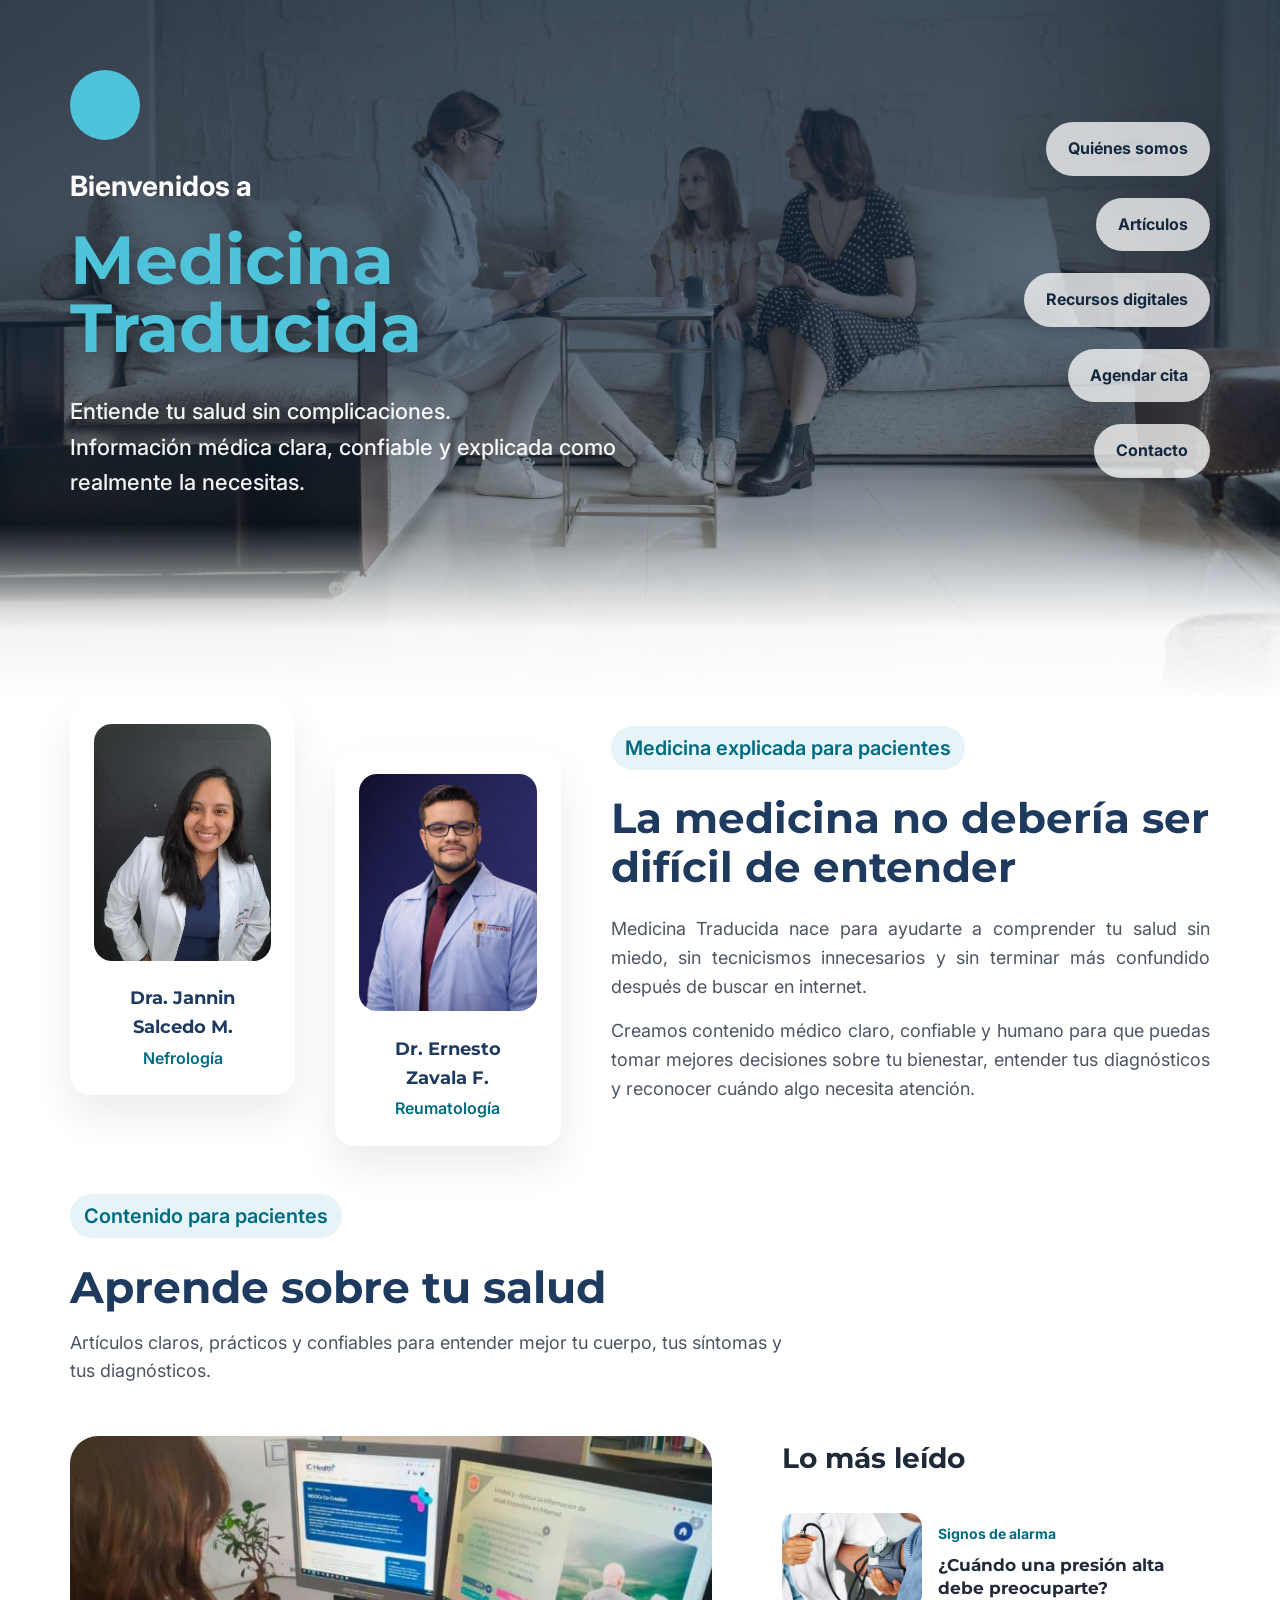
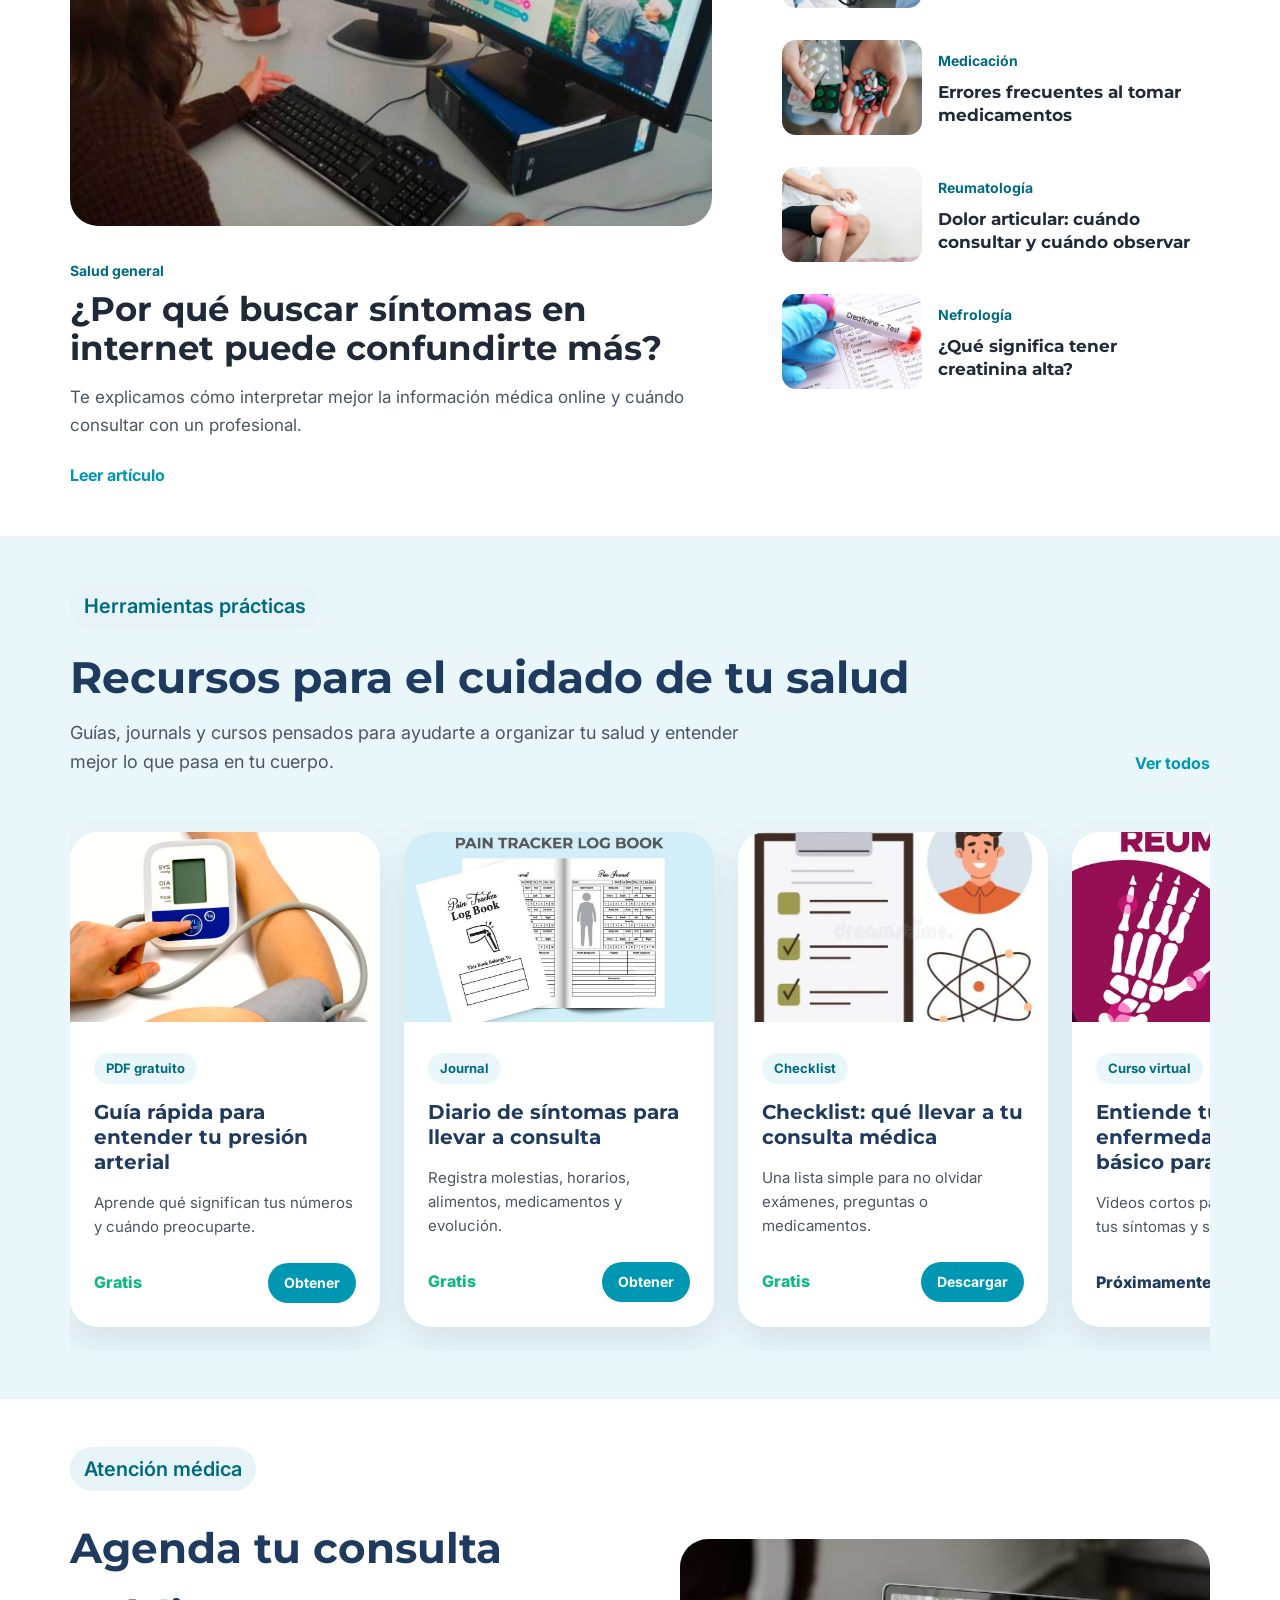
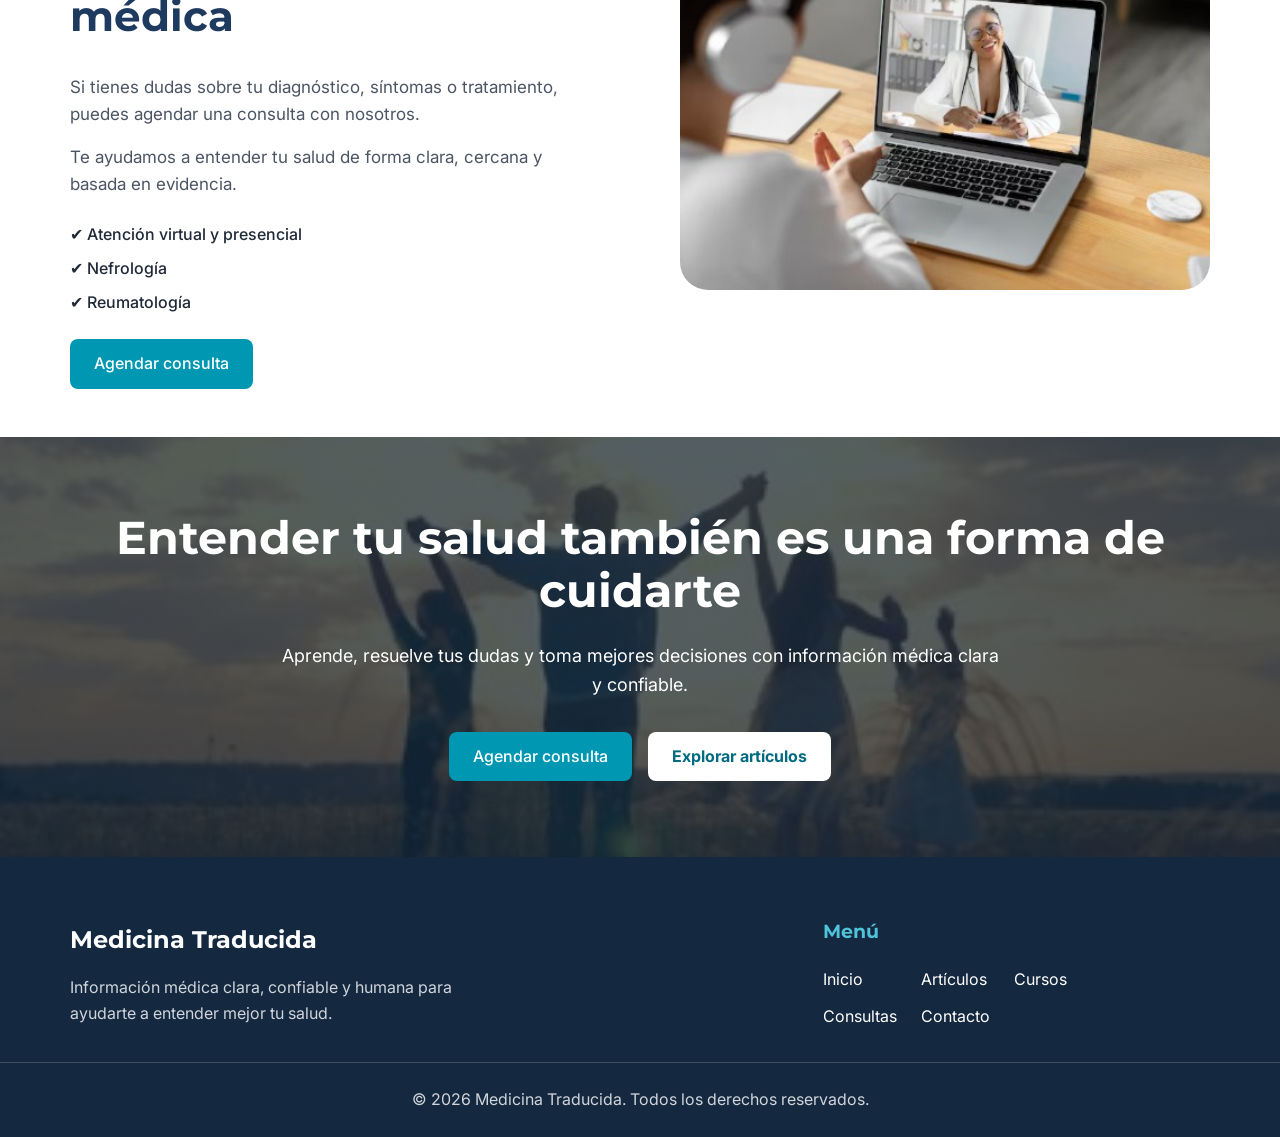
==== index.html @ 93693433 "Agregado" ====
<!DOCTYPE html>
<html lang="en">
<head>
  <meta charset="UTF-8">
  <meta name="viewport" content="width=device-width, initial-scale=1.0">
  <title>Medicina Traducida</title>
  <link rel="stylesheet" href="MT-estilo.css">
  <link href="https://fonts.googleapis.com/css2?family=Inter:wght@400;500;600;700&display=swap" rel="stylesheet">
  <link href="https://fonts.googleapis.com/css2?family=Inter:wght@400;500;600;700&family=Montserrat:wght@600;700;800&display=swap" rel="stylesheet">
</head>

<body>
  
  <!-- INICIO: NAV + HERO -->

  <header class="home-hero">
    <img src="IMAGENES PAG PRINCIPAL/IMG Pag principal 3.jpg" alt="Consulta médica familiar" class="hero-bg-img">    
    <div class="hero-overlay">
      <div class="container home-hero-content">
        
        <div class="hero-logo"></div>

        <div class="hero-main-text">
          <span>Bienvenidos a</span>
          <h1>Medicina Traducida</h1>
          <p>
            Entiende tu salud sin complicaciones.<br>
            Información médica clara, confiable y explicada como realmente la necesitas.
          </p>
        </div>

        <div class="hero-top">          
          <button class="menu-toggle">☰</button>
          <nav class="hero-nav">
            <ul class="menu">
              <li><a href="#">Quiénes somos</a></li>
              <li><a href="#">Artículos</a></li>
              <li><a href="#">Recursos digitales</a></li>
              <li><a href="#">Agendar cita</a></li>
              <li><a href="#">Contacto</a></li>
            </ul>
          </nav>
        </div>

      </div>
    </div>
  </header>

  <!-- SECCIÓN: INTRODUCCIÓN / PROPUESTA DE VALOR -->

  <section class="intro-section" aria-labelledby="intro-title">
    <div class="container intro-content">

      <div class="doctor-cards" aria-label="Equipo médico de Medicina Traducida">

        <article class="doctor-card">
          <img src="IMAGENES PAG PRINCIPAL/jannin.jpg" alt="Foto de la Dra. Jannin Salcedo">
          <div class="doctor-info">
            <h3>Dra. Jannin<br>Salcedo M.</h3>
            <p>Nefrología</p>
          </div>
        </article>

        <article class="doctor-card">
          <img src="IMAGENES PAG PRINCIPAL/ernesto.png" alt="Foto del Dr. Ernesto Zavala">
          <div class="doctor-info">
            <h3>Dr. Ernesto<br>Zavala F.</h3>
            <p>Reumatología</p>
          </div>
        </article>

      </div>

      <div class="intro-text">
        <span class="section-tag">Medicina explicada para pacientes</span>
        <h2 id="intro-title">La medicina no debería ser difícil de entender</h2>
        <p>
          Medicina Traducida nace para ayudarte a comprender tu salud sin miedo,
          sin tecnicismos innecesarios y sin terminar más confundido después de buscar en internet.
        </p>
        <p>
          Creamos contenido médico claro, confiable y humano para que puedas tomar mejores decisiones
          sobre tu bienestar, entender tus diagnósticos y reconocer cuándo algo necesita atención.
        </p>
      </div>

    </div>
  </section>

  <!-- SECCIÓN: ARTÍCULOS DESTACADOS -->

  <section class="articles-section" aria-labelledby="articles-title">
    <div class="container">

      <div class="section-header">
        <span class="section-tag">Contenido para pacientes</span>
        <h2 id="articles-title">Aprende sobre tu salud</h2>
        <p>
          Artículos claros, prácticos y confiables para entender mejor tu cuerpo,
          tus síntomas y tus diagnósticos.
        </p>
      </div>

      <div class="articles-layout">
        <article class="featured-article">
          <img src="IMAGENES PAG PRINCIPAL/Articulo img 1.jpg" alt="Paciente leyendo información médica">
          <div class="article-info">
            <span class="article-category">Salud general</span>
            <h3>¿Por qué buscar síntomas en internet puede confundirte más?</h3>
            <p>
              Te explicamos cómo interpretar mejor la información médica online
              y cuándo consultar con un profesional.
            </p>
            <a href="#" class="article-link">Leer artículo</a>
          </div>
        </article>

        <aside class="popular-articles" aria-labelledby="popular-title">
          <h3 id="popular-title">Lo más leído</h3>
          <article class="small-article">
            <img src="IMAGENES PAG PRINCIPAL/Articulo img 2.jpg" alt="Persona tomándose la presión arterial">
            <div>
              <span class="article-category">Signos de alarma</span>
              <h4>¿Cuándo una presión alta debe preocuparte?</h4>
            </div>
          </article>

          <article class="small-article">
            <img src="IMAGENES PAG PRINCIPAL/Articulo img 3.jpg" alt="Pastillas y medicamentos sobre una mesa">
            <div>
              <span class="article-category">Medicación</span>
              <h4>Errores frecuentes al tomar medicamentos</h4>
            </div>
          </article>

          <article class="small-article">
            <img src="IMAGENES PAG PRINCIPAL/Articulo img 4.jpg" alt="Persona con dolor en la rodilla">
            <div>
              <span class="article-category">Reumatología</span>
              <h4>Dolor articular: cuándo consultar y cuándo observar</h4>
            </div>
          </article>

          <article class="small-article">
            <img src="IMAGENES PAG PRINCIPAL/Articulo img 5.jpg" alt="Vaso de agua junto a exámenes médicos">
            <div>
              <span class="article-category">Nefrología</span>
              <h4>¿Qué significa tener creatinina alta?</h4>
            </div>
          </article>

        </aside>

      </div>

    </div>
  </section>

  <!-- SECCIÓN: RECURSOS / PRODUCTOS DIGITALES -->

  <section class="resources-section" aria-labelledby="resources-title">
    <div class="container">

      <div class="resources-header">
        <div>
          <span class="section-tag">Herramientas prácticas</span>
          <h2 id="resources-title">Recursos para el cuidado de tu salud</h2>
          <p>
            Guías, journals y cursos pensados para ayudarte a organizar tu salud
            y entender mejor lo que pasa en tu cuerpo.
          </p>
        </div>
        <a href="#" class="view-all-link">Ver todos</a>
      </div>

      <div class="resources-carousel">

        <article class="resource-card">
          <img src="IMAGENES PAG PRINCIPAL/Recurso img 1.jpg" alt="Guía digital para controlar la presión arterial">
          <div class="resource-content">
            <span class="resource-type">PDF gratuito</span>
            <h3>Guía rápida para entender tu presión arterial</h3>
            <p>Aprende qué significan tus números y cuándo preocuparte.</p>
            <div class="resource-footer">
              <span class="resource-price free">Gratis</span>
              <a href="#" class="resource-btn">Obtener</a>
            </div>
          </div>
        </article>

        <article class="resource-card">
          <img src="IMAGENES PAG PRINCIPAL/Recurso img 2.jpg" alt="Journal para registrar síntomas diarios">
          <div class="resource-content">
            <span class="resource-type">Journal</span>
            <h3>Diario de síntomas para llevar a consulta</h3>
            <p>Registra molestias, horarios, alimentos, medicamentos y evolución.</p>
            <div class="resource-footer">
              <span class="resource-price free">Gratis</span>
              <a href="#" class="resource-btn">Obtener</a>
            </div>
          </div>
        </article>

        <article class="resource-card">
          <img src="IMAGENES PAG PRINCIPAL/Recurso img 3.jpg" alt="Checklist médica antes de ir a consulta">
          <div class="resource-content">
            <span class="resource-type">Checklist</span>
            <h3>Checklist: qué llevar a tu consulta médica</h3>
            <p>Una lista simple para no olvidar exámenes, preguntas o medicamentos.</p>
            <div class="resource-footer">
              <span class="resource-price free">Gratis</span>
              <a href="#" class="resource-btn">Descargar</a>
            </div>
          </div>
        </article>

        <article class="resource-card">
          <img src="IMAGENES PAG PRINCIPAL/Recurso img 4.jpg" alt="Curso virtual sobre Artritis Reumatoide">
          <div class="resource-content">
            <span class="resource-type">Curso virtual</span>
            <h3>Entiende tus enfermedad: curso básico para pacientes</h3>
            <p>Videos cortos para entender la AR, tus síntomas y señales de alerta.</p>
            <div class="resource-footer">
              <span class="resource-price">Próximamente</span>
              <a href="#" class="resource-btn">Ver curso</a>
            </div>
          </div>
        </article>

        <article class="resource-card">
          <img src="IMAGENES PAG PRINCIPAL/Recurso img 5.jpg" alt="Planificador de medicamentos">
          <div class="resource-content">
            <span class="resource-type">PDF editable</span>
            <h3>Planificador semanal de medicamentos</h3>
            <p>Organiza dosis, horarios y notas importantes para evitar olvidos.</p>
            <div class="resource-footer">
              <span class="resource-price">S/ 9.90</span>
              <a href="#" class="resource-btn">Ver más</a>
            </div>
          </div>
        </article>

      </div>

    </div>
  </section>

  <!-- SECCIÓN: CONSULTAS -->

  <section class="consult-section">
    <div class="container consult-content">

      <div class="consult-text">
        <span class="section-tag">Atención médica</span>
        <h2>Agenda tu consulta médica</h2>
        <p>
          Si tienes dudas sobre tu diagnóstico, síntomas o tratamiento,
          puedes agendar una consulta con nosotros.
        </p>
        <p>
          Te ayudamos a entender tu salud de forma clara, cercana y basada en evidencia.
        </p>
        <ul class="consult-list">
          <li>✔ Atención virtual y presencial</li>
          <li>✔ Nefrología</li>
          <li>✔ Reumatología</li>
        </ul>
        <div class="consult-buttons">
          <a href="#" class="btn-primary">Agendar consulta</a>
        </div>
      </div>

      <div class="consult-image">
        <img src="IMAGENES PAG PRINCIPAL/Consulta img 1.jpg" alt="Consulta médica">
      </div>

    </div>
  </section>

  <!-- SECCIÓN: CTA FINAL -->

    <section class="final-cta" aria-labelledby="final-cta-title">
      <div class="final-cta-overlay">
    
        <div class="container final-cta-content">
          <h2 id="final-cta-title">Entender tu salud también es una forma de cuidarte</h2>
          <p>
            Aprende, resuelve tus dudas y toma mejores decisiones con información médica clara y confiable.
          </p>
          <div class="final-cta-buttons">
            <a href="#" class="btn-primary">Agendar consulta</a>
            <a href="#" class="btn-light">Explorar artículos</a>
          </div>
        </div>
      </div>
    </section>

  <!-- FOOTER -->
  
  <footer class="footer">
    <div class="container footer-content">

      <section class="footer-brand">
        <div class="brand">
          <div class="logo-circle"></div>
            <h2 class="logo-text">Medicina Traducida</h2>
        </div>
        <p>
          Información médica clara, confiable y humana para ayudarte a entender mejor tu salud.
        </p>
      </section>
    
      <nav class="footer-menu" aria-label="Menú del pie de página">
        <h3>Menú</h3>
        <a href="#">Inicio</a>
        <a href="#">Artículos</a>
        <a href="#">Cursos</a>
        <a href="#">Consultas</a>
        <a href="#">Contacto</a>
      </nav>

    </div>

    <div class="footer-bottom">
      <p>© 2026 Medicina Traducida. Todos los derechos reservados.</p>
    </div>
  
  </footer>

  <script>
    document.addEventListener("DOMContentLoaded", function () {
      const menuToggle = document.querySelector(".menu-toggle");
      const nav = document.querySelector(".hero-nav");

      menuToggle.addEventListener("click", function () {
        nav.classList.toggle("active");
        });
    });
</script>

</body>
</html>
---- MT-estilo.css ----
/* ========================= VARIABLES (DISEÑO GLOBAL) ========================= */

:root {

    /* COLORES PRINCIPALES */
    --primary: #0097B2;    
    --primary-light: #4FC3D9;
    --primary-light-soft: #E6F4F7;    
    --primary-dark: #006B80;
    --secondary: #1E3A5F;  
    --secondary-light: #3A5F8A;  
    --secondary-dark: #14283F;

    /* NEUTRALES */
    --white: #FFFFFF; 
    --background: #F7FAFC; 
    --gray-light: #E5E7EB; 
    --gray: #9CA3AF; 
    --text: #1F2937;

    /* ESTADOS */
    --success: #10B981; 
    --warning: #F59E0B; 
    --error: #EF4444;

    /* TIPOGRAFÍA */
    --font-title: 'Montserrat', sans-serif; 
    --font-text: 'Inter', sans-serif;

    /* ESPACIADO */
    --space-xs: 8px; --space-sm: 16px; --space-md: 24px;
    --space-lg: 32px; --space-xl: 48px; --space-xxl: 80px;

    /* BOTONES */
    --radius: 8px;
}

/* ========================= RESET ========================= */

* {
    margin: 0; 
    padding: 0; 
    box-sizing: border-box;
}

/* ========================= GENERAL ======================== */

body {
    font-family: var(--font-text);
    background-color: var(--background);
    color: var(--text);
    line-height: 1.6;
}

h1, h2, h3 {
    font-family: var(--font-title);
}

/* CONTENEDOR */

.container {
    max-width: 100%;
    margin: 0 auto;
    padding: 0 70px;
}

/*  BOTONES  */

.btn-primary {
    display: inline-block;
    background-color: var(--primary);
    color: var(--white);
    padding: 12px 24px;
    border-radius: var(--radius);
    text-decoration: none;
    font-weight: 500;
    transition: 0.2s;
}

.btn-primary:hover {
    background-color: var(--primary-dark);
    transform: scale(1.03);
}

/* ========================= INICIO: NAV + HERO ======================== */

.home-hero {
    min-height: 700px;
    position: relative;
    color: var(--white);
    overflow: hidden;
}

.hero-bg-img {
    position: absolute;   
    inset: 0;
    width: 100%;
    max-width: 100%;          
    height: 100%;
    object-fit: cover;    
    z-index: 0;
}

.hero-overlay {
    position: absolute;
    width: 100%;
    max-width: 100%;
    inset: 0;
    z-index: 1;
    background: linear-gradient(
        to bottom,
        rgba(20, 40, 63, 0.75) 0%,
        rgba(20, 40, 63, 0.65) 50%,
        rgba(20, 40, 63, 0.35) 75%,
        rgba(255, 255, 255, 0.9) 90%,
        rgba(255, 255, 255, 1) 100%
    );
}

.home-hero-content {
    min-height: 600px;
    width: 100%;
    max-width: 100%;
    display: flex;
    align-items: center;
    justify-content: space-between;
    position: relative;
    padding: 0 70px;
}

.hero-logo {
    position: absolute;
    left: 70px;
    top: 70px;
    width: 70px;
    height: 70px;
    background-color: var(--primary-light);
    border-radius: 50%;
}

.hero-main-text {
    max-width: 600px;
    align-self: end;
    padding-bottom: 100px;
}

.hero-main-text span {
    display: inline-block;
    font-size: 28px;
    font-weight: 700;
    margin-bottom: 18px;
    color: var(--white);
}

.hero-main-text h1 {
    font-size: 68px;
    line-height: 1;
    font-family: var(--font-title);
    margin-bottom: 32px;
    color: var(--primary-light);
    text-shadow: 0 3px 18px rgba(0, 0, 0, 0.25);
}

.hero-main-text p {
    font-size: 22px;
    max-width: 600px;
    color: rgba(255, 255, 255, 0.95);
    font-weight: 500;
}

.hero-top {
    display: flex;
    flex-direction: column;
    align-items: flex-end;
    gap: 22px;
}

.menu-toggle {
    display: none;
}

.hero-nav {
    background-color: transparent;
    backdrop-filter: none;
    padding: 0;
    border-radius: 0;
}

.hero-nav .menu {
    display: flex;
    flex-direction: column;
    align-items: flex-end;
    gap: 22px;
    list-style: none;
}

.hero-nav a {
    display: inline-block;
    color: var(--secondary-dark);
    padding: 14px 22px;
    border-radius: 999px;
    text-decoration: none;
    font-weight: 700;
    box-shadow: 0 12px 28px rgba(20, 40, 63, 0.18);
    transition: 0.2s ease;
}

@media (min-width: 1025px) {
    .hero-nav a {
        background: rgba(255, 255, 255, 0.75);
    }
}

.hero-nav a:hover {
    background-color: white;
    transform: translateX(-6px);
}

/* ========================= SECCIÓN INTRO / CONFIANZA ======================== */

.intro-section {
    background-color: var(--white);
}

.intro-content {
    display: grid;
    grid-template-columns: 0.9fr 1.1fr;
    gap: 50px;
    align-items: center;
}

.doctor-cards {
    position: relative;
    display: flex;
    align-items: center;
    gap: min(40px, 5vw);
}

.doctor-card {
    width: 100%;
    min-width: 160px;
    height: auto;    
    background-color: var(--white);
    border-radius: 20px;
    padding: var(--space-md);
    box-shadow: 0 20px 40px rgba(0,0,0,0.08);
    text-align: center;
    transition: 0.3s ease;
}

.doctor-card img {
    width: 100%;
    height: auto;
    object-fit: cover;
    border-radius: 18px;
    margin-bottom: var(--space-sm);
}

.doctor-card h3 {
    font-size: 18px;
    color: var(--secondary);
    margin-bottom: 4px;
}

.doctor-card p {
    color: var(--primary-dark);
    font-weight: 600;
    font-size: 16px;
}

/* efecto escalera */
.doctor-card:first-child {
    margin-top: 0;
    margin-bottom: auto;
}

.doctor-card:last-child {
    margin-top: 50px;
    margin-bottom: auto;
}

.section-tag {
    display: inline-block;
    color: var(--primary-dark);
    background-color: var(--primary-light-soft);
    padding: 6px 14px;
    border-radius: 999px;
    font-size: 20px;
    font-weight: 600;
    margin-bottom: var(--space-md);
    text-align: center;
}

.intro-text h2 {
    font-size: 42px;
    line-height: 1.15;
    color: var(--secondary);
    margin-bottom: var(--space-md);
}

.intro-text p {
    font-size: 18px;
    color: #4B5563;
    margin-bottom: var(--space-sm);
    text-align: justify
}








/* ========================= SECCIÓN ARTÍCULOS ========================= */
.articles-section {
    background-color: var(--white);
    padding: var(--space-xl) 0;
}

.section-header {
    max-width: 720px;
    margin-bottom: 50px;
}

.section-header h2 {
    font-size: 44px;
    line-height: 1.15;
    color: var(--secondary);
    margin-bottom: var(--space-sm);
}

.section-header p {
    font-size: 18px;
    color: #4B5563;
}

.articles-layout {
    display: grid;
    grid-template-columns: 1.2fr 0.8fr;
    gap: 70px;
    align-items: start;
}

/* Artículo principal */
.featured-article img {
    width: 100%;
    height: 390px;
    object-fit: cover;
    border-radius: 28px;
    margin-bottom: var(--space-md);
}

.article-category {
    display: inline-block;
    color: var(--primary-dark);
    font-size: 14px;
    font-weight: 700;
    margin-bottom: 8px;
}

.featured-article h3 {
    font-size: 34px;
    line-height: 1.15;
    color: var(--text);
    margin-bottom: var(--space-sm);
}

.featured-article p {
    font-size: 17px;
    color: #4B5563;
    max-width: 760px;
    margin-bottom: var(--space-md);
}

.article-link {
    color: var(--primary);
    font-weight: 700;
    text-decoration: none;
}

.article-link:hover {
    color: var(--primary-dark);
}

/* Lista lateral */
.popular-articles h3 {
    font-size: 28px;
    color: var(--text);
    margin-bottom: var(--space-lg);
}

.small-article {
    display: grid;
    grid-template-columns: 140px 1fr;
    gap: var(--space-sm);
    align-items: center;
    margin-bottom: var(--space-lg);
}

.small-article img {
    width: 140px;
    height: 95px;
    object-fit: cover;
    border-radius: 14px;
}

.small-article h4 {
    font-family: var(--font-title);
    font-size: 17px;
    line-height: 1.35;
    color: var(--text);
}

.small-article:hover h4 {
    color: var(--primary);
}

/* =========================
   SECCIÓN RECURSOS
========================= */
.resources-section {
    background-color: #EAF7FA;
    padding: var(--space-xl) 0;
}

.resources-header {
    display: flex;
    justify-content: space-between;
    align-items: end;
    gap: var(--space-lg);
    margin-bottom: 45px;
}

.resources-header h2 {
    font-size: 44px;
    line-height: 1.15;
    color: var(--secondary);
    margin-bottom: var(--space-sm);
}

.resources-header p {
    font-size: 18px;
    color: #4B5563;
    max-width: 720px;
}

.view-all-link {
    color: var(--primary);
    text-decoration: none;
    font-weight: 700;
    white-space: nowrap;
}

.view-all-link:hover {
    color: var(--primary-dark);
}

/* Carrusel horizontal sin JS */
.resources-carousel {
    display: flex;
    gap: var(--space-md);
    overflow-x: auto;
    scroll-snap-type: x mandatory;
    padding: 10px 4px 24px;
}

/* Scrollbar más limpio */
.resources-carousel::-webkit-scrollbar {
    height: 8px;
}

.resources-carousel::-webkit-scrollbar-track {
    background-color: #E5E7EB;
    border-radius: 999px;
}

.resources-carousel::-webkit-scrollbar-thumb {
    background-color: var(--primary);
    border-radius: 999px;
}

.resource-card {
    min-width: 310px;
    max-width: 310px;
    background-color: var(--white);
    border-radius: 28px;
    overflow: hidden;
    box-shadow: 0 16px 35px rgba(30, 58, 95, 0.10);
    scroll-snap-align: start;
    transition: 0.25s ease;
}

.resource-card:hover {
    transform: translateY(-6px);
    box-shadow: 0 22px 45px rgba(30, 58, 95, 0.14);
}

.resource-card img {
    width: 100%;
    height: 190px;
    object-fit: cover;
}

.resource-content {
    padding: var(--space-md);
}

.resource-type {
    display: inline-block;
    color: var(--primary-dark);
    background-color: #EAF7FA;
    padding: 5px 12px;
    border-radius: 999px;
    font-size: 13px;
    font-weight: 700;
    margin-bottom: var(--space-sm);
}

.resource-card h3 {
    font-size: 20px;
    line-height: 1.25;
    color: var(--secondary);
    margin-bottom: var(--space-sm);
}

.resource-card p {
    font-size: 15px;
    color: #4B5563;
    margin-bottom: var(--space-md);
}

.resource-footer {
    display: flex;
    justify-content: space-between;
    align-items: center;
    gap: var(--space-sm);
}

.resource-price {
    color: var(--secondary);
    font-weight: 800;
}

.resource-price.free {
    color: var(--success);
}

.resource-btn {
    background-color: var(--primary);
    color: var(--white);
    padding: 9px 16px;
    border-radius: 999px;
    text-decoration: none;
    font-size: 14px;
    font-weight: 700;
    transition: 0.2s;
}

.resource-btn:hover {
    background-color: var(--primary-dark);
}

/* ========================= SECCIÓN CONSULTA ========================= */

.consult-section {
    background-color: var(--white);
    padding: var(--space-xl) 0;
}

.consult-content {
    display: grid;
    grid-template-columns: 1fr 1fr;
    align-items: center;
    gap: 80px;
}

.consult-text h2 {
    font-size: 42px;
    color: var(--secondary);
    margin-bottom: var(--space-md);
}

.consult-text p {
    font-size: 17px;
    color: #4B5563;
    margin-bottom: var(--space-sm);
    max-width: 520px;
}

.consult-list {
    margin: var(--space-md) 0;
    padding-left: 0;
    list-style: none;
}

.consult-list li {
    margin-bottom: 8px;
    font-weight: 500;
}

.consult-buttons {
    display: flex;
    gap: var(--space-sm);
    margin-top: var(--space-md);
}

/* Imagen */
.consult-image img {
    width: 100%;
    border-radius: 28px;
}

/* =========================
   CTA FINAL
========================= */
.final-cta {
    background-image: url("IMAGENES\ PAG\ PRINCIPAL/CTA final 1.jpg");
    background-size: cover;
    background-position: center;
    min-height: 420px;
}

.final-cta-overlay {
    min-height: 420px;
    background: linear-gradient(
        rgba(20, 40, 63, 0.72),
        rgba(20, 40, 63, 0.72)
    );
    display: flex;
    align-items: center;
}

.final-cta-content {
    text-align: center;
    color: var(--white);
}

.final-cta-content h2 {
    font-size: 46px;
    line-height: 1.15;
    margin-bottom: var(--space-md);
}

.final-cta-content p {
    font-size: 18px;
    max-width: 720px;
    margin: 0 auto var(--space-lg);
}

.final-cta-buttons {
    display: flex;
    justify-content: center;
    gap: var(--space-sm);
}

.btn-light {
    display: inline-block;
    background-color: var(--white);
    color: var(--primary-dark);
    padding: 12px 24px;
    border-radius: var(--radius);
    text-decoration: none;
    font-weight: 700;
    transition: 0.2s;
}

.btn-light:hover {
    background-color: #EAF7FA;
}

/* =========================
   FOOTER
========================= */
.footer {
    background-color: var(--secondary-dark);
    color: var(--white);
    padding: 60px 0 24px;
}

.footer-content {
    display: grid;
    grid-template-columns: 1fr 1fr;
    gap: 80px;
    align-items: center;
    padding-bottom: var(--space-lg);
} 

.footer-brand p {
    max-width: 420px;
    margin-top: var(--space-sm);
    color: #D1D5DB;
}

.footer-menu {
    display: grid;
    grid-template-columns: repeat(3, auto);
    gap: 12px 24px;
    justify-content: center;
    text-align: start;
}

.footer-menu h3 {
    grid-column: span 3;
    color: var(--primary-light);
    margin-bottom: 8px;
}

.footer-menu a {
    color: var(--white);
    text-decoration: none;
}

.footer-menu a:hover {
    color: var(--primary-light);
}

.footer-bottom {
    border-top: 1px solid rgba(255, 255, 255, 0.18);
    text-align: center;
    padding-top: 24px;
    color: #D1D5DB;
}









/* ======================================= RESPONSIVE TABLET =================================== */

@media (max-width: 1024px) {

    /* -- INICIO: NAV + HERO -- */

    .home-hero {
        min-height: 650px;
    }

    .home-hero-content {
        padding: 0 50px;
        gap: 40px;
        width: 100%;
        max-width: 100%;
    }

    .hero-logo {
        width: 60px;
        height: 60px;
        left: 50px;
        top: 120px;
    }

    .hero-main-text {
        max-width: 700px;
        padding-bottom: 120px;
    }

    .hero-main-text span {
        font-size: 22px;
    }

    .hero-main-text h1 {
        font-size: 60px;
    }

    .hero-main-text p {
        font-size: 18px;
        max-width: 520px;
        font-weight: 400;
    }

    .hero-top {
        position: absolute;
        top: 100px;
        right: 50px;
    }

    .menu-toggle {
        display: block;
        color: var(--white);
        background: rgba(255, 255, 255, 0.25);
        border: none;
        border-radius: 12px;
        padding: 8px 12px;
        font-size: 30px;
        cursor: pointer;
        backdrop-filter: blur(8px);
    }

    .hero-nav {
        display: none;
    }

    .hero-nav.active {
        display: block;
        position: absolute;
        top: 60px;
        right: 0;
        background: rgba(255, 255, 255, 0.45);
        backdrop-filter: blur(12px);
        border-radius: 18px;
        padding: 18px;
    }

    .hero-nav.active .menu {
        display: flex;
        flex-direction: column;
        gap: 12px;
        align-items: center;
        text-align: center;
    }

    .hero-nav.active a {
        color: var(--secondary-dark);
        background-color: transparent;
        padding: 10px 14px;
        width: 100%;
        box-shadow: none;
    }

    .hero-nav.active a:hover {
        background: rgba(255, 255, 255, 0.15);
    }

    /* SECCIÓN INTRO / CONFIANZA */

    .intro-content {
        grid-template-columns: 0.8fr 1.2fr;
        gap: 40px;
        align-items: center;
        padding: 0 50px;
    }

    .doctor-cards {
        display: flex;
        flex-direction: column;
        align-items: center;
        gap: 30px
    }

    .doctor-card {
        display: grid;
        grid-template-columns: clamp(100px, 14vw, 120px) 1fr;
        column-gap: 1rem;
        width: clamp(220px, 40vw, 300px);
    }

    .doctor-info {
        display: flex;
        flex-direction: column;
        gap: 4px;
        justify-content: center;
    }

    .doctor-card img {
    width: 100%;
    height: 100%;
    object-fit: cover;
    border-radius: 12px;
    aspect-ratio: 1/1.1;
    margin-bottom: 0;
    }

    .doctor-card h3 {
        display: flex;
        flex-direction: column;
        font-size: 16px;
    }

    .doctor-card p {
        font-size: 14px;
    }

    .doctor-card:first-child {
        margin-top: 0;
        margin-bottom: 0;
    }

    .doctor-card:last-child {
        margin-top: 0;
        margin-bottom: 0;
    }

    .section-tag {
        font-size: 16px;
        text-align: center;
    }

    .intro-text h2 {
        font-size: 32px;
    }

    .intro-text p {
        font-size: 14px;
        max-width: 520px;
        text-align: justify;
    }







}





/* ======================================== RESPONSIVE MOBILE ================================== */

/*INICIO: NAV + HERO */

@media (max-width: 768px) {

    /* -- INICIO: NAV + HERO -- */

    .home-hero,
    .hero-overlay,
    .home-hero-content {
        min-height: 550px;
    }

    .home-hero-content {
        padding: 0 32px;
    }

    .hero-logo {
        width: 45px;
        height: 45px;
        left: 32px;
        top: 100px;
    }

    .hero-main-text {
        max-width: 300px;
        padding-bottom: 150px;
    }

    .hero-main-text span {
        font-size: 18px;
        margin-bottom: 12px;
    }

    .hero-main-text h1 {
        font-size: 38px;
        margin-bottom: 22px;
        max-width: 400px;
    }

    .hero-main-text p {
        font-size: 15px;
        max-width: 320px;
        line-height: 1.5;
        font-weight: 300;
    }

    .hero-top {
        top: 100px;
        right: 32px;
    }

    .menu-toggle {
        font-size: 26px;
        padding: 7px 10px;
    }

    .hero-nav.active {
        top: 55px;
        right: 0;
        min-width: 220px;
        padding: 18px;
        background: rgba(255, 255, 255, 0.35);
        backdrop-filter: blur(12px);
    }

    .hero-nav.active a {
        font-size: 15px;
        white-space: nowrap;
    }

    /* SECCIÓN INTRO / CONFIANZA */



}


/* SECCIÓN INTRO / CONFIANZA */

@media (max-width: 700px) {

    /* SECCIÓN INTRO / CONFIANZA */

    .intro-content {
        display: flex;
        flex-direction: column;
        gap: 2.5rem;
    }

    .intro-text {
        order: 1;
    }

    .section-tag {
        font-size: 14px;
    }    

    .doctor-cards {
        order: 2;
        width: 100%;
        display: flex;
        flex-direction: row;
        justify-content: center;
        align-items: flex-start;
        gap: 1rem;
    }

    .doctor-card {
        width: clamp(135px, 44vw, 165px);
        height: auto;
        padding: clamp(0.7rem, 3vw, 1rem);
        text-align: center;
        display: flex;
        flex-direction: column;
        align-items: center;
    }

    .doctor-card img {
        width: 100%;
        max-width: clamp(85px, 28vw, 115px);
        height: auto;
        aspect-ratio: 1/1.2;
        object-fit: cover;
        border-radius: 14px;
    }

    .doctor-info h3 {
        margin-top: 0.8rem;
        font-size: 0.9rem;
        line-height: 1.25;
    }

    .doctor-info p {
        margin-top: 0.35rem;
        font-size: 0.78rem;
    }

}

@media (max-width: 380px) {

    /* SECCIÓN INTRO / CONFIANZA */

    .intro-text h2 {
        font-size: 28px;
    }

    .intro-text p {
        font-size: 12px;
    }

    .doctor-cards {
        gap: 0.5rem;
    }

    .doctor-card {
        width: 48%;
        min-width: unset;
        padding: 0.65rem 0.45rem;
    }

    .doctor-card img {
        max-width: 80px;
        aspect-ratio: 1/1.2;
        object-fit: cover;
        border-radius: 14px;
    }

    .doctor-info h3 {
        font-size: 0.78rem;
    }

    .doctor-info p {
        font-size: 0.68rem;
    }
}
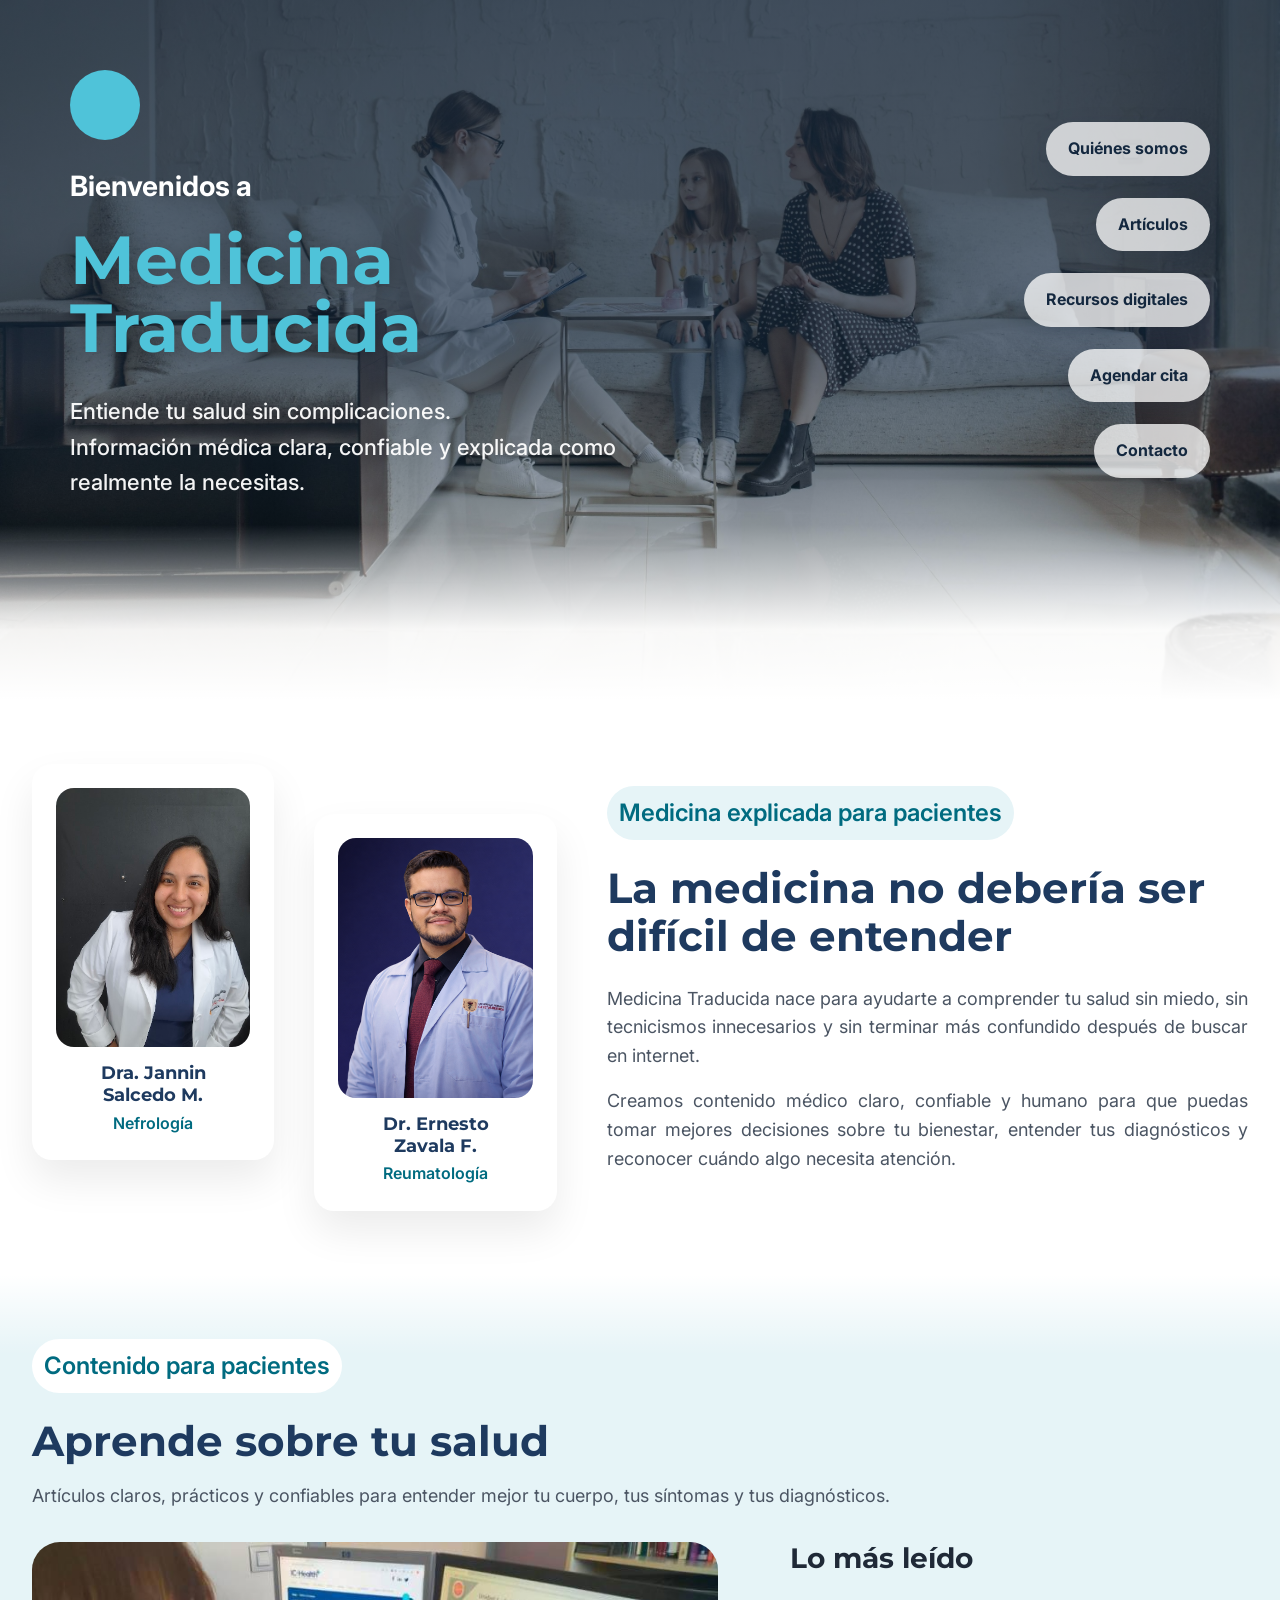
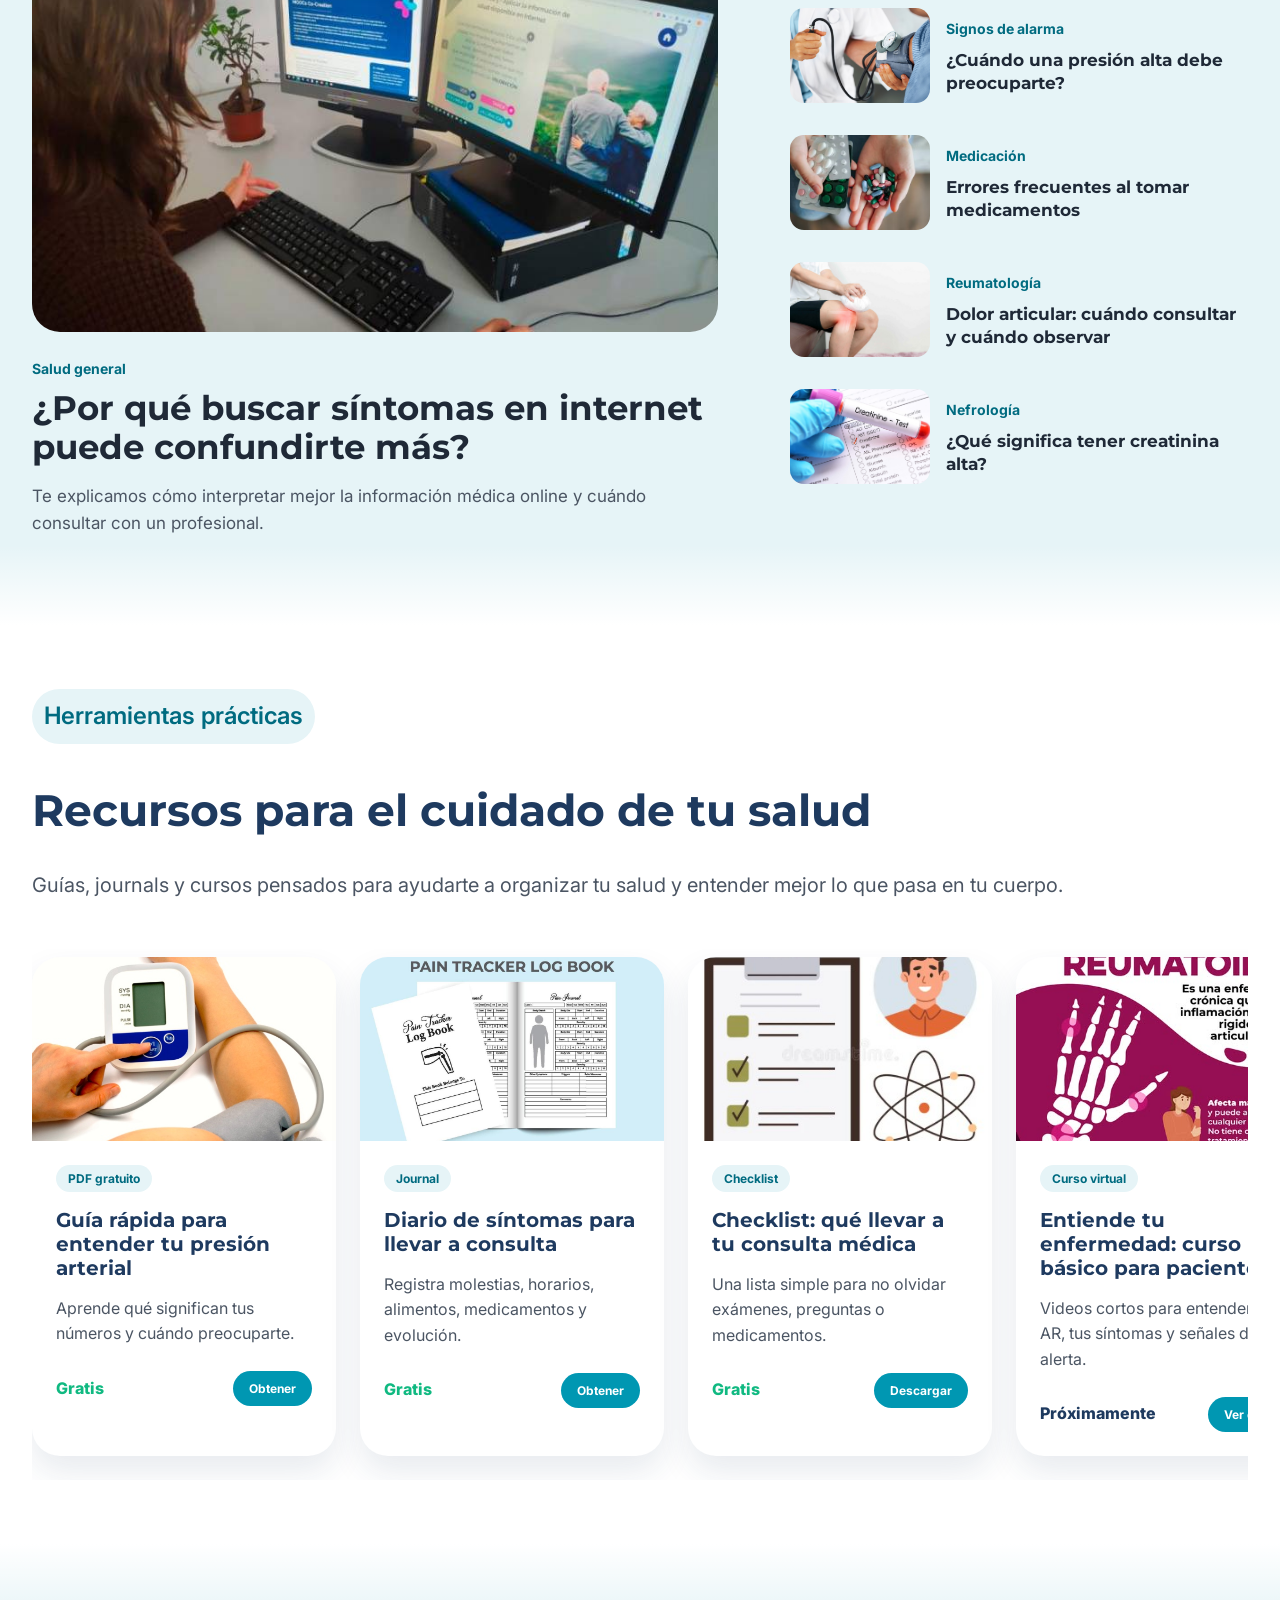
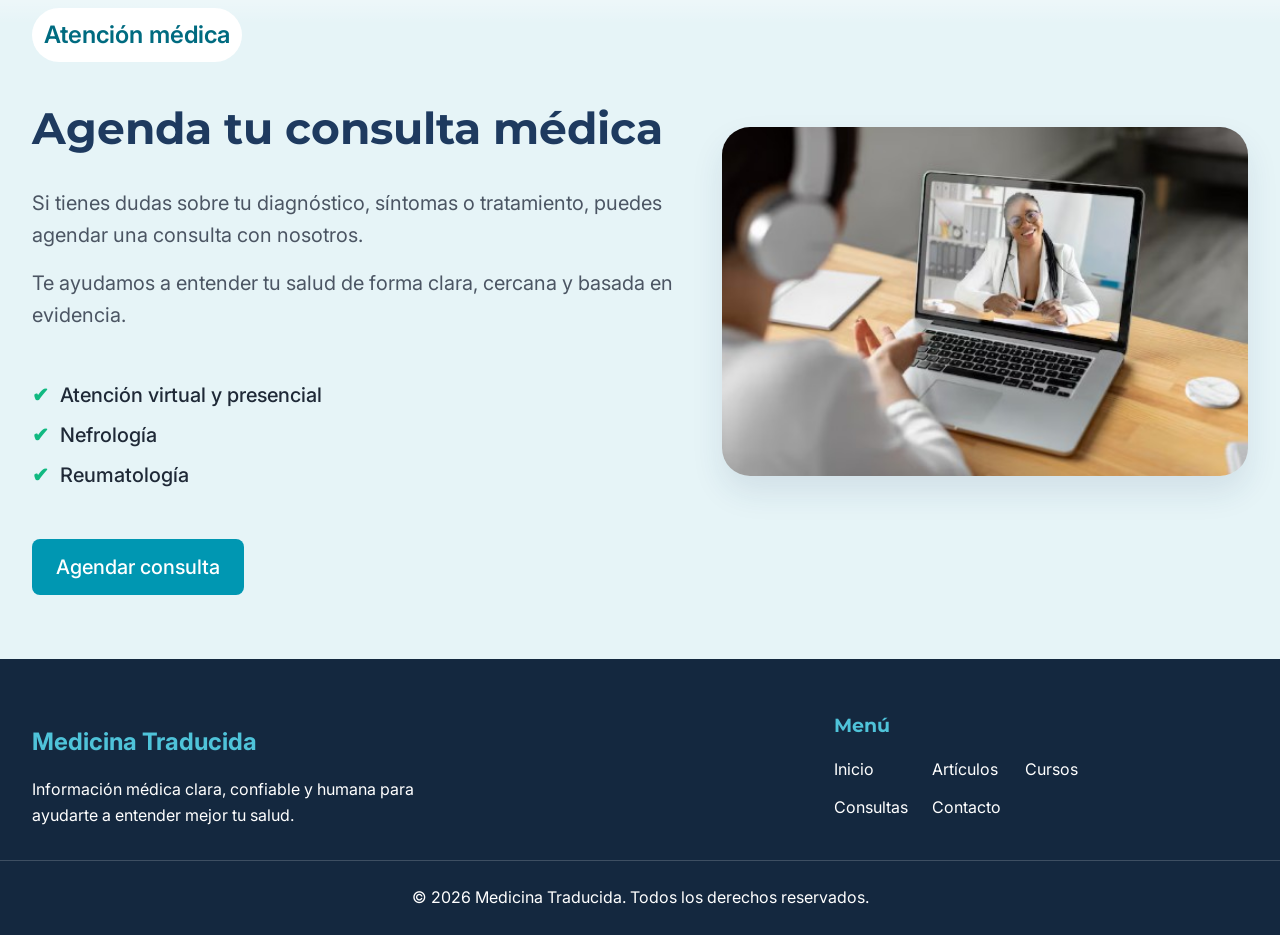
==== commit c5fe5067: "Actualizado Co-authored-by: Copilot <copilot@github.com>" ====
--- a/index.html
+++ b/index.html
@@ -90,7 +90,7 @@
   <!-- SECCIÓN: ARTÍCULOS DESTACADOS -->
 
   <section class="articles-section" aria-labelledby="articles-title">
-    <div class="container">
+    <div class="container articles-content">
 
       <div class="section-header">
         <span class="section-tag">Contenido para pacientes</span>
@@ -111,7 +111,6 @@
               Te explicamos cómo interpretar mejor la información médica online
               y cuándo consultar con un profesional.
             </p>
-            <a href="#" class="article-link">Leer artículo</a>
           </div>
         </article>
 
@@ -161,17 +160,13 @@
   <section class="resources-section" aria-labelledby="resources-title">
     <div class="container">
 
-      <div class="resources-header">
-        <div>
-          <span class="section-tag">Herramientas prácticas</span>
-          <h2 id="resources-title">Recursos para el cuidado de tu salud</h2>
-          <p>
-            Guías, journals y cursos pensados para ayudarte a organizar tu salud
-            y entender mejor lo que pasa en tu cuerpo.
-          </p>
-        </div>
-        <a href="#" class="view-all-link">Ver todos</a>
-      </div>
+      <header class="resources-header">               
+        <span class="section-tag">Herramientas prácticas</span>        
+        <h2 id="resources-title">Recursos para el cuidado de tu salud</h2>        
+        <p>
+          Guías, journals y cursos pensados para ayudarte a organizar tu salud y entender mejor lo que pasa en tu cuerpo.
+        </p>        
+      </header>
 
       <div class="resources-carousel">
 
@@ -218,7 +213,7 @@
           <img src="IMAGENES PAG PRINCIPAL/Recurso img 4.jpg" alt="Curso virtual sobre Artritis Reumatoide">
           <div class="resource-content">
             <span class="resource-type">Curso virtual</span>
-            <h3>Entiende tus enfermedad: curso básico para pacientes</h3>
+            <h3>Entiende tu enfermedad: curso básico para pacientes</h3>
             <p>Videos cortos para entender la AR, tus síntomas y señales de alerta.</p>
             <div class="resource-footer">
               <span class="resource-price">Próximamente</span>
@@ -250,24 +245,30 @@
   <section class="consult-section">
     <div class="container consult-content">
 
-      <div class="consult-text">
-        <span class="section-tag">Atención médica</span>
-        <h2>Agenda tu consulta médica</h2>
-        <p>
-          Si tienes dudas sobre tu diagnóstico, síntomas o tratamiento,
-          puedes agendar una consulta con nosotros.
-        </p>
-        <p>
-          Te ayudamos a entender tu salud de forma clara, cercana y basada en evidencia.
-        </p>
+      <div class="consult-info">
+        
+        <header class="consult-header">
+          <span class="section-tag">Atención médica</span>
+          <h2>Agenda tu consulta médica</h2>
+          <p>
+            Si tienes dudas sobre tu diagnóstico, síntomas o tratamiento,
+            puedes agendar una consulta con nosotros.
+          </p>
+          <p>
+            Te ayudamos a entender tu salud de forma clara, cercana y basada en evidencia.
+          </p>
+        </header>
+
         <ul class="consult-list">
-          <li>✔ Atención virtual y presencial</li>
-          <li>✔ Nefrología</li>
-          <li>✔ Reumatología</li>
+          <li>Atención virtual y presencial</li>
+          <li>Nefrología</li>
+          <li>Reumatología</li>
         </ul>
+
         <div class="consult-buttons">
           <a href="#" class="btn-primary">Agendar consulta</a>
         </div>
+        
       </div>
 
       <div class="consult-image">
@@ -276,39 +277,21 @@
 
     </div>
   </section>
-
-  <!-- SECCIÓN: CTA FINAL -->
-
-    <section class="final-cta" aria-labelledby="final-cta-title">
-      <div class="final-cta-overlay">
-    
-        <div class="container final-cta-content">
-          <h2 id="final-cta-title">Entender tu salud también es una forma de cuidarte</h2>
-          <p>
-            Aprende, resuelve tus dudas y toma mejores decisiones con información médica clara y confiable.
-          </p>
-          <div class="final-cta-buttons">
-            <a href="#" class="btn-primary">Agendar consulta</a>
-            <a href="#" class="btn-light">Explorar artículos</a>
-          </div>
-        </div>
-      </div>
-    </section>
 
   <!-- FOOTER -->
   
   <footer class="footer">
     <div class="container footer-content">
 
-      <section class="footer-brand">
+      <div class="footer-brand">
         <div class="brand">
           <div class="logo-circle"></div>
-            <h2 class="logo-text">Medicina Traducida</h2>
+            <p class="logo-text">Medicina Traducida</p>
         </div>
         <p>
           Información médica clara, confiable y humana para ayudarte a entender mejor tu salud.
         </p>
-      </section>
+      </div>
     
       <nav class="footer-menu" aria-label="Menú del pie de página">
         <h3>Menú</h3>
--- a/MT-estilo.css
+++ b/MT-estilo.css
@@ -1,4 +1,4 @@
-/* ========================= VARIABLES (DISEÑO GLOBAL) ========================= */
+/* ======================= VARIABLES (DISEÑO GLOBAL) ======================== */
 
 :root {
 
@@ -7,6 +7,7 @@
     --primary-light: #4FC3D9;
     --primary-light-soft: #E6F4F7;    
     --primary-dark: #006B80;
+
     --secondary: #1E3A5F;  
     --secondary-light: #3A5F8A;  
     --secondary-dark: #14283F;
@@ -17,6 +18,7 @@
     --gray-light: #E5E7EB; 
     --gray: #9CA3AF; 
     --text: #1F2937;
+    --text-muted: #4B5563;
 
     /* ESTADOS */
     --success: #10B981; 
@@ -28,11 +30,18 @@
     --font-text: 'Inter', sans-serif;
 
     /* ESPACIADO */
-    --space-xs: 8px; --space-sm: 16px; --space-md: 24px;
-    --space-lg: 32px; --space-xl: 48px; --space-xxl: 80px;
+    --space-xs: 0.5rem;   /* 8px */
+    --space-sm: 1rem;     /* 16px */
+    --space-md: 1.5rem;   /* 24px */
+    --space-lg: 2rem;     /* 32px */
+    --space-xl: 3rem;     /* 48px */
+    --space-xxl: 5rem;    /* 80px */
 
     /* BOTONES */
-    --radius: 8px;
+    --radius-sm: 0.5rem;   /* 8px */
+    --radius-md: 1rem;     /* 16px */
+    --radius-lg: 1.75rem;  /* 28px */
+    --radius-pill: 999px;
 }
 
 /* ========================= RESET ========================= */
@@ -44,6 +53,11 @@
 }
 
 /* ========================= GENERAL ======================== */
+
+html {
+  font-size: 100%;    /*16px*/
+  scroll-behavior: smooth;
+}
 
 body {
     font-family: var(--font-text);
@@ -54,14 +68,25 @@
 
 h1, h2, h3 {
     font-family: var(--font-title);
+    line-height: 1.2;
+}
+
+a {
+  color: inherit;
+}
+
+/* IMAGENES */
+
+img {
+  display: block;
+  max-width: 100%;
 }
 
 /* CONTENEDOR */
 
 .container {
-    max-width: 100%;
-    margin: 0 auto;
-    padding: 0 70px;
+    width: min(100% - 4rem, 1300px);
+    margin-inline: auto;
 }
 
 /*  BOTONES  */
@@ -70,17 +95,18 @@
     display: inline-block;
     background-color: var(--primary);
     color: var(--white);
-    padding: 12px 24px;
-    border-radius: var(--radius);
+    padding: 0.75rem 1.5rem;
+    border-radius: var(--radius-sm);
     text-decoration: none;
     font-weight: 500;
-    transition: 0.2s;
+    transition: background-color 0.2s ease, transform 0.2s ease;
 }
 
 .btn-primary:hover {
     background-color: var(--primary-dark);
     transform: scale(1.03);
 }
+
 
 /* ========================= INICIO: NAV + HERO ======================== */
 
@@ -216,10 +242,13 @@
     transform: translateX(-6px);
 }
 
-/* ========================= SECCIÓN INTRO / CONFIANZA ======================== */
+
+/* ======================== SECCIÓN INTRO / CONFIANZA ======================= */
 
 .intro-section {
     background-color: var(--white);
+    padding-block: clamp(2rem, 5vw, 5rem); /* 32px a 80px */
+
 }
 
 .intro-content {
@@ -283,12 +312,13 @@
     display: inline-block;
     color: var(--primary-dark);
     background-color: var(--primary-light-soft);
-    padding: 6px 14px;
-    border-radius: 999px;
-    font-size: 20px;
+    padding: 0.5rem 0.75rem; /* 8px arriba y abajo, 12px lados */
+    border-radius: var(--radius-pill);
+    font-size: 1.5rem; /* 24px */
     font-weight: 600;
     margin-bottom: var(--space-md);
     text-align: center;
+    width: fit-content;
 }
 
 .intro-text h2 {
@@ -306,25 +336,53 @@
 }
 
 
-
-
-
-
-
-
-/* ========================= SECCIÓN ARTÍCULOS ========================= */
+/* ======================================== SECCIÓN ARTÍCULOS ======================================== */
+
 .articles-section {
+    background-color: var(--primary-light-soft);
+    padding-block: clamp(2rem, 5vw, 5rem); /* 32px a 80px */
+    position: relative;
+}
+
+.articles-section::before,
+.articles-section::after {
+  content: "";
+  position: absolute;
+  left: 0;
+  width: 100%;
+  height: 5rem; /* 80px */
+  pointer-events: none;
+}
+
+.articles-section::before {
+  top: 0;
+  background: linear-gradient(
+    to bottom,
+    var(--white),
+    transparent
+  );
+}
+
+.articles-section::after {
+  bottom: 0;
+  background: linear-gradient(
+    to top,
+    var(--white),
+    transparent
+  );
+}
+
+.section-header {
+    max-width: 100%;
+    margin-bottom: clamp(2rem, 2.5vw, 4rem);
+}
+
+.section-header .section-tag {
     background-color: var(--white);
-    padding: var(--space-xl) 0;
-}
-
-.section-header {
-    max-width: 720px;
-    margin-bottom: 50px;
 }
 
 .section-header h2 {
-    font-size: 44px;
+    font-size: 42px;
     line-height: 1.15;
     color: var(--secondary);
     margin-bottom: var(--space-sm);
@@ -338,14 +396,15 @@
 .articles-layout {
     display: grid;
     grid-template-columns: 1.2fr 0.8fr;
-    gap: 70px;
+    gap: clamp(2.5rem, 6vw, 4.5rem);
     align-items: start;
 }
 
 /* Artículo principal */
+
 .featured-article img {
     width: 100%;
-    height: 390px;
+    height: clamp(260px, 35vw, 390px);
     object-fit: cover;
     border-radius: 28px;
     margin-bottom: var(--space-md);
@@ -364,6 +423,7 @@
     line-height: 1.15;
     color: var(--text);
     margin-bottom: var(--space-sm);
+    transition: color 0.25s ease
 }
 
 .featured-article p {
@@ -373,17 +433,12 @@
     margin-bottom: var(--space-md);
 }
 
-.article-link {
+.featured-article:hover h3 {
     color: var(--primary);
-    font-weight: 700;
-    text-decoration: none;
-}
-
-.article-link:hover {
-    color: var(--primary-dark);
 }
 
 /* Lista lateral */
+
 .popular-articles h3 {
     font-size: 28px;
     color: var(--text);
@@ -392,14 +447,15 @@
 
 .small-article {
     display: grid;
-    grid-template-columns: 140px 1fr;
+    grid-template-columns: clamp(110px, 12vw, 140px) 1fr;
     gap: var(--space-sm);
     align-items: center;
     margin-bottom: var(--space-lg);
+    transition: transform 0.2s ease;
 }
 
 .small-article img {
-    width: 140px;
+    width: 100%;
     height: 95px;
     object-fit: cover;
     border-radius: 14px;
@@ -410,95 +466,87 @@
     font-size: 17px;
     line-height: 1.35;
     color: var(--text);
+    transition: color 0.25s ease
+}
+
+.small-article:hover {
+    transform: translateX(4px);
 }
 
 .small-article:hover h4 {
     color: var(--primary);
 }
 
-/* =========================
-   SECCIÓN RECURSOS
-========================= */
+
+/* =========================== SECCIÓN RECURSOS ============================= */
+
 .resources-section {
-    background-color: #EAF7FA;
-    padding: var(--space-xl) 0;
+    background-color: var(--white);
+    padding-block: clamp(2rem, 5vw, 5rem); /* 32px a 80px */
 }
 
 .resources-header {
     display: flex;
-    justify-content: space-between;
-    align-items: end;
-    gap: var(--space-lg);
-    margin-bottom: 45px;
+    flex-direction: column;
+    align-items: flex-start;
+    gap: var(--space-sm); /* 16px */
+    margin-bottom: var(--space-xl); /* 48px */
 }
 
 .resources-header h2 {
-    font-size: 44px;
-    line-height: 1.15;
+    font-size: clamp(2rem, 4vw, 2.75rem); /* 32px a 44px */
     color: var(--secondary);
-    margin-bottom: var(--space-sm);
+    margin-bottom: var(--space-sm); /* 16px */
 }
 
 .resources-header p {
-    font-size: 18px;
-    color: #4B5563;
-    max-width: 720px;
-}
-
-.view-all-link {
-    color: var(--primary);
-    text-decoration: none;
-    font-weight: 700;
-    white-space: nowrap;
-}
-
-.view-all-link:hover {
-    color: var(--primary-dark);
+    font-size: 1.25rem; /* 20px */
+    color: var(--text-muted);
 }
 
 /* Carrusel horizontal sin JS */
+
 .resources-carousel {
     display: flex;
-    gap: var(--space-md);
+    gap: var(--space-md); /* 24px */
     overflow-x: auto;
     scroll-snap-type: x mandatory;
-    padding: 10px 4px 24px;
+    padding: 0.5rem 0.25rem 1.5rem; /* 8px arriba, 4px lados, 24px abajo */
 }
 
 /* Scrollbar más limpio */
 .resources-carousel::-webkit-scrollbar {
-    height: 8px;
+    height: 0.5rem;
 }
 
 .resources-carousel::-webkit-scrollbar-track {
-    background-color: #E5E7EB;
-    border-radius: 999px;
+    background-color: var(--gray-light);
+    border-radius: var(--radius-pill);
 }
 
 .resources-carousel::-webkit-scrollbar-thumb {
     background-color: var(--primary);
-    border-radius: 999px;
+    border-radius: var(--radius-pill);
 }
 
 .resource-card {
-    min-width: 310px;
-    max-width: 310px;
+    flex: 0 0 19rem;  /* Ancho fijo de 304px */
     background-color: var(--white);
-    border-radius: 28px;
+    border-radius: 1.75rem; /* 28px */
     overflow: hidden;
-    box-shadow: 0 16px 35px rgba(30, 58, 95, 0.10);
+    box-shadow: 0 1rem 2rem rgba(30, 58, 95, 0.1); 
     scroll-snap-align: start;
-    transition: 0.25s ease;
+    transition: transform 0.25s ease, box-shadow 0.25s ease;
 }
 
 .resource-card:hover {
-    transform: translateY(-6px);
-    box-shadow: 0 22px 45px rgba(30, 58, 95, 0.14);
+    transform: translateY(-0.5rem);
+    box-shadow: 0 1.25rem 2.75rem rgba(30, 58, 95, 0.14); 
 }
 
 .resource-card img {
     width: 100%;
-    height: 190px;
+    height: 11.5rem; /* 184px */
     object-fit: cover;
 }
 
@@ -509,24 +557,23 @@
 .resource-type {
     display: inline-block;
     color: var(--primary-dark);
-    background-color: #EAF7FA;
-    padding: 5px 12px;
-    border-radius: 999px;
-    font-size: 13px;
+    background-color: var(--primary-light-soft);
+    padding: 0.25rem 0.75rem;
+    border-radius: var(--radius-pill);
+    font-size: 0.75rem; /* 12px */
     font-weight: 700;
     margin-bottom: var(--space-sm);
 }
 
 .resource-card h3 {
-    font-size: 20px;
-    line-height: 1.25;
+    font-size: 1.25rem; /* 20px */
     color: var(--secondary);
     margin-bottom: var(--space-sm);
 }
 
 .resource-card p {
-    font-size: 15px;
-    color: #4B5563;
+    font-size: 1rem; /* 16px */
+    color: var(--text-muted);
     margin-bottom: var(--space-md);
 }
 
@@ -549,153 +596,148 @@
 .resource-btn {
     background-color: var(--primary);
     color: var(--white);
-    padding: 9px 16px;
-    border-radius: 999px;
+    padding: 0.5rem 1rem; /* 8px 16px */
+    border-radius: var(--radius-pill);
     text-decoration: none;
-    font-size: 14px;
+    font-size: 0.75rem; /* 12px */
     font-weight: 700;
-    transition: 0.2s;
+    transition: background-color 0.2s ease;
 }
 
 .resource-btn:hover {
     background-color: var(--primary-dark);
 }
 
+
 /* ========================= SECCIÓN CONSULTA ========================= */
 
 .consult-section {
-    background-color: var(--white);
-    padding: var(--space-xl) 0;
+    position: relative;
+    background-color: var(--primary-light-soft);
+    padding-block: clamp(2rem, 5vw, 5rem); /* 32px a 80px */
+}
+
+.consult-section::before,
+.consult-section::after {
+  content: "";
+  position: absolute;
+  left: 0;
+  width: 100%;
+  height: 5rem;
+  pointer-events: none;
+}
+
+.consult-section::before {
+  top: 0;
+  background: linear-gradient(
+    to bottom,
+    var(--white),
+    transparent
+  );
 }
 
 .consult-content {
     display: grid;
-    grid-template-columns: 1fr 1fr;
+    grid-template-columns: 1.1fr 0.9fr;
     align-items: center;
-    gap: 80px;
-}
-
-.consult-text h2 {
-    font-size: 42px;
+    gap: var(--space-xl); /* 48px */
+}
+
+.consult-header {
+  display: flex;
+  flex-direction: column;
+  align-items: flex-start;
+  gap: var(--space-sm); /* 16px */
+  margin-bottom: var(--space-xl); /* 48px */
+}
+
+.consult-header .section-tag {
+    background-color: var(--white);
+}
+
+.consult-header h2 {
+    font-size: clamp(2rem, 4vw, 2.75rem); /* 32px a 44px */
     color: var(--secondary);
-    margin-bottom: var(--space-md);
-}
-
-.consult-text p {
-    font-size: 17px;
-    color: #4B5563;
-    margin-bottom: var(--space-sm);
-    max-width: 520px;
+    margin-bottom: var(--space-sm); /* 16px */
+}
+
+.consult-header p {
+    font-size: 1.25rem; /* 20px */
+    color: var(--text-muted);
 }
 
 .consult-list {
-    margin: var(--space-md) 0;
+    display: grid;
+    gap: var(--space-xs); /* 8px */
+    margin-block: var(--space-md); /* 24px arriba y abajo */
     padding-left: 0;
     list-style: none;
 }
 
 .consult-list li {
-    margin-bottom: 8px;
+    position: relative;
+    padding-left: 1.75rem; /* espacio para el ícono */
     font-weight: 500;
+    font-size: 1.25rem; /* 20px */
+    color: var(--text);
+}
+
+.consult-list li::before {
+  content: "✔";
+  position: absolute;
+  left: 0;
+  color: var(--success);
+  font-weight: 800;
 }
 
 .consult-buttons {
     display: flex;
-    gap: var(--space-sm);
-    margin-top: var(--space-md);
+    gap: var(--space-sm); /* 16px */
+    margin-top: var(--space-xl); /* 48px */
+    font-size: 1.25rem; /* 20px */
 }
 
 /* Imagen */
+
 .consult-image img {
     width: 100%;
-    border-radius: 28px;
-}
-
-/* =========================
-   CTA FINAL
-========================= */
-.final-cta {
-    background-image: url("IMAGENES\ PAG\ PRINCIPAL/CTA final 1.jpg");
-    background-size: cover;
-    background-position: center;
-    min-height: 420px;
-}
-
-.final-cta-overlay {
-    min-height: 420px;
-    background: linear-gradient(
-        rgba(20, 40, 63, 0.72),
-        rgba(20, 40, 63, 0.72)
-    );
-    display: flex;
-    align-items: center;
-}
-
-.final-cta-content {
-    text-align: center;
-    color: var(--white);
-}
-
-.final-cta-content h2 {
-    font-size: 46px;
-    line-height: 1.15;
-    margin-bottom: var(--space-md);
-}
-
-.final-cta-content p {
-    font-size: 18px;
-    max-width: 720px;
-    margin: 0 auto var(--space-lg);
-}
-
-.final-cta-buttons {
-    display: flex;
-    justify-content: center;
-    gap: var(--space-sm);
-}
-
-.btn-light {
-    display: inline-block;
-    background-color: var(--white);
-    color: var(--primary-dark);
-    padding: 12px 24px;
-    border-radius: var(--radius);
-    text-decoration: none;
-    font-weight: 700;
-    transition: 0.2s;
-}
-
-.btn-light:hover {
-    background-color: #EAF7FA;
-}
-
-/* =========================
-   FOOTER
-========================= */
+    border-radius: var(--radius-lg);
+    box-shadow: 0 1rem 2rem rgba(30, 58, 95, 0.1);
+}
+
+
+/* ========================= FOOTER ========================= */
+
 .footer {
     background-color: var(--secondary-dark);
     color: var(--white);
-    padding: 60px 0 24px;
+    padding-block: var(--space-xl) var(--space-md); /* 48px arriba, 24px abajo */
 }
 
 .footer-content {
     display: grid;
     grid-template-columns: 1fr 1fr;
-    gap: 80px;
+    gap: var(--space-xl); /* 48px */
     align-items: center;
-    padding-bottom: var(--space-lg);
+    padding-bottom: var(--space-lg); /* 32px */
 } 
 
+.footer-brand .logo-text {
+    font-size: 1.5rem; /* 24px */
+    font-weight: 700;
+    color: var(--primary-light);
+}
+
 .footer-brand p {
-    max-width: 420px;
+    max-width: 26rem; /* 416px */
     margin-top: var(--space-sm);
-    color: #D1D5DB;
+    color: var(--text-light);
 }
 
 .footer-menu {
     display: grid;
     grid-template-columns: repeat(3, auto);
-    gap: 12px 24px;
+    gap: 0.75rem var(--space-md); /* 8px filas, 24px columnas */
     justify-content: center;
     text-align: start;
 }
@@ -703,12 +745,13 @@
 .footer-menu h3 {
     grid-column: span 3;
     color: var(--primary-light);
-    margin-bottom: 8px;
+    margin-bottom: var(--space-xs);
 }
 
 .footer-menu a {
     color: var(--white);
     text-decoration: none;
+    transition: color 0.2s ease;
 }
 
 .footer-menu a:hover {
@@ -718,8 +761,8 @@
 .footer-bottom {
     border-top: 1px solid rgba(255, 255, 255, 0.18);
     text-align: center;
-    padding-top: 24px;
-    color: #D1D5DB;
+    padding-top: var(--space-md); /* 24px */
+    color: var(--white);
 }
 
 
@@ -734,7 +777,7 @@
 
 @media (max-width: 1024px) {
 
-    /* -- INICIO: NAV + HERO -- */
+/* -- INICIO: NAV + HERO -- */
 
     .home-hero {
         min-height: 650px;
@@ -826,7 +869,7 @@
         background: rgba(255, 255, 255, 0.15);
     }
 
-    /* SECCIÓN INTRO / CONFIANZA */
+/* SECCIÓN INTRO / CONFIANZA */
 
     .intro-content {
         grid-template-columns: 0.8fr 1.2fr;
@@ -886,7 +929,7 @@
     }
 
     .section-tag {
-        font-size: 16px;
+        font-size: 1.25rem; /* 20px */
         text-align: center;
     }
 
@@ -900,10 +943,159 @@
         text-align: justify;
     }
 
-
-
-
-
+/*  SECCIÓN ARTÍCULOS  */
+
+    .articles-content {
+        padding: 0 50px;
+    }
+
+    .section-header {
+        max-width: 100%;
+        margin-bottom: 1rem;
+    }
+
+    .section-header .section-tag {
+    font-size: 1.25rem; /* 20px */
+    }
+
+    .section-header h2 {
+        font-size: 32px;
+    }
+
+    .section-header p {
+        font-size: 14px;
+    }
+
+    .articles-layout {
+        display: grid;
+        grid-template-columns: 1fr;
+        gap: 1rem;
+    }
+
+    /* Artículo principal */
+
+    .featured-article h3 {
+        font-size: 28px;
+    }
+
+    .featured-article p {
+        font-size: 14px;
+    }
+
+    /* Lista lateral */
+
+    .popular-articles {
+        display: grid;
+        grid-template-columns: 1fr 1fr; 
+        gap: 16px;    
+    }
+
+    .popular-articles h3 {
+        grid-column: 1 / -1; 
+    }
+
+
+/*  SECCIÓN RECURSOS  */
+
+    .resources-section {
+        padding-block: var(--space-mg); /* 24px arriba y abajo */
+    }
+
+    .resources-header {
+        gap: var(--space-xs); /* 8px */
+        margin-bottom: var(--space-lg); /* 24px */
+    }
+
+    .resources-header .section-tag {
+        font-size: 1.25rem; /* 20px */
+    }
+
+    .resources-header h2 {
+        font-size: clamp(1.75rem, 4vw, 2.5rem); /* 28px a 40px */
+        margin-bottom: var(--space-xs); /* 8px */
+    }
+
+    .resources-header p {
+        font-size: 1rem; /* 16px */
+    }
+
+/* Carrusel horizontal sin JS */
+
+    .resources-carousel {
+        gap: var(--space-sm); /* 16px */
+        padding: 0.5rem 0.25rem 1.25rem; /* 8px arriba, 4px lados, 20px abajo */
+    }
+
+    .resource-card {
+        flex: 0 0 18rem;  /* Ancho fijo de 288px */
+    }
+
+    .resource-card img {
+        height: 10.5rem; /* 168px */
+    }
+
+    .resource-content {
+        padding: var(--space-sm); /* 16px */
+    }
+
+
+/*  SECCIÓN CONSULTA  */
+
+    .consult-section {
+        padding-block: clamp(1.5rem, 4vw, 4rem); /* 24px a 64px */
+    }
+
+    .consult-content {
+        gap: var(--space-lg); /* 32px */
+    }
+
+    .consult-header {
+    gap: var(--space-xs); /* 8px */
+    margin-bottom: var(--space-lg); /* 32px */
+    }
+
+    .consult-header .section-tag {
+        background-color: var(--white);
+        font-size: 1.25rem; /* 20px */
+    }
+
+    .consult-header h2 {
+        font-size: clamp(2rem, 4vw, 2.5rem); /* 32px a 40px */
+        margin-bottom: var(--space-xs); /* 8px */
+    }
+
+    .consult-header p {
+        font-size: 1rem; /* 16px */
+    }
+
+    .consult-buttons {
+        margin-top: var(--space-lg); /* 32px */
+    }
+
+
+/*  FOOTER  */
+
+    .footer {
+        padding-block: var(--space-lg) var(--space-md); /* 32px arriba, 24px abajo */
+    }
+
+    .footer-content {
+        gap: var(--space-xl); /* 48px */
+        padding-bottom: var(--space-lg); /* 32px */
+    } 
+
+    .footer-brand .logo-text {
+        font-size: 1.25rem; /* 20px */
+    }
+
+    .footer-brand p {
+        max-width: 22rem; /* 416px */
+        margin-top: var(--space-sm);
+    }
+
+    .footer-menu {
+        gap: 0.5rem var(--space-md); /* 8px filas, 24px columnas */
+    }
 
 
 }
@@ -914,7 +1106,7 @@
 
 /* ======================================== RESPONSIVE MOBILE ================================== */
 
-/*INICIO: NAV + HERO */
+/*INICIO: NAV + HERO */  /*  SECCIÓN ARTÍCULOS  */ /*  SECCIÓN RECURSOS  */ /*  SECCIÓN CONSULTA  */
 
 @media (max-width: 768px) {
 
@@ -984,8 +1176,194 @@
         white-space: nowrap;
     }
 
-    /* SECCIÓN INTRO / CONFIANZA */
-
+/*  SECCIÓN ARTÍCULOS  */
+
+    .articles-section {
+        background-color: var(--primary-light-soft);
+        padding-block: clamp(4rem, 8vw, 7rem);
+        position: relative;
+    }
+
+    .section-header .section-tag {
+    font-size: 14px;
+    }
+
+    .section-header h2 {
+        font-size: 30px;
+    }
+
+    .section-header p {
+        font-size: 12px;
+    }
+
+/* Artículo principal */
+
+    .article-category {
+        font-size: 12px;
+    }
+
+    .featured-article h3 {
+        font-size: 28px;
+    }
+
+    .featured-article p {
+        font-size: 12px;
+    }
+
+/* Lista lateral */
+
+    .popular-articles {
+        grid-template-columns: 1fr;
+    }
+
+    .popular-articles h3 {
+        font-size: 21px;
+    }
+
+    .small-article h4 {
+        font-size: 14px;
+    }
+
+/*  SECCIÓN RECURSOS  */
+
+    .resources-section {
+        padding-block: var(--space-sm); /* 16px arriba y abajo */
+    }
+
+    .resources-header {
+        gap: var(--space-xs); /* 8px */
+        margin-bottom: var(--space-lg); /* 32px */
+    }
+
+    .resources-header h2 {
+        font-size: 1.75rem; /* 28px */
+        margin-bottom: var(--space-xs); /* 8px */
+    }
+
+    .resources-header p {
+        font-size: 1rem; /* 16px */
+    }
+
+/* Carrusel horizontal sin JS */
+
+    .resources-carousel {
+        gap: var(--space-sm); /* 16px */
+        padding: 0.5rem 0.25rem 1.25rem; /* 8px arriba, 4px lados, 20px abajo */
+    }
+
+    .resource-card {
+        flex: 0 0 16rem;  /* Ancho fijo de 256px */
+    }
+
+    .resource-card img {
+        height: 10.5rem; /* 168px */
+    }
+
+    .resource-content {
+        padding: var(--space-sm); /* 16px */
+    }
+
+    .resource-type {
+        margin-bottom: var(--space-xs); /* 8px */
+    }
+
+    .resource-card h3 {
+        font-size: 1.125rem; /* 18px */
+        margin-bottom: var(--space-xs); /* 8px */
+    }
+
+    .resource-card p {
+        font-size: 0.75rem; /* 12px */
+        margin-bottom: var(--space-xs); /* 8px */
+    }
+
+    .resource-footer {
+        align-items: flex-start;
+        gap: var(--space-xs); /* 8px */
+    }
+
+
+/*  SECCIÓN CONSULTA  */
+
+    .consult-section {
+        padding-block: var(--space-sm); /* 16px arriba y abajo */
+    }
+
+    .consult-content {
+        grid-template-columns: 1fr;
+        gap: var(--space-md); /* 24px */
+    }
+
+    .consult-header {
+        margin-bottom: var(--space-sm); /* 24px */
+    }
+
+    .consult-header h2 {
+        font-size: clamp(1.75rem, 8vw, 2rem); /* 28px a 32px */
+    }
+ 
+    .consult-list {
+        margin-block: var(--space-sm); /* 16px arriba y abajo */
+    }
+
+    .consult-list li {
+        font-size: 1rem; /* 16px */
+    }
+
+     .consult-buttons {
+        gap: var(--space-sm); /* 16px */
+        align-items: center;
+        justify-content: center;
+        margin-top: var(--space-md);    /* 24px */
+    }
+
+     .consult-buttons .btn-primary {
+        width: 50%;
+        text-align: center;
+    }
+
+    .consult-image img {
+        height: 16rem;
+        object-fit: cover;
+    }
+
+
+/*  FOOTER  */
+
+    .footer {
+        padding-block: var(--space-md) var(--space-sm); /* 32px arriba, 24px abajo */
+    }
+
+    .footer-content {
+        grid-template-columns: 1fr;
+        gap: var(--space-lg); /* 48px */
+        padding-bottom: var(--space-md); /* 32px */
+    } 
+
+    .footer-brand {
+        display: flex;
+        flex-direction: column;
+        align-items: center;
+    }
+
+    .footer-brand p {
+        max-width: 25rem; /* 400px */
+        margin-top: var(--space-sm);
+    }
+
+    .footer-menu {
+        justify-content: center;
+        text-align: center;
+        gap: var(--space-sm); /* 8px filas, 24px columnas */
+    }
+
+    .footer-menu h3 {
+        margin-bottom: var(--space-xs);
+    }
+
+    .footer-bottom {
+        font-size: 0.875rem;
+    }
 
 
 }
@@ -1089,4 +1467,19 @@
     .doctor-info p {
         font-size: 0.68rem;
     }
+
+  .consult-header h2 {
+    font-size: 1.75rem;
+  }
+
+  .consult-image img {
+    height: 13rem;
+  }
+
+  .consult-buttons .btn-primary {
+    width: 100%;
+    text-align: center;
+  }
+
+
 }
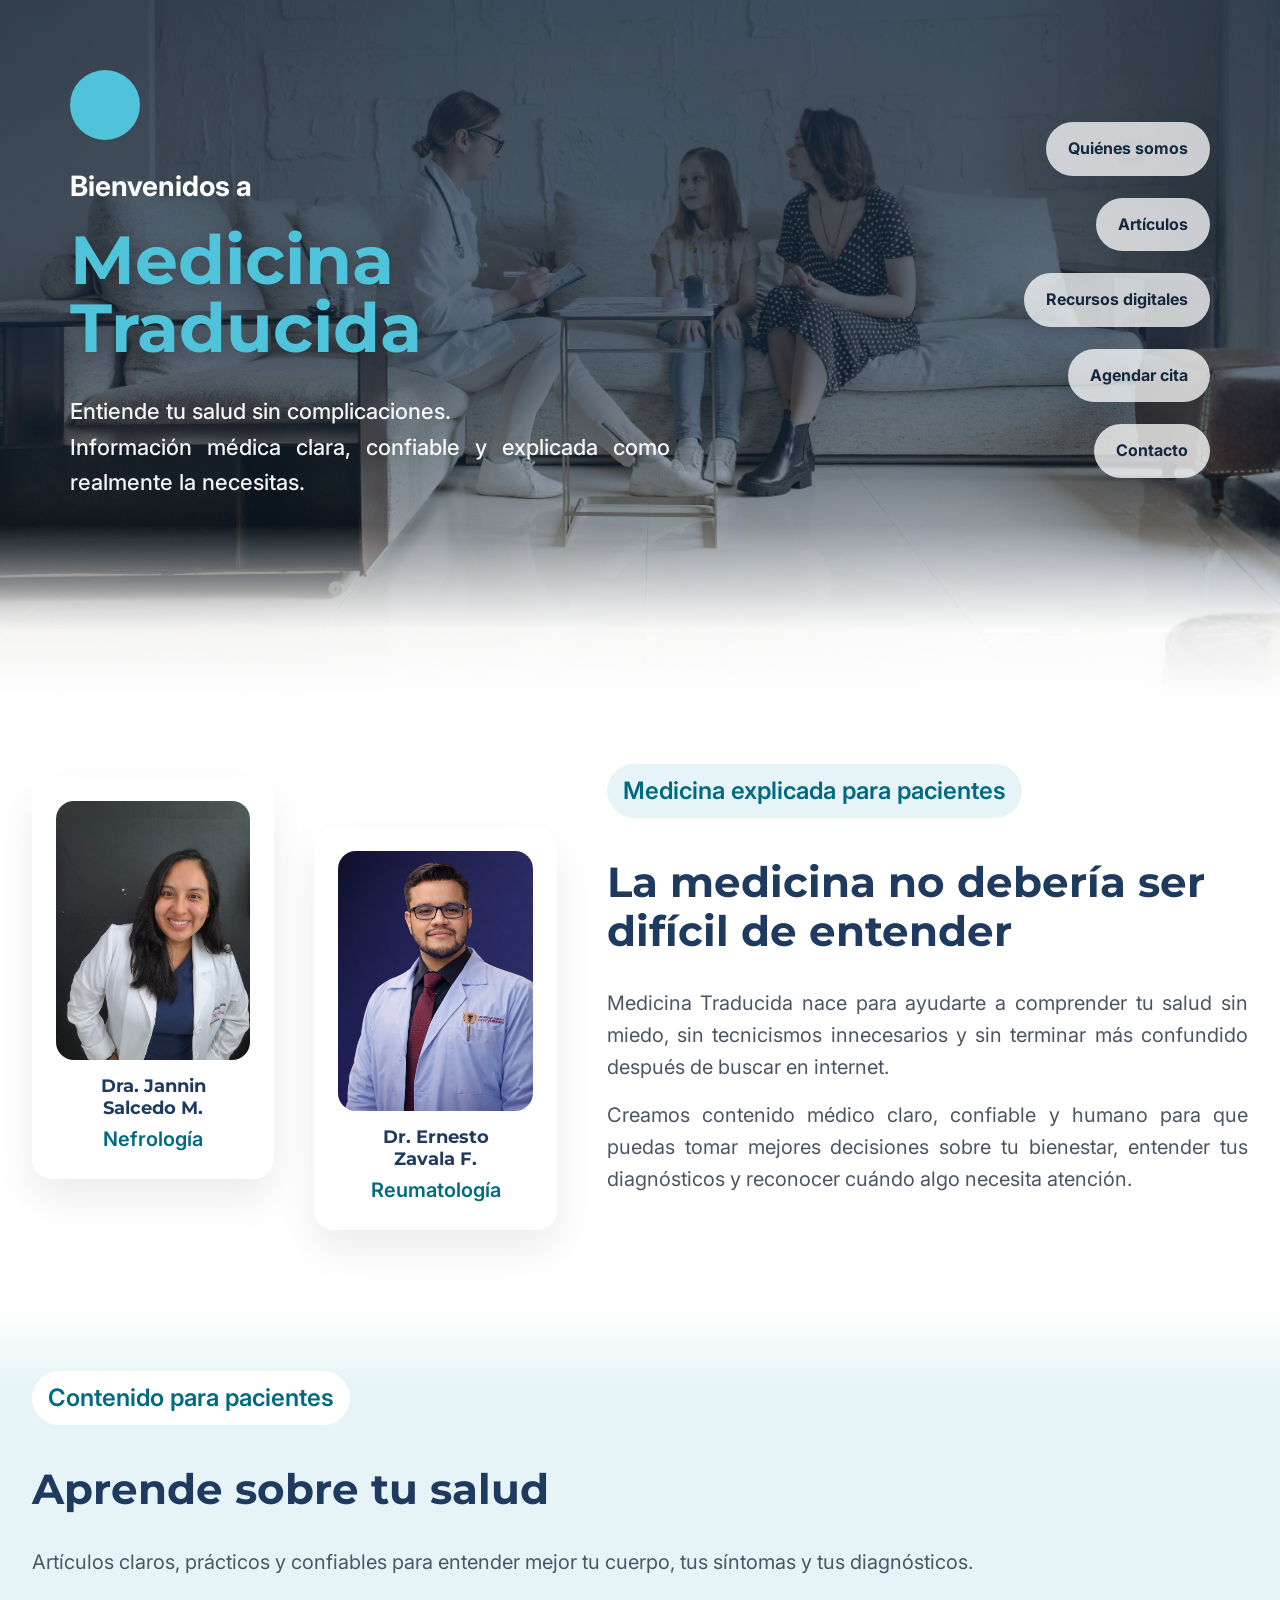
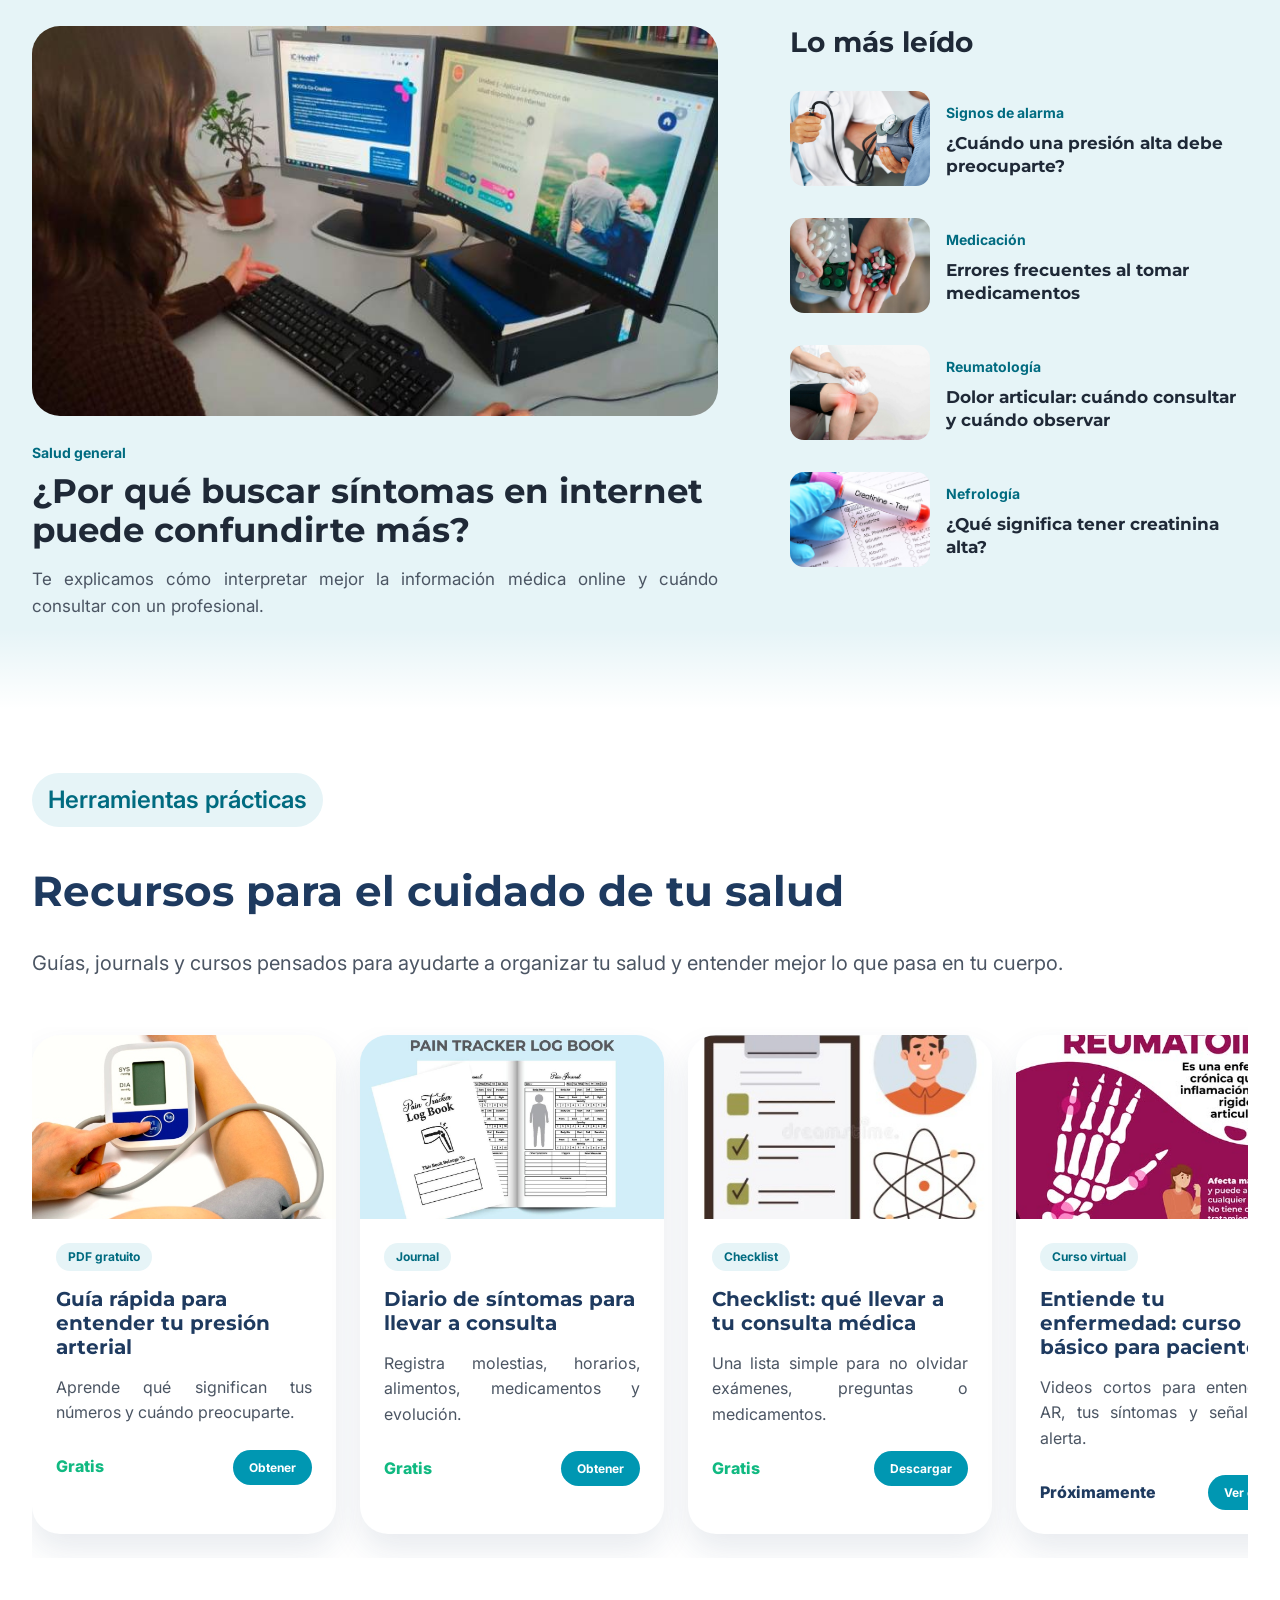
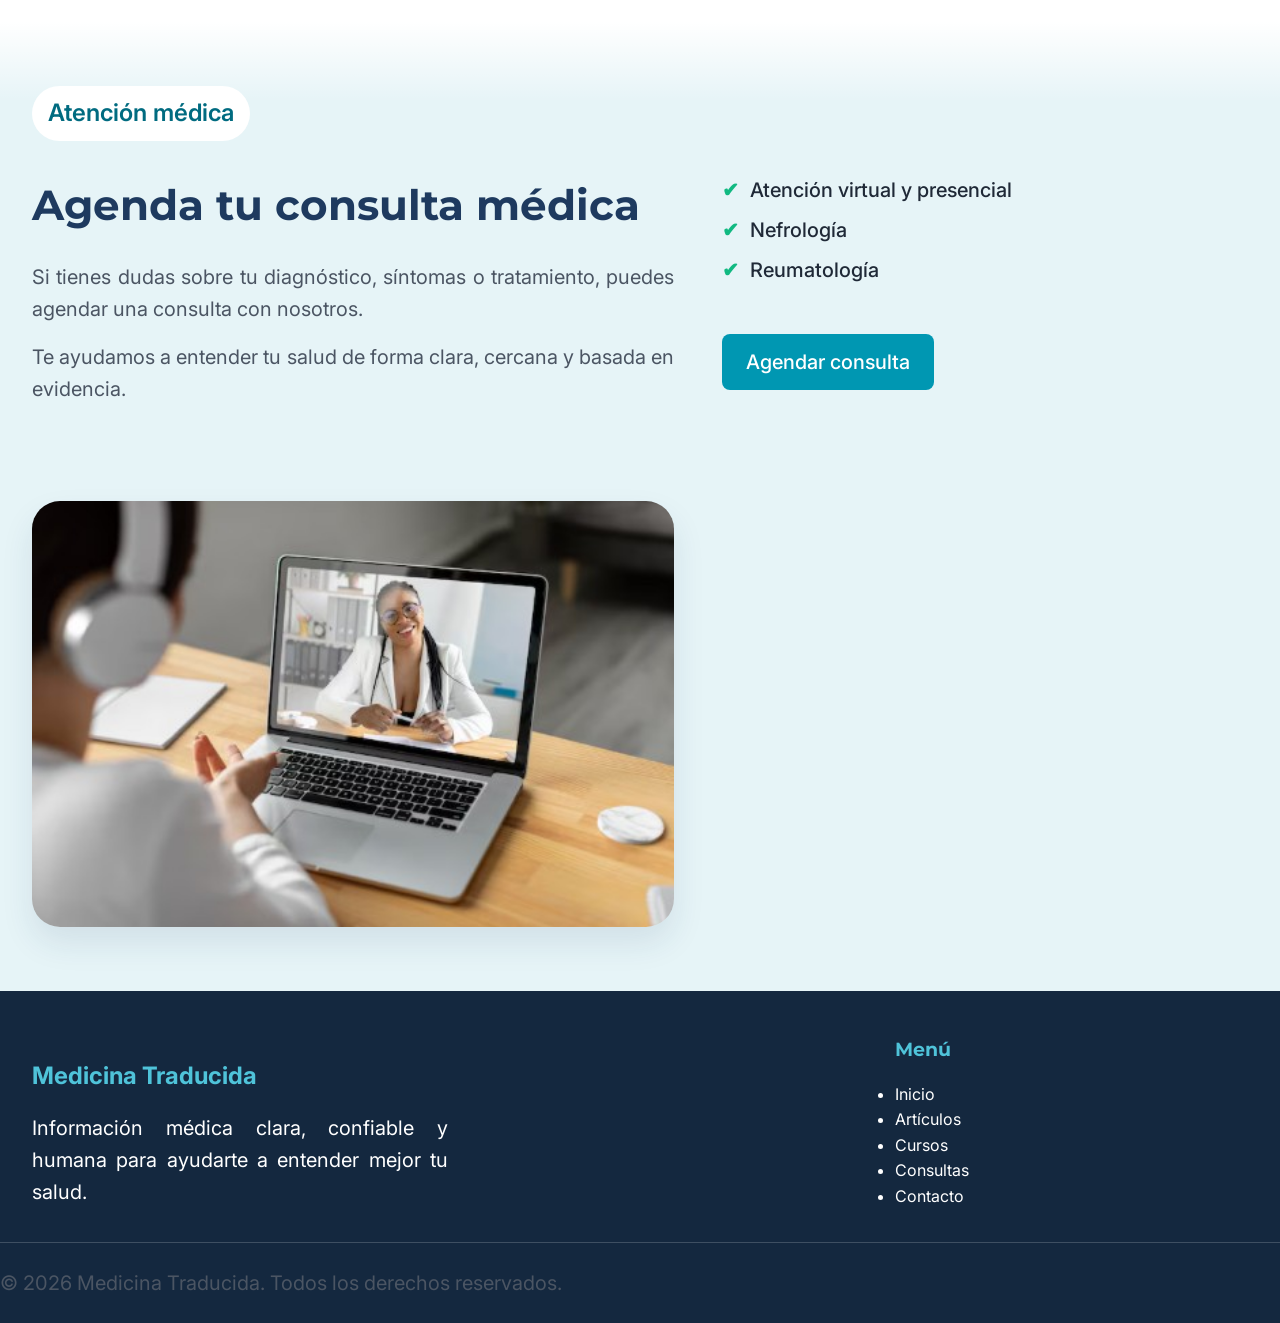
==== commit deda71c6: "mejoras" ====
--- a/index.html
+++ b/index.html
@@ -1,19 +1,18 @@
 <!DOCTYPE html>
-<html lang="en">
+<html lang="es">
 <head>
   <meta charset="UTF-8">
   <meta name="viewport" content="width=device-width, initial-scale=1.0">
+  <meta name="description" content="Información médica clara y confiable explicada para pacientes. Aprende sobre salud, enfermedades y bienestar con Medicina Traducida.">
   <title>Medicina Traducida</title>
   <link rel="stylesheet" href="MT-estilo.css">
-  <link href="https://fonts.googleapis.com/css2?family=Inter:wght@400;500;600;700&display=swap" rel="stylesheet">
   <link href="https://fonts.googleapis.com/css2?family=Inter:wght@400;500;600;700&family=Montserrat:wght@600;700;800&display=swap" rel="stylesheet">
 </head>
 
 <body>
   
-  <!-- INICIO: NAV + HERO -->
-
-  <header class="home-hero">
+<!-- INICIO: NAV + HERO -->
+<header class="home-hero">
     <img src="IMAGENES PAG PRINCIPAL/IMG Pag principal 3.jpg" alt="Consulta médica familiar" class="hero-bg-img">    
     <div class="hero-overlay">
       <div class="container home-hero-content">
@@ -30,24 +29,25 @@
         </div>
 
         <div class="hero-top">          
-          <button class="menu-toggle">☰</button>
+          <button class="menu-toggle" aria-label="Abrir menú" aria-expanded="false">☰</button>
           <nav class="hero-nav">
             <ul class="menu">
-              <li><a href="#">Quiénes somos</a></li>
-              <li><a href="#">Artículos</a></li>
-              <li><a href="#">Recursos digitales</a></li>
-              <li><a href="#">Agendar cita</a></li>
-              <li><a href="#">Contacto</a></li>
+              <li><a href="quienes-somos.html">Quiénes somos</a></li>
+              <li><a href="articulos.html">Artículos</a></li>
+              <li><a href="recursos.html">Recursos digitales</a></li>
+              <li><a href="consultas.html">Agendar cita</a></li>
+              <li><a href="contacto.html">Contacto</a></li>
             </ul>
           </nav>
         </div>
 
       </div>
     </div>
-  </header>
+</header>
+
+<main>
 
   <!-- SECCIÓN: INTRODUCCIÓN / PROPUESTA DE VALOR -->
-
   <section class="intro-section" aria-labelledby="intro-title">
     <div class="container intro-content">
 
@@ -71,7 +71,7 @@
 
       </div>
 
-      <div class="intro-text">
+      <header class="section-header intro-text">
         <span class="section-tag">Medicina explicada para pacientes</span>
         <h2 id="intro-title">La medicina no debería ser difícil de entender</h2>
         <p>
@@ -82,28 +82,27 @@
           Creamos contenido médico claro, confiable y humano para que puedas tomar mejores decisiones
           sobre tu bienestar, entender tus diagnósticos y reconocer cuándo algo necesita atención.
         </p>
-      </div>
+      </header>
 
     </div>
   </section>
 
   <!-- SECCIÓN: ARTÍCULOS DESTACADOS -->
-
   <section class="articles-section" aria-labelledby="articles-title">
     <div class="container articles-content">
 
-      <div class="section-header">
+      <header class="section-header articles-intro">
         <span class="section-tag">Contenido para pacientes</span>
         <h2 id="articles-title">Aprende sobre tu salud</h2>
         <p>
           Artículos claros, prácticos y confiables para entender mejor tu cuerpo,
           tus síntomas y tus diagnósticos.
         </p>
-      </div>
+      </header>
 
       <div class="articles-layout">
         <article class="featured-article">
-          <img src="IMAGENES PAG PRINCIPAL/Articulo img 1.jpg" alt="Paciente leyendo información médica">
+          <img src="IMAGENES PAG PRINCIPAL/Articulo img 1.jpg" alt="Paciente leyendo información médica"  loading="lazy">
           <div class="article-info">
             <span class="article-category">Salud general</span>
             <h3>¿Por qué buscar síntomas en internet puede confundirte más?</h3>
@@ -116,8 +115,9 @@
 
         <aside class="popular-articles" aria-labelledby="popular-title">
           <h3 id="popular-title">Lo más leído</h3>
+          
           <article class="small-article">
-            <img src="IMAGENES PAG PRINCIPAL/Articulo img 2.jpg" alt="Persona tomándose la presión arterial">
+            <img src="IMAGENES PAG PRINCIPAL/Articulo img 2.jpg" alt="Persona tomándose la presión arterial"  loading="lazy">
             <div>
               <span class="article-category">Signos de alarma</span>
               <h4>¿Cuándo una presión alta debe preocuparte?</h4>
@@ -125,7 +125,7 @@
           </article>
 
           <article class="small-article">
-            <img src="IMAGENES PAG PRINCIPAL/Articulo img 3.jpg" alt="Pastillas y medicamentos sobre una mesa">
+            <img src="IMAGENES PAG PRINCIPAL/Articulo img 3.jpg" alt="Pastillas y medicamentos sobre una mesa"  loading="lazy">
             <div>
               <span class="article-category">Medicación</span>
               <h4>Errores frecuentes al tomar medicamentos</h4>
@@ -133,7 +133,7 @@
           </article>
 
           <article class="small-article">
-            <img src="IMAGENES PAG PRINCIPAL/Articulo img 4.jpg" alt="Persona con dolor en la rodilla">
+            <img src="IMAGENES PAG PRINCIPAL/Articulo img 4.jpg" alt="Persona con dolor en la rodilla"  loading="lazy">
             <div>
               <span class="article-category">Reumatología</span>
               <h4>Dolor articular: cuándo consultar y cuándo observar</h4>
@@ -141,7 +141,7 @@
           </article>
 
           <article class="small-article">
-            <img src="IMAGENES PAG PRINCIPAL/Articulo img 5.jpg" alt="Vaso de agua junto a exámenes médicos">
+            <img src="IMAGENES PAG PRINCIPAL/Articulo img 5.jpg" alt="Vaso de agua junto a exámenes médicos"  loading="lazy">
             <div>
               <span class="article-category">Nefrología</span>
               <h4>¿Qué significa tener creatinina alta?</h4>
@@ -156,11 +156,10 @@
   </section>
 
   <!-- SECCIÓN: RECURSOS / PRODUCTOS DIGITALES -->
-
   <section class="resources-section" aria-labelledby="resources-title">
-    <div class="container">
-
-      <header class="resources-header">               
+    <div class="container resources-content">
+
+      <header class="section-header resources-intro">               
         <span class="section-tag">Herramientas prácticas</span>        
         <h2 id="resources-title">Recursos para el cuidado de tu salud</h2>        
         <p>
@@ -171,7 +170,7 @@
       <div class="resources-carousel">
 
         <article class="resource-card">
-          <img src="IMAGENES PAG PRINCIPAL/Recurso img 1.jpg" alt="Guía digital para controlar la presión arterial">
+          <img src="IMAGENES PAG PRINCIPAL/Recurso img 1.jpg" alt="Guía digital para controlar la presión arterial"  loading="lazy">
           <div class="resource-content">
             <span class="resource-type">PDF gratuito</span>
             <h3>Guía rápida para entender tu presión arterial</h3>
@@ -184,7 +183,7 @@
         </article>
 
         <article class="resource-card">
-          <img src="IMAGENES PAG PRINCIPAL/Recurso img 2.jpg" alt="Journal para registrar síntomas diarios">
+          <img src="IMAGENES PAG PRINCIPAL/Recurso img 2.jpg" alt="Journal para registrar síntomas diarios"  loading="lazy">
           <div class="resource-content">
             <span class="resource-type">Journal</span>
             <h3>Diario de síntomas para llevar a consulta</h3>
@@ -197,7 +196,7 @@
         </article>
 
         <article class="resource-card">
-          <img src="IMAGENES PAG PRINCIPAL/Recurso img 3.jpg" alt="Checklist médica antes de ir a consulta">
+          <img src="IMAGENES PAG PRINCIPAL/Recurso img 3.jpg" alt="Checklist médica antes de ir a consulta"  loading="lazy">
           <div class="resource-content">
             <span class="resource-type">Checklist</span>
             <h3>Checklist: qué llevar a tu consulta médica</h3>
@@ -210,7 +209,7 @@
         </article>
 
         <article class="resource-card">
-          <img src="IMAGENES PAG PRINCIPAL/Recurso img 4.jpg" alt="Curso virtual sobre Artritis Reumatoide">
+          <img src="IMAGENES PAG PRINCIPAL/Recurso img 4.jpg" alt="Curso virtual sobre Artritis Reumatoide"  loading="lazy">
           <div class="resource-content">
             <span class="resource-type">Curso virtual</span>
             <h3>Entiende tu enfermedad: curso básico para pacientes</h3>
@@ -223,7 +222,7 @@
         </article>
 
         <article class="resource-card">
-          <img src="IMAGENES PAG PRINCIPAL/Recurso img 5.jpg" alt="Planificador de medicamentos">
+          <img src="IMAGENES PAG PRINCIPAL/Recurso img 5.jpg" alt="Planificador de medicamentos"  loading="lazy">
           <div class="resource-content">
             <span class="resource-type">PDF editable</span>
             <h3>Planificador semanal de medicamentos</h3>
@@ -241,15 +240,12 @@
   </section>
 
   <!-- SECCIÓN: CONSULTAS -->
-
-  <section class="consult-section">
+  <section class="consult-section" aria-labelledby="consult-title">
     <div class="container consult-content">
 
-      <div class="consult-info">
-        
-        <header class="consult-header">
+      <header class="section-header consult-intro">
           <span class="section-tag">Atención médica</span>
-          <h2>Agenda tu consulta médica</h2>
+          <h2 id="consult-title">Agenda tu consulta médica</h2>
           <p>
             Si tienes dudas sobre tu diagnóstico, síntomas o tratamiento,
             puedes agendar una consulta con nosotros.
@@ -257,7 +253,9 @@
           <p>
             Te ayudamos a entender tu salud de forma clara, cercana y basada en evidencia.
           </p>
-        </header>
+      </header>
+
+      <div class="consult-info">
 
         <ul class="consult-list">
           <li>Atención virtual y presencial</li>
@@ -272,15 +270,16 @@
       </div>
 
       <div class="consult-image">
-        <img src="IMAGENES PAG PRINCIPAL/Consulta img 1.jpg" alt="Consulta médica">
+        <img src="IMAGENES PAG PRINCIPAL/Consulta img 1.jpg" alt="Consulta médica"  loading="lazy">
       </div>
 
     </div>
   </section>
 
-  <!-- FOOTER -->
-  
-  <footer class="footer">
+</main>
+
+<!-- FOOTER --> 
+<footer class="footer">
     <div class="container footer-content">
 
       <div class="footer-brand">
@@ -295,11 +294,13 @@
     
       <nav class="footer-menu" aria-label="Menú del pie de página">
         <h3>Menú</h3>
-        <a href="#">Inicio</a>
-        <a href="#">Artículos</a>
-        <a href="#">Cursos</a>
-        <a href="#">Consultas</a>
-        <a href="#">Contacto</a>
+        <ul class="footer-menu-list">
+          <li><a href="#">Inicio</a></li>
+          <li><a href="#">Artículos</a></li>
+          <li><a href="#">Cursos</a></li>
+          <li><a href="#">Consultas</a></li>
+          <li><a href="#">Contacto</a></li>
+        </ul>
       </nav>
 
     </div>
@@ -308,7 +309,7 @@
       <p>© 2026 Medicina Traducida. Todos los derechos reservados.</p>
     </div>
   
-  </footer>
+</footer>
 
   <script>
     document.addEventListener("DOMContentLoaded", function () {
@@ -319,7 +320,7 @@
         nav.classList.toggle("active");
         });
     });
-</script>
+  </script>
 
 </body>
 </html>
--- a/MT-estilo.css
+++ b/MT-estilo.css
@@ -1,4 +1,4 @@
-/* ======================= VARIABLES (DISEÑO GLOBAL) ======================== */
+/* ======================= (DISEÑO GLOBAL) ======================== */
 
 :root {
 
@@ -14,7 +14,6 @@
 
     /* NEUTRALES */
     --white: #FFFFFF; 
-    --background: #F7FAFC; 
     --gray-light: #E5E7EB; 
     --gray: #9CA3AF; 
     --text: #1F2937;
@@ -44,7 +43,8 @@
     --radius-pill: 999px;
 }
 
-/* ========================= RESET ========================= */
+
+/*  ==  RESET  ==  */
 
 * {
     margin: 0; 
@@ -52,7 +52,8 @@
     box-sizing: border-box;
 }
 
-/* ========================= GENERAL ======================== */
+
+/*  ==  BASE GENERAL  ==  */
 
 html {
   font-size: 100%;    /*16px*/
@@ -61,7 +62,7 @@
 
 body {
     font-family: var(--font-text);
-    background-color: var(--background);
+    background-color: var(--white);
     color: var(--text);
     line-height: 1.6;
 }
@@ -71,25 +72,42 @@
     line-height: 1.2;
 }
 
+h2 {
+    
+}
+
+p {
+    font-size: 1.25rem;          /* 20px */
+    color: var(--text-muted);
+    text-align: justify;
+}
+
 a {
-  color: inherit;
-}
-
-/* IMAGENES */
+    color: inherit;
+    text-decoration: none;
+}
 
 img {
   display: block;
   max-width: 100%;
 }
 
-/* CONTENEDOR */
+
+/*  ==  LAYOUT  ==  */
+
+section {
+    padding-block: clamp(2rem, 5vw, 5rem); /* 32px a 80px */
+    background-color: var(--white);
+    position: relative;
+}
 
 .container {
     width: min(100% - 4rem, 1300px);
     margin-inline: auto;
 }
 
-/*  BOTONES  */
+
+/*  ==  COMPONENETES  ==  */
 
 .btn-primary {
     display: inline-block;
@@ -106,6 +124,28 @@
     background-color: var(--primary-dark);
     transform: scale(1.03);
 }
+
+.section-header {
+    display: flex;
+    flex-direction: column;
+    align-items: flex-start;
+    gap: var(--space-sm); /* 16px */
+    margin-bottom: var(--space-xl); /* 48px */
+}
+
+.section-tag {
+    display: inline-block;
+    color: var(--primary-dark);
+    background-color: var(--primary-light-soft);
+    padding: 0.5rem 1rem;   /* 8px arriba y abajo, 12px lados */
+    border-radius: var(--radius-pill);
+    font-size: 1.5rem;  /* 24px */
+    font-weight: 600;
+    margin-bottom: var(--space-md);
+    text-align: center;
+    width: fit-content;
+}
+
 
 
 /* ========================= INICIO: NAV + HERO ======================== */
@@ -245,12 +285,6 @@
 
 /* ======================== SECCIÓN INTRO / CONFIANZA ======================= */
 
-.intro-section {
-    background-color: var(--white);
-    padding-block: clamp(2rem, 5vw, 5rem); /* 32px a 80px */
-
-}
-
 .intro-content {
     display: grid;
     grid-template-columns: 0.9fr 1.1fr;
@@ -294,7 +328,7 @@
 .doctor-card p {
     color: var(--primary-dark);
     font-weight: 600;
-    font-size: 16px;
+    text-align: center;    
 }
 
 /* efecto escalera */
@@ -306,19 +340,6 @@
 .doctor-card:last-child {
     margin-top: 50px;
     margin-bottom: auto;
-}
-
-.section-tag {
-    display: inline-block;
-    color: var(--primary-dark);
-    background-color: var(--primary-light-soft);
-    padding: 0.5rem 0.75rem; /* 8px arriba y abajo, 12px lados */
-    border-radius: var(--radius-pill);
-    font-size: 1.5rem; /* 24px */
-    font-weight: 600;
-    margin-bottom: var(--space-md);
-    text-align: center;
-    width: fit-content;
 }
 
 .intro-text h2 {
@@ -328,20 +349,10 @@
     margin-bottom: var(--space-md);
 }
 
-.intro-text p {
-    font-size: 18px;
-    color: #4B5563;
-    margin-bottom: var(--space-sm);
-    text-align: justify
-}
-
-
 /* ======================================== SECCIÓN ARTÍCULOS ======================================== */
 
 .articles-section {
     background-color: var(--primary-light-soft);
-    padding-block: clamp(2rem, 5vw, 5rem); /* 32px a 80px */
-    position: relative;
 }
 
 .articles-section::before,
@@ -372,12 +383,7 @@
   );
 }
 
-.section-header {
-    max-width: 100%;
-    margin-bottom: clamp(2rem, 2.5vw, 4rem);
-}
-
-.section-header .section-tag {
+.articles-intro .section-tag {
     background-color: var(--white);
 }
 
@@ -386,11 +392,6 @@
     line-height: 1.15;
     color: var(--secondary);
     margin-bottom: var(--space-sm);
-}
-
-.section-header p {
-    font-size: 18px;
-    color: #4B5563;
 }
 
 .articles-layout {
@@ -480,28 +481,10 @@
 
 /* =========================== SECCIÓN RECURSOS ============================= */
 
-.resources-section {
-    background-color: var(--white);
-    padding-block: clamp(2rem, 5vw, 5rem); /* 32px a 80px */
-}
-
-.resources-header {
-    display: flex;
-    flex-direction: column;
-    align-items: flex-start;
-    gap: var(--space-sm); /* 16px */
-    margin-bottom: var(--space-xl); /* 48px */
-}
-
 .resources-header h2 {
     font-size: clamp(2rem, 4vw, 2.75rem); /* 32px a 44px */
     color: var(--secondary);
     margin-bottom: var(--space-sm); /* 16px */
-}
-
-.resources-header p {
-    font-size: 1.25rem; /* 20px */
-    color: var(--text-muted);
 }
 
 /* Carrusel horizontal sin JS */
@@ -609,12 +592,11 @@
 }
 
 
+
 /* ========================= SECCIÓN CONSULTA ========================= */
 
 .consult-section {
-    position: relative;
     background-color: var(--primary-light-soft);
-    padding-block: clamp(2rem, 5vw, 5rem); /* 32px a 80px */
 }
 
 .consult-section::before,
@@ -643,15 +625,7 @@
     gap: var(--space-xl); /* 48px */
 }
 
-.consult-header {
-  display: flex;
-  flex-direction: column;
-  align-items: flex-start;
-  gap: var(--space-sm); /* 16px */
-  margin-bottom: var(--space-xl); /* 48px */
-}
-
-.consult-header .section-tag {
+.consult-intro .section-tag {
     background-color: var(--white);
 }
 
@@ -659,11 +633,6 @@
     font-size: clamp(2rem, 4vw, 2.75rem); /* 32px a 44px */
     color: var(--secondary);
     margin-bottom: var(--space-sm); /* 16px */
-}
-
-.consult-header p {
-    font-size: 1.25rem; /* 20px */
-    color: var(--text-muted);
 }
 
 .consult-list {
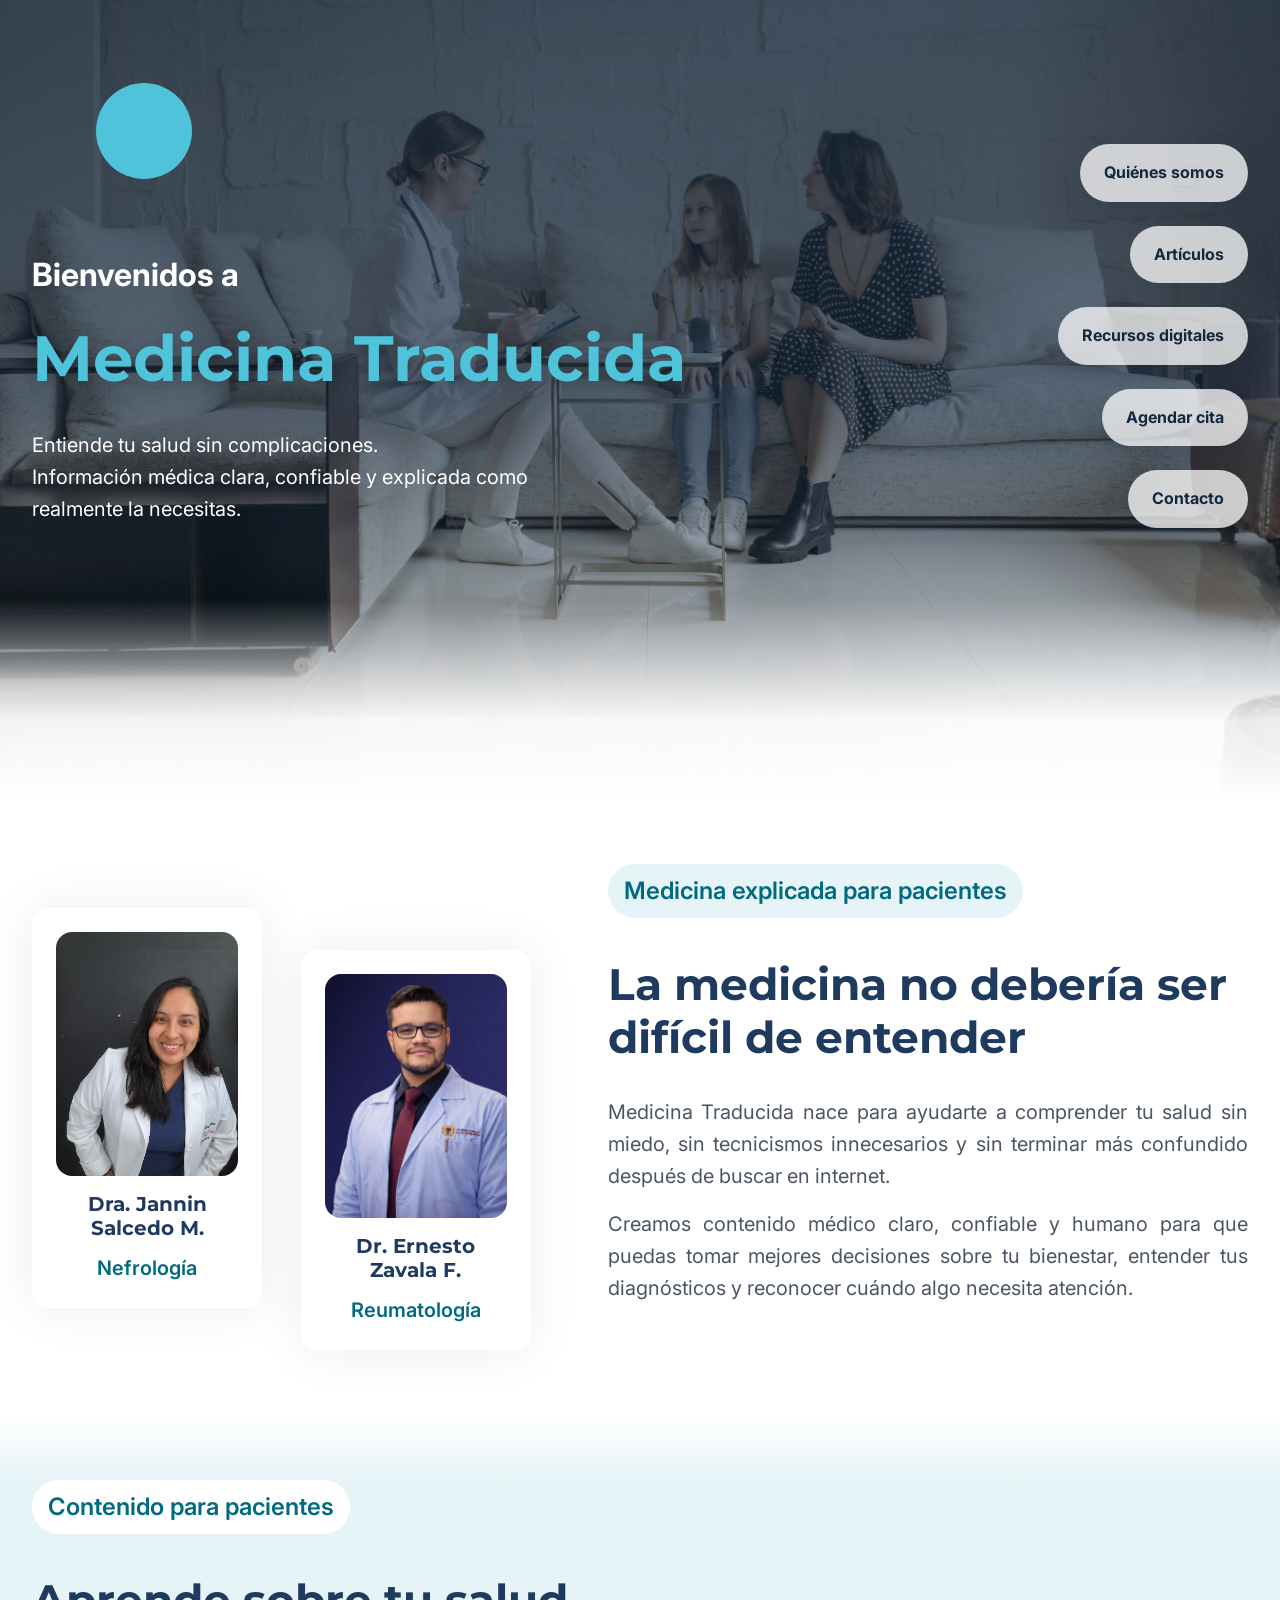
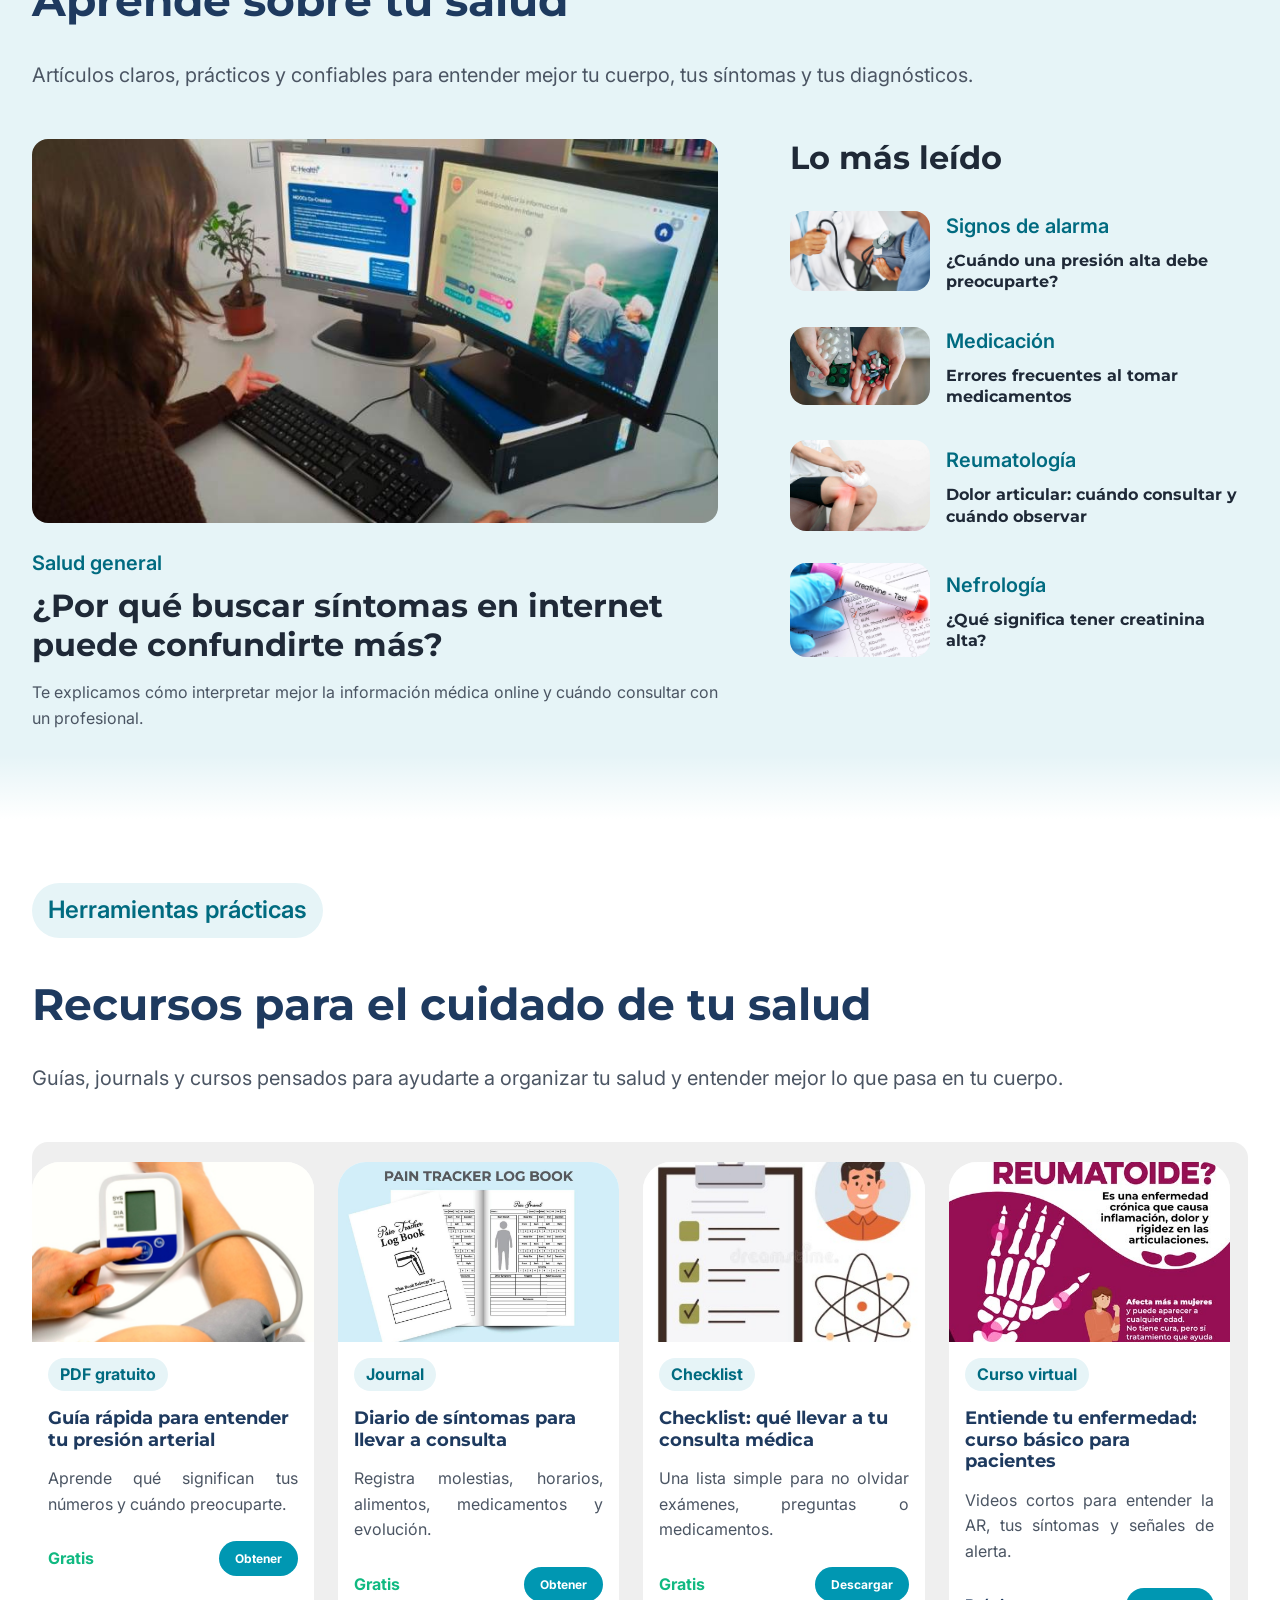
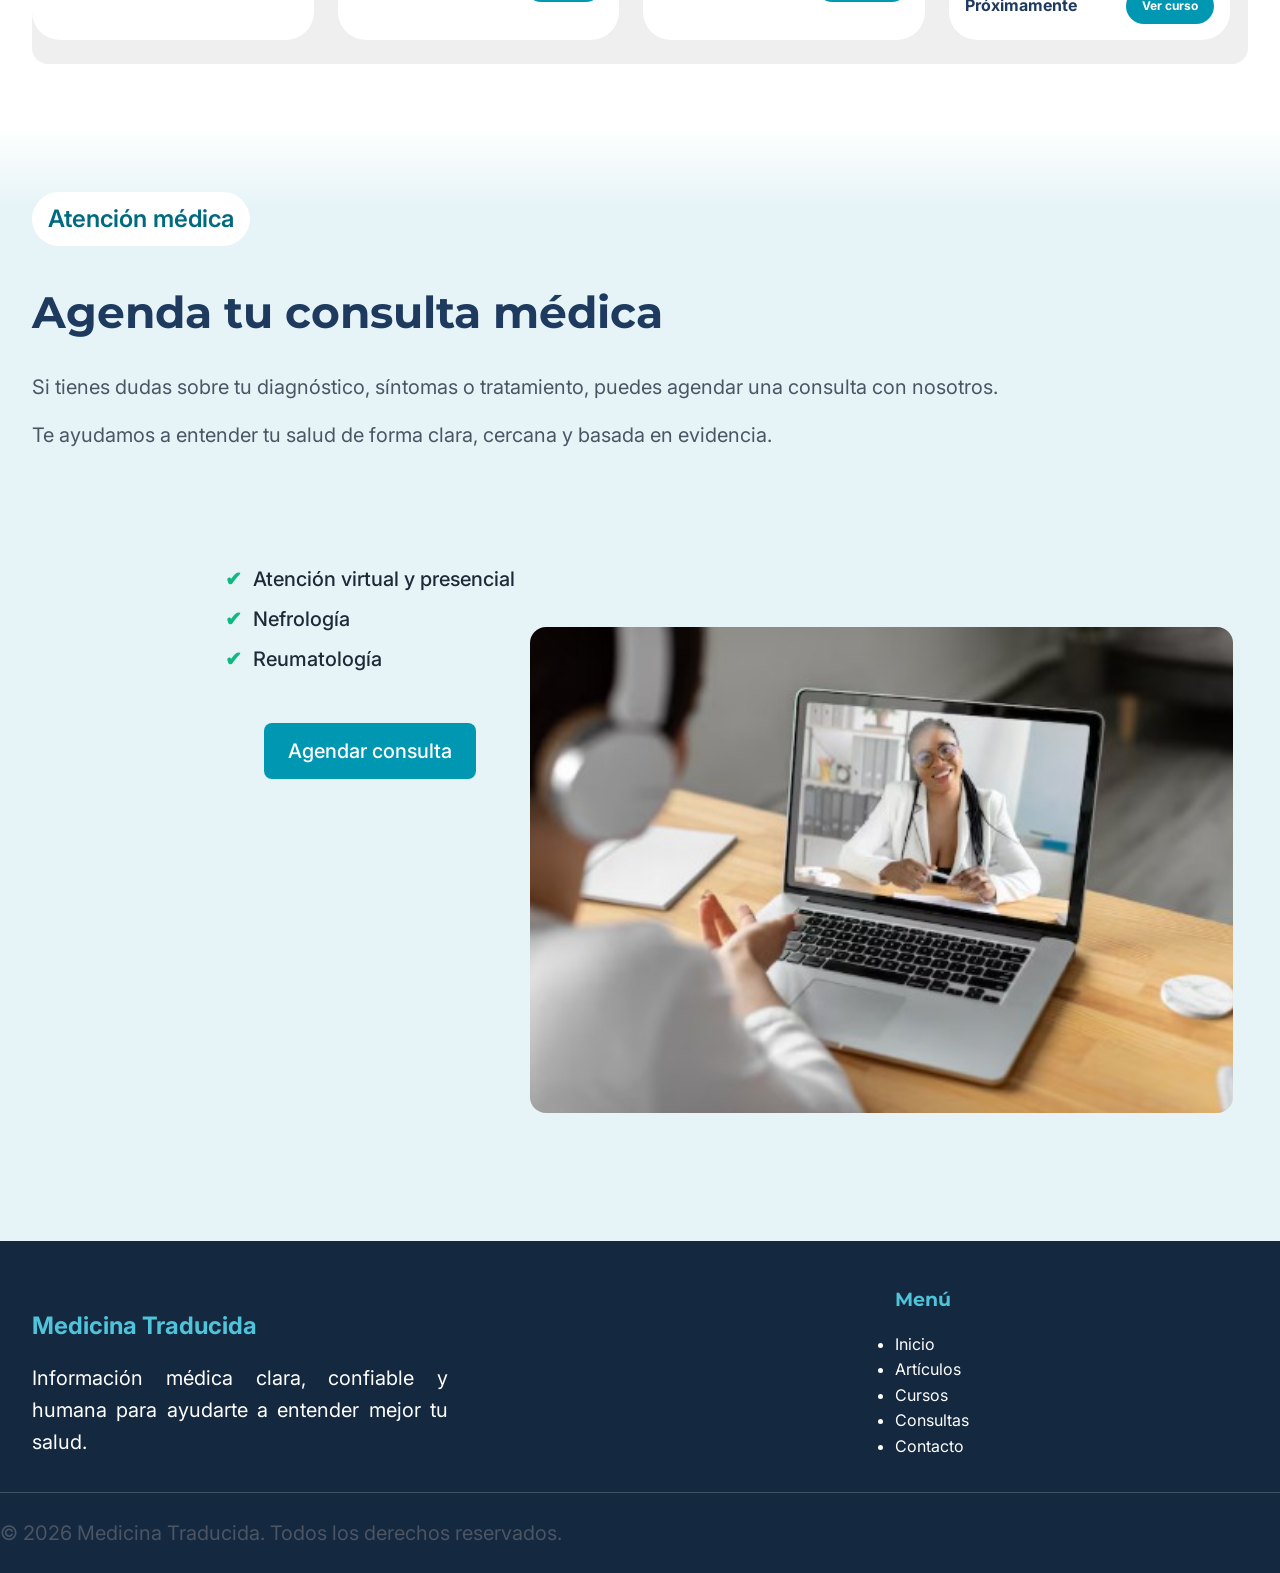
==== commit 47535e20: "agregados" ====
--- a/index.html
+++ b/index.html
@@ -256,23 +256,24 @@
       </header>
 
       <div class="consult-info">
-
-        <ul class="consult-list">
-          <li>Atención virtual y presencial</li>
-          <li>Nefrología</li>
-          <li>Reumatología</li>
-        </ul>
-
-        <div class="consult-buttons">
-          <a href="#" class="btn-primary">Agendar consulta</a>
-        </div>
         
-      </div>
-
-      <div class="consult-image">
-        <img src="IMAGENES PAG PRINCIPAL/Consulta img 1.jpg" alt="Consulta médica"  loading="lazy">
-      </div>
-
+        <div class="consult-text">
+          <ul class="consult-list">
+            <li>Atención virtual y presencial</li>
+            <li>Nefrología</li>
+            <li>Reumatología</li>
+          </ul>
+
+          <div class="consult-buttons">
+            <a href="#" class="btn-primary">Agendar consulta</a>
+          </div>
+        </div>
+        
+        <div class="consult-image">
+          <img src="IMAGENES PAG PRINCIPAL/Consulta img 1.jpg" alt="Consulta médica"  loading="lazy">
+        </div>
+
+      </div>
     </div>
   </section>
 
--- a/MT-estilo.css
+++ b/MT-estilo.css
@@ -14,7 +14,7 @@
 
     /* NEUTRALES */
     --white: #FFFFFF; 
-    --gray-light: #E5E7EB; 
+    --gray-light: #efefef; 
     --gray: #9CA3AF; 
     --text: #1F2937;
     --text-muted: #4B5563;
@@ -43,15 +43,13 @@
     --radius-pill: 999px;
 }
 
-
-/*  ==  RESET  ==  */
+/*  ======  RESET  ======  */
 
 * {
     margin: 0; 
     padding: 0; 
     box-sizing: border-box;
 }
-
 
 /*  ==  BASE GENERAL  ==  */
 
@@ -72,10 +70,6 @@
     line-height: 1.2;
 }
 
-h2 {
-    
-}
-
 p {
     font-size: 1.25rem;          /* 20px */
     color: var(--text-muted);
@@ -92,11 +86,10 @@
   max-width: 100%;
 }
 
-
-/*  ==  LAYOUT  ==  */
+/*  =====  LAYOUT  =====  */
 
 section {
-    padding-block: clamp(2rem, 5vw, 5rem); /* 32px a 80px */
+    padding-block: clamp(3.5rem, 5vw, 5rem); /* 56px a 80px */
     background-color: var(--white);
     position: relative;
 }
@@ -106,8 +99,7 @@
     margin-inline: auto;
 }
 
-
-/*  ==  COMPONENETES  ==  */
+/*  ===  COMPONENETES  ===  */
 
 .btn-primary {
     display: inline-block;
@@ -146,32 +138,37 @@
     width: fit-content;
 }
 
-
-
-/* ========================= INICIO: NAV + HERO ======================== */
+.section-header h2 {
+    font-size: clamp(2rem, 4vw, 2.75rem);   /* 32px a 44px */
+    color: var(--secondary);
+    margin-bottom: var(--space-sm);         /* 16px */
+}
+
+
+
+/* ======================= INICIO: NAV + HERO ======================= */
 
 .home-hero {
-    min-height: 700px;
+    min-height: 50rem; /* 800px */
+    overflow: hidden;
+    color: var(--white);
     position: relative;
-    color: var(--white);
-    overflow: hidden;
-}
-
-.hero-bg-img {
-    position: absolute;   
+}
+
+.hero-bg-img, 
+.hero-overlay {
+    position: absolute;
     inset: 0;
     width: 100%;
-    max-width: 100%;          
-    height: 100%;
+    height: 100%;    
+}
+
+.hero-bg-img {
     object-fit: cover;    
     z-index: 0;
 }
 
 .hero-overlay {
-    position: absolute;
-    width: 100%;
-    max-width: 100%;
-    inset: 0;
     z-index: 1;
     background: linear-gradient(
         to bottom,
@@ -184,89 +181,74 @@
 }
 
 .home-hero-content {
-    min-height: 600px;
-    width: 100%;
-    max-width: 100%;
     display: flex;
     align-items: center;
     justify-content: space-between;
+    z-index: 2;
     position: relative;
-    padding: 0 70px;
+    min-height: 50rem; /* 800px */
+    padding-block: clamp(3.5rem, 5vw, 5rem); /* 56px a 80px */
 }
 
 .hero-logo {
     position: absolute;
-    left: 70px;
-    top: 70px;
-    width: 70px;
-    height: 70px;
+    top: clamp(5rem, calc(6rem - 1vw), 6rem); /* 80px a 96px */
+    left: 4rem; /* 64px */
+    width: 6rem; /* 96px */
+    height: 6rem; /* 96px */
     background-color: var(--primary-light);
-    border-radius: 50%;
+    border-radius: var(--radius-pill);
 }
 
 .hero-main-text {
-    max-width: 600px;
-    align-self: end;
-    padding-bottom: 100px;
+    text-align: left;
+    align-self: flex-end;
+    margin-bottom: clamp(13rem, calc(14rem - 1vw), 14rem); /* 208px a 224px */
 }
 
 .hero-main-text span {
     display: inline-block;
-    font-size: 28px;
+    font-size: 2rem; /* 32px */
     font-weight: 700;
-    margin-bottom: 18px;
-    color: var(--white);
+    margin-bottom: 1.25rem; /* 20px */
 }
 
 .hero-main-text h1 {
-    font-size: 68px;
-    line-height: 1;
-    font-family: var(--font-title);
-    margin-bottom: 32px;
+    font-size: clamp(4rem, 5vw, 5rem); /* 64px a 80px */
+    margin-bottom: 2rem; /* 32px */
     color: var(--primary-light);
     text-shadow: 0 3px 18px rgba(0, 0, 0, 0.25);
 }
 
 .hero-main-text p {
-    font-size: 22px;
-    max-width: 600px;
-    color: rgba(255, 255, 255, 0.95);
-    font-weight: 500;
+    max-width: 31rem; /* 496px */
+    color: var(--white);
+    font-weight: 400;
 }
 
 .hero-top {
-    display: flex;
-    flex-direction: column;
-    align-items: flex-end;
-    gap: 22px;
+    margin-bottom: 8rem; /* 128px */
 }
 
 .menu-toggle {
     display: none;
-}
-
-.hero-nav {
-    background-color: transparent;
-    backdrop-filter: none;
-    padding: 0;
-    border-radius: 0;
 }
 
 .hero-nav .menu {
     display: flex;
     flex-direction: column;
     align-items: flex-end;
-    gap: 22px;
+    gap: var(--space-md); /* 24px */
     list-style: none;
 }
 
 .hero-nav a {
     display: inline-block;
     color: var(--secondary-dark);
-    padding: 14px 22px;
-    border-radius: 999px;
-    text-decoration: none;
+    padding: 1rem 1.5rem; /* 16px 24px */
+    border-radius: var(--radius-pill);
     font-weight: 700;
+    font-size: 1rem; /* 16px */
     box-shadow: 0 12px 28px rgba(20, 40, 63, 0.18);
     transition: 0.2s ease;
 }
@@ -279,7 +261,7 @@
 
 .hero-nav a:hover {
     background-color: white;
-    transform: translateX(-6px);
+    transform: translateX(-0.5rem);
 }
 
 
@@ -288,41 +270,36 @@
 .intro-content {
     display: grid;
     grid-template-columns: 0.9fr 1.1fr;
-    gap: 50px;
+    gap: 3.25rem; /* 52px */
     align-items: center;
 }
 
 .doctor-cards {
-    position: relative;
     display: flex;
     align-items: center;
-    gap: min(40px, 5vw);
+    gap: min(2.5rem, 3vw); /* 40px o 3% del ancho, lo que sea menor */
 }
 
 .doctor-card {
-    width: 100%;
-    min-width: 160px;
-    height: auto;    
+    width: clamp(10rem, 18vw, 18rem); /* 160px a 208px */
     background-color: var(--white);
-    border-radius: 20px;
+    border-radius: var(--radius-md); /* 16px */
     padding: var(--space-md);
-    box-shadow: 0 20px 40px rgba(0,0,0,0.08);
+    box-shadow: 0 0 50px rgba(0,0,0,0.08);
     text-align: center;
     transition: 0.3s ease;
 }
 
 .doctor-card img {
     width: 100%;
-    height: auto;
-    object-fit: cover;
-    border-radius: 18px;
-    margin-bottom: var(--space-sm);
+    border-radius: var(--radius-md); /* 16px */
+    margin-bottom: var(--space-sm); /* 16px */
 }
 
 .doctor-card h3 {
-    font-size: 18px;
+    font-size: 1.25rem; /* 20px */
     color: var(--secondary);
-    margin-bottom: 4px;
+    margin-bottom: 0.75rem; /* 12px */
 }
 
 .doctor-card p {
@@ -332,22 +309,11 @@
 }
 
 /* efecto escalera */
-.doctor-card:first-child {
-    margin-top: 0;
-    margin-bottom: auto;
-}
 
 .doctor-card:last-child {
-    margin-top: 50px;
-    margin-bottom: auto;
-}
-
-.intro-text h2 {
-    font-size: 42px;
-    line-height: 1.15;
-    color: var(--secondary);
-    margin-bottom: var(--space-md);
-}
+    margin-top: clamp(5rem, calc(6rem - 1vw), 6rem); /* 80px a 96px */
+}
+
 
 /* ======================================== SECCIÓN ARTÍCULOS ======================================== */
 
@@ -361,7 +327,7 @@
   position: absolute;
   left: 0;
   width: 100%;
-  height: 5rem; /* 80px */
+  height: 4rem; /* 64px */
   pointer-events: none;
 }
 
@@ -387,13 +353,6 @@
     background-color: var(--white);
 }
 
-.section-header h2 {
-    font-size: 42px;
-    line-height: 1.15;
-    color: var(--secondary);
-    margin-bottom: var(--space-sm);
-}
-
 .articles-layout {
     display: grid;
     grid-template-columns: 1.2fr 0.8fr;
@@ -405,32 +364,30 @@
 
 .featured-article img {
     width: 100%;
-    height: clamp(260px, 35vw, 390px);
+    height: clamp(22.5rem, 35vw, 24rem); /* 256px a 384px*/
     object-fit: cover;
-    border-radius: 28px;
-    margin-bottom: var(--space-md);
+    border-radius: var(--radius-md);   /* 16px */
+    margin-bottom: var(--space-md);    /* 24px */
 }
 
 .article-category {
     display: inline-block;
     color: var(--primary-dark);
-    font-size: 14px;
-    font-weight: 700;
-    margin-bottom: 8px;
+    font-size: 1.25rem;          /* 20px */
+    font-weight: 600;
+    margin-bottom: 0.5rem;       /* 8px */
 }
 
 .featured-article h3 {
-    font-size: 34px;
-    line-height: 1.15;
+    font-size: 2rem;                   /* 32px */
     color: var(--text);
-    margin-bottom: var(--space-sm);
+    margin-bottom: var(--space-sm);    /* 16px */
     transition: color 0.25s ease
 }
 
 .featured-article p {
-    font-size: 17px;
-    color: #4B5563;
-    max-width: 760px;
+    font-size: 1rem;                   /* 16px */
+    max-width: 47rem;
     margin-bottom: var(--space-md);
 }
 
@@ -441,37 +398,37 @@
 /* Lista lateral */
 
 .popular-articles h3 {
-    font-size: 28px;
+    font-size: 2rem;                  /* 32px */
     color: var(--text);
-    margin-bottom: var(--space-lg);
+    margin-bottom: var(--space-lg);   /* 32px */
 }
 
 .small-article {
     display: grid;
-    grid-template-columns: clamp(110px, 12vw, 140px) 1fr;
-    gap: var(--space-sm);
+    grid-template-columns: clamp(7rem, 12vw, 8.75rem) 1fr;
+    gap: var(--space-sm);                                       /* 16px */
     align-items: center;
-    margin-bottom: var(--space-lg);
+    margin-bottom: var(--space-lg);                             /* 32px */
     transition: transform 0.2s ease;
 }
 
 .small-article img {
     width: 100%;
-    height: 95px;
+    height: 6rem0;                     /* 96px */
     object-fit: cover;
-    border-radius: 14px;
+    border-radius: var(--radius-md);   /* 16px */
 }
 
 .small-article h4 {
     font-family: var(--font-title);
-    font-size: 17px;
+    font-size: 1rem;                     /* 16px */
     line-height: 1.35;
     color: var(--text);
     transition: color 0.25s ease
 }
 
 .small-article:hover {
-    transform: translateX(4px);
+    transform: translateX(0.25rem);
 }
 
 .small-article:hover h4 {
@@ -481,20 +438,16 @@
 
 /* =========================== SECCIÓN RECURSOS ============================= */
 
-.resources-header h2 {
-    font-size: clamp(2rem, 4vw, 2.75rem); /* 32px a 44px */
-    color: var(--secondary);
-    margin-bottom: var(--space-sm); /* 16px */
-}
-
 /* Carrusel horizontal sin JS */
 
 .resources-carousel {
     display: flex;
-    gap: var(--space-md); /* 24px */
+    gap: var(--space-md);             /* 24px */
     overflow-x: auto;
     scroll-snap-type: x mandatory;
-    padding: 0.5rem 0.25rem 1.5rem; /* 8px arriba, 4px lados, 24px abajo */
+    padding: 1.25rem 1rem 1.5rem;     /* 20px arriba, 16px lados, 24px abajo */
+    background-color: var(--gray-light);
+    border-radius: var(--radius-md);
 }
 
 /* Scrollbar más limpio */
@@ -513,11 +466,10 @@
 }
 
 .resource-card {
-    flex: 0 0 19rem;  /* Ancho fijo de 304px */
+    flex: 0 0  clamp(16rem, 22vw, 19rem);   /* Ancho desde 256px a 304px */
     background-color: var(--white);
-    border-radius: 1.75rem; /* 28px */
+    border-radius: var(--radius-lg);         /* 28px */
     overflow: hidden;
-    box-shadow: 0 1rem 2rem rgba(30, 58, 95, 0.1); 
     scroll-snap-align: start;
     transition: transform 0.25s ease, box-shadow 0.25s ease;
 }
@@ -529,12 +481,12 @@
 
 .resource-card img {
     width: 100%;
-    height: 11.5rem; /* 184px */
+    height: clamp(10.5rem, 14vw, 11.5rem);
     object-fit: cover;
 }
 
 .resource-content {
-    padding: var(--space-md);
+    padding: var(--space-sm);  /* 16px */
 }
 
 .resource-type {
@@ -543,13 +495,13 @@
     background-color: var(--primary-light-soft);
     padding: 0.25rem 0.75rem;
     border-radius: var(--radius-pill);
-    font-size: 0.75rem; /* 12px */
+    font-size: 1rem;                             /* 16px */
     font-weight: 700;
-    margin-bottom: var(--space-sm);
+    margin-bottom: var(--space-sm);              /* 16px */
 }
 
 .resource-card h3 {
-    font-size: 1.25rem; /* 20px */
+    font-size: clamp(1rem, 1.4vw, 1.25rem);    /* 16px a 20px */ 
     color: var(--secondary);
     margin-bottom: var(--space-sm);
 }
@@ -569,7 +521,7 @@
 
 .resource-price {
     color: var(--secondary);
-    font-weight: 800;
+    font-weight: 700;
 }
 
 .resource-price.free {
@@ -579,10 +531,10 @@
 .resource-btn {
     background-color: var(--primary);
     color: var(--white);
-    padding: 0.5rem 1rem; /* 8px 16px */
+    padding: 0.5rem 1rem;                   /* 8px 16px */
     border-radius: var(--radius-pill);
     text-decoration: none;
-    font-size: 0.75rem; /* 12px */
+    font-size: 0.75rem;                     /* 12px */
     font-weight: 700;
     transition: background-color 0.2s ease;
 }
@@ -599,47 +551,44 @@
     background-color: var(--primary-light-soft);
 }
 
-.consult-section::before,
-.consult-section::after {
-  content: "";
-  position: absolute;
-  left: 0;
-  width: 100%;
-  height: 5rem;
-  pointer-events: none;
-}
-
 .consult-section::before {
-  top: 0;
-  background: linear-gradient(
-    to bottom,
-    var(--white),
-    transparent
-  );
+    content: "";
+    position: absolute;
+    inset: 0 0 auto 0;
+    height: 5rem; /* 80px */
+    pointer-events: none;
+    background: linear-gradient(to bottom, var(--white), transparent);
 }
 
 .consult-content {
-    display: grid;
-    grid-template-columns: 1.1fr 0.9fr;
-    align-items: center;
-    gap: var(--space-xl); /* 48px */
+    display: flex;
+    flex-direction: column;    
+    position: relative;
+    z-index: 1;
+    gap: clamp(2rem, 5vw, 4rem);
+    align-items: start;
 }
 
 .consult-intro .section-tag {
     background-color: var(--white);
 }
 
-.consult-header h2 {
-    font-size: clamp(2rem, 4vw, 2.75rem); /* 32px a 44px */
-    color: var(--secondary);
-    margin-bottom: var(--space-sm); /* 16px */
+.consult-info {
+    display: flex;
+    flex-direction: row;
+    text-align: center;
+    align-self: flex-end;
+    margin-bottom: 4rem;
+}
+
+.consult-text {
+    display: flex;
+    flex-direction: column;
 }
 
 .consult-list {
     display: grid;
     gap: var(--space-xs); /* 8px */
-    margin-block: var(--space-md); /* 24px arriba y abajo */
-    padding-left: 0;
     list-style: none;
 }
 
@@ -649,6 +598,7 @@
     font-weight: 500;
     font-size: 1.25rem; /* 20px */
     color: var(--text);
+    text-align: start;
 }
 
 .consult-list li::before {
@@ -660,18 +610,25 @@
 }
 
 .consult-buttons {
-    display: flex;
-    gap: var(--space-sm); /* 16px */
     margin-top: var(--space-xl); /* 48px */
     font-size: 1.25rem; /* 20px */
 }
 
 /* Imagen */
 
+.consult-image {
+    width: min(100% - 20rem, 800px);
+    margin:
+        clamp(2rem, 5vw, 4rem)
+        auto
+        0;
+}
+
 .consult-image img {
     width: 100%;
-    border-radius: var(--radius-lg);
-    box-shadow: 0 1rem 2rem rgba(30, 58, 95, 0.1);
+    height: clamp(18rem, 38vw, 34rem);
+    border-radius: var(--radius-md);
+    object-fit: cover;
 }
 
 
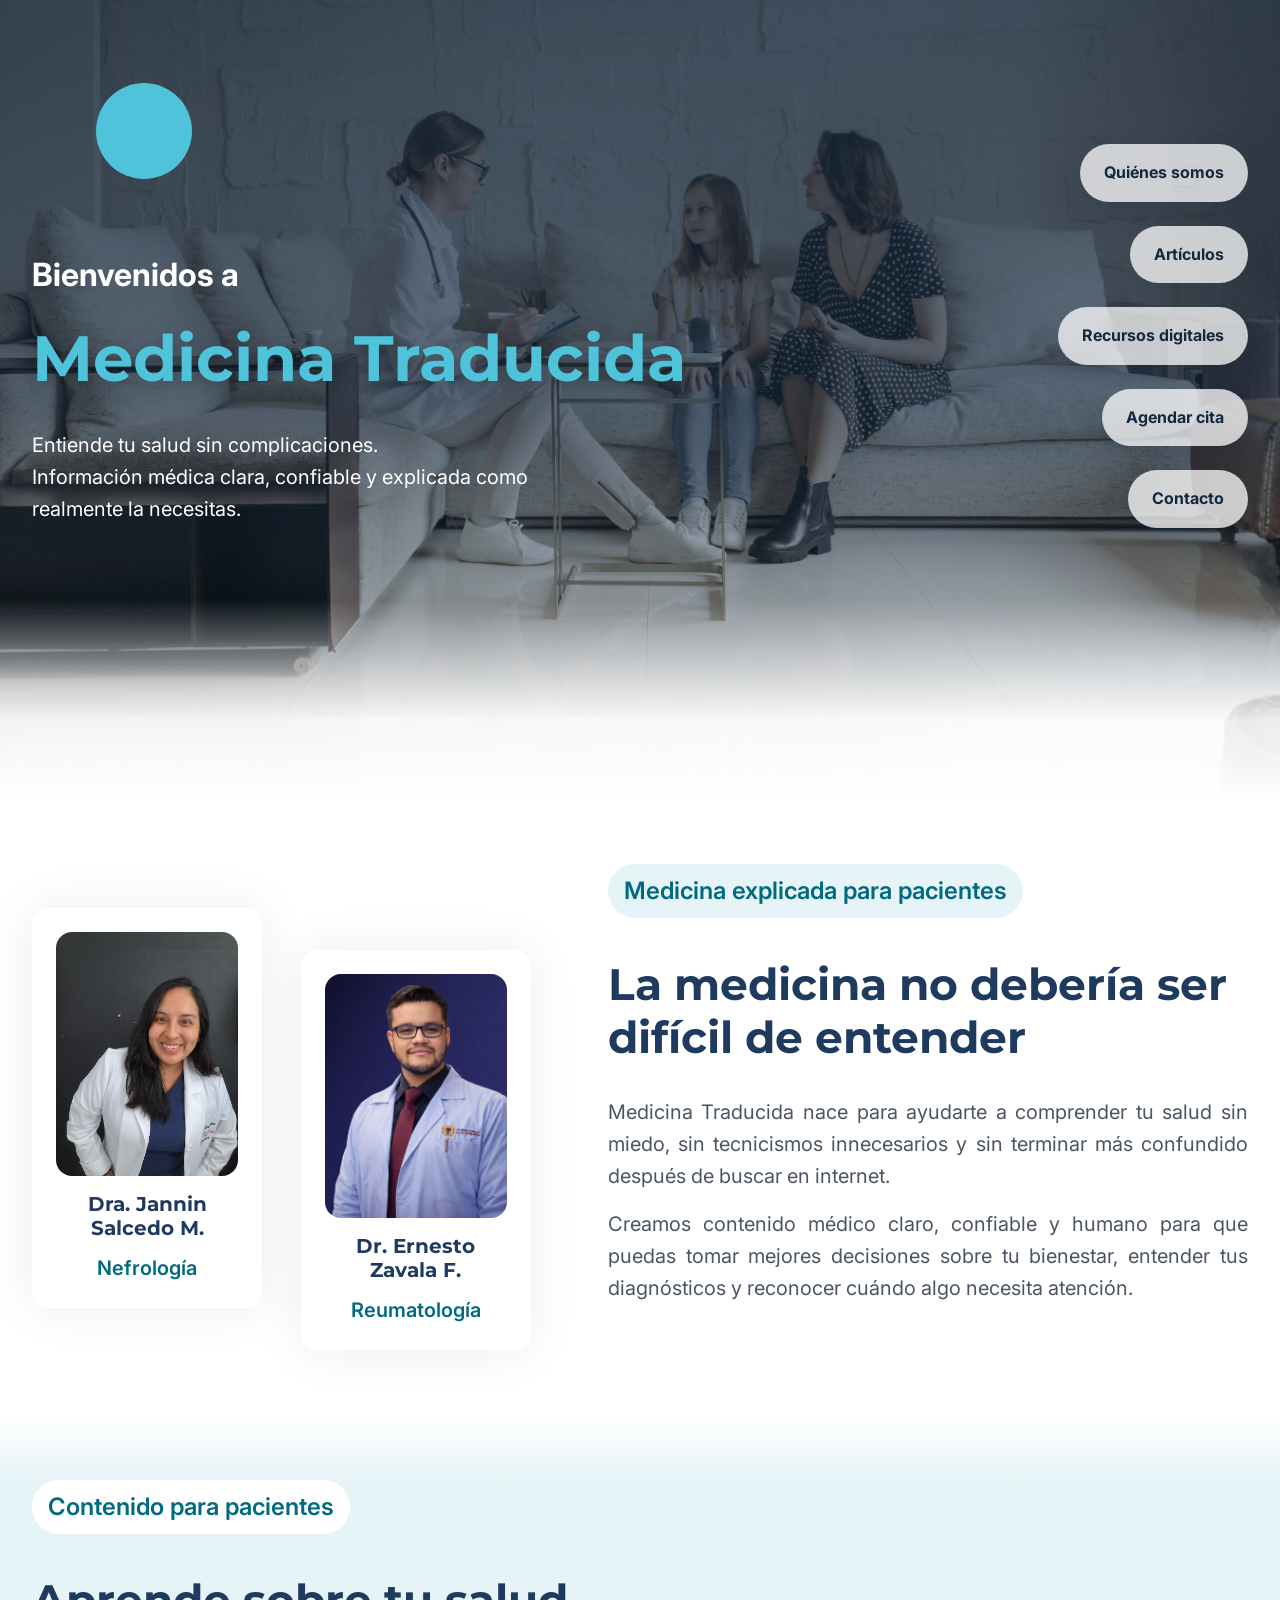
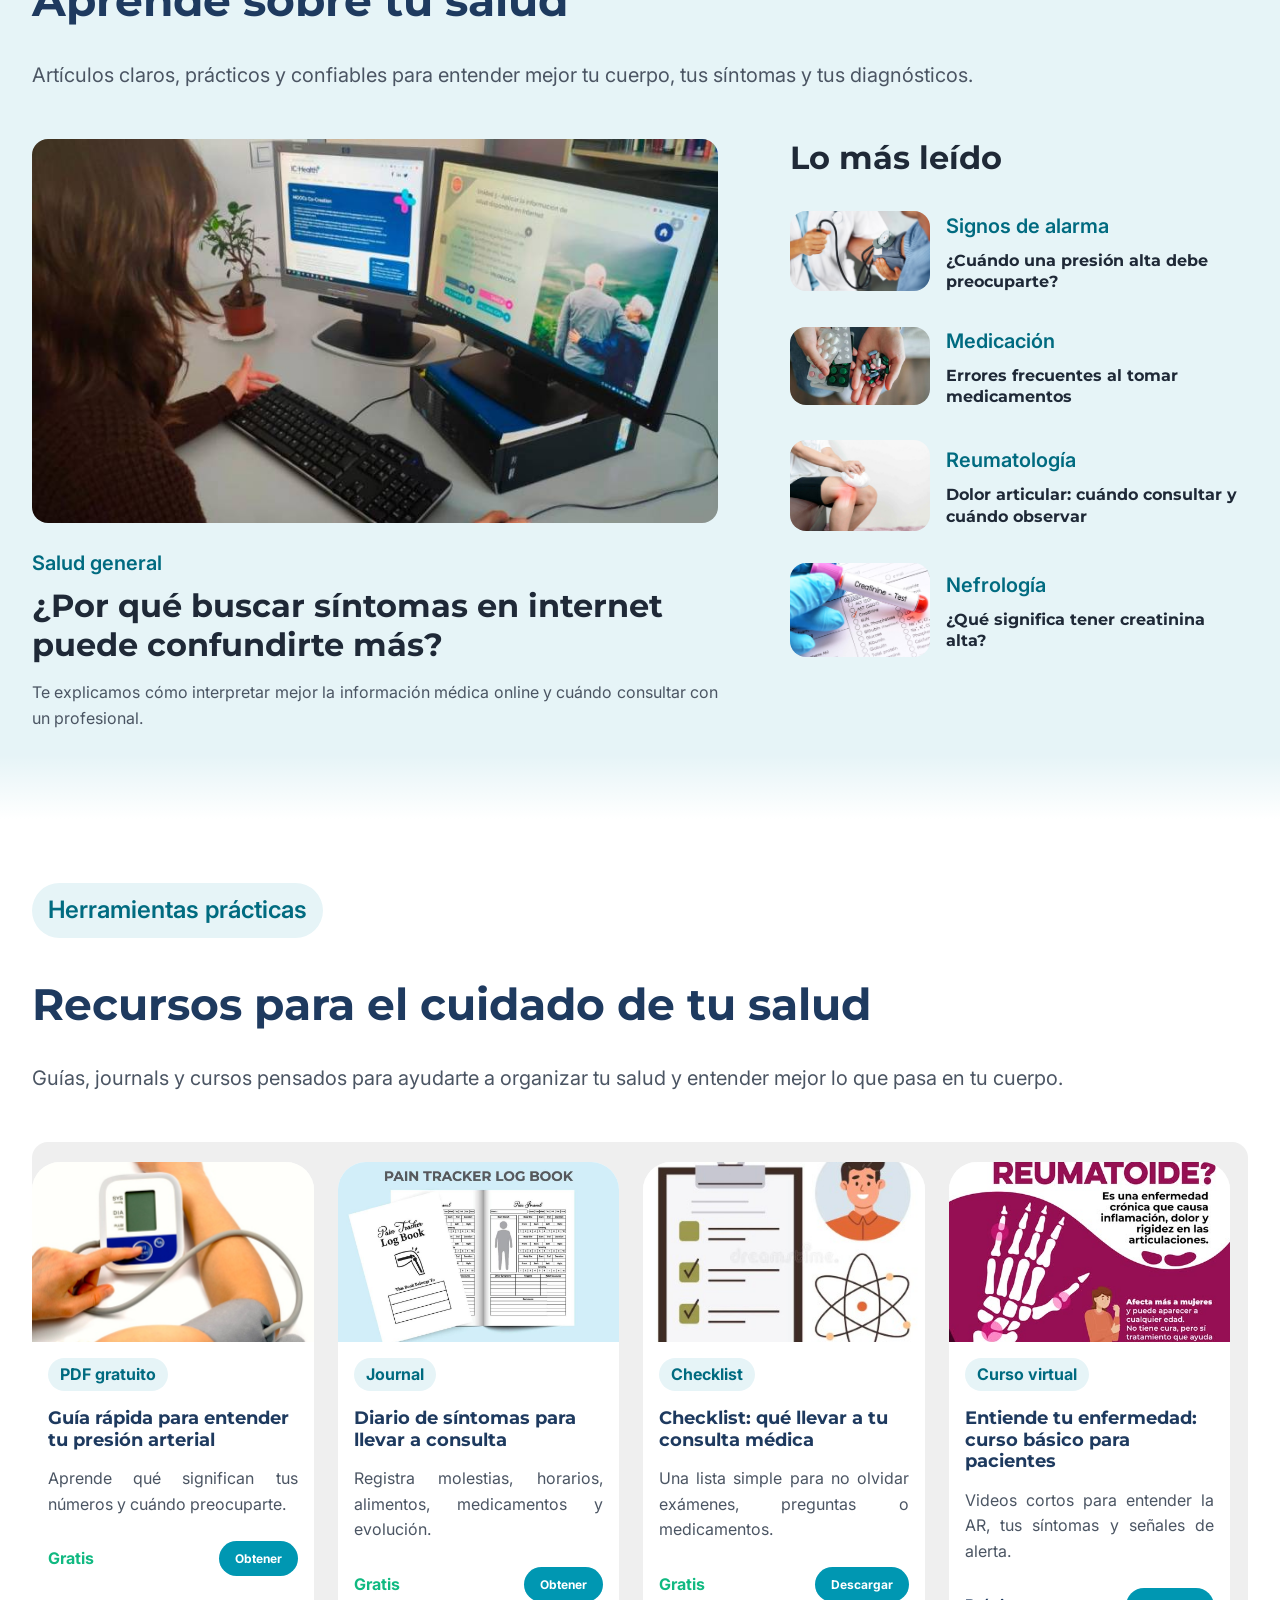
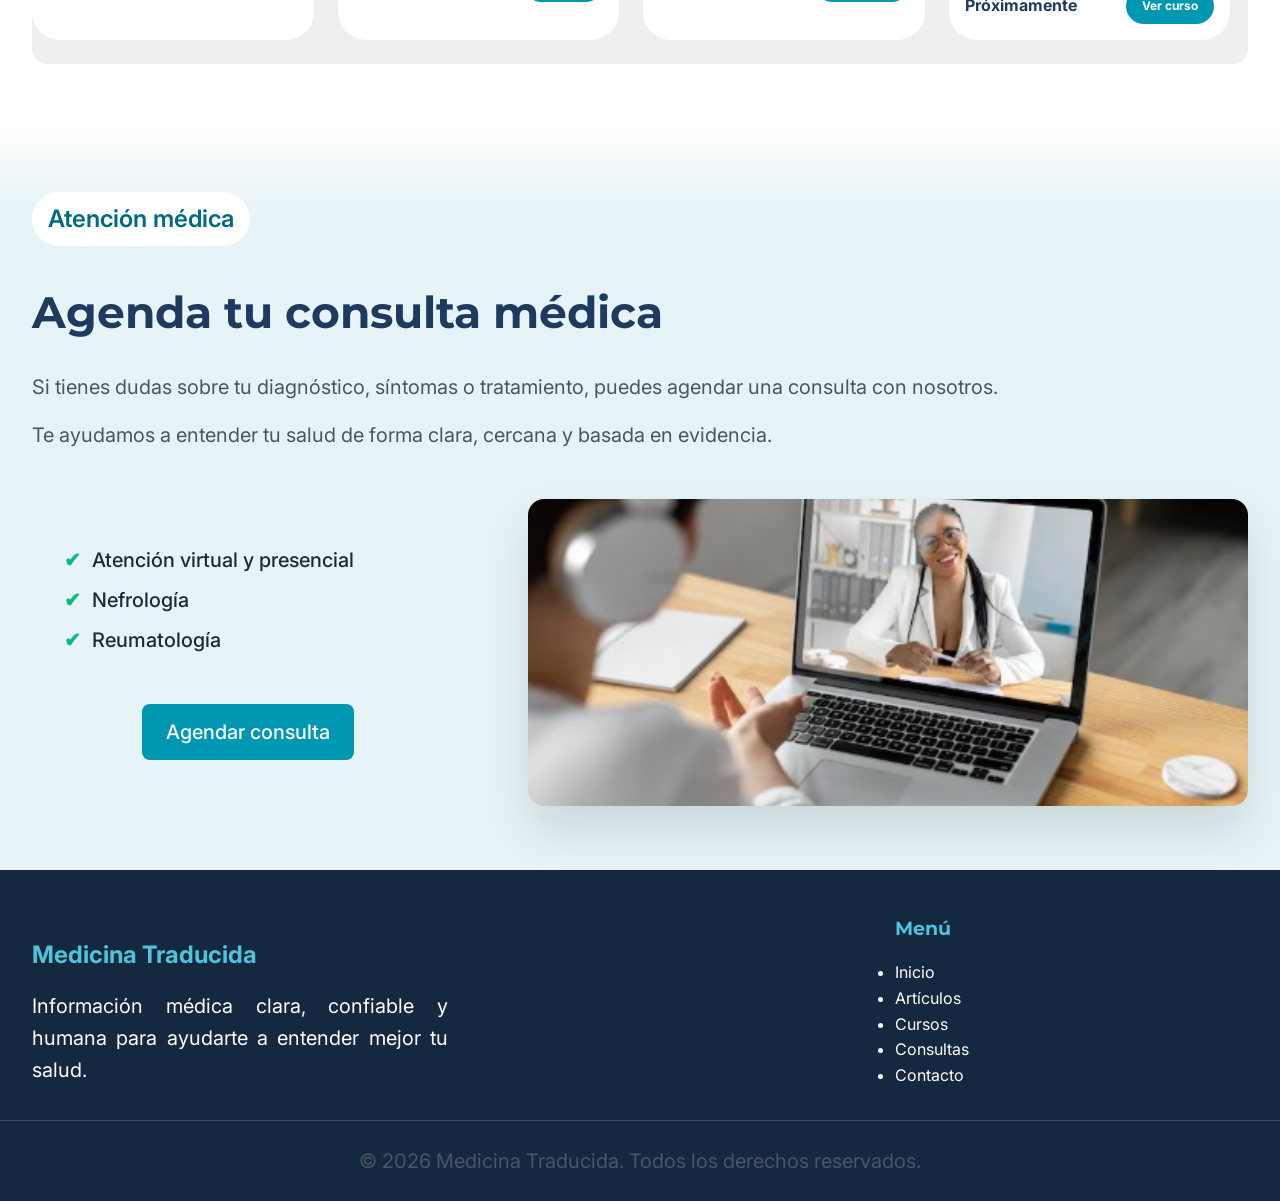
==== commit bd7133e8: "Agregados" ====
--- a/index.html
+++ b/index.html
@@ -307,7 +307,7 @@
     </div>
 
     <div class="footer-bottom">
-      <p>© 2026 Medicina Traducida. Todos los derechos reservados.</p>
+      <p class="final">© 2026 Medicina Traducida. Todos los derechos reservados.</p>
     </div>
   
 </footer>
--- a/MT-estilo.css
+++ b/MT-estilo.css
@@ -544,7 +544,6 @@
 }
 
 
-
 /* ========================= SECCIÓN CONSULTA ========================= */
 
 .consult-section {
@@ -565,8 +564,6 @@
     flex-direction: column;    
     position: relative;
     z-index: 1;
-    gap: clamp(2rem, 5vw, 4rem);
-    align-items: start;
 }
 
 .consult-intro .section-tag {
@@ -574,11 +571,10 @@
 }
 
 .consult-info {
-    display: flex;
-    flex-direction: row;
-    text-align: center;
-    align-self: flex-end;
-    margin-bottom: 4rem;
+    display: grid;
+    grid-template-columns: 0.75fr 1.25fr;
+    align-items: center;
+    gap: clamp(2rem, 5vw, 4rem);
 }
 
 .consult-text {
@@ -590,6 +586,7 @@
     display: grid;
     gap: var(--space-xs); /* 8px */
     list-style: none;
+    text-indent: 2rem; /* espacio para el ícono */
 }
 
 .consult-list li {
@@ -612,23 +609,22 @@
 .consult-buttons {
     margin-top: var(--space-xl); /* 48px */
     font-size: 1.25rem; /* 20px */
+    align-self: center;
 }
 
 /* Imagen */
 
 .consult-image {
-    width: min(100% - 20rem, 800px);
-    margin:
-        clamp(2rem, 5vw, 4rem)
-        auto
-        0;
+    width: 100%;
 }
 
 .consult-image img {
     width: 100%;
-    height: clamp(18rem, 38vw, 34rem);
+    height: clamp(15rem, 24vw, 25rem);
     border-radius: var(--radius-md);
     object-fit: cover;
+    box-shadow: 0 1.5rem 3rem rgba(0, 0, 0, 0.12);
+
 }
 
 
@@ -686,11 +682,13 @@
 
 .footer-bottom {
     border-top: 1px solid rgba(255, 255, 255, 0.18);
-    text-align: center;
     padding-top: var(--space-md); /* 24px */
     color: var(--white);
 }
 
+.final {
+    text-align: center;
+}
 
 
 
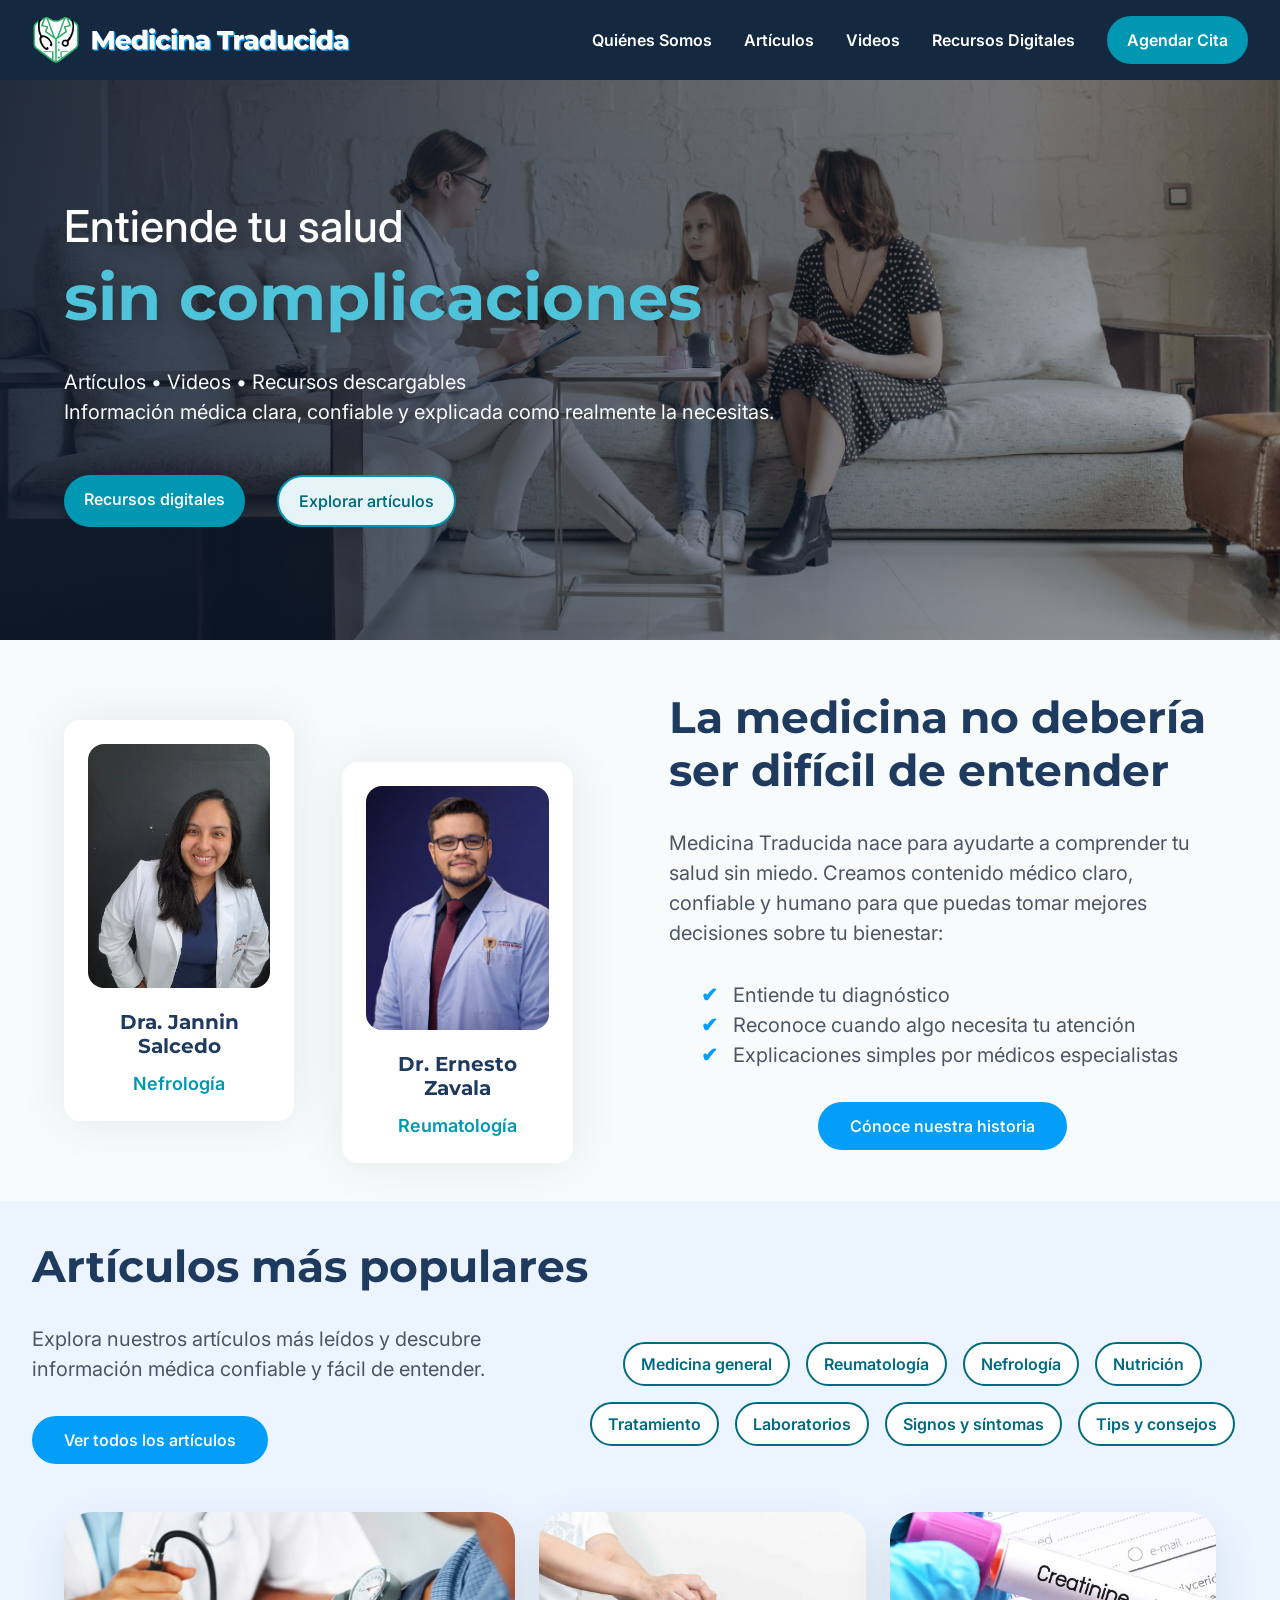
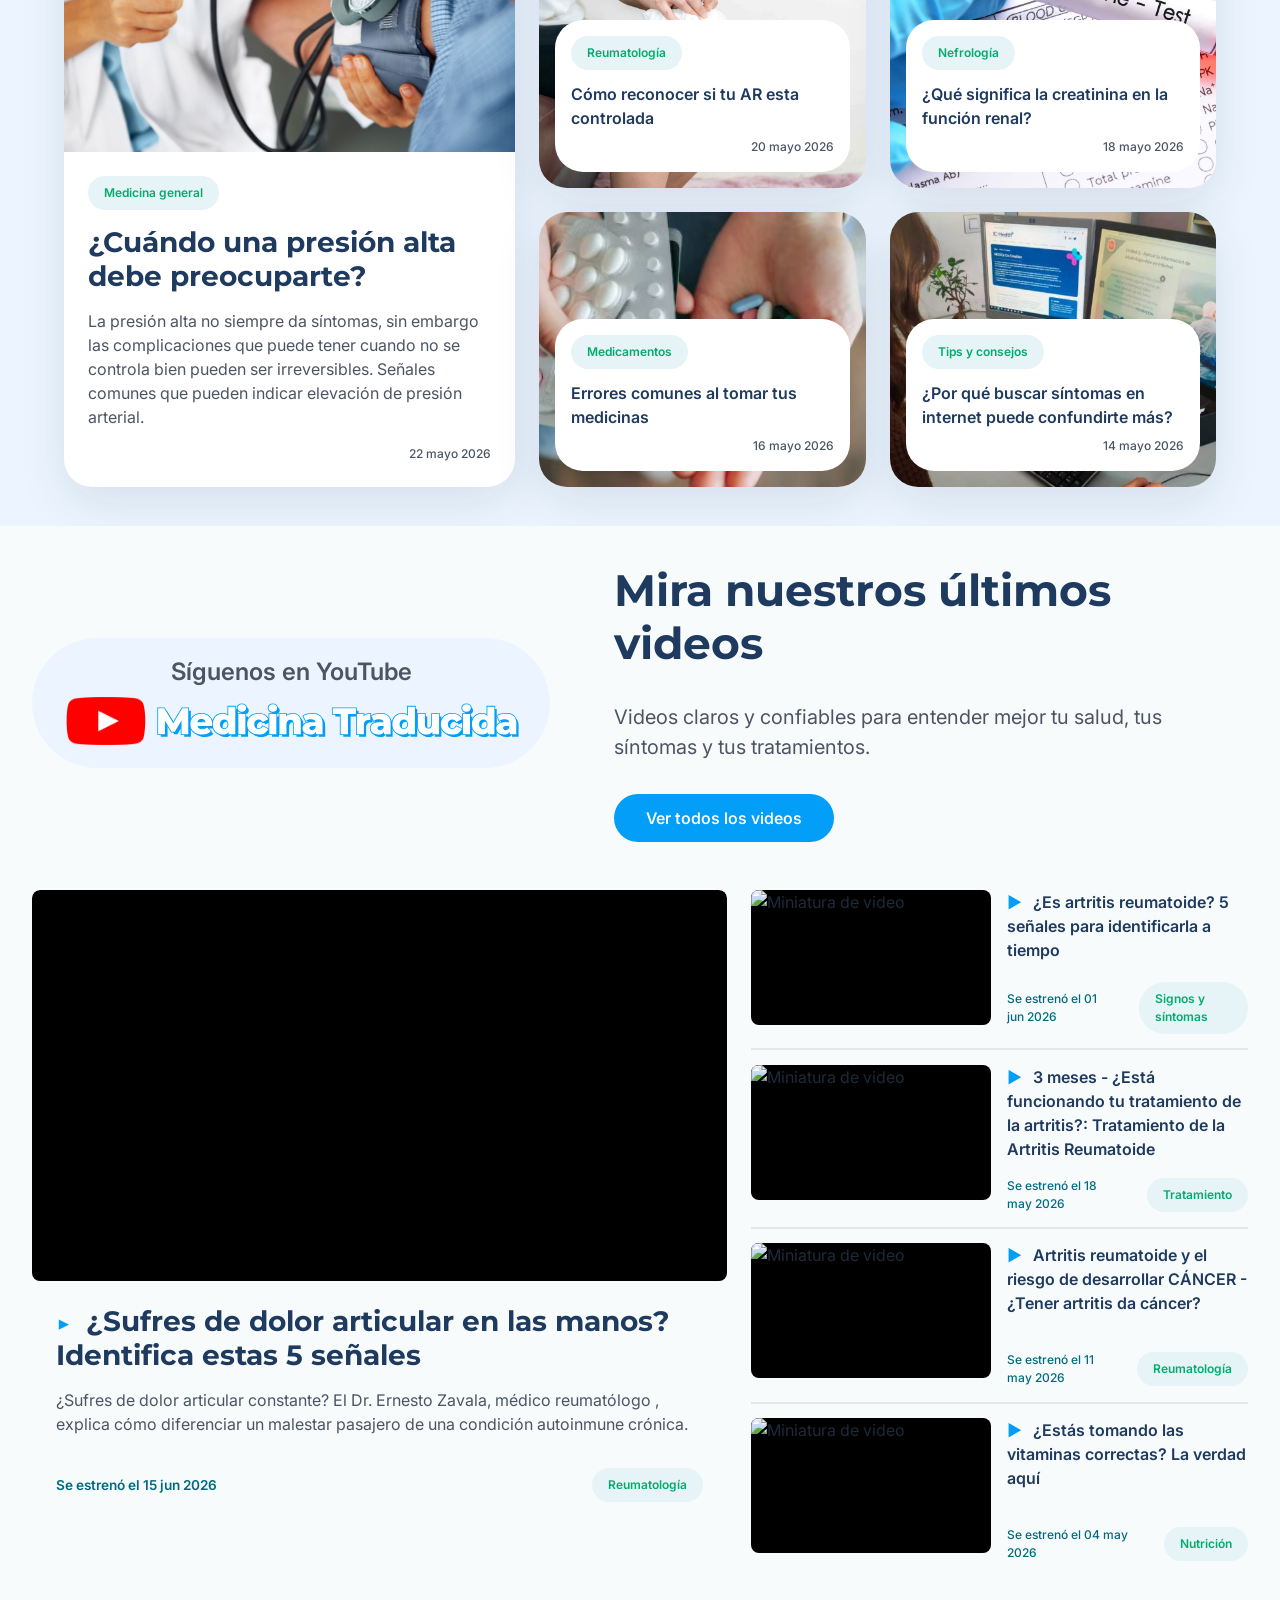
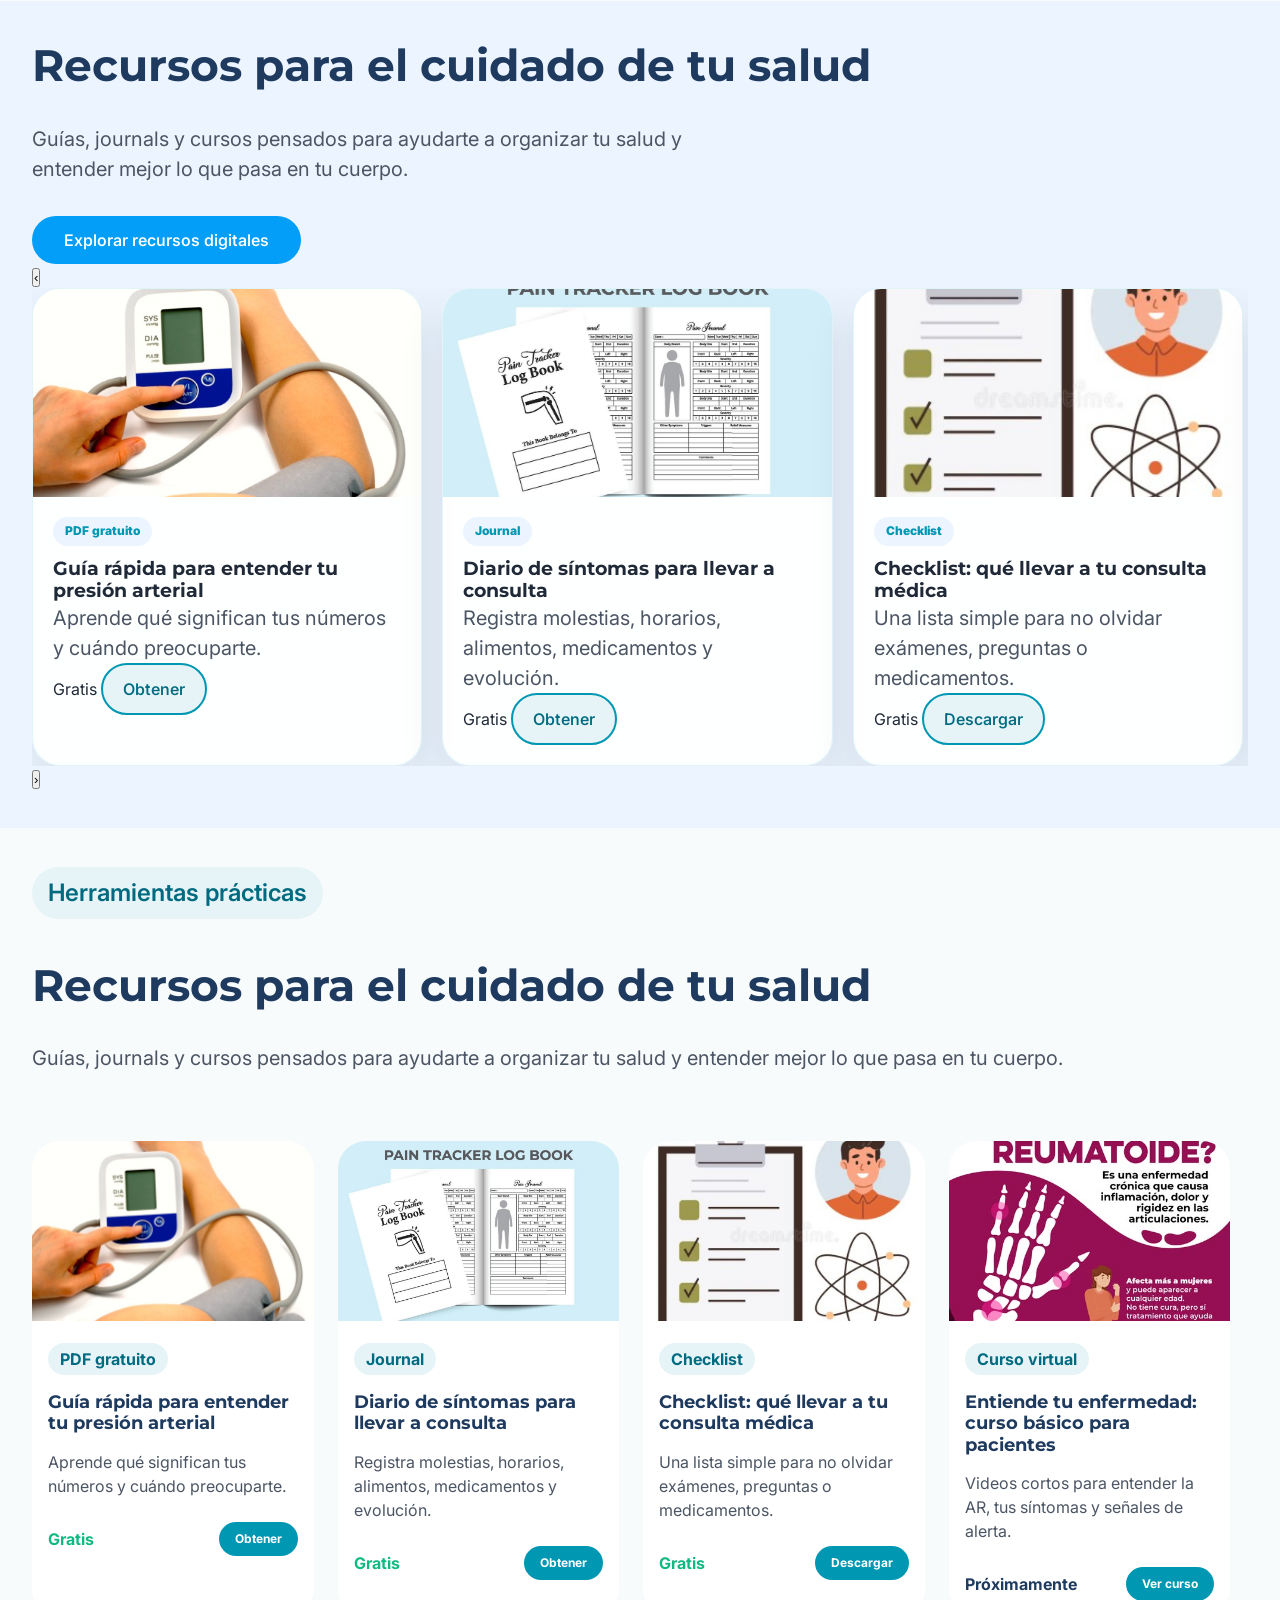
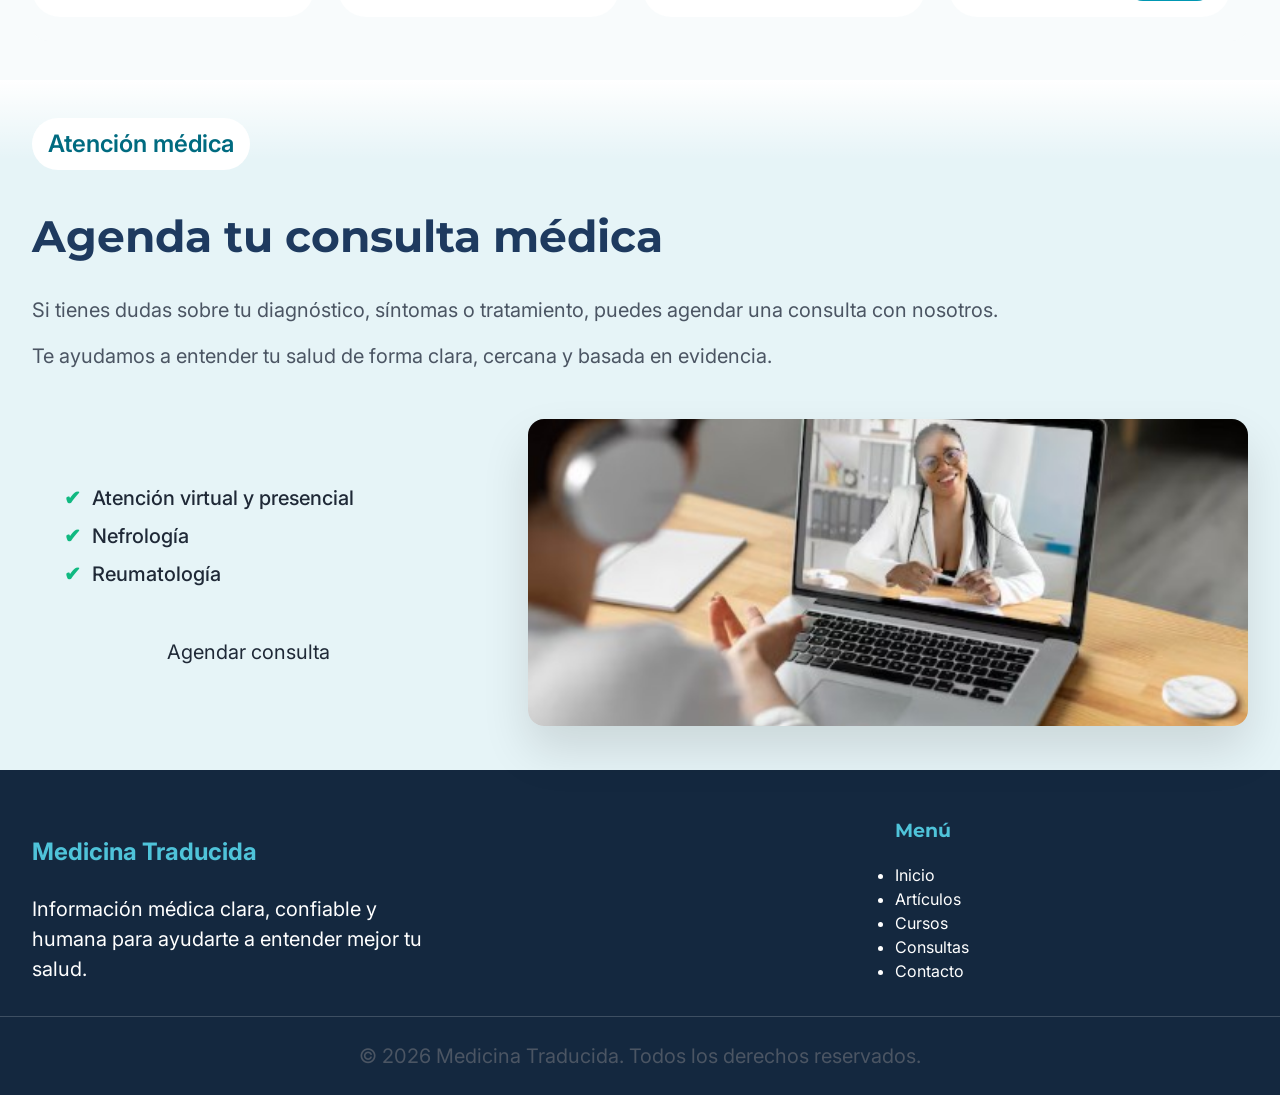
==== commit 8f14aa26: "agregados" ====
--- a/index.html
+++ b/index.html
@@ -4,156 +4,348 @@
   <meta charset="UTF-8">
   <meta name="viewport" content="width=device-width, initial-scale=1.0">
   <meta name="description" content="Información médica clara y confiable explicada para pacientes. Aprende sobre salud, enfermedades y bienestar con Medicina Traducida.">
+  <link href="https://fonts.googleapis.com/css2?family=Inter:wght@400;500;600;700&family=Montserrat:wght@500;600;700;800&family=Nunito:wght@700;800;900&display=swap" rel="stylesheet">
+  <link rel="stylesheet" href="index.css">
+
   <title>Medicina Traducida</title>
-  <link rel="stylesheet" href="MT-estilo.css">
-  <link href="https://fonts.googleapis.com/css2?family=Inter:wght@400;500;600;700&family=Montserrat:wght@600;700;800&display=swap" rel="stylesheet">
 </head>
 
 <body>
-  
-<!-- INICIO: NAV + HERO -->
-<header class="home-hero">
-    <img src="IMAGENES PAG PRINCIPAL/IMG Pag principal 3.jpg" alt="Consulta médica familiar" class="hero-bg-img">    
-    <div class="hero-overlay">
-      <div class="container home-hero-content">
-        
-        <div class="hero-logo"></div>
-
-        <div class="hero-main-text">
-          <span>Bienvenidos a</span>
-          <h1>Medicina Traducida</h1>
-          <p>
-            Entiende tu salud sin complicaciones.<br>
-            Información médica clara, confiable y explicada como realmente la necesitas.
-          </p>
-        </div>
-
-        <div class="hero-top">          
-          <button class="menu-toggle" aria-label="Abrir menú" aria-expanded="false">☰</button>
-          <nav class="hero-nav">
-            <ul class="menu">
-              <li><a href="quienes-somos.html">Quiénes somos</a></li>
-              <li><a href="articulos.html">Artículos</a></li>
-              <li><a href="recursos.html">Recursos digitales</a></li>
-              <li><a href="consultas.html">Agendar cita</a></li>
-              <li><a href="contacto.html">Contacto</a></li>
-            </ul>
-          </nav>
-        </div>
-
-      </div>
-    </div>
+
+<!-- Cabecera Principal -->
+<header class="header-principal">
+  <div class="container header-container">
+    <a href="1-principal.html" class="logo">
+        <img src="LOGO MT/MT icono.svg" alt="Logo Medicina Traducida" class="logo-icon">
+        <img src="LOGO MT/MT texto 1.svg" alt="Medicina Traducida" class="logo-text">  
+    </a>
+
+    <nav class="nav-principal">
+      <a href="2-QuienesSomos.html">Quiénes Somos</a>
+      <a href="3-articulos.html">Artículos</a>
+      <a href="4-videos.html">Videos</a>
+      <a href="5-RecursosDigitales.html">Recursos Digitales</a>
+      <a href="6-AgendaCita.html" class="btn-primario">Agendar Cita</a>
+    </nav>
+  </div>
 </header>
 
 <main>
 
-  <!-- SECCIÓN: INTRODUCCIÓN / PROPUESTA DE VALOR -->
+<!--1era sección: Introducción -->
   <section class="intro-section" aria-labelledby="intro-title">
-    <div class="container intro-content">
-
+    <img src="IMAGENES PAG PRINCIPAL/IMG Pag principal 2.jpg" alt="Consulta médica familiar" class="intro-img">    
+    <div class="intro-overlay">
+      <div class="container intro-container">
+        <span>Entiende tu salud</span>
+        <h1 class="intro-title">sin complicaciones</h1>
+        <p class="intro-text">
+          Artículos • Videos • Recursos descargables <br> Información médica clara, confiable y explicada como realmente la necesitas.
+        </p>            
+        <div class="intro-botones">
+          <a href="5-RecursosDigitales.html" class="btn-primario">Recursos digitales</a>
+          <a href="3-articulos.html" class="btn-secundario">Explorar artículos</a>    
+        </div>
+      </div>
+    </div>
+  </section>
+
+<!--2da sección: Presentación de doctores -->
+  <section class="doctor-section">
+    <div class="container doctor-container">
       <div class="doctor-cards" aria-label="Equipo médico de Medicina Traducida">
-
         <article class="doctor-card">
           <img src="IMAGENES PAG PRINCIPAL/jannin.jpg" alt="Foto de la Dra. Jannin Salcedo">
-          <div class="doctor-info">
-            <h3>Dra. Jannin<br>Salcedo M.</h3>
-            <p>Nefrología</p>
-          </div>
-        </article>
-
+            <div class="doctor-info">
+              <h3>Dra. Jannin Salcedo</h3>
+              <p>Nefrología</p>
+            </div>
+        </article>
         <article class="doctor-card">
           <img src="IMAGENES PAG PRINCIPAL/ernesto.png" alt="Foto del Dr. Ernesto Zavala">
           <div class="doctor-info">
-            <h3>Dr. Ernesto<br>Zavala F.</h3>
+            <h3>Dr. Ernesto Zavala</h3>
             <p>Reumatología</p>
           </div>
         </article>
-
-      </div>
-
-      <header class="section-header intro-text">
-        <span class="section-tag">Medicina explicada para pacientes</span>
-        <h2 id="intro-title">La medicina no debería ser difícil de entender</h2>
-        <p>
-          Medicina Traducida nace para ayudarte a comprender tu salud sin miedo,
-          sin tecnicismos innecesarios y sin terminar más confundido después de buscar en internet.
+      </div>
+      <div class="doctor-intro">
+        <h2 id="doctor-titulo">La medicina no debería ser difícil de entender</h2>
+        <p> 
+          Medicina Traducida nace para ayudarte a comprender tu salud sin miedo. Creamos contenido médico claro, confiable y humano para que puedas tomar mejores decisiones sobre tu bienestar: 
         </p>
-        <p>
-          Creamos contenido médico claro, confiable y humano para que puedas tomar mejores decisiones
-          sobre tu bienestar, entender tus diagnósticos y reconocer cuándo algo necesita atención.
-        </p>
+        <ul class="doctor-list">
+          <li>Entiende tu diagnóstico</li>
+          <li>Reconoce cuando algo necesita tu atención</li>
+          <li>Explicaciones simples por médicos especialistas</li>
+        </ul>
+        <div class="doctor-boton">
+          <a href="2-QuienesSomos.html" class="btn-terciario">Cónoce nuestra historia</a>
+        </div>
+      </div>
+    </div>
+  </section>
+
+<!--3era sección: Arículos mas populares-->
+  <section class="articulos-section" id="articulos">
+    <div class="container articulos-container">
+      <h2 class="articulos-titulo">Artículos más populares</h2>
+      <header class="articulos-header">
+        <div class="articulos-intro">
+          <p> Explora nuestros artículos más leídos y descubre información médica confiable y fácil de entender. </p>
+          <a href="3-articulos.html" class="btn-terciario">Ver todos los artículos</a>
+        </div>            
+        <div class="articulos-tags" aria-label="Categorías de artículos">
+          <a href="#">Medicina general</a>
+          <a href="#">Reumatología</a>
+          <a href="#">Nefrología</a>
+          <a href="#">Nutrición</a>
+          <a href="#">Tratamiento</a>
+          <a href="#">Laboratorios</a>
+          <a href="#">Signos y síntomas</a>
+          <a href="#">Tips y consejos</a>
+        </div>            
+      </header>           
+      <div class="articulos-layout">            
+        <article class="articulo-principal-card">
+          <a href="#">
+            <img src="IMAGENES PAG PRINCIPAL/Articulo img 2.jpg" alt="Persona tomándose la presión arterial"  loading="lazy">
+            <div class="articulo-principal-contenido">
+              <span class="articulo-tag">Medicina general</span>
+              <h3>¿Cuándo una presión alta debe preocuparte?</h3>
+              <p>La presión alta no siempre da síntomas, sin embargo las complicaciones que puede tener cuando no se controla bien pueden ser irreversibles.  Señales comunes que pueden indicar elevación de presión arterial. </p>
+              <time datetime="2026-05-22">22 mayo 2026</time>
+            </div>
+          </a>
+        </article>
+        <div class="articulo-secundario-grid">
+          <article class="articulo-secundario-card">
+            <a href="#">
+              <img src="IMAGENES PAG PRINCIPAL/Articulo img 4.jpg" alt="Persona con dolor de rodilla"  loading="lazy">
+              <div class="articulo-secundario-contenido">
+                <span class="articulo-tag">Reumatología</span>
+                <h4>Cómo reconocer si tu AR esta controlada</h4>
+                <time datetime="2026-05-20">20 mayo 2026</time>
+              </div>
+            </a>
+          </article>
+          <article class="articulo-secundario-card">
+            <a href="#">
+              <img src="IMAGENES PAG PRINCIPAL/Articulo img 5.jpg" alt="Laboratorio de creatinina"  loading="lazy">
+              <div class="articulo-secundario-contenido">
+                <span class="articulo-tag">Nefrología</span>
+                <h4>¿Qué significa la creatinina en la función renal?</h4>
+                <time datetime="2026-05-18">18 mayo 2026</time>
+              </div>
+            </a>
+          </article>
+          <article class="articulo-secundario-card">
+            <a href="#">
+              <img src="IMAGENES PAG PRINCIPAL/Articulo img 3.jpg" alt="Múltiples pastillas"  loading="lazy">
+              <div class="articulo-secundario-contenido">
+                <span class="articulo-tag">Medicamentos</span>
+                <h4>Errores comunes al tomar tus medicinas</h4>
+                <time datetime="2026-05-16">16 mayo 2026</time>
+              </div>
+            </a>
+          </article>
+          <article class="articulo-secundario-card">
+            <a href="#">
+              <img src="IMAGENES PAG PRINCIPAL/Articulo img 1.jpg" alt="Buscando informacion en internet"  loading="lazy">
+              <div class="articulo-secundario-contenido">
+                <span class="articulo-tag">Tips y consejos</span>
+                <h4>¿Por qué buscar síntomas en internet puede confundirte más?</h4>
+                <time datetime="2026-05-14">14 mayo 2026</time>
+              </div>
+            </a>
+          </article>
+        </div>
+      </div>
+    </div>
+  </section>
+
+<!--4ta sección: Videos más recientes-->
+  <section class="videos-section">
+    <div class="container videos-containes">
+      <header class="videos-header">               
+        <div class="youtube-brand-box">
+          <p>Síguenos en YouTube </p>
+          <div>                       
+            <img src="LOGOS EXTERNOS/Youtube_logo.png" alt="Logo Youtube" class="logo-YT">
+            <img src="LOGO MT/MT texto estilo 3.svg" alt="Medicina Traducida" class="logo-text-3">
+          </div>
+        </div>
+        <div class="videos-intro">          
+          <h2>Mira nuestros últimos videos</h2>        
+          <p> Videos claros y confiables para entender mejor tu salud, tus síntomas y tus tratamientos. </p> 
+          <a href="4-videos.html" class="btn-terciario">Ver todos los videos</a>
+        </div>         
       </header>
-
-    </div>
-  </section>
-
-  <!-- SECCIÓN: ARTÍCULOS DESTACADOS -->
-  <section class="articles-section" aria-labelledby="articles-title">
-    <div class="container articles-content">
-
-      <header class="section-header articles-intro">
-        <span class="section-tag">Contenido para pacientes</span>
-        <h2 id="articles-title">Aprende sobre tu salud</h2>
-        <p>
-          Artículos claros, prácticos y confiables para entender mejor tu cuerpo,
-          tus síntomas y tus diagnósticos.
-        </p>
+      <div class="videos-layout">
+        <article class="video-principal">
+          <div class="video-frame">
+            <iframe
+              src="https://www.youtube.com/embed/Lww-wuuEnz4"
+              title="Video principal de Medicina Traducida"
+              allow="accelerometer; autoplay; clipboard-write; encrypted-media; gyroscope; picture-in-picture"
+              allowfullscreen>
+            </iframe>
+          </div>
+          <div class="video-principal-contenido">
+            <h3> ¿Sufres de dolor articular en las manos? Identifica estas 5 señales </h3>
+            <p> ¿Sufres de dolor articular constante? El Dr. Ernesto Zavala, médico reumatólogo , explica cómo diferenciar un malestar pasajero de una condición autoinmune crónica. </p>
+            <div class="video-principal-meta">
+              <time datetime="2026-06-15">Se estrenó el 15 jun 2026</time>
+              <span class="video-tag">Reumatología</span>
+            </div>              
+          </div>
+        </article>
+        <aside class="video-secundario-grid">
+          <article class="video-secundario" data-url="https://www.youtube.com/watch?v=qp8wx3KS_Bs">
+            <a href="#">
+              <div class="video-secundario-img">
+                <img src="https://img.youtube.com/vi/qp8wx3KS_Bs/hqdefault.jpg" alt="Miniatura de video">
+              </div>
+              <div class="video-secundario-contenido">
+                <h4> ¿Es artritis reumatoide? 5 señales para identificarla a tiempo </h4>
+                <div class="video-secundario-meta">
+                  <time datetime="2026-06-01"> Se estrenó el 01 jun 2026</time>
+                  <span class="video-tag">Signos y síntomas</span>
+                </div>                               
+               </div>
+            </a>
+          </article>
+          <article class="video-secundario" data-url="https://www.youtube.com/watch?v=azQnVrcquUs">
+            <a href="#">
+              <div class="video-secundario-img">
+                <img src="https://img.youtube.com/vi/azQnVrcquUs/hqdefault.jpg" alt="Miniatura de video">
+              </div>
+              <div class="video-secundario-contenido">
+                <h4> 3 meses - ¿Está funcionando tu tratamiento de la artritis?: Tratamiento de la Artritis Reumatoide </h4>
+                <div class="video-secundario-meta">
+                  <time datetime="2026-05-18">Se estrenó el 18 may 2026</time>
+                  <span class="video-tag">Tratamiento</span>
+                </div>                                
+              </div>
+            </a>
+          </article>
+          <article class="video-secundario" data-url="https://www.youtube.com/watch?v=Uf95qXvHpJM">
+            <a href="#">
+              <div class="video-secundario-img">
+                <img src="https://img.youtube.com/vi/Uf95qXvHpJM/hqdefault.jpg" alt="Miniatura de video">
+              </div>
+              <div class="video-secundario-contenido">
+                <h4> Artritis reumatoide y el riesgo de desarrollar CÁNCER - ¿Tener artritis da cáncer? </h4>
+                <div class="video-secundario-meta">
+                  <time datetime="2026-05-11">Se estrenó el 11 may 2026</time>
+                  <span class="video-tag">Reumatología</span>
+                </div>
+              </div>
+            </a>
+          </article>
+          <article class="video-secundario" data-url="https://www.youtube.com/watch?v=B6e8zu3-ApA">
+            <a href="#">
+              <div class="video-secundario-img">
+                <img src="https://img.youtube.com/vi/B6e8zu3-ApA/hqdefault.jpg" alt="Miniatura de video">
+              </div>
+              <div class="video-secundario-contenido">
+                <h4> ¿Estás tomando las vitaminas correctas? La verdad aquí </h4>
+                <div class="video-secundario-meta">
+                  <time datetime="2026-05-04">Se estrenó el 04 may 2026</time>
+                  <span class="video-tag">Nutrición</span>
+                </div>
+              </div>
+            </a>
+          </article>
+        </aside>
+      </div>
+    </div>
+  </section>
+
+<!-- 5ta sección: Carrusel de recursos digitales-->
+  <section class="recursos-section" id="recursos">
+    <div class="container recursos-container">
+      <header class="recursos-header">               
+        <h2>Recursos para el cuidado de tu salud</h2>        
+        <p> Guías, journals y cursos pensados para ayudarte a organizar tu salud y entender mejor lo que pasa en tu cuerpo. </p> 
+        <a href="5-RecursosDigitales.html" class="btn-terciario">Explorar recursos digitales</a>       
       </header>
-
-      <div class="articles-layout">
-        <article class="featured-article">
-          <img src="IMAGENES PAG PRINCIPAL/Articulo img 1.jpg" alt="Paciente leyendo información médica"  loading="lazy">
-          <div class="article-info">
-            <span class="article-category">Salud general</span>
-            <h3>¿Por qué buscar síntomas en internet puede confundirte más?</h3>
-            <p>
-              Te explicamos cómo interpretar mejor la información médica online
-              y cuándo consultar con un profesional.
-            </p>
-          </div>
-        </article>
-
-        <aside class="popular-articles" aria-labelledby="popular-title">
-          <h3 id="popular-title">Lo más leído</h3>
-          
-          <article class="small-article">
-            <img src="IMAGENES PAG PRINCIPAL/Articulo img 2.jpg" alt="Persona tomándose la presión arterial"  loading="lazy">
-            <div>
-              <span class="article-category">Signos de alarma</span>
-              <h4>¿Cuándo una presión alta debe preocuparte?</h4>
-            </div>
-          </article>
-
-          <article class="small-article">
-            <img src="IMAGENES PAG PRINCIPAL/Articulo img 3.jpg" alt="Pastillas y medicamentos sobre una mesa"  loading="lazy">
-            <div>
-              <span class="article-category">Medicación</span>
-              <h4>Errores frecuentes al tomar medicamentos</h4>
-            </div>
-          </article>
-
-          <article class="small-article">
-            <img src="IMAGENES PAG PRINCIPAL/Articulo img 4.jpg" alt="Persona con dolor en la rodilla"  loading="lazy">
-            <div>
-              <span class="article-category">Reumatología</span>
-              <h4>Dolor articular: cuándo consultar y cuándo observar</h4>
-            </div>
-          </article>
-
-          <article class="small-article">
-            <img src="IMAGENES PAG PRINCIPAL/Articulo img 5.jpg" alt="Vaso de agua junto a exámenes médicos"  loading="lazy">
-            <div>
-              <span class="article-category">Nefrología</span>
-              <h4>¿Qué significa tener creatinina alta?</h4>
-            </div>
-          </article>
-
-        </aside>
-
-      </div>
-
-    </div>
-  </section>
+      <div class="recursos-carrusel">
+        <button class="recursos-btn recursos-prev" type="button" aria-label="Recurso anterior"> ‹ </button>
+        <div class="recursos-viewport">
+          <div class="recursos-grid">
+            <article class="recursos-card">
+              <img src="IMAGENES PAG PRINCIPAL/Recurso img 1.jpg" alt="Guía digital para controlar la presión arterial"  loading="lazy">
+              <div class="recursos-contenido">
+                <span class="recursos-tipo">PDF gratuito</span>
+                <h3>Guía rápida para entender tu presión arterial</h3>
+                <p>Aprende qué significan tus números y cuándo preocuparte.</p>
+                <div class="recursos-info">
+                  <span class="recursos-precio gratis">Gratis</span>
+                  <a href="#" class="btn-secundario">Obtener</a>
+                </div>
+              </div>
+            </article>
+            <article class="recursos-card">
+              <img src="IMAGENES PAG PRINCIPAL/Recurso img 2.jpg" alt="Journal para registrar síntomas diarios"  loading="lazy">
+              <div class="recursos-contenido">
+                <span class="recursos-tipo">Journal</span>
+                <h3>Diario de síntomas para llevar a consulta</h3>
+                <p>Registra molestias, horarios, alimentos, medicamentos y evolución.</p>
+                <div class="recursos-info">
+                  <span class="recursos-precio gratis">Gratis</span>
+                  <a href="#" class="btn-secundario">Obtener</a>
+                </div>
+              </div>
+            </article>
+            <article class="recursos-card">
+              <img src="IMAGENES PAG PRINCIPAL/Recurso img 3.jpg" alt="Checklist médica antes de ir a consulta"  loading="lazy">
+              <div class="recursos-contenido">
+                <span class="recursos-tipo">Checklist</span>
+                <h3>Checklist: qué llevar a tu consulta médica</h3>
+                <p>Una lista simple para no olvidar exámenes, preguntas o medicamentos.</p>
+                <div class="recursos-info">
+                  <span class="recursos-precio gratis">Gratis</span>
+                  <a href="#" class="btn-secundario">Descargar</a>
+                </div>
+              </div>
+            </article>
+            <article class="recursos-card">
+              <img src="IMAGENES PAG PRINCIPAL/Recurso img 4.jpg" alt="Curso virtual sobre Artritis Reumatoide"  loading="lazy">
+              <div class="recursos-contenido">
+                <span class="recursos-tipo">Curso virtual</span>
+                <h3>Entiende tu enfermedad: curso básico para pacientes</h3>
+                <p>Videos cortos para entender la AR, tus síntomas y señales de alerta.</p>
+                <div class="recursos-info">
+                  <span class="recursos-precio">Próximamente</span>
+                  <a href="#" class="btn-secundario">Ver curso</a>
+                </div>
+              </div>
+            </article>
+            <article class="recursos-card">
+              <img src="IMAGENES PAG PRINCIPAL/Recurso img 5.jpg" alt="Planificador de medicamentos"  loading="lazy">
+              <div class="recursos-contenido">
+                <span class="recursos-tipo">PDF editable</span>
+                <h3>Planificador semanal de medicamentos</h3>
+                <p>Organiza dosis, horarios y notas importantes para evitar olvidos.</p>
+                <div class="recursos-info">
+                  <span class="recursos-precio">S/ 9.90</span>
+                  <a href="#" class="btn-secundario">Ver más</a>
+                </div>
+              </div>
+            </article>
+          </div>
+        </div>
+        <button class="recursos-btn recursos-next" type="button" aria-label="Siguiente recurso"> › </button>
+      </div>
+      <div class="recursos-dots" aria-label="Indicadores del carrusel"></div>
+    </div>
+  </section>
+
+
+
+
+
 
   <!-- SECCIÓN: RECURSOS / PRODUCTOS DIGITALES -->
   <section class="resources-section" aria-labelledby="resources-title">
--- a/index.css
+++ b/index.css
@@ -0,0 +1,1826 @@
+/* --- ESTILOS GLOBALES --- */
+
+:root {
+
+    /* COLORES PRINCIPALES */
+    --primary: #0097B2;    
+    --primary-light: #4FC3D9;
+    --primary-light-soft: #E6F4F7;    
+    --primary-dark: #006B80;
+
+    --secondary: #1E3A5F;  
+    --secondary-light: #3A5F8A;
+    --secondary-light-soft: #ecf5ff;  
+    --secondary-dark: #14283F;
+
+    /* COLORES DE MARCA */
+    --mt-blue: #029ef8;
+    --mt-blue-light: #7BCBFF;
+    --mt-green: #03ac6c;
+    --mt-green-light: #6FDCAA;
+
+    /* NEUTRALES */
+    --white: #FFFFFF; 
+    --gray-light: #F8FBFC; 
+    --gray: #9CA3AF; 
+    --text: #1F2937;
+    --text-muted: #4B5563;
+
+    /* ESTADOS */
+    --success: #10B981; 
+    --warning: #F59E0B; 
+    --error: #EF4444;
+
+    /* TIPOGRAFÍA */
+    --font-title: 'Montserrat', sans-serif; 
+    --font-text: 'Inter', sans-serif;
+
+    /* ESPACIADO */
+    --space-xs: 0.5rem;   /* 8px */
+    --space-sm: 1rem;     /* 16px */
+    --space-md: 1.5rem;   /* 24px */
+    --space-lg: 2rem;     /* 32px */
+    --space-xl: 3rem;     /* 48px */
+    --space-xxl: 5rem;    /* 80px */
+
+    /* RADIOS */
+    --radius-sm: 0.5rem;   /* 8px */
+    --radius-md: 1rem;     /* 16px */
+    --radius-lg: 1.75rem;  /* 28px */
+    --radius-pill: 999px;
+}
+
+/* --- BASE GENERAL --- */
+
+* {
+    margin: 0; 
+    padding: 0; 
+    box-sizing: border-box;
+}
+
+html {
+  font-size: 100%;                   /* 16px */
+  scroll-behavior: smooth;
+}
+
+body {
+    font-family: var(--font-text);
+    background-color: var(--white);
+    color: var(--text);
+    line-height: 1.5;
+}
+
+h1, h2, h3 {
+    font-family: var(--font-title);
+    line-height: 1.2;
+}
+
+h1 {
+    font-size: clamp(3rem, 5vw, 4rem);       
+}
+
+h2 {
+    font-size: clamp(2rem, 4vw, 2.75rem);
+    color: var(--secondary);
+    margin-bottom: var(--space-lg);       
+}
+
+p {
+    font-size: 1.25rem;          
+    color: var(--text-muted);
+    text-align: left;
+}
+
+a {
+    color: inherit;
+    text-decoration: none;
+}
+
+/* --- LAYOUTS --- */
+
+section {
+    padding-block: clamp(2rem, 3vw, 2.5rem);
+    background-color: var(--gray-light);
+    position: relative;
+}
+
+.container {
+    width: min(100% - 4rem, 1400px);
+    margin-inline: auto;
+}
+
+/* --- COMPONENTES --- */
+
+.btn-primario,
+.btn-secundario,
+.btn-terciario {
+    display: inline-block;
+    font-weight: 550;
+    font-size: 1rem;
+    text-decoration: none;
+    transition: background-color 0.2s ease, transform 0.2s ease;
+}
+
+.btn-primario {
+    background-color: var(--primary);
+    color: var(--white);
+    padding: 0.75rem 1.25rem;
+    border-radius: var(--radius-lg);
+}
+
+.btn-primario:hover {
+    background-color: var(--primary-dark);
+    transform: scale(1.03);
+}
+
+.btn-secundario {
+    background-color: var(--primary-light-soft);
+    color: var(--primary-dark);
+    border: 0.15rem solid var(--primary);
+    padding: 0.75rem 1.25rem;
+    border-radius: var(--radius-lg);
+}
+
+.btn-secundario:hover {
+    background-color: var(--white);
+    transform: scale(1.03);
+}
+
+.btn-terciario {
+    background-color: var(--mt-blue);
+    color: var(--white);
+    padding: 0.75rem 2rem;
+    border-radius: var(--radius-pill);
+}
+
+.btn-terciario:hover {
+    background-color: var(--mt-blue);
+    color: var(--secondary-dark);
+    transform: scale(1.05);
+}
+
+/* ================================================================= */
+
+
+.section-header {
+    display: flex;
+    flex-direction: column;
+    align-items: flex-start;
+    gap: var(--space-sm);            
+    margin-bottom: var(--space-xl); 
+}
+
+.section-tag {
+    display: inline-block;
+    color: var(--primary-dark);
+    background-color: var(--primary-light-soft);
+    padding: 0.5rem 1rem;   /* 8px arriba y abajo, 12px lados */
+    border-radius: var(--radius-pill);
+    font-size: 1.5rem;  /* 24px */
+    font-weight: 600;
+    margin-bottom: var(--space-md);
+    text-align: center;
+    width: fit-content;
+}
+
+.section-header h2 {
+    font-size: clamp(2rem, 4vw, 2.75rem);   /* 32px a 44px */
+    color: var(--secondary);
+    margin-bottom: var(--space-sm);         /* 16px */
+}
+
+/* ================================================================= */
+
+
+
+
+
+/* CABECERA PRINCIPAL */
+
+.header-principal{
+    position: sticky;
+    top: 0;
+    z-index: 20;
+    background: var(--secondary-dark);
+}
+
+.header-container{
+  display: flex;
+  align-items: center;
+  justify-content: space-between;
+  min-height: 5rem;                   /* 64px */
+  gap: var(--space-lg);               /* 32px */
+}
+
+.logo{
+    display: flex;
+    align-items: center;
+    gap: 0.5rem;
+}
+
+.logo-icon{
+    height: 3rem;
+    width: auto;
+    display: block;
+}
+
+.logo-text {
+  height: 2.75rem;
+  width: auto;
+  display: block;
+}
+
+.nav-principal{
+  display: flex;
+  align-items: center;
+  gap: clamp(1rem, 2.5vw, 2rem);
+}
+
+.nav-principal a{
+    position: relative;
+    color: var(--white);
+    font-size: 1rem;
+    font-weight: 600;
+    transition: color 0.2s ease;
+}
+
+.nav-principal a:hover{
+  color: var(--primary-light);
+}
+
+/* 1era SECCION: INTRODUCCION */
+
+.intro-section {
+    min-height: 35rem;               
+    overflow: hidden;
+    position: relative;
+}
+
+.intro-img, 
+.intro-overlay {
+    position: absolute;
+    inset: 0;
+    width: 100%;
+    height: 100%;    
+}
+
+.intro-img {
+    object-fit: cover;    
+    z-index: 0;
+}
+
+.intro-overlay {
+    z-index: 1;
+    background: linear-gradient(
+        to right,
+      rgba(14, 26, 46, 0.85) 0%,
+      rgba(14, 26, 46, 0.55) 50%,
+      rgba(14, 26, 46, 0.30) 100%
+    );
+}
+
+.intro-container {
+    position: relative;
+    z-index: 2;
+    display: flex;
+    flex-direction: column;
+    justify-content: center;
+    height: 100%;
+    padding-inline: var(--space-lg);
+}
+
+.intro-container span {
+    display: inline-block;
+    font-family: var(--font-text);
+    color: var(--white);
+    font-size: clamp(2rem, 4vw, 2.75rem);                     
+    font-weight: 500;
+}
+
+.intro-container h1 {
+    margin-bottom: 2rem;                     
+    color: var(--primary-light);
+    text-shadow: 0 3px 18px rgba(0, 0, 0, 0.25);
+}
+
+.intro-text {
+    max-width: 70rem; 
+    color: var(--gray-light);
+    font-weight: 400;
+    margin-bottom: 3rem;
+}
+
+.intro-botones {
+    display: flex;
+    gap: var(--space-lg);
+}
+
+/* 2da sección: PRESENTACION DE DOCTORES */
+
+.doctor-container {
+    display: grid;
+    grid-template-columns: auto 1fr;
+    gap: 6rem; 
+    align-items: center;
+    padding-inline: var(--space-lg);
+}
+
+.doctor-cards {
+    display: flex;
+    align-items: center;
+    gap: min(3rem, 4vw); 
+}
+
+.doctor-card {
+    width: clamp(10rem, 18vw, 18rem); 
+    background-color: var(--white);
+    border-radius: var(--radius-md); 
+    padding: var(--space-md);
+    box-shadow: 0 0 50px rgba(0,0,0,0.08);
+    text-align: center;
+}
+
+.doctor-card img {
+    width: 100%;
+    border-radius: var(--radius-md); 
+    margin-bottom: var(--space-sm);
+}
+
+.doctor-card h3 {
+    font-size: 1.25rem; 
+    color: var(--secondary);
+    margin-bottom: 0.75rem; 
+}
+
+.doctor-card p {
+    color: var(--primary);
+    font-size: 1.125rem;
+    font-weight: 600;
+    text-align: center;    
+}
+
+.doctor-intro {
+    display: flex;
+    flex-direction: column;
+    align-items: flex-start;
+}
+
+.doctor-intro p { 
+    width: 100%;
+    max-width: 35rem;
+    margin-bottom: 2rem;               
+}
+
+.doctor-list {
+    display: grid;
+    list-style: none;
+    text-indent: 2rem;
+    font-size: 1.25rem;
+    color: var(--text-muted);
+    margin-bottom: 2rem;
+}
+
+.doctor-list li {
+    position: relative;
+    padding-left: 2rem; 
+    text-align: start;
+}
+
+.doctor-list li::before {
+    content: "✔";
+    position: absolute;
+    left: 0;
+    color: var(--mt-blue);
+    font-weight: 800;
+}
+
+.doctor-boton {
+    align-self: center;
+}
+
+/* efecto escalera */
+
+.doctor-card:last-child {
+    margin-top: clamp(5rem, calc(6rem - 1vw), 6rem);     /* 80px a 96px */
+}
+
+/* 3era seccion: LAYOUT DE ARTICULOS */
+
+.articulos-section {
+    background-color: var(--secondary-light-soft);
+}
+
+.articulos-header {
+    display: grid;
+    grid-template-columns: 0.85fr 1.15fr;
+    gap: 3rem;
+    align-items: end;
+    margin-bottom: 3rem;
+}
+
+.articulos-intro {
+    align-self: center;
+}
+
+.articulos-intro p { 
+    width: 100%;
+    max-width: 35rem;
+    margin-bottom: 2rem;
+}
+
+.articulos-tags {
+    display: flex;
+    flex-wrap: wrap;
+    justify-content: center;
+    gap: 1rem;
+    align-self: center;
+}
+
+.articulos-tags a {
+    padding: 0.5rem 1rem;
+    border: 2px solid var(--primary-dark);
+    border-radius: var(--radius-pill);
+    background: var(--white);
+    color: var(--primary-dark);
+    font-size: 1rem;
+    font-weight: 600;
+    text-decoration: none;
+    transition: all 0.25s ease;
+}
+
+.articulos-tags a:hover {
+    background: var(--primary-light-soft);
+    color: var(--primary);
+    transform: scale(1.03);
+}
+
+.articulos-layout {
+    display: grid;
+    grid-template-columns: 0.8fr 1.2fr;
+    gap: 1.5rem;
+    align-items: stretch;
+    padding-inline: 2rem;
+}
+
+.articulo-secundario-grid {
+    display: grid;
+    grid-template-columns: repeat(2, 1fr);
+    gap: 1.5rem;
+}
+
+.articulo-principal-card,
+.articulo-secundario-card {
+    overflow: hidden;
+    border-radius: var(--radius-lg);
+    background: var(--white);
+    box-shadow: 0 1rem 3rem rgba(20, 40, 63, 0.1);
+}
+
+.articulo-secundario-card {
+    position: relative;
+    min-height: 15rem;
+    transition: transform 0.25s ease, box-shadow 0.25s ease;
+}
+
+.articulo-principal-card:hover,
+.articulo-secundario-card:hover {
+    transform: translateY(-4px);
+    box-shadow: 0 1.5rem 3rem rgba(20, 40, 63, 0.15);
+} 
+
+.articulo-principal-card a,
+.articulo-secundario-card a {
+    color: inherit;
+}
+
+.articulo-principal-card img {
+    width: 100%;
+    height: 15rem;
+    display: block;
+    object-fit: cover;
+}
+
+.articulo-secundario-card img {
+    width: 100%;
+    height: 100%;
+    min-height: 15rem;
+    display: block;
+    object-fit: cover;
+    transition: transform 0.35s ease;
+}
+
+.articulo-principal-contenido,
+.articulo-secundario-contenido {
+    display:flex;
+    flex-direction:column;
+}
+
+.articulo-principal-contenido {
+    padding: 1.5rem;
+}
+
+.articulo-secundario-contenido {
+    position: absolute;
+    left: 1rem;
+    right: 1rem;
+    bottom: 1rem;
+    padding: 1rem;
+    border-radius: var(--radius-lg);
+    background:var(--white)
+}
+
+.articulo-tag {
+    display: inline-flex;
+    width: fit-content;
+    font-size: 0.75rem;
+    font-weight: 600;
+    color: var(--mt-green);
+    background-color: var(--primary-light-soft);
+    padding-inline: 1rem;
+    padding-block: 0.5rem;
+    border-radius: var(--radius-pill);
+}
+
+.articulo-principal-contenido h3 {
+    color: var(--secondary);
+    font-weight: 700;
+    font-size: 1.75rem;
+    margin: 1rem 0 1rem;
+}
+
+.articulo-secundario-contenido h4 {
+    font-size: 1rem;
+    font-weight: 600;
+    color: var(--secondary);
+    margin: 0.75rem 0 0.5rem;
+}
+
+.articulo-principal-contenido p {
+    margin-bottom: 1rem;
+    font-size: 1rem;
+}
+
+.articulo-principal-contenido time,
+.articulo-secundario-contenido time {
+    color: var(--text-muted);
+    font-size: 0.75rem;
+    font-weight: 500;
+    margin-top:auto;
+    align-self:flex-end;    
+}
+
+/* 4ta seccion: LAYOUT DE VIDEOS */
+
+.videos-header {
+    display: grid;
+    grid-template-columns: 0.9fr 1.1fr;
+    gap: 4rem;
+    align-items: center;
+    margin-bottom: 3rem;
+}
+
+.youtube-brand-box {
+    display: flex;
+    flex-direction: column;
+    align-items: center;
+    padding-inline: 1.75rem;
+    padding-block: 1rem;
+    background: var(--secondary-light-soft);
+    border-radius: var(--radius-pill);
+}
+
+.youtube-brand-box p {
+    display: flex;
+    align-self: center;
+    gap: 1rem;
+    color: var(--text-muted);
+    font-size: 1.5rem;
+    font-weight: 600;
+}
+
+.youtube-brand-box div {
+    display: grid;
+    grid-template-columns: 0.2fr 0.8fr;
+    align-items: center;
+    justify-items: center;
+}
+
+.youtube-brand-box .logo-YT {
+    width: 5rem;
+    height: 3rem;
+}
+
+.youtube-brand-box .logo-text-3 {
+    display: block;
+    width: min(27rem, 100%);
+    height: auto;
+}
+
+.videos-intro p {
+    width: 100%;
+    max-width: 35rem;
+    margin-bottom: 2rem;
+}
+
+.videos-layout {
+    display: grid;
+    grid-template-columns: 1.4fr 1fr;
+    gap: 1.5rem;
+    align-items: start;
+}
+
+.video-principal {
+    overflow: hidden;
+    border-radius: var(--radius-sm);
+}
+
+.video-frame {
+    aspect-ratio: 16/9;
+    background: black;
+    border-radius: var(--radius-sm);
+    overflow: hidden;
+}
+
+.video-frame iframe {
+    width: 100%;
+    height: 100%;
+    border: 0;
+    display: block;
+}
+
+.video-principal-contenido {
+    padding-inline: 1.5rem;
+    padding-top: 1.5rem;
+}
+
+.video-principal-contenido h3 {
+    font-size: 1.75rem;
+    color: var(--secondary);
+    font-weight: 700;
+    margin-bottom: 1rem;
+}
+
+.video-principal-contenido h3::before{
+    content:"▶";
+    color:var(--mt-blue);
+    margin-right:0.5rem;
+    font-size:1.5rem;
+}
+
+.video-principal-contenido p {
+    font-size: 1rem;
+    margin-bottom: 1rem;
+}
+
+.video-principal-meta {
+    display: flex;
+    justify-content: space-between;
+    align-items: center;
+    gap: 1rem;
+    padding-top: 1rem;
+}
+
+.video-principal-meta time {
+    color: var(--primary-dark);
+    font-size: 0.85rem;
+    font-weight: 600;  
+}
+
+.video-tag {
+    display: inline-flex;
+    align-items: center;
+    justify-content: center;
+    width: fit-content;
+    font-size: 0.75rem;
+    font-weight: 600;
+    color: var(--mt-green);
+    background-color: var(--primary-light-soft);
+    border-radius: var(--radius-pill);
+    padding-inline: 1rem;
+    padding-block: 0.5rem;
+    margin-left: 1rem;
+}
+
+.video-secundario-grid {
+    display: grid;
+}
+
+.video-secundario {
+    padding: 0.9rem 0;
+    border-bottom: 2px solid rgba(20, 40, 63, 0.09);
+}
+
+.video-secundario:first-child {
+    padding-top: 0;
+}
+
+.video-secundario:last-child {
+    border-bottom: 0;
+    padding-bottom: 0;
+}
+
+.video-secundario a {
+    display: grid;
+    grid-template-columns: 15rem 1fr;
+    gap: 1rem;
+    align-items: start;
+    color: inherit;
+}
+
+.video-secundario-img {
+    aspect-ratio: 16/9;
+    overflow: hidden;
+    border-radius: var(--radius-sm);
+    background: black;
+}
+
+.video-secundario-img img {
+    width: 100%;
+    height: 100%;
+    display: block;
+    object-fit: cover;
+    transition: transform 0.35s ease;
+}
+
+.video-secundario:hover .video-secundario-img img {
+  transform: scale(1.04);
+}
+
+.video-secundario-contenido {
+    display: flex;
+    flex-direction: column;
+    min-height: 9rem;
+}
+
+.video-secundario-contenido h4 {
+    font-size: 1rem;
+    font-weight: 600;
+    color: var(--secondary);
+    margin-bottom: 1rem;
+}
+
+.video-secundario-contenido h4::before{
+    content:"▶";
+    color:var(--mt-blue);
+    margin-right:0.4rem;
+    font-size:1rem;
+}
+
+.video-secundario-meta {
+    display: flex;
+    justify-content: space-between;
+    align-items: center;
+    gap: 0.75rem;
+    margin-top: auto;
+}
+
+.video-secundario-meta time {
+    color: var(--primary-dark);
+    font-size: 0.75rem;
+    font-weight: 500;  
+}
+
+/* 5ta sección: Carrusel de recursos digitales */
+
+.recursos-section {
+    background-color: var(--secondary-light-soft);
+}
+
+.recursos-header p {
+    width: 100%;
+    max-width: 45rem;
+    margin-bottom: 2rem;
+}
+
+.recursos-carrusel {
+    position: relative;
+}
+
+.recursos-viewport {
+  overflow: hidden;
+}
+
+.recursos-grid {
+    display: flex;
+    gap: 1.25rem;
+    transition: transform 0.45s ease;
+}
+
+.recursos-card {
+    flex: 0 0 calc((100% - 2.8rem) / 3);
+    overflow: hidden;
+    border-radius: var(--radius-lg);
+    background: rgba(255, 255, 255, 0.92);
+    border: 1px solid rgba(79, 195, 217, 0.16);
+    box-shadow: 0 1.2rem 2.8rem rgba(20, 40, 63, 0.1);
+    transition: transform 0.3s ease, box-shadow 0.3s ease;
+}
+
+.recursos-card:hover {
+    transform: translateY(-4px);
+    box-shadow: 0 1.5rem 3rem rgba(20, 40, 63, 0.15);
+}
+
+.recursos-card img {
+    width: 100%;
+    height: 13rem;
+    display: block;
+    object-fit: cover;
+}
+
+.recursos-contenido {
+    display: flex;
+    flex-direction: column;
+    min-height: 15rem;
+    padding: 1.25rem;
+}
+
+.recursos-tipo {
+    display: inline-flex;
+    width: fit-content;
+    margin-bottom: 0.75rem;
+    padding: 0.35rem 0.75rem;
+    border-radius: var(--radius-pill);
+    background: var(--secondary-light-soft);
+    color: var(--primary);
+    font-size: 0.75rem;
+    font-weight: 850;
+}
+
+
+
+
+
+
+
+/* =========================== SECCIÓN RECURSOS ============================= */
+
+/* Carrusel horizontal sin JS */
+
+.resources-carousel {
+    display: flex;
+    gap: var(--space-md);             /* 24px */
+    overflow-x: auto;
+    scroll-snap-type: x mandatory;
+    padding: 1.25rem 1rem 1.5rem;     /* 20px arriba, 16px lados, 24px abajo */
+    background-color: var(--gray-light);
+    border-radius: var(--radius-md);
+}
+
+/* Scrollbar más limpio */
+.resources-carousel::-webkit-scrollbar {
+    height: 0.5rem;
+}
+
+.resources-carousel::-webkit-scrollbar-track {
+    background-color: var(--gray-light);
+    border-radius: var(--radius-pill);
+}
+
+.resources-carousel::-webkit-scrollbar-thumb {
+    background-color: var(--primary);
+    border-radius: var(--radius-pill);
+}
+
+.resource-card {
+    flex: 0 0  clamp(16rem, 22vw, 19rem);   /* Ancho desde 256px a 304px */
+    background-color: var(--white);
+    border-radius: var(--radius-lg);         /* 28px */
+    overflow: hidden;
+    scroll-snap-align: start;
+    transition: transform 0.25s ease, box-shadow 0.25s ease;
+}
+
+.resource-card:hover {
+    transform: translateY(-0.5rem);
+    box-shadow: 0 1.25rem 2.75rem rgba(30, 58, 95, 0.14); 
+}
+
+.resource-card img {
+    width: 100%;
+    height: clamp(10.5rem, 14vw, 11.5rem);
+    object-fit: cover;
+}
+
+.resource-content {
+    padding: var(--space-sm);  /* 16px */
+}
+
+.resource-type {
+    display: inline-block;
+    color: var(--primary-dark);
+    background-color: var(--primary-light-soft);
+    padding: 0.25rem 0.75rem;
+    border-radius: var(--radius-pill);
+    font-size: 1rem;                             /* 16px */
+    font-weight: 700;
+    margin-bottom: var(--space-sm);              /* 16px */
+}
+
+.resource-card h3 {
+    font-size: clamp(1rem, 1.4vw, 1.25rem);    /* 16px a 20px */ 
+    color: var(--secondary);
+    margin-bottom: var(--space-sm);
+}
+
+.resource-card p {
+    font-size: 1rem; /* 16px */
+    color: var(--text-muted);
+    margin-bottom: var(--space-md);
+}
+
+.resource-footer {
+    display: flex;
+    justify-content: space-between;
+    align-items: center;
+    gap: var(--space-sm);
+}
+
+.resource-price {
+    color: var(--secondary);
+    font-weight: 700;
+}
+
+.resource-price.free {
+    color: var(--success);
+}
+
+.resource-btn {
+    background-color: var(--primary);
+    color: var(--white);
+    padding: 0.5rem 1rem;                   /* 8px 16px */
+    border-radius: var(--radius-pill);
+    text-decoration: none;
+    font-size: 0.75rem;                     /* 12px */
+    font-weight: 700;
+    transition: background-color 0.2s ease;
+}
+
+.resource-btn:hover {
+    background-color: var(--primary-dark);
+}
+
+
+/* ========================= SECCIÓN CONSULTA ========================= */
+
+.consult-section {
+    background-color: var(--primary-light-soft);
+}
+
+.consult-section::before {
+    content: "";
+    position: absolute;
+    inset: 0 0 auto 0;
+    height: 5rem; /* 80px */
+    pointer-events: none;
+    background: linear-gradient(to bottom, var(--white), transparent);
+}
+
+.consult-content {
+    display: flex;
+    flex-direction: column;    
+    position: relative;
+    z-index: 1;
+}
+
+.consult-intro .section-tag {
+    background-color: var(--white);
+}
+
+.consult-info {
+    display: grid;
+    grid-template-columns: 0.75fr 1.25fr;
+    align-items: center;
+    gap: clamp(2rem, 5vw, 4rem);
+}
+
+.consult-text {
+    display: flex;
+    flex-direction: column;
+}
+
+.consult-list {
+    display: grid;
+    gap: var(--space-xs); /* 8px */
+    list-style: none;
+    text-indent: 2rem; /* espacio para el ícono */
+}
+
+.consult-list li {
+    position: relative;
+    padding-left: 1.75rem; /* espacio para el ícono */
+    font-weight: 500;
+    font-size: 1.25rem; /* 20px */
+    color: var(--text);
+    text-align: start;
+}
+
+.consult-list li::before {
+  content: "✔";
+  position: absolute;
+  left: 0;
+  color: var(--success);
+  font-weight: 800;
+}
+
+.consult-buttons {
+    margin-top: var(--space-xl); /* 48px */
+    font-size: 1.25rem; /* 20px */
+    align-self: center;
+}
+
+/* Imagen */
+
+.consult-image {
+    width: 100%;
+}
+
+.consult-image img {
+    width: 100%;
+    height: clamp(15rem, 24vw, 25rem);
+    border-radius: var(--radius-md);
+    object-fit: cover;
+    box-shadow: 0 1.5rem 3rem rgba(0, 0, 0, 0.12);
+
+}
+
+
+/* ========================= FOOTER ========================= */
+
+.footer {
+    background-color: var(--secondary-dark);
+    color: var(--white);
+    padding-block: var(--space-xl) var(--space-md); /* 48px arriba, 24px abajo */
+}
+
+.footer-content {
+    display: grid;
+    grid-template-columns: 1fr 1fr;
+    gap: var(--space-xl); /* 48px */
+    align-items: center;
+    padding-bottom: var(--space-lg); /* 32px */
+} 
+
+.footer-brand .logo-text {
+    font-size: 1.5rem; /* 24px */
+    font-weight: 700;
+    color: var(--primary-light);
+}
+
+.footer-brand p {
+    max-width: 26rem; /* 416px */
+    margin-top: var(--space-sm);
+    color: var(--text-light);
+}
+
+.footer-menu {
+    display: grid;
+    grid-template-columns: repeat(3, auto);
+    gap: 0.75rem var(--space-md); /* 8px filas, 24px columnas */
+    justify-content: center;
+    text-align: start;
+}
+
+.footer-menu h3 {
+    grid-column: span 3;
+    color: var(--primary-light);
+    margin-bottom: var(--space-xs);
+}
+
+.footer-menu a {
+    color: var(--white);
+    text-decoration: none;
+    transition: color 0.2s ease;
+}
+
+.footer-menu a:hover {
+    color: var(--primary-light);
+}
+
+.footer-bottom {
+    border-top: 1px solid rgba(255, 255, 255, 0.18);
+    padding-top: var(--space-md); /* 24px */
+    color: var(--white);
+}
+
+.final {
+    text-align: center;
+}
+
+
+
+
+
+
+
+
+/* ======================================= RESPONSIVE TABLET =================================== */
+
+@media (max-width: 1024px) {
+
+/* -- INICIO: NAV + HERO -- */
+
+    .home-hero {
+        min-height: 650px;
+    }
+
+    .home-hero-content {
+        padding: 0 50px;
+        gap: 40px;
+        width: 100%;
+        max-width: 100%;
+    }
+
+    .hero-logo {
+        width: 60px;
+        height: 60px;
+        left: 50px;
+        top: 120px;
+    }
+
+    .hero-main-text {
+        max-width: 700px;
+        padding-bottom: 120px;
+    }
+
+    .hero-main-text span {
+        font-size: 22px;
+    }
+
+    .hero-main-text h1 {
+        font-size: 60px;
+    }
+
+    .hero-main-text p {
+        font-size: 18px;
+        max-width: 520px;
+        font-weight: 400;
+    }
+
+    .hero-top {
+        position: absolute;
+        top: 100px;
+        right: 50px;
+    }
+
+    .menu-toggle {
+        display: block;
+        color: var(--white);
+        background: rgba(255, 255, 255, 0.25);
+        border: none;
+        border-radius: 12px;
+        padding: 8px 12px;
+        font-size: 30px;
+        cursor: pointer;
+        backdrop-filter: blur(8px);
+    }
+
+    .hero-nav {
+        display: none;
+    }
+
+    .hero-nav.active {
+        display: block;
+        position: absolute;
+        top: 60px;
+        right: 0;
+        background: rgba(255, 255, 255, 0.45);
+        backdrop-filter: blur(12px);
+        border-radius: 18px;
+        padding: 18px;
+    }
+
+    .hero-nav.active .menu {
+        display: flex;
+        flex-direction: column;
+        gap: 12px;
+        align-items: center;
+        text-align: center;
+    }
+
+    .hero-nav.active a {
+        color: var(--secondary-dark);
+        background-color: transparent;
+        padding: 10px 14px;
+        width: 100%;
+        box-shadow: none;
+    }
+
+    .hero-nav.active a:hover {
+        background: rgba(255, 255, 255, 0.15);
+    }
+
+/* SECCIÓN INTRO / CONFIANZA */
+
+    .intro-content {
+        grid-template-columns: 0.8fr 1.2fr;
+        gap: 40px;
+        align-items: center;
+        padding: 0 50px;
+    }
+
+    .doctor-cards {
+        display: flex;
+        flex-direction: column;
+        align-items: center;
+        gap: 30px
+    }
+
+    .doctor-card {
+        display: grid;
+        grid-template-columns: clamp(100px, 14vw, 120px) 1fr;
+        column-gap: 1rem;
+        width: clamp(220px, 40vw, 300px);
+    }
+
+    .doctor-info {
+        display: flex;
+        flex-direction: column;
+        gap: 4px;
+        justify-content: center;
+    }
+
+    .doctor-card img {
+    width: 100%;
+    height: 100%;
+    object-fit: cover;
+    border-radius: 12px;
+    aspect-ratio: 1/1.1;
+    margin-bottom: 0;
+    }
+
+    .doctor-card h3 {
+        display: flex;
+        flex-direction: column;
+        font-size: 16px;
+    }
+
+    .doctor-card p {
+        font-size: 14px;
+    }
+
+    .doctor-card:first-child {
+        margin-top: 0;
+        margin-bottom: 0;
+    }
+
+    .doctor-card:last-child {
+        margin-top: 0;
+        margin-bottom: 0;
+    }
+
+    .section-tag {
+        font-size: 1.25rem; /* 20px */
+        text-align: center;
+    }
+
+    .intro-text h2 {
+        font-size: 32px;
+    }
+
+    .intro-text p {
+        font-size: 14px;
+        max-width: 520px;
+        text-align: justify;
+    }
+
+/*  SECCIÓN ARTÍCULOS  */
+
+    .articles-content {
+        padding: 0 50px;
+    }
+
+    .section-header {
+        max-width: 100%;
+        margin-bottom: 1rem;
+    }
+
+    .section-header .section-tag {
+    font-size: 1.25rem; /* 20px */
+    }
+
+    .section-header h2 {
+        font-size: 32px;
+    }
+
+    .section-header p {
+        font-size: 14px;
+    }
+
+    .articles-layout {
+        display: grid;
+        grid-template-columns: 1fr;
+        gap: 1rem;
+    }
+
+    /* Artículo principal */
+
+    .featured-article h3 {
+        font-size: 28px;
+    }
+
+    .featured-article p {
+        font-size: 14px;
+    }
+
+    /* Lista lateral */
+
+    .popular-articles {
+        display: grid;
+        grid-template-columns: 1fr 1fr; 
+        gap: 16px;    
+    }
+
+    .popular-articles h3 {
+        grid-column: 1 / -1; 
+    }
+
+
+/*  SECCIÓN RECURSOS  */
+
+    .resources-section {
+        padding-block: var(--space-mg); /* 24px arriba y abajo */
+    }
+
+    .resources-header {
+        gap: var(--space-xs); /* 8px */
+        margin-bottom: var(--space-lg); /* 24px */
+    }
+
+    .resources-header .section-tag {
+        font-size: 1.25rem; /* 20px */
+    }
+
+    .resources-header h2 {
+        font-size: clamp(1.75rem, 4vw, 2.5rem); /* 28px a 40px */
+        margin-bottom: var(--space-xs); /* 8px */
+    }
+
+    .resources-header p {
+        font-size: 1rem; /* 16px */
+    }
+
+/* Carrusel horizontal sin JS */
+
+    .resources-carousel {
+        gap: var(--space-sm); /* 16px */
+        padding: 0.5rem 0.25rem 1.25rem; /* 8px arriba, 4px lados, 20px abajo */
+    }
+
+    .resource-card {
+        flex: 0 0 18rem;  /* Ancho fijo de 288px */
+    }
+
+    .resource-card img {
+        height: 10.5rem; /* 168px */
+    }
+
+    .resource-content {
+        padding: var(--space-sm); /* 16px */
+    }
+
+
+/*  SECCIÓN CONSULTA  */
+
+    .consult-section {
+        padding-block: clamp(1.5rem, 4vw, 4rem); /* 24px a 64px */
+    }
+
+    .consult-content {
+        gap: var(--space-lg); /* 32px */
+    }
+
+    .consult-header {
+    gap: var(--space-xs); /* 8px */
+    margin-bottom: var(--space-lg); /* 32px */
+    }
+
+    .consult-header .section-tag {
+        background-color: var(--white);
+        font-size: 1.25rem; /* 20px */
+    }
+
+    .consult-header h2 {
+        font-size: clamp(2rem, 4vw, 2.5rem); /* 32px a 40px */
+        margin-bottom: var(--space-xs); /* 8px */
+    }
+
+    .consult-header p {
+        font-size: 1rem; /* 16px */
+    }
+
+    .consult-buttons {
+        margin-top: var(--space-lg); /* 32px */
+    }
+
+
+/*  FOOTER  */
+
+    .footer {
+        padding-block: var(--space-lg) var(--space-md); /* 32px arriba, 24px abajo */
+    }
+
+    .footer-content {
+        gap: var(--space-xl); /* 48px */
+        padding-bottom: var(--space-lg); /* 32px */
+    } 
+
+    .footer-brand .logo-text {
+        font-size: 1.25rem; /* 20px */
+    }
+
+    .footer-brand p {
+        max-width: 22rem; /* 416px */
+        margin-top: var(--space-sm);
+    }
+
+    .footer-menu {
+        gap: 0.5rem var(--space-md); /* 8px filas, 24px columnas */
+    }
+
+
+}
+
+
+
+
+
+/* ======================================== RESPONSIVE MOBILE ================================== */
+
+/*INICIO: NAV + HERO */  /*  SECCIÓN ARTÍCULOS  */ /*  SECCIÓN RECURSOS  */ /*  SECCIÓN CONSULTA  */
+
+@media (max-width: 768px) {
+
+    /* -- INICIO: NAV + HERO -- */
+
+    .home-hero,
+    .hero-overlay,
+    .home-hero-content {
+        min-height: 550px;
+    }
+
+    .home-hero-content {
+        padding: 0 32px;
+    }
+
+    .hero-logo {
+        width: 45px;
+        height: 45px;
+        left: 32px;
+        top: 100px;
+    }
+
+    .hero-main-text {
+        max-width: 300px;
+        padding-bottom: 150px;
+    }
+
+    .hero-main-text span {
+        font-size: 18px;
+        margin-bottom: 12px;
+    }
+
+    .hero-main-text h1 {
+        font-size: 38px;
+        margin-bottom: 22px;
+        max-width: 400px;
+    }
+
+    .hero-main-text p {
+        font-size: 15px;
+        max-width: 320px;
+        line-height: 1.5;
+        font-weight: 300;
+    }
+
+    .hero-top {
+        top: 100px;
+        right: 32px;
+    }
+
+    .menu-toggle {
+        font-size: 26px;
+        padding: 7px 10px;
+    }
+
+    .hero-nav.active {
+        top: 55px;
+        right: 0;
+        min-width: 220px;
+        padding: 18px;
+        background: rgba(255, 255, 255, 0.35);
+        backdrop-filter: blur(12px);
+    }
+
+    .hero-nav.active a {
+        font-size: 15px;
+        white-space: nowrap;
+    }
+
+/*  SECCIÓN ARTÍCULOS  */
+
+    .articles-section {
+        background-color: var(--primary-light-soft);
+        padding-block: clamp(4rem, 8vw, 7rem);
+        position: relative;
+    }
+
+    .section-header .section-tag {
+    font-size: 14px;
+    }
+
+    .section-header h2 {
+        font-size: 30px;
+    }
+
+    .section-header p {
+        font-size: 12px;
+    }
+
+/* Artículo principal */
+
+    .article-category {
+        font-size: 12px;
+    }
+
+    .featured-article h3 {
+        font-size: 28px;
+    }
+
+    .featured-article p {
+        font-size: 12px;
+    }
+
+/* Lista lateral */
+
+    .popular-articles {
+        grid-template-columns: 1fr;
+    }
+
+    .popular-articles h3 {
+        font-size: 21px;
+    }
+
+    .small-article h4 {
+        font-size: 14px;
+    }
+
+/*  SECCIÓN RECURSOS  */
+
+    .resources-section {
+        padding-block: var(--space-sm); /* 16px arriba y abajo */
+    }
+
+    .resources-header {
+        gap: var(--space-xs); /* 8px */
+        margin-bottom: var(--space-lg); /* 32px */
+    }
+
+    .resources-header h2 {
+        font-size: 1.75rem; /* 28px */
+        margin-bottom: var(--space-xs); /* 8px */
+    }
+
+    .resources-header p {
+        font-size: 1rem; /* 16px */
+    }
+
+/* Carrusel horizontal sin JS */
+
+    .resources-carousel {
+        gap: var(--space-sm); /* 16px */
+        padding: 0.5rem 0.25rem 1.25rem; /* 8px arriba, 4px lados, 20px abajo */
+    }
+
+    .resource-card {
+        flex: 0 0 16rem;  /* Ancho fijo de 256px */
+    }
+
+    .resource-card img {
+        height: 10.5rem; /* 168px */
+    }
+
+    .resource-content {
+        padding: var(--space-sm); /* 16px */
+    }
+
+    .resource-type {
+        margin-bottom: var(--space-xs); /* 8px */
+    }
+
+    .resource-card h3 {
+        font-size: 1.125rem; /* 18px */
+        margin-bottom: var(--space-xs); /* 8px */
+    }
+
+    .resource-card p {
+        font-size: 0.75rem; /* 12px */
+        margin-bottom: var(--space-xs); /* 8px */
+    }
+
+    .resource-footer {
+        align-items: flex-start;
+        gap: var(--space-xs); /* 8px */
+    }
+
+
+/*  SECCIÓN CONSULTA  */
+
+    .consult-section {
+        padding-block: var(--space-sm); /* 16px arriba y abajo */
+    }
+
+    .consult-content {
+        grid-template-columns: 1fr;
+        gap: var(--space-md); /* 24px */
+    }
+
+    .consult-header {
+        margin-bottom: var(--space-sm); /* 24px */
+    }
+
+    .consult-header h2 {
+        font-size: clamp(1.75rem, 8vw, 2rem); /* 28px a 32px */
+    }
+ 
+    .consult-list {
+        margin-block: var(--space-sm); /* 16px arriba y abajo */
+    }
+
+    .consult-list li {
+        font-size: 1rem; /* 16px */
+    }
+
+     .consult-buttons {
+        gap: var(--space-sm); /* 16px */
+        align-items: center;
+        justify-content: center;
+        margin-top: var(--space-md);    /* 24px */
+    }
+
+     .consult-buttons .btn-primary {
+        width: 50%;
+        text-align: center;
+    }
+
+    .consult-image img {
+        height: 16rem;
+        object-fit: cover;
+    }
+
+
+/*  FOOTER  */
+
+    .footer {
+        padding-block: var(--space-md) var(--space-sm); /* 32px arriba, 24px abajo */
+    }
+
+    .footer-content {
+        grid-template-columns: 1fr;
+        gap: var(--space-lg); /* 48px */
+        padding-bottom: var(--space-md); /* 32px */
+    } 
+
+    .footer-brand {
+        display: flex;
+        flex-direction: column;
+        align-items: center;
+    }
+
+    .footer-brand p {
+        max-width: 25rem; /* 400px */
+        margin-top: var(--space-sm);
+    }
+
+    .footer-menu {
+        justify-content: center;
+        text-align: center;
+        gap: var(--space-sm); /* 8px filas, 24px columnas */
+    }
+
+    .footer-menu h3 {
+        margin-bottom: var(--space-xs);
+    }
+
+    .footer-bottom {
+        font-size: 0.875rem;
+    }
+
+
+}
+
+
+/* SECCIÓN INTRO / CONFIANZA */
+
+@media (max-width: 700px) {
+
+    /* SECCIÓN INTRO / CONFIANZA */
+
+    .intro-content {
+        display: flex;
+        flex-direction: column;
+        gap: 2.5rem;
+    }
+
+    .intro-text {
+        order: 1;
+    }
+
+    .section-tag {
+        font-size: 14px;
+    }    
+
+    .doctor-cards {
+        order: 2;
+        width: 100%;
+        display: flex;
+        flex-direction: row;
+        justify-content: center;
+        align-items: flex-start;
+        gap: 1rem;
+    }
+
+    .doctor-card {
+        width: clamp(135px, 44vw, 165px);
+        height: auto;
+        padding: clamp(0.7rem, 3vw, 1rem);
+        text-align: center;
+        display: flex;
+        flex-direction: column;
+        align-items: center;
+    }
+
+    .doctor-card img {
+        width: 100%;
+        max-width: clamp(85px, 28vw, 115px);
+        height: auto;
+        aspect-ratio: 1/1.2;
+        object-fit: cover;
+        border-radius: 14px;
+    }
+
+    .doctor-info h3 {
+        margin-top: 0.8rem;
+        font-size: 0.9rem;
+        line-height: 1.25;
+    }
+
+    .doctor-info p {
+        margin-top: 0.35rem;
+        font-size: 0.78rem;
+    }
+
+}
+
+@media (max-width: 380px) {
+
+    /* SECCIÓN INTRO / CONFIANZA */
+
+    .intro-text h2 {
+        font-size: 28px;
+    }
+
+    .intro-text p {
+        font-size: 12px;
+    }
+
+    .doctor-cards {
+        gap: 0.5rem;
+    }
+
+    .doctor-card {
+        width: 48%;
+        min-width: unset;
+        padding: 0.65rem 0.45rem;
+    }
+
+    .doctor-card img {
+        max-width: 80px;
+        aspect-ratio: 1/1.2;
+        object-fit: cover;
+        border-radius: 14px;
+    }
+
+    .doctor-info h3 {
+        font-size: 0.78rem;
+    }
+
+    .doctor-info p {
+        font-size: 0.68rem;
+    }
+
+  .consult-header h2 {
+    font-size: 1.75rem;
+  }
+
+  .consult-image img {
+    height: 13rem;
+  }
+
+  .consult-buttons .btn-primary {
+    width: 100%;
+    text-align: center;
+  }
+
+
+}
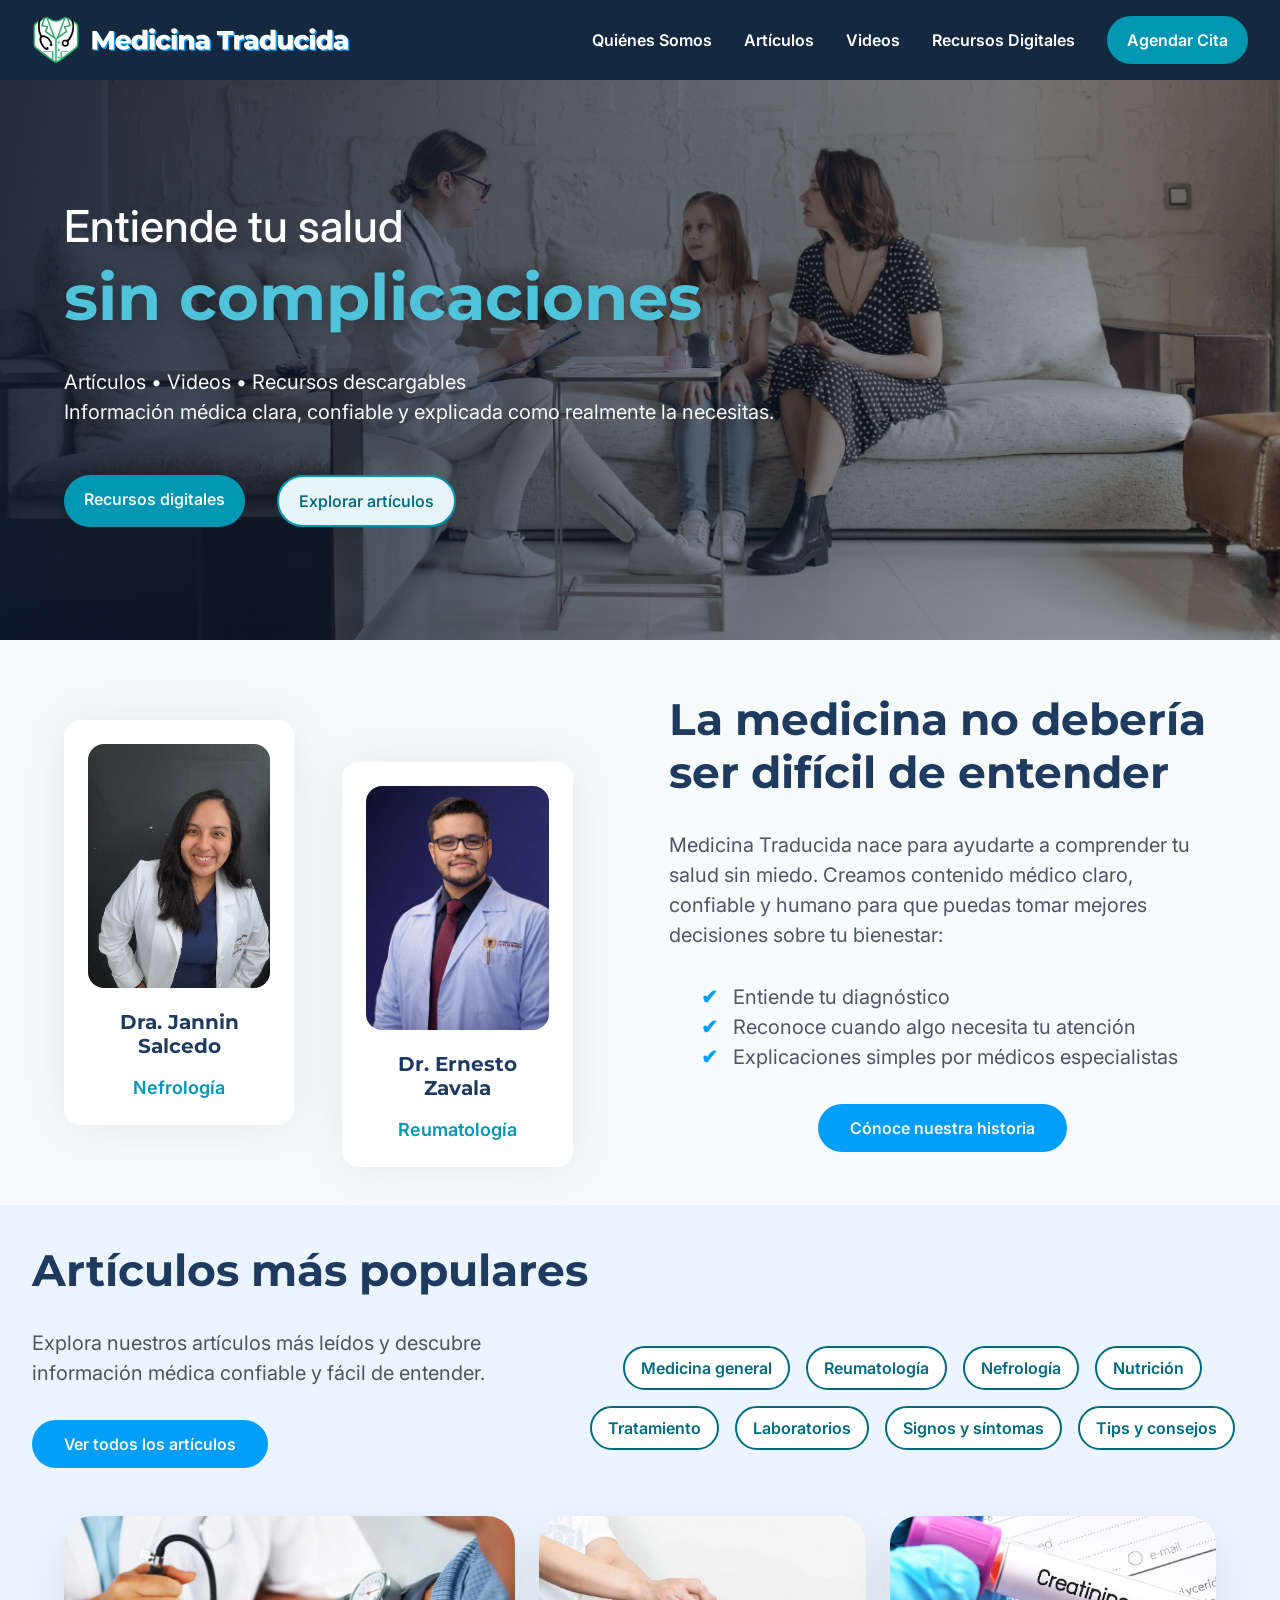
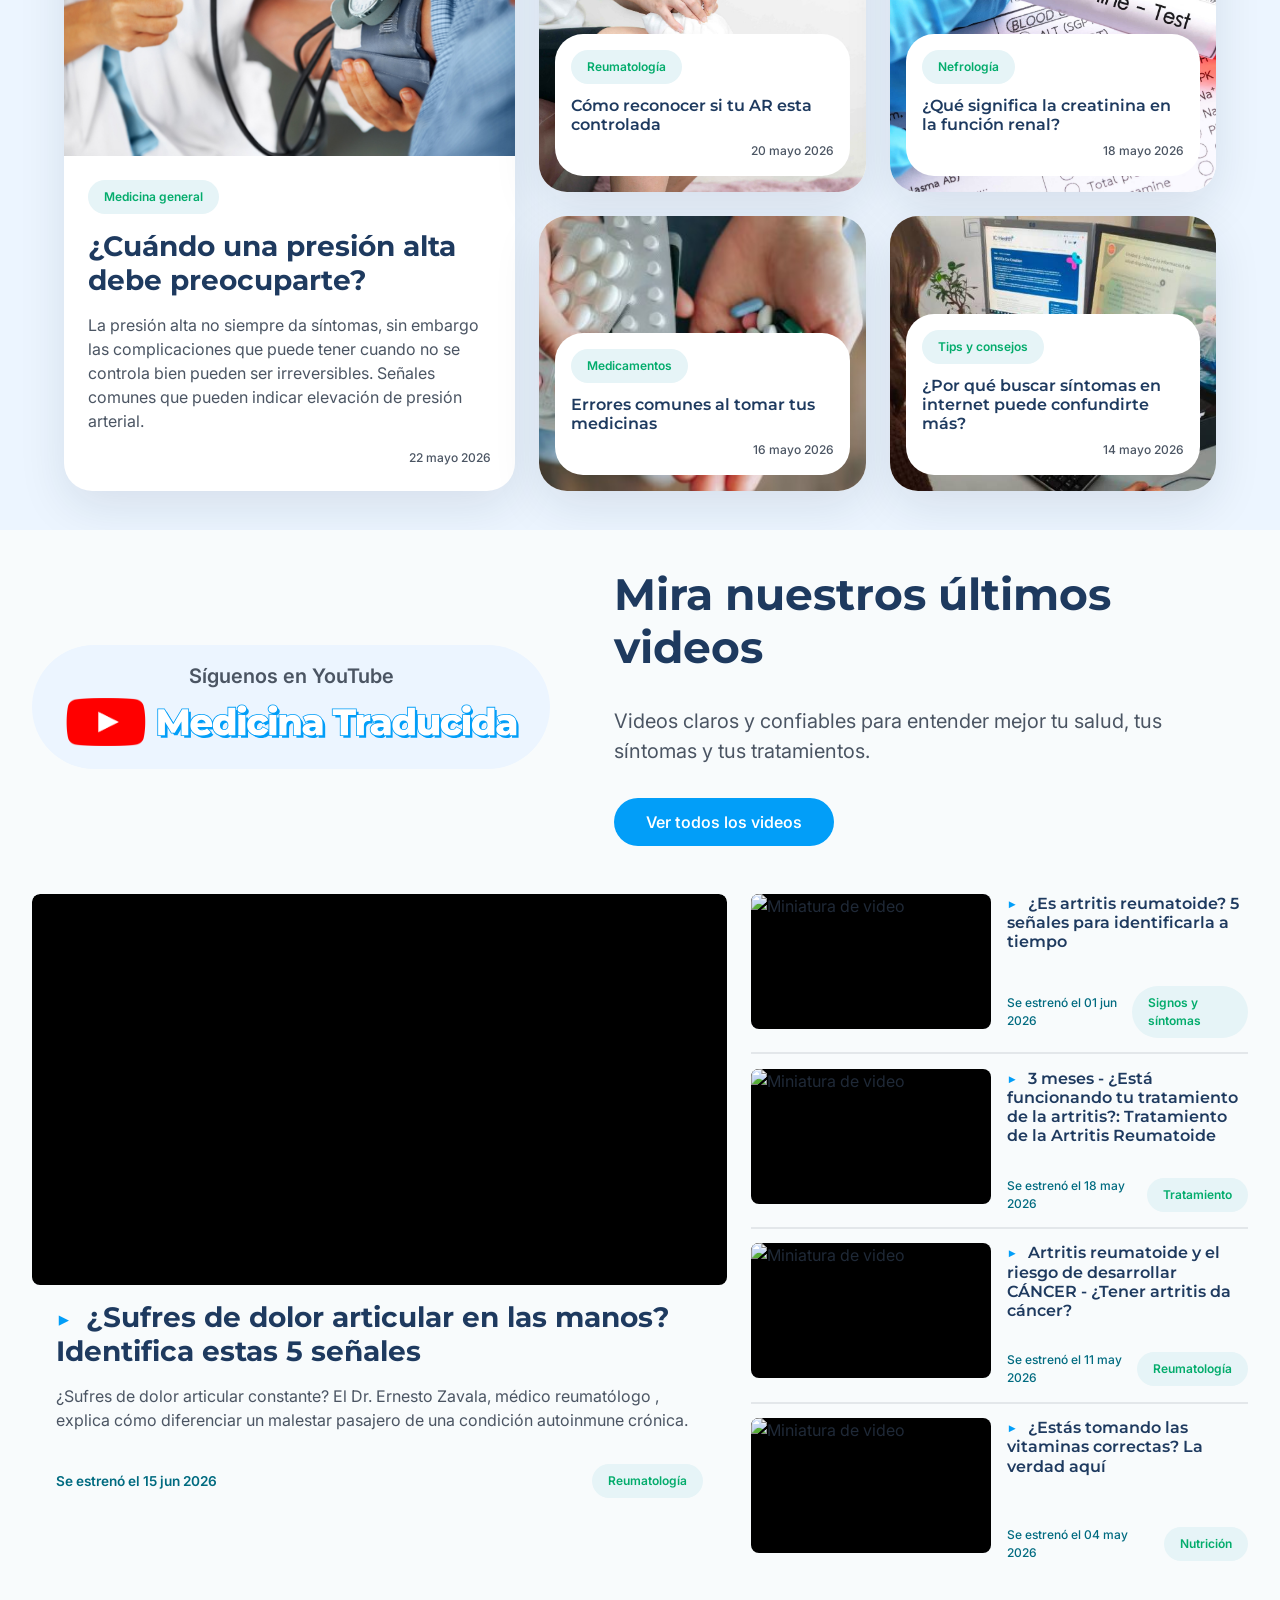
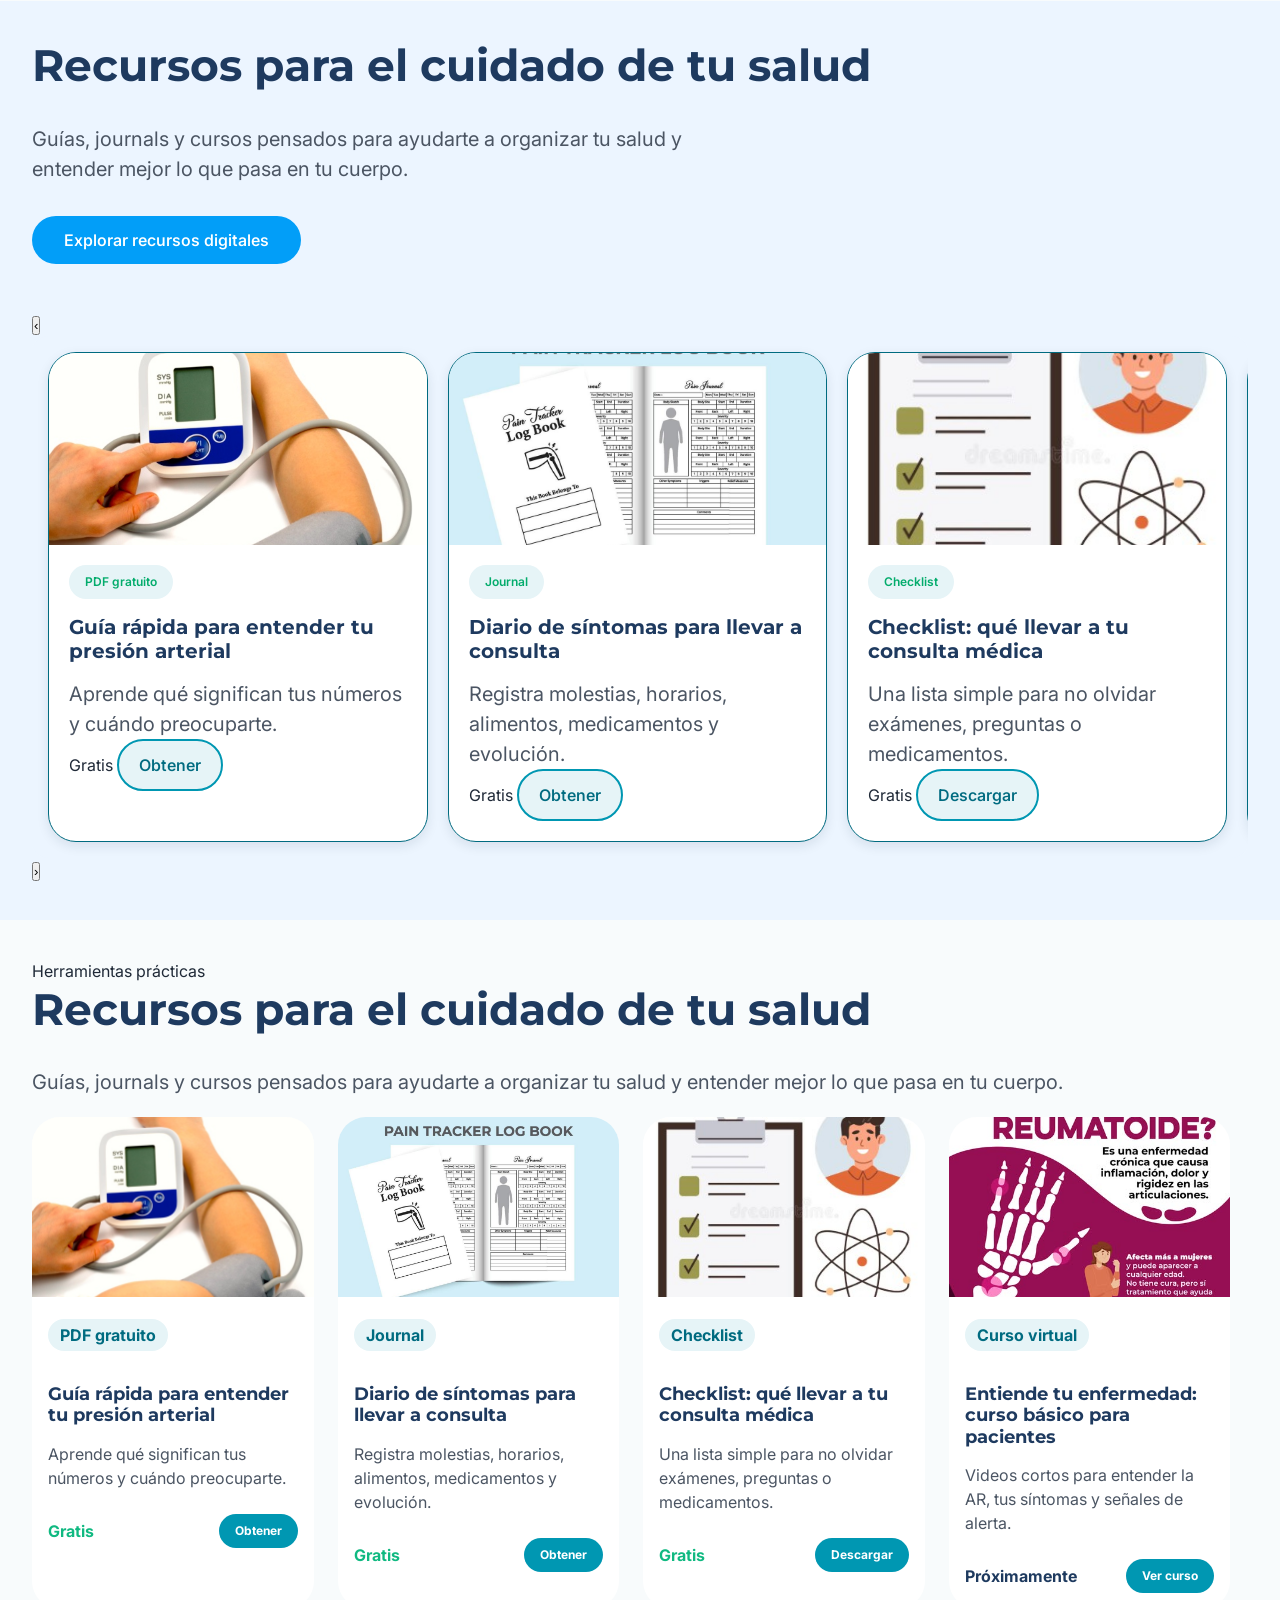
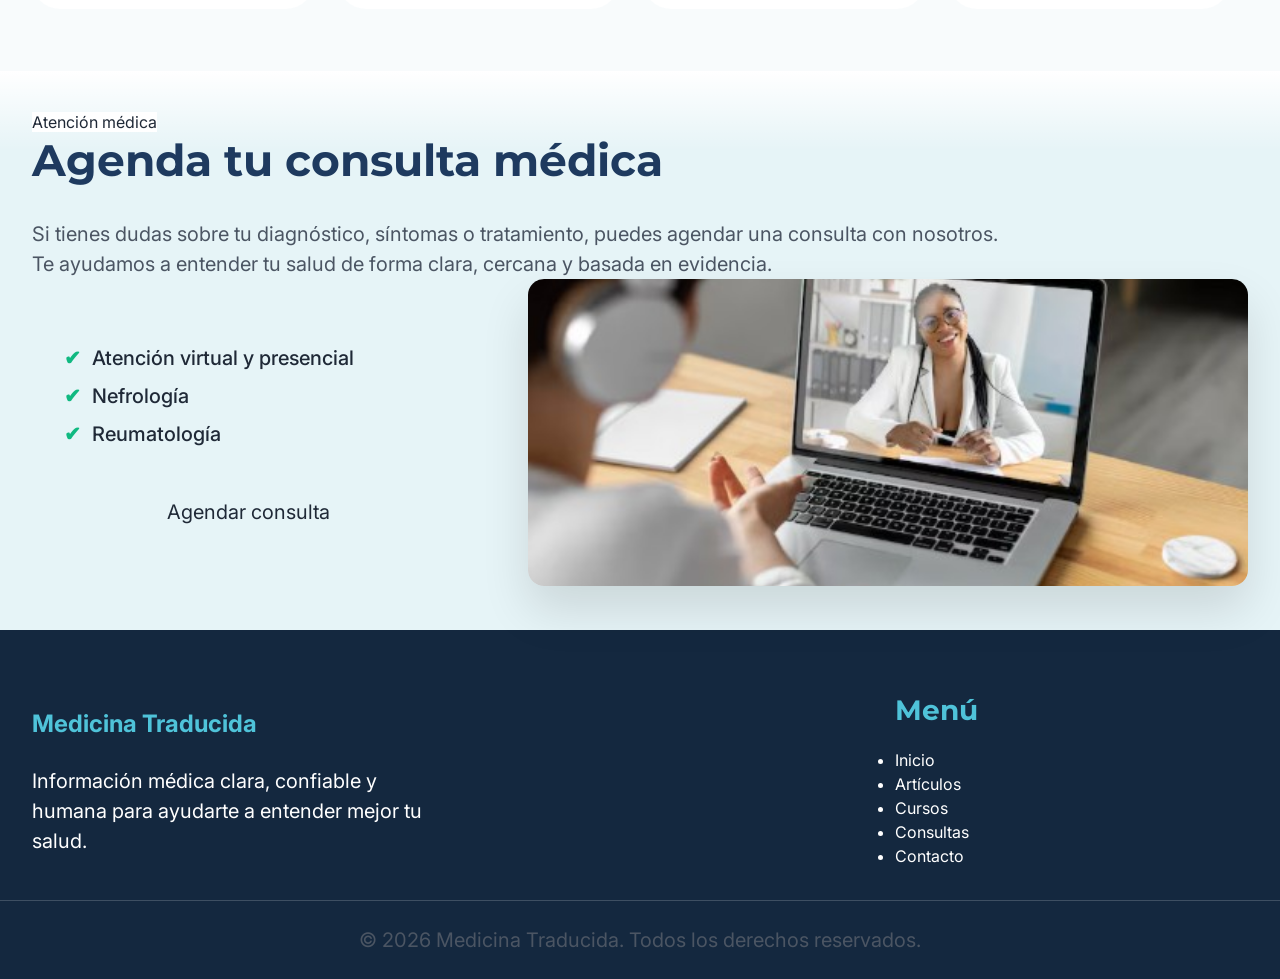
==== commit 46c3959e: "nuevo agregado" ====
--- a/index.html
+++ b/index.html
@@ -111,7 +111,7 @@
           <a href="#">
             <img src="IMAGENES PAG PRINCIPAL/Articulo img 2.jpg" alt="Persona tomándose la presión arterial"  loading="lazy">
             <div class="articulo-principal-contenido">
-              <span class="articulo-tag">Medicina general</span>
+              <span class="tag articulo-tag">Medicina general</span>
               <h3>¿Cuándo una presión alta debe preocuparte?</h3>
               <p>La presión alta no siempre da síntomas, sin embargo las complicaciones que puede tener cuando no se controla bien pueden ser irreversibles.  Señales comunes que pueden indicar elevación de presión arterial. </p>
               <time datetime="2026-05-22">22 mayo 2026</time>
@@ -123,7 +123,7 @@
             <a href="#">
               <img src="IMAGENES PAG PRINCIPAL/Articulo img 4.jpg" alt="Persona con dolor de rodilla"  loading="lazy">
               <div class="articulo-secundario-contenido">
-                <span class="articulo-tag">Reumatología</span>
+                <span class="tag articulo-tag">Reumatología</span>
                 <h4>Cómo reconocer si tu AR esta controlada</h4>
                 <time datetime="2026-05-20">20 mayo 2026</time>
               </div>
@@ -133,7 +133,7 @@
             <a href="#">
               <img src="IMAGENES PAG PRINCIPAL/Articulo img 5.jpg" alt="Laboratorio de creatinina"  loading="lazy">
               <div class="articulo-secundario-contenido">
-                <span class="articulo-tag">Nefrología</span>
+                <span class="tag articulo-tag">Nefrología</span>
                 <h4>¿Qué significa la creatinina en la función renal?</h4>
                 <time datetime="2026-05-18">18 mayo 2026</time>
               </div>
@@ -143,7 +143,7 @@
             <a href="#">
               <img src="IMAGENES PAG PRINCIPAL/Articulo img 3.jpg" alt="Múltiples pastillas"  loading="lazy">
               <div class="articulo-secundario-contenido">
-                <span class="articulo-tag">Medicamentos</span>
+                <span class="tag articulo-tag">Medicamentos</span>
                 <h4>Errores comunes al tomar tus medicinas</h4>
                 <time datetime="2026-05-16">16 mayo 2026</time>
               </div>
@@ -153,7 +153,7 @@
             <a href="#">
               <img src="IMAGENES PAG PRINCIPAL/Articulo img 1.jpg" alt="Buscando informacion en internet"  loading="lazy">
               <div class="articulo-secundario-contenido">
-                <span class="articulo-tag">Tips y consejos</span>
+                <span class="tag articulo-tag">Tips y consejos</span>
                 <h4>¿Por qué buscar síntomas en internet puede confundirte más?</h4>
                 <time datetime="2026-05-14">14 mayo 2026</time>
               </div>
@@ -196,7 +196,7 @@
             <p> ¿Sufres de dolor articular constante? El Dr. Ernesto Zavala, médico reumatólogo , explica cómo diferenciar un malestar pasajero de una condición autoinmune crónica. </p>
             <div class="video-principal-meta">
               <time datetime="2026-06-15">Se estrenó el 15 jun 2026</time>
-              <span class="video-tag">Reumatología</span>
+              <span class="tag video-tag">Reumatología</span>
             </div>              
           </div>
         </article>
@@ -210,7 +210,7 @@
                 <h4> ¿Es artritis reumatoide? 5 señales para identificarla a tiempo </h4>
                 <div class="video-secundario-meta">
                   <time datetime="2026-06-01"> Se estrenó el 01 jun 2026</time>
-                  <span class="video-tag">Signos y síntomas</span>
+                  <span class="tag video-tag">Signos y síntomas</span>
                 </div>                               
                </div>
             </a>
@@ -224,7 +224,7 @@
                 <h4> 3 meses - ¿Está funcionando tu tratamiento de la artritis?: Tratamiento de la Artritis Reumatoide </h4>
                 <div class="video-secundario-meta">
                   <time datetime="2026-05-18">Se estrenó el 18 may 2026</time>
-                  <span class="video-tag">Tratamiento</span>
+                  <span class="tag video-tag">Tratamiento</span>
                 </div>                                
               </div>
             </a>
@@ -238,7 +238,7 @@
                 <h4> Artritis reumatoide y el riesgo de desarrollar CÁNCER - ¿Tener artritis da cáncer? </h4>
                 <div class="video-secundario-meta">
                   <time datetime="2026-05-11">Se estrenó el 11 may 2026</time>
-                  <span class="video-tag">Reumatología</span>
+                  <span class="tag video-tag">Reumatología</span>
                 </div>
               </div>
             </a>
@@ -252,7 +252,7 @@
                 <h4> ¿Estás tomando las vitaminas correctas? La verdad aquí </h4>
                 <div class="video-secundario-meta">
                   <time datetime="2026-05-04">Se estrenó el 04 may 2026</time>
-                  <span class="video-tag">Nutrición</span>
+                  <span class="tag video-tag">Nutrición</span>
                 </div>
               </div>
             </a>
@@ -277,7 +277,7 @@
             <article class="recursos-card">
               <img src="IMAGENES PAG PRINCIPAL/Recurso img 1.jpg" alt="Guía digital para controlar la presión arterial"  loading="lazy">
               <div class="recursos-contenido">
-                <span class="recursos-tipo">PDF gratuito</span>
+                <span class="tag recursos-tag">PDF gratuito</span>
                 <h3>Guía rápida para entender tu presión arterial</h3>
                 <p>Aprende qué significan tus números y cuándo preocuparte.</p>
                 <div class="recursos-info">
@@ -289,7 +289,7 @@
             <article class="recursos-card">
               <img src="IMAGENES PAG PRINCIPAL/Recurso img 2.jpg" alt="Journal para registrar síntomas diarios"  loading="lazy">
               <div class="recursos-contenido">
-                <span class="recursos-tipo">Journal</span>
+                <span class="tag recursos-tag">Journal</span>
                 <h3>Diario de síntomas para llevar a consulta</h3>
                 <p>Registra molestias, horarios, alimentos, medicamentos y evolución.</p>
                 <div class="recursos-info">
@@ -301,7 +301,7 @@
             <article class="recursos-card">
               <img src="IMAGENES PAG PRINCIPAL/Recurso img 3.jpg" alt="Checklist médica antes de ir a consulta"  loading="lazy">
               <div class="recursos-contenido">
-                <span class="recursos-tipo">Checklist</span>
+                <span class="tag recursos-tag">Checklist</span>
                 <h3>Checklist: qué llevar a tu consulta médica</h3>
                 <p>Una lista simple para no olvidar exámenes, preguntas o medicamentos.</p>
                 <div class="recursos-info">
@@ -313,7 +313,7 @@
             <article class="recursos-card">
               <img src="IMAGENES PAG PRINCIPAL/Recurso img 4.jpg" alt="Curso virtual sobre Artritis Reumatoide"  loading="lazy">
               <div class="recursos-contenido">
-                <span class="recursos-tipo">Curso virtual</span>
+                <span class="tag recursos-tag">Curso virtual</span>
                 <h3>Entiende tu enfermedad: curso básico para pacientes</h3>
                 <p>Videos cortos para entender la AR, tus síntomas y señales de alerta.</p>
                 <div class="recursos-info">
@@ -325,7 +325,7 @@
             <article class="recursos-card">
               <img src="IMAGENES PAG PRINCIPAL/Recurso img 5.jpg" alt="Planificador de medicamentos"  loading="lazy">
               <div class="recursos-contenido">
-                <span class="recursos-tipo">PDF editable</span>
+                <span class="tag recursos-tag">PDF editable</span>
                 <h3>Planificador semanal de medicamentos</h3>
                 <p>Organiza dosis, horarios y notas importantes para evitar olvidos.</p>
                 <div class="recursos-info">
--- a/index.css
+++ b/index.css
@@ -70,7 +70,7 @@
     line-height: 1.5;
 }
 
-h1, h2, h3 {
+h1, h2, h3, h4 {
     font-family: var(--font-title);
     line-height: 1.2;
 }
@@ -85,10 +85,18 @@
     margin-bottom: var(--space-lg);       
 }
 
+h3 {
+    font-size: 1.75rem;
+    font-weight: 700;
+    color: var(--secondary);
+    margin: 1rem 0 1rem;
+}
+
 p {
     font-size: 1.25rem;          
     color: var(--text-muted);
     text-align: left;
+    width: 100%;
 }
 
 a {
@@ -159,40 +167,19 @@
     transform: scale(1.05);
 }
 
+.tag {
+    display: inline-flex;
+    width: fit-content;
+    font-size: 0.75rem;
+    font-weight: 600;
+    color: var(--mt-green);
+    background-color: var(--primary-light-soft);
+    padding: 0.5rem 1rem;
+    border-radius: var(--radius-pill);
+}
+
+
 /* ================================================================= */
-
-
-.section-header {
-    display: flex;
-    flex-direction: column;
-    align-items: flex-start;
-    gap: var(--space-sm);            
-    margin-bottom: var(--space-xl); 
-}
-
-.section-tag {
-    display: inline-block;
-    color: var(--primary-dark);
-    background-color: var(--primary-light-soft);
-    padding: 0.5rem 1rem;   /* 8px arriba y abajo, 12px lados */
-    border-radius: var(--radius-pill);
-    font-size: 1.5rem;  /* 24px */
-    font-weight: 600;
-    margin-bottom: var(--space-md);
-    text-align: center;
-    width: fit-content;
-}
-
-.section-header h2 {
-    font-size: clamp(2rem, 4vw, 2.75rem);   /* 32px a 44px */
-    color: var(--secondary);
-    margin-bottom: var(--space-sm);         /* 16px */
-}
-
-/* ================================================================= */
-
-
-
 
 
 /* CABECERA PRINCIPAL */
@@ -343,13 +330,10 @@
 .doctor-card img {
     width: 100%;
     border-radius: var(--radius-md); 
-    margin-bottom: var(--space-sm);
 }
 
 .doctor-card h3 {
     font-size: 1.25rem; 
-    color: var(--secondary);
-    margin-bottom: 0.75rem; 
 }
 
 .doctor-card p {
@@ -366,7 +350,6 @@
 }
 
 .doctor-intro p { 
-    width: 100%;
     max-width: 35rem;
     margin-bottom: 2rem;               
 }
@@ -423,7 +406,6 @@
 }
 
 .articulos-intro p { 
-    width: 100%;
     max-width: 35rem;
     margin-bottom: 2rem;
 }
@@ -529,25 +511,6 @@
     background:var(--white)
 }
 
-.articulo-tag {
-    display: inline-flex;
-    width: fit-content;
-    font-size: 0.75rem;
-    font-weight: 600;
-    color: var(--mt-green);
-    background-color: var(--primary-light-soft);
-    padding-inline: 1rem;
-    padding-block: 0.5rem;
-    border-radius: var(--radius-pill);
-}
-
-.articulo-principal-contenido h3 {
-    color: var(--secondary);
-    font-weight: 700;
-    font-size: 1.75rem;
-    margin: 1rem 0 1rem;
-}
-
 .articulo-secundario-contenido h4 {
     font-size: 1rem;
     font-weight: 600;
@@ -590,11 +553,7 @@
 }
 
 .youtube-brand-box p {
-    display: flex;
-    align-self: center;
-    gap: 1rem;
-    color: var(--text-muted);
-    font-size: 1.5rem;
+    text-align: center;
     font-weight: 600;
 }
 
@@ -617,7 +576,6 @@
 }
 
 .videos-intro p {
-    width: 100%;
     max-width: 35rem;
     margin-bottom: 2rem;
 }
@@ -650,14 +608,6 @@
 
 .video-principal-contenido {
     padding-inline: 1.5rem;
-    padding-top: 1.5rem;
-}
-
-.video-principal-contenido h3 {
-    font-size: 1.75rem;
-    color: var(--secondary);
-    font-weight: 700;
-    margin-bottom: 1rem;
 }
 
 .video-principal-contenido h3::before{
@@ -686,21 +636,6 @@
     font-weight: 600;  
 }
 
-.video-tag {
-    display: inline-flex;
-    align-items: center;
-    justify-content: center;
-    width: fit-content;
-    font-size: 0.75rem;
-    font-weight: 600;
-    color: var(--mt-green);
-    background-color: var(--primary-light-soft);
-    border-radius: var(--radius-pill);
-    padding-inline: 1rem;
-    padding-block: 0.5rem;
-    margin-left: 1rem;
-}
-
 .video-secundario-grid {
     display: grid;
 }
@@ -786,8 +721,11 @@
     background-color: var(--secondary-light-soft);
 }
 
+.recursos-header {
+    margin-bottom: 3rem;
+}
+
 .recursos-header p {
-    width: 100%;
     max-width: 45rem;
     margin-bottom: 2rem;
 }
@@ -803,6 +741,9 @@
 .recursos-grid {
     display: flex;
     gap: 1.25rem;
+    border-radius: var(--radius-md);
+    padding: 1rem;
+    background: var(--secondary-light-soft);
     transition: transform 0.45s ease;
 }
 
@@ -810,20 +751,20 @@
     flex: 0 0 calc((100% - 2.8rem) / 3);
     overflow: hidden;
     border-radius: var(--radius-lg);
-    background: rgba(255, 255, 255, 0.92);
-    border: 1px solid rgba(79, 195, 217, 0.16);
-    box-shadow: 0 1.2rem 2.8rem rgba(20, 40, 63, 0.1);
+    background: var(--white);
+    border: 1px solid var(--primary-dark);
+    box-shadow: 0 0.25rem 0.75rem rgba(20, 40, 63, 0.1);
     transition: transform 0.3s ease, box-shadow 0.3s ease;
 }
 
 .recursos-card:hover {
     transform: translateY(-4px);
-    box-shadow: 0 1.5rem 3rem rgba(20, 40, 63, 0.15);
+    box-shadow: 0 0.5rem 1rem rgba(20, 40, 63, 0.15);
 }
 
 .recursos-card img {
     width: 100%;
-    height: 13rem;
+    height: 12rem;
     display: block;
     object-fit: cover;
 }
@@ -835,18 +776,9 @@
     padding: 1.25rem;
 }
 
-.recursos-tipo {
-    display: inline-flex;
-    width: fit-content;
-    margin-bottom: 0.75rem;
-    padding: 0.35rem 0.75rem;
-    border-radius: var(--radius-pill);
-    background: var(--secondary-light-soft);
-    color: var(--primary);
-    font-size: 0.75rem;
-    font-weight: 850;
-}
-
+.recursos-contenido h3 {
+    font-size: 1.25rem;
+}
 
 
 
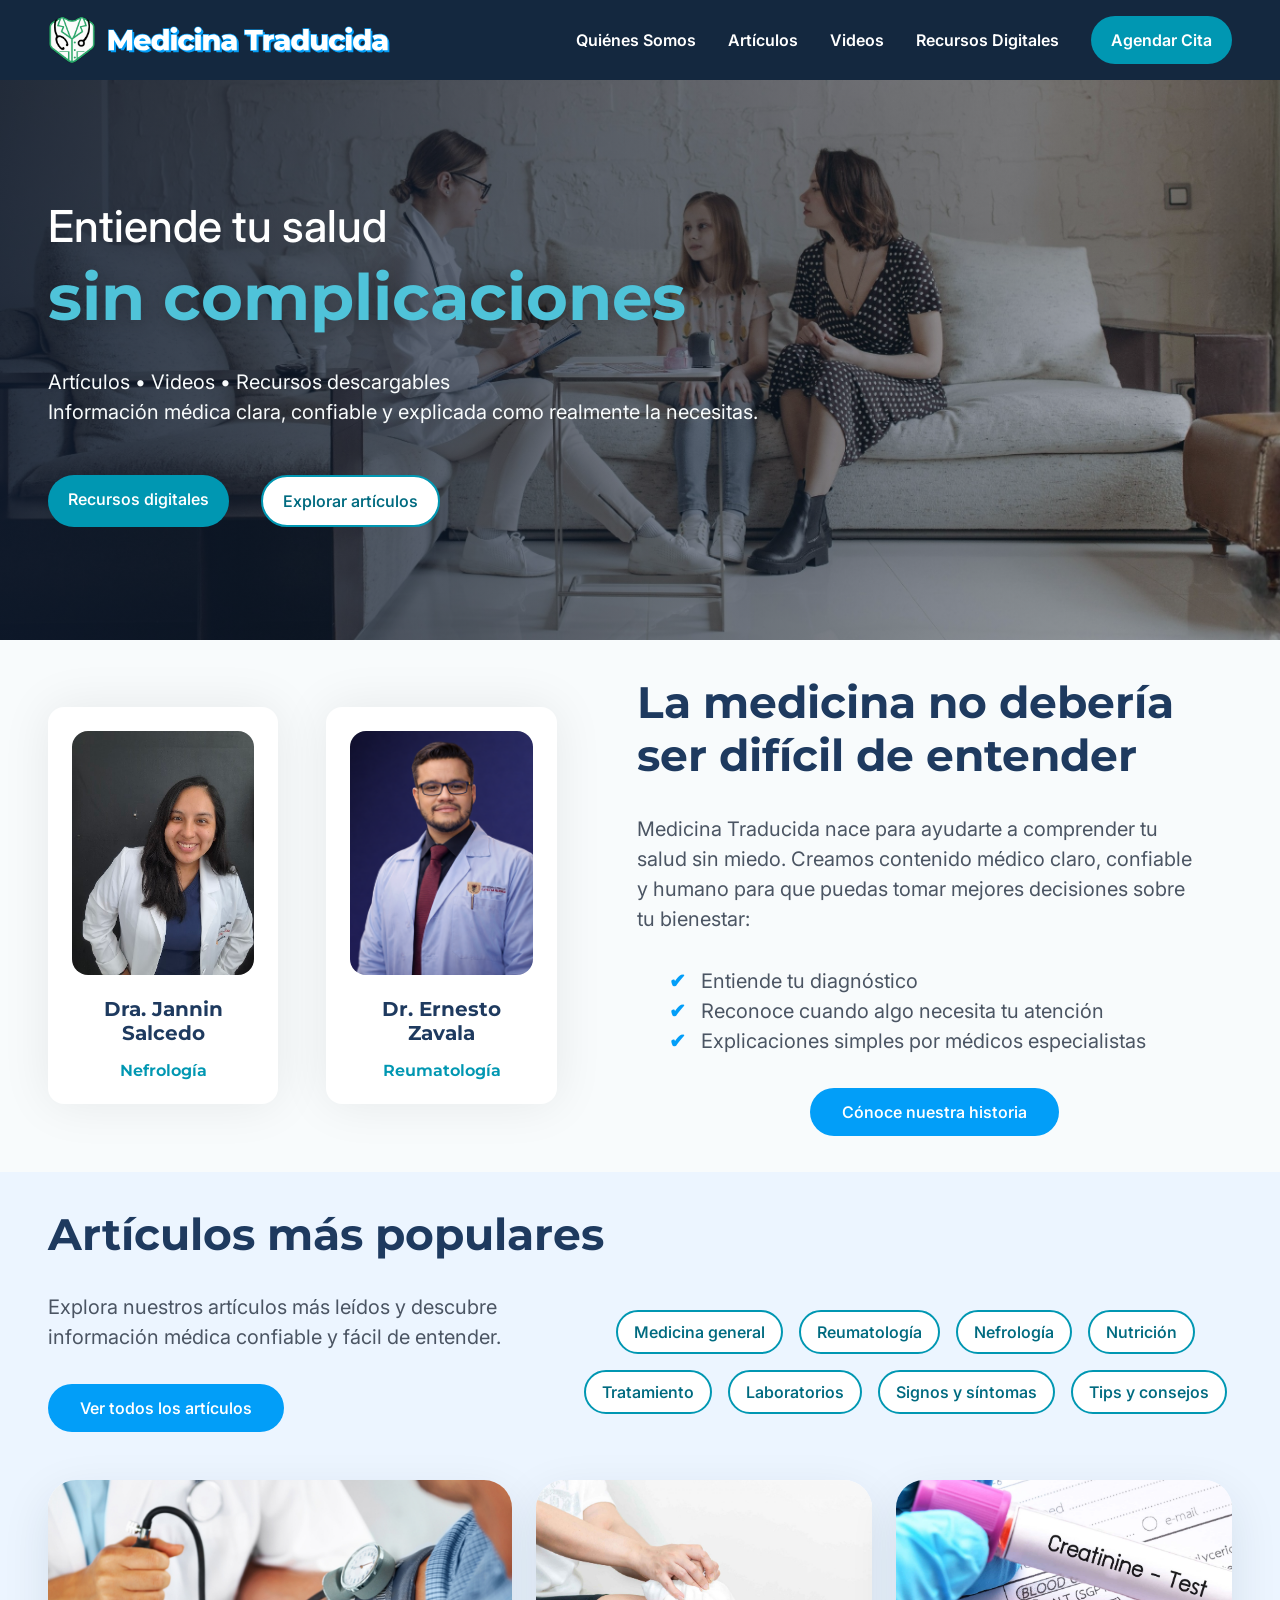
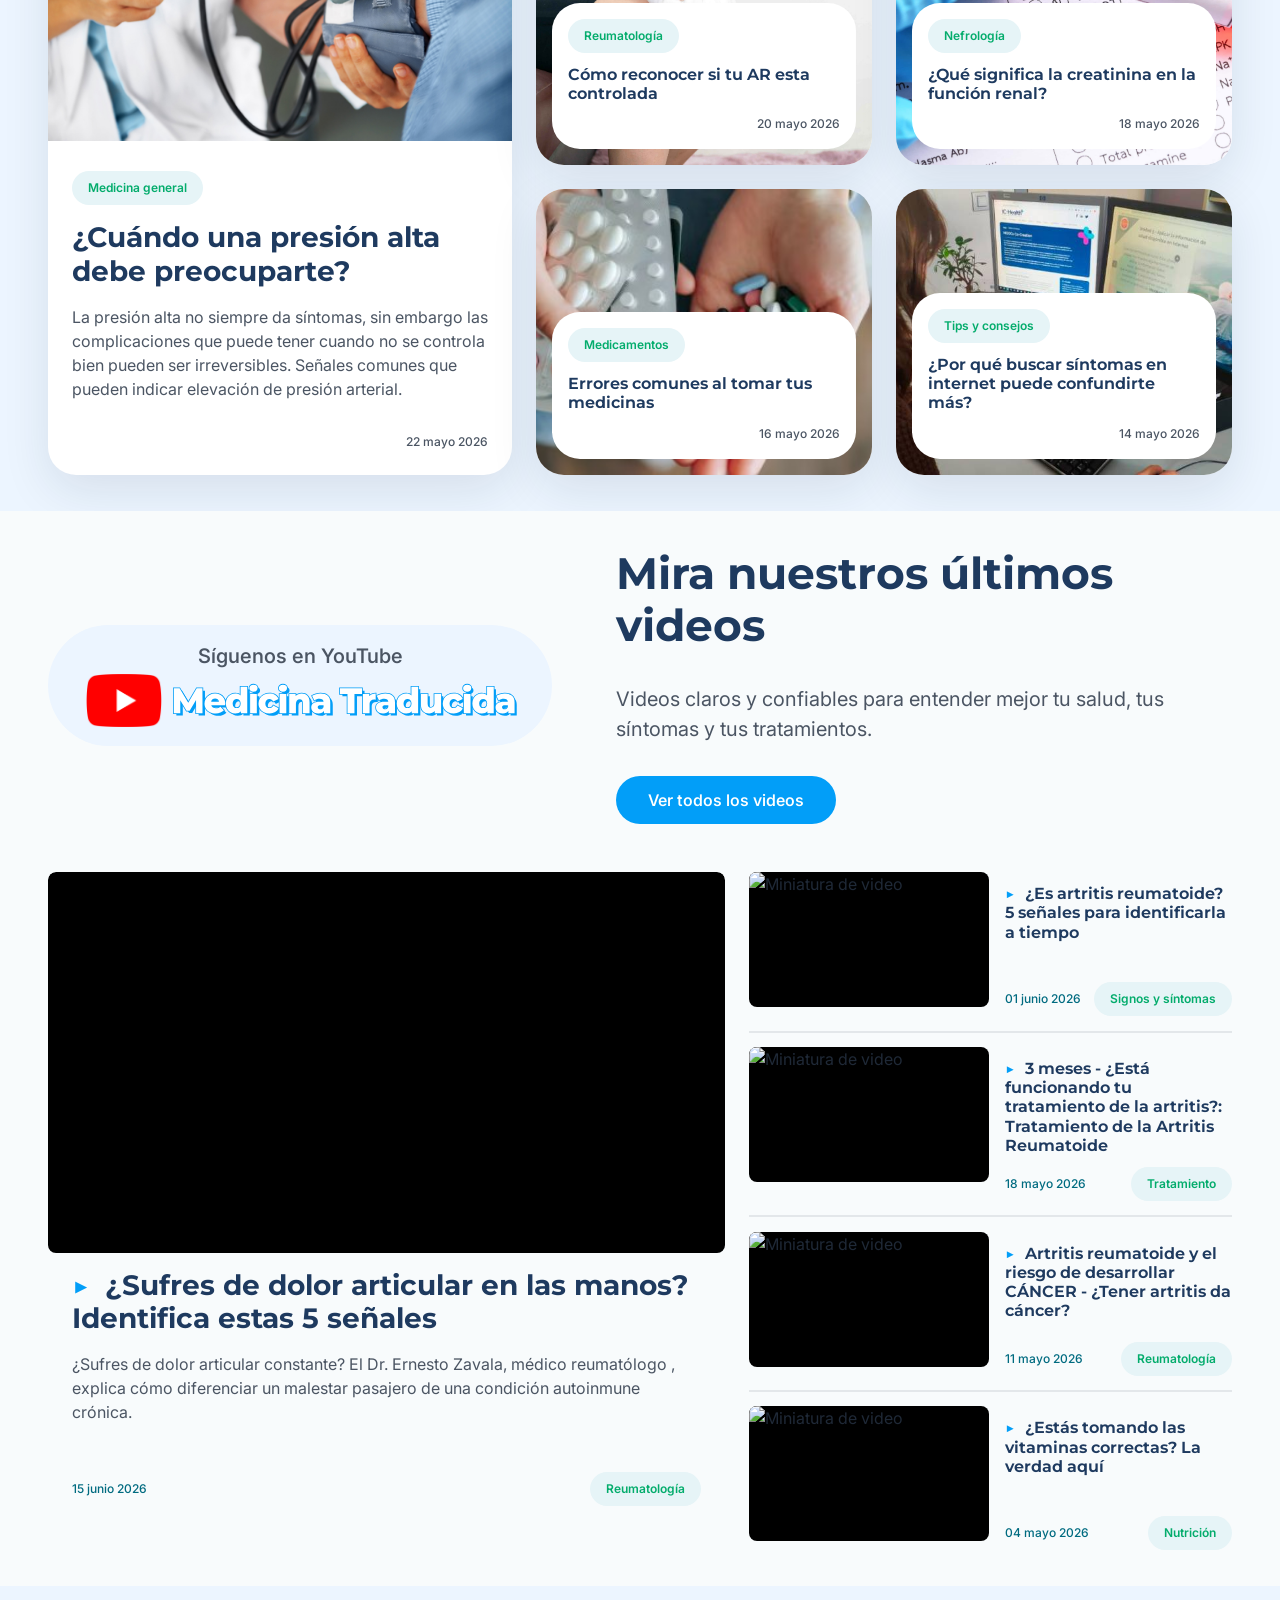
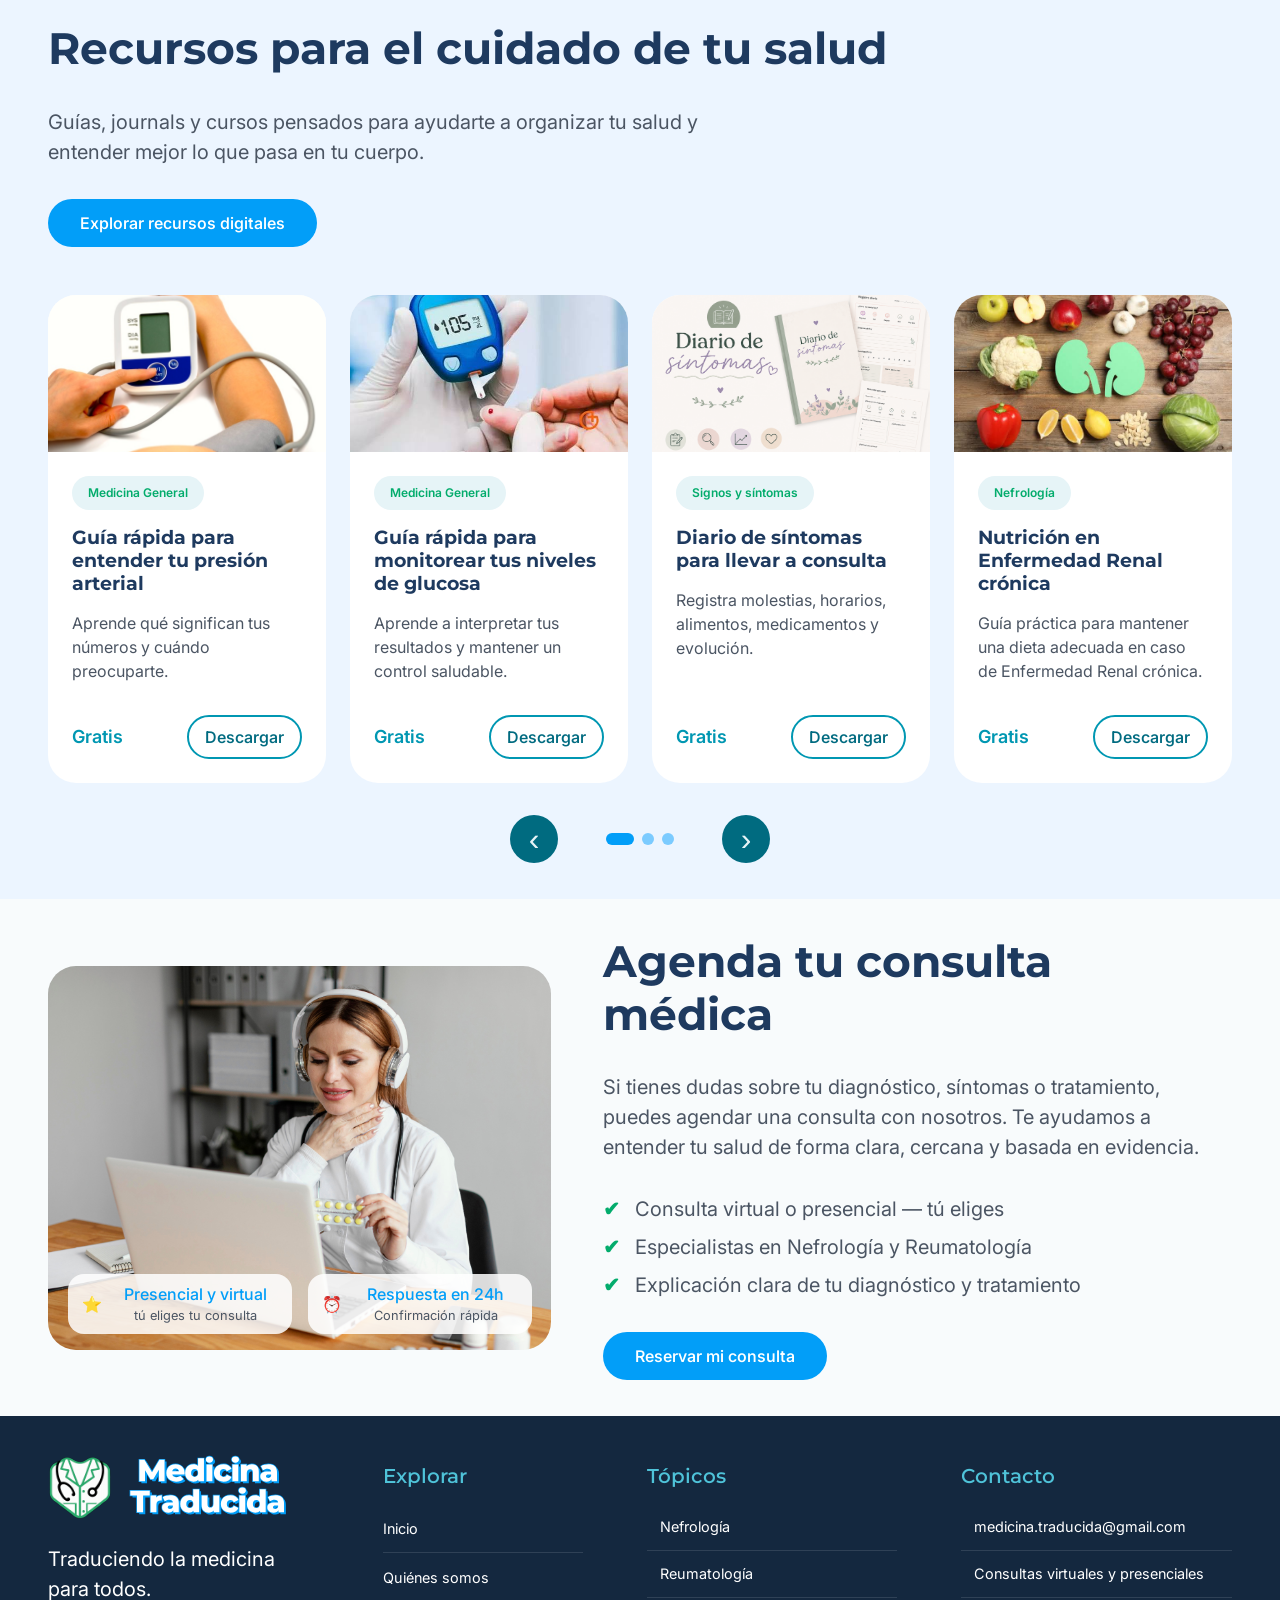
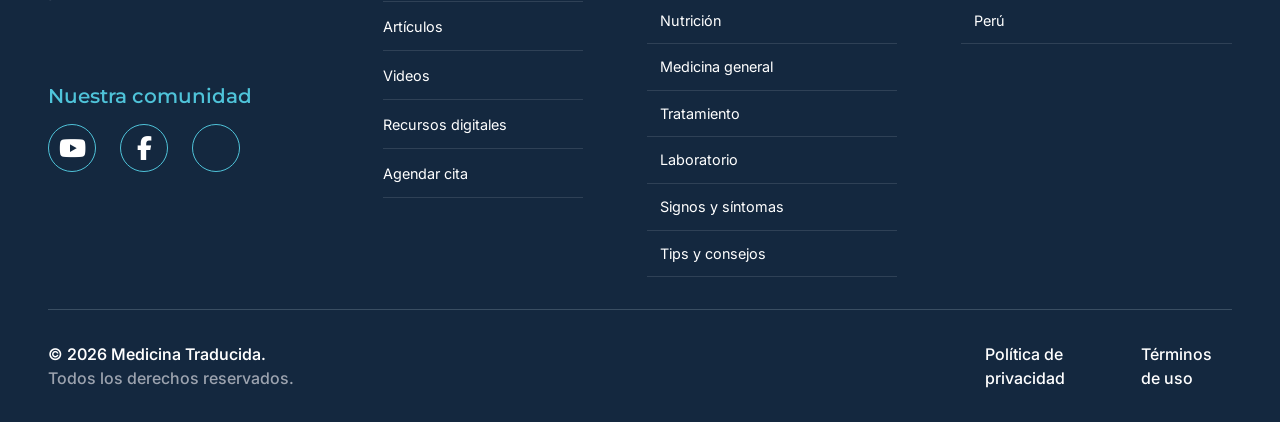
==== commit 32b3a46f: "agregado" ====
--- a/index.html
+++ b/index.html
@@ -5,19 +5,23 @@
   <meta name="viewport" content="width=device-width, initial-scale=1.0">
   <meta name="description" content="Información médica clara y confiable explicada para pacientes. Aprende sobre salud, enfermedades y bienestar con Medicina Traducida.">
   <link href="https://fonts.googleapis.com/css2?family=Inter:wght@400;500;600;700&family=Montserrat:wght@500;600;700;800&family=Nunito:wght@700;800;900&display=swap" rel="stylesheet">
+  <link rel="stylesheet" href="https://cdnjs.cloudflare.com/ajax/libs/font-awesome/6.7.2/css/all.min.css">
+  <script src="https://unpkg.com/lucide@latest"></script>
+
   <link rel="stylesheet" href="index.css">
-
+  <script src="index.js" defer></script>
+  
   <title>Medicina Traducida</title>
 </head>
 
 <body>
 
-<!-- Cabecera Principal -->
+<!-- 0. CABECERA PRINCIPAL -->
 <header class="header-principal">
   <div class="container header-container">
     <a href="1-principal.html" class="logo">
-        <img src="LOGO MT/MT icono.svg" alt="Logo Medicina Traducida" class="logo-icon">
-        <img src="LOGO MT/MT texto 1.svg" alt="Medicina Traducida" class="logo-text">  
+        <img src="LOGO MT/MT icono.svg" alt="Logo Medicina Traducida" class="logo-icon-header">
+        <img src="LOGO MT/MT texto.svg" alt="Medicina Traducida" class="logo-text-header">  
     </a>
 
     <nav class="nav-principal">
@@ -27,12 +31,32 @@
       <a href="5-RecursosDigitales.html">Recursos Digitales</a>
       <a href="6-AgendaCita.html" class="btn-primario">Agendar Cita</a>
     </nav>
+
+    <button class="menu-toggle" aria-label="Abrir menú de navegación">
+      <svg xmlns="http://www.w3.org/2000/svg" width="28" height="28" viewBox="0 0 24 24" fill="none" stroke="currentColor" stroke-width="2.5" stroke-linecap="round">
+        <line x1="3" y1="6" x2="21" y2="6"/>
+        <line x1="3" y1="12" x2="21" y2="12"/>
+        <line x1="3" y1="18" x2="21" y2="18"/>
+      </svg>
+    </button>
   </div>
 </header>
 
+<div class="mobile-menu" id="mobileMenu">
+    <button class="mobile-menu-close" aria-label="Cerrar menú">×</button>
+
+    <nav class="mobile-nav">
+      <a href="2-QuienesSomos.html">Quiénes Somos</a>
+      <a href="3-articulos.html">Artículos</a>
+      <a href="4-videos.html">Videos</a>
+      <a href="5-RecursosDigitales.html">Recursos Digitales</a>
+      <a href="6-AgendaCita.html" class="btn-primario">Agendar Cita</a>
+    </nav>
+</div>
+
 <main>
 
-<!--1era sección: Introducción -->
+<!-- 1. INTRODUCCIÓN -->
   <section class="intro-section" aria-labelledby="intro-title">
     <img src="IMAGENES PAG PRINCIPAL/IMG Pag principal 2.jpg" alt="Consulta médica familiar" class="intro-img">    
     <div class="intro-overlay">
@@ -50,7 +74,7 @@
     </div>
   </section>
 
-<!--2da sección: Presentación de doctores -->
+<!-- 2. PRESENTACIÓN DE DOCTORES -->
   <section class="doctor-section">
     <div class="container doctor-container">
       <div class="doctor-cards" aria-label="Equipo médico de Medicina Traducida">
@@ -58,14 +82,14 @@
           <img src="IMAGENES PAG PRINCIPAL/jannin.jpg" alt="Foto de la Dra. Jannin Salcedo">
             <div class="doctor-info">
               <h3>Dra. Jannin Salcedo</h3>
-              <p>Nefrología</p>
+              <h4>Nefrología</h4>
             </div>
         </article>
         <article class="doctor-card">
           <img src="IMAGENES PAG PRINCIPAL/ernesto.png" alt="Foto del Dr. Ernesto Zavala">
           <div class="doctor-info">
             <h3>Dr. Ernesto Zavala</h3>
-            <p>Reumatología</p>
+            <h4>Reumatología</h4>
           </div>
         </article>
       </div>
@@ -86,7 +110,7 @@
     </div>
   </section>
 
-<!--3era sección: Arículos mas populares-->
+<!-- 3. ARTÍCULOS MÁS POPULARES -->
   <section class="articulos-section" id="articulos">
     <div class="container articulos-container">
       <h2 class="articulos-titulo">Artículos más populares</h2>
@@ -96,14 +120,14 @@
           <a href="3-articulos.html" class="btn-terciario">Ver todos los artículos</a>
         </div>            
         <div class="articulos-tags" aria-label="Categorías de artículos">
-          <a href="#">Medicina general</a>
-          <a href="#">Reumatología</a>
-          <a href="#">Nefrología</a>
-          <a href="#">Nutrición</a>
-          <a href="#">Tratamiento</a>
-          <a href="#">Laboratorios</a>
-          <a href="#">Signos y síntomas</a>
-          <a href="#">Tips y consejos</a>
+          <a href="#" class="btn-secundario">Medicina general</a>
+          <a href="#" class="btn-secundario">Reumatología</a>
+          <a href="#" class="btn-secundario">Nefrología</a>
+          <a href="#" class="btn-secundario">Nutrición</a>
+          <a href="#" class="btn-secundario">Tratamiento</a>
+          <a href="#" class="btn-secundario">Laboratorios</a>
+          <a href="#" class="btn-secundario">Signos y síntomas</a>
+          <a href="#" class="btn-secundario">Tips y consejos</a>
         </div>            
       </header>           
       <div class="articulos-layout">            
@@ -164,15 +188,15 @@
     </div>
   </section>
 
-<!--4ta sección: Videos más recientes-->
+<!-- 4. VIDEOS MÁS RECIENTES -->
   <section class="videos-section">
-    <div class="container videos-containes">
+    <div class="container videos-container">
       <header class="videos-header">               
         <div class="youtube-brand-box">
           <p>Síguenos en YouTube </p>
           <div>                       
             <img src="LOGOS EXTERNOS/Youtube_logo.png" alt="Logo Youtube" class="logo-YT">
-            <img src="LOGO MT/MT texto estilo 3.svg" alt="Medicina Traducida" class="logo-text-3">
+            <img src="LOGO MT/MT texto.svg" alt="Medicina Traducida" class="logo-text-video">
           </div>
         </div>
         <div class="videos-intro">          
@@ -195,7 +219,7 @@
             <h3> ¿Sufres de dolor articular en las manos? Identifica estas 5 señales </h3>
             <p> ¿Sufres de dolor articular constante? El Dr. Ernesto Zavala, médico reumatólogo , explica cómo diferenciar un malestar pasajero de una condición autoinmune crónica. </p>
             <div class="video-principal-meta">
-              <time datetime="2026-06-15">Se estrenó el 15 jun 2026</time>
+              <time datetime="2026-06-15"> 15 junio 2026 </time>
               <span class="tag video-tag">Reumatología</span>
             </div>              
           </div>
@@ -209,7 +233,7 @@
               <div class="video-secundario-contenido">
                 <h4> ¿Es artritis reumatoide? 5 señales para identificarla a tiempo </h4>
                 <div class="video-secundario-meta">
-                  <time datetime="2026-06-01"> Se estrenó el 01 jun 2026</time>
+                  <time datetime="2026-06-01"> 01 junio 2026 </time>
                   <span class="tag video-tag">Signos y síntomas</span>
                 </div>                               
                </div>
@@ -223,7 +247,7 @@
               <div class="video-secundario-contenido">
                 <h4> 3 meses - ¿Está funcionando tu tratamiento de la artritis?: Tratamiento de la Artritis Reumatoide </h4>
                 <div class="video-secundario-meta">
-                  <time datetime="2026-05-18">Se estrenó el 18 may 2026</time>
+                  <time datetime="2026-05-18"> 18 mayo 2026 </time>
                   <span class="tag video-tag">Tratamiento</span>
                 </div>                                
               </div>
@@ -237,7 +261,7 @@
               <div class="video-secundario-contenido">
                 <h4> Artritis reumatoide y el riesgo de desarrollar CÁNCER - ¿Tener artritis da cáncer? </h4>
                 <div class="video-secundario-meta">
-                  <time datetime="2026-05-11">Se estrenó el 11 may 2026</time>
+                  <time datetime="2026-05-11"> 11 mayo 2026</time>
                   <span class="tag video-tag">Reumatología</span>
                 </div>
               </div>
@@ -251,7 +275,7 @@
               <div class="video-secundario-contenido">
                 <h4> ¿Estás tomando las vitaminas correctas? La verdad aquí </h4>
                 <div class="video-secundario-meta">
-                  <time datetime="2026-05-04">Se estrenó el 04 may 2026</time>
+                  <time datetime="2026-05-04"> 04 mayo 2026</time>
                   <span class="tag video-tag">Nutrición</span>
                 </div>
               </div>
@@ -262,7 +286,7 @@
     </div>
   </section>
 
-<!-- 5ta sección: Carrusel de recursos digitales-->
+<!-- 5. RECURSOS DIGITALES -->
   <section class="recursos-section" id="recursos">
     <div class="container recursos-container">
       <header class="recursos-header">               
@@ -271,39 +295,50 @@
         <a href="5-RecursosDigitales.html" class="btn-terciario">Explorar recursos digitales</a>       
       </header>
       <div class="recursos-carrusel">
-        <button class="recursos-btn recursos-prev" type="button" aria-label="Recurso anterior"> ‹ </button>
         <div class="recursos-viewport">
           <div class="recursos-grid">
             <article class="recursos-card">
               <img src="IMAGENES PAG PRINCIPAL/Recurso img 1.jpg" alt="Guía digital para controlar la presión arterial"  loading="lazy">
               <div class="recursos-contenido">
-                <span class="tag recursos-tag">PDF gratuito</span>
+                <span class="tag recursos-tag">Medicina General</span>
                 <h3>Guía rápida para entender tu presión arterial</h3>
                 <p>Aprende qué significan tus números y cuándo preocuparte.</p>
                 <div class="recursos-info">
                   <span class="recursos-precio gratis">Gratis</span>
-                  <a href="#" class="btn-secundario">Obtener</a>
+                  <a href="#" class="btn-secundario">Descargar</a>
                 </div>
               </div>
             </article>
             <article class="recursos-card">
-              <img src="IMAGENES PAG PRINCIPAL/Recurso img 2.jpg" alt="Journal para registrar síntomas diarios"  loading="lazy">
+              <img src="IMAGENES PAG PRINCIPAL/Recursos img 6.jpg" alt="Guía digital para controlar la glucosa"  loading="lazy">
               <div class="recursos-contenido">
-                <span class="tag recursos-tag">Journal</span>
+                <span class="tag recursos-tag">Medicina General</span>
+                <h3>Guía rápida para monitorear tus niveles de glucosa</h3>
+                <p>Aprende a interpretar tus resultados y mantener un control saludable.</p>
+                <div class="recursos-info">
+                  <span class="recursos-precio gratis">Gratis</span>
+                  <a href="#" class="btn-secundario">Descargar</a>
+                </div>
+              </div>
+            </article>
+            <article class="recursos-card">
+              <img src="IMAGENES PAG PRINCIPAL/Recursos img 2.png" alt="Journal para registrar síntomas diarios"  loading="lazy">
+              <div class="recursos-contenido">
+                <span class="tag recursos-tag">Signos y síntomas</span>
                 <h3>Diario de síntomas para llevar a consulta</h3>
                 <p>Registra molestias, horarios, alimentos, medicamentos y evolución.</p>
                 <div class="recursos-info">
                   <span class="recursos-precio gratis">Gratis</span>
-                  <a href="#" class="btn-secundario">Obtener</a>
+                  <a href="#" class="btn-secundario">Descargar</a>
                 </div>
               </div>
             </article>
             <article class="recursos-card">
-              <img src="IMAGENES PAG PRINCIPAL/Recurso img 3.jpg" alt="Checklist médica antes de ir a consulta"  loading="lazy">
+              <img src="IMAGENES PAG PRINCIPAL/Recursos img 3.jpg" alt="Nutrición en Enfermedad Renal crónica"  loading="lazy">
               <div class="recursos-contenido">
-                <span class="tag recursos-tag">Checklist</span>
-                <h3>Checklist: qué llevar a tu consulta médica</h3>
-                <p>Una lista simple para no olvidar exámenes, preguntas o medicamentos.</p>
+                <span class="tag recursos-tag">Nefrología</span>
+                <h3>Nutrición en Enfermedad Renal crónica</h3>
+                <p>Guía práctica para mantener una dieta adecuada en caso de Enfermedad Renal crónica.</p>
                 <div class="recursos-info">
                   <span class="recursos-precio gratis">Gratis</span>
                   <a href="#" class="btn-secundario">Descargar</a>
@@ -313,11 +348,11 @@
             <article class="recursos-card">
               <img src="IMAGENES PAG PRINCIPAL/Recurso img 4.jpg" alt="Curso virtual sobre Artritis Reumatoide"  loading="lazy">
               <div class="recursos-contenido">
-                <span class="tag recursos-tag">Curso virtual</span>
+                <span class="tag recursos-tag">Reumatología</span>
                 <h3>Entiende tu enfermedad: curso básico para pacientes</h3>
                 <p>Videos cortos para entender la AR, tus síntomas y señales de alerta.</p>
                 <div class="recursos-info">
-                  <span class="recursos-precio">Próximamente</span>
+                  <span class="recursos-precio">Próximo</span>
                   <a href="#" class="btn-secundario">Ver curso</a>
                 </div>
               </div>
@@ -325,195 +360,154 @@
             <article class="recursos-card">
               <img src="IMAGENES PAG PRINCIPAL/Recurso img 5.jpg" alt="Planificador de medicamentos"  loading="lazy">
               <div class="recursos-contenido">
-                <span class="tag recursos-tag">PDF editable</span>
+                <span class="tag recursos-tag">Tratamiento</span>
                 <h3>Planificador semanal de medicamentos</h3>
                 <p>Organiza dosis, horarios y notas importantes para evitar olvidos.</p>
                 <div class="recursos-info">
                   <span class="recursos-precio">S/ 9.90</span>
-                  <a href="#" class="btn-secundario">Ver más</a>
+                  <a href="#" class="btn-secundario">Descargar</a>
                 </div>
               </div>
             </article>
           </div>
         </div>
-        <button class="recursos-btn recursos-next" type="button" aria-label="Siguiente recurso"> › </button>
-      </div>
-      <div class="recursos-dots" aria-label="Indicadores del carrusel"></div>
+        <div class="recursos-controles">
+          <button class="recursos-btn recursos-prev" type="button" aria-label="Recurso anterior"> ‹ </button>
+          <div class="recursos-dots" aria-label="Indicadores del carrusel"></div>
+          <button class="recursos-btn recursos-next" type="button" aria-label="Siguiente recurso"> › </button>
+        </div>
+      </div>
     </div>
   </section>
 
-
-
-
-
-
-  <!-- SECCIÓN: RECURSOS / PRODUCTOS DIGITALES -->
-  <section class="resources-section" aria-labelledby="resources-title">
-    <div class="container resources-content">
-
-      <header class="section-header resources-intro">               
-        <span class="section-tag">Herramientas prácticas</span>        
-        <h2 id="resources-title">Recursos para el cuidado de tu salud</h2>        
-        <p>
-          Guías, journals y cursos pensados para ayudarte a organizar tu salud y entender mejor lo que pasa en tu cuerpo.
-        </p>        
+<!-- 6. AGENDA TU CONSULTA -->
+  <section class="consulta-section">
+    <div class="container consulta-container">
+      <div class="consulta-img">
+        <img src="IMAGENES PAG PRINCIPAL/Consulta img 2.jpg" alt="Consulta médica"  loading="lazy">
+        <div class="consulta-badges">
+          <article class="consulta-badge">
+            <div class="badge-icon"> ⭐ </div>
+            <div class="badge-texto">
+              <strong>Presencial y virtual</strong>
+              <span>tú eliges tu consulta</span>
+            </div>
+          </article>
+          <article class="consulta-badge">
+            <div class="badge-icon"> ⏰ </div>           
+            <div class="badge-texto">
+              <strong>Respuesta en 24h</strong>
+              <span>Confirmación rápida</span>
+            </div>
+          </article>
+        </div>        
+      </div>
+      <header class="consulta-header">
+          <h2>Agenda tu consulta médica</h2>
+          <p> Si tienes dudas sobre tu diagnóstico, síntomas o tratamiento, puedes agendar una consulta con nosotros. Te ayudamos a entender tu salud de forma clara, cercana y basada en evidencia.</p>
+          <ul class="consulta-list">
+            <li>Consulta virtual o presencial — tú eliges</li>
+            <li>Especialistas en Nefrología y Reumatología</li>
+            <li>Explicación clara de tu diagnóstico y tratamiento</li>
+          </ul>
+          <a href="6-AgendaCita.html" class="btn-terciario">Reservar mi consulta </a> 
       </header>
-
-      <div class="resources-carousel">
-
-        <article class="resource-card">
-          <img src="IMAGENES PAG PRINCIPAL/Recurso img 1.jpg" alt="Guía digital para controlar la presión arterial"  loading="lazy">
-          <div class="resource-content">
-            <span class="resource-type">PDF gratuito</span>
-            <h3>Guía rápida para entender tu presión arterial</h3>
-            <p>Aprende qué significan tus números y cuándo preocuparte.</p>
-            <div class="resource-footer">
-              <span class="resource-price free">Gratis</span>
-              <a href="#" class="resource-btn">Obtener</a>
+    </div>
+  </section>
+
+</main>
+
+<!-- 7. FOOTER --> 
+<footer class="footer-section">
+    <div class="container footer-container">
+      <div class="footer-principal">
+        <div class="footer-marca">
+          <a href="index.html" class="footer-logo">
+            <img src="LOGO MT/MT icono.svg" alt="Logo Medicina Traducida" class="logo-icon-footer">
+            <img src="LOGO MT/MT texto 2.svg"   alt="Medicina Traducida" class="logo-text-footer">
+          </a>
+          <p>Traduciendo la medicina para todos.</p>
+          <div class="footer-social">
+            <h3>Nuestra comunidad</h3>
+            <div class="social-link">
+              <a href="#" aria-label="YouTube Medicina Traducida">
+                <i class="fa-brands fa-youtube"></i>
+              </a>
+              <a href="#" aria-label="Facebook Medicina Traducida">
+                <i class="fa-brands fa-facebook-f"></i>
+              </a>
+              <a href="mailto:medicina.traducida@gmail.com" aria-label="Correo Medicina Traducida">
+                <i data-lucide="mail"></i>
+              </a>
             </div>
           </div>
-        </article>
-
-        <article class="resource-card">
-          <img src="IMAGENES PAG PRINCIPAL/Recurso img 2.jpg" alt="Journal para registrar síntomas diarios"  loading="lazy">
-          <div class="resource-content">
-            <span class="resource-type">Journal</span>
-            <h3>Diario de síntomas para llevar a consulta</h3>
-            <p>Registra molestias, horarios, alimentos, medicamentos y evolución.</p>
-            <div class="resource-footer">
-              <span class="resource-price free">Gratis</span>
-              <a href="#" class="resource-btn">Obtener</a>
-            </div>
-          </div>
-        </article>
-
-        <article class="resource-card">
-          <img src="IMAGENES PAG PRINCIPAL/Recurso img 3.jpg" alt="Checklist médica antes de ir a consulta"  loading="lazy">
-          <div class="resource-content">
-            <span class="resource-type">Checklist</span>
-            <h3>Checklist: qué llevar a tu consulta médica</h3>
-            <p>Una lista simple para no olvidar exámenes, preguntas o medicamentos.</p>
-            <div class="resource-footer">
-              <span class="resource-price free">Gratis</span>
-              <a href="#" class="resource-btn">Descargar</a>
-            </div>
-          </div>
-        </article>
-
-        <article class="resource-card">
-          <img src="IMAGENES PAG PRINCIPAL/Recurso img 4.jpg" alt="Curso virtual sobre Artritis Reumatoide"  loading="lazy">
-          <div class="resource-content">
-            <span class="resource-type">Curso virtual</span>
-            <h3>Entiende tu enfermedad: curso básico para pacientes</h3>
-            <p>Videos cortos para entender la AR, tus síntomas y señales de alerta.</p>
-            <div class="resource-footer">
-              <span class="resource-price">Próximamente</span>
-              <a href="#" class="resource-btn">Ver curso</a>
-            </div>
-          </div>
-        </article>
-
-        <article class="resource-card">
-          <img src="IMAGENES PAG PRINCIPAL/Recurso img 5.jpg" alt="Planificador de medicamentos"  loading="lazy">
-          <div class="resource-content">
-            <span class="resource-type">PDF editable</span>
-            <h3>Planificador semanal de medicamentos</h3>
-            <p>Organiza dosis, horarios y notas importantes para evitar olvidos.</p>
-            <div class="resource-footer">
-              <span class="resource-price">S/ 9.90</span>
-              <a href="#" class="resource-btn">Ver más</a>
-            </div>
-          </div>
-        </article>
-
-      </div>
-
-    </div>
-  </section>
-
-  <!-- SECCIÓN: CONSULTAS -->
-  <section class="consult-section" aria-labelledby="consult-title">
-    <div class="container consult-content">
-
-      <header class="section-header consult-intro">
-          <span class="section-tag">Atención médica</span>
-          <h2 id="consult-title">Agenda tu consulta médica</h2>
-          <p>
-            Si tienes dudas sobre tu diagnóstico, síntomas o tratamiento,
-            puedes agendar una consulta con nosotros.
-          </p>
-          <p>
-            Te ayudamos a entender tu salud de forma clara, cercana y basada en evidencia.
-          </p>
-      </header>
-
-      <div class="consult-info">
-        
-        <div class="consult-text">
-          <ul class="consult-list">
-            <li>Atención virtual y presencial</li>
-            <li>Nefrología</li>
-            <li>Reumatología</li>
+        </div>  
+        <nav class="explorar footer-lista" aria-label="Explorar">
+          <h3>Explorar</h3>
+          <ul>
+            <li><a href="index.html">Inicio</a></li>
+            <li><a href="2-QuieneSomos.html">Quiénes somos</a></li>
+            <li><a href="3-Articulos.html">Artículos</a></li>
+            <li><a href="4-Videos.html">Videos</a></li>
+            <li><a href="5-RecursosDigitales.html">Recursos digitales</a></li>
+            <li><a href="6-AgendaCita.html">Agendar cita</a></li>
           </ul>
-
-          <div class="consult-buttons">
-            <a href="#" class="btn-primary">Agendar consulta</a>
-          </div>
-        </div>
-        
-        <div class="consult-image">
-          <img src="IMAGENES PAG PRINCIPAL/Consulta img 1.jpg" alt="Consulta médica"  loading="lazy">
-        </div>
-
-      </div>
-    </div>
-  </section>
-
-</main>
-
-<!-- FOOTER --> 
-<footer class="footer">
-    <div class="container footer-content">
-
-      <div class="footer-brand">
-        <div class="brand">
-          <div class="logo-circle"></div>
-            <p class="logo-text">Medicina Traducida</p>
-        </div>
+        </nav>
+        <nav class="topicos footer-lista" aria-label="Tópicos">
+          <h3>Tópicos</h3>
+          <ul class="footer-topicos-list">
+            <li>
+              <a href="#"><i data-lucide="bean"></i>Nefrología</a>
+            </li>
+            <li>
+              <a href="#"><i data-lucide="bone"></i>Reumatología</a></li>
+            <li>
+              <a href="#"><i data-lucide="apple"></i>Nutrición</a></li>
+            <li>
+              <a href="#"><i data-lucide="heart-pulse"></i>Medicina general</a></li>
+            <li>
+              <a href="#"><i data-lucide="pill"></i>Tratamiento</a></li>
+            <li>
+              <a href="#"><i data-lucide="test-tube-diagonal"></i>Laboratorio</a></li>
+            <li>
+              <a href="#"><i data-lucide="clipboard-list"></i>Signos y síntomas</a></li>
+            <li>
+              <a href="#"><i data-lucide="square-pen"></i>Tips y consejos</a></li>
+          </ul>
+        </nav>
+        <div class="contacto footer-lista">
+          <h3>Contacto</h3>
+          <ul class="footer-contacto-list">
+            <li>             
+              <a href="mailto:medicina.traducida@gmail.com"><i data-lucide="mail"></i>
+                medicina.traducida@gmail.com
+              </a>
+            </li>
+            <li>             
+              <a href="#" ><i data-lucide="users"></i>Consultas virtuales y presenciales</a>
+            </li>
+            <li>          
+              <a href="#"><i data-lucide="map-pin"></i>Perú</a>
+            </li>
+          </ul>
+        </div>
+      </div>
+      <div class="footer-cierre">
         <p>
-          Información médica clara, confiable y humana para ayudarte a entender mejor tu salud.
+          © 2026 Medicina Traducida. <br>
+          <span>Todos los derechos reservados.</span>
         </p>
-      </div>
-    
-      <nav class="footer-menu" aria-label="Menú del pie de página">
-        <h3>Menú</h3>
-        <ul class="footer-menu-list">
-          <li><a href="#">Inicio</a></li>
-          <li><a href="#">Artículos</a></li>
-          <li><a href="#">Cursos</a></li>
-          <li><a href="#">Consultas</a></li>
-          <li><a href="#">Contacto</a></li>
-        </ul>
-      </nav>
-
-    </div>
-
-    <div class="footer-bottom">
-      <p class="final">© 2026 Medicina Traducida. Todos los derechos reservados.</p>
-    </div>
-  
+        <div class="footer-legal">
+          <a href="#">
+            <i data-lucide="shield"></i> Política de privacidad           
+          </a>
+          <a href="#">
+            <i data-lucide="file-text"></i> Términos de uso           
+          </a>
+        </div>
+      </div>
+    </div>  
 </footer>
-
-  <script>
-    document.addEventListener("DOMContentLoaded", function () {
-      const menuToggle = document.querySelector(".menu-toggle");
-      const nav = document.querySelector(".hero-nav");
-
-      menuToggle.addEventListener("click", function () {
-        nav.classList.toggle("active");
-        });
-    });
-  </script>
 
 </body>
 </html>
--- a/index.css
+++ b/index.css
@@ -1,4 +1,4 @@
-/* --- ESTILOS GLOBALES --- */
+/* ESTILOS GLOBALES */
 
 :root {
 
@@ -25,11 +25,6 @@
     --gray: #9CA3AF; 
     --text: #1F2937;
     --text-muted: #4B5563;
-
-    /* ESTADOS */
-    --success: #10B981; 
-    --warning: #F59E0B; 
-    --error: #EF4444;
 
     /* TIPOGRAFÍA */
     --font-title: 'Montserrat', sans-serif; 
@@ -50,7 +45,7 @@
     --radius-pill: 999px;
 }
 
-/* --- BASE GENERAL --- */
+/* BASE GENERAL */
 
 * {
     margin: 0; 
@@ -59,8 +54,8 @@
 }
 
 html {
-  font-size: 100%;                   /* 16px */
-  scroll-behavior: smooth;
+    font-size: 100%; /* 16px */
+    scroll-behavior: smooth;
 }
 
 body {
@@ -73,30 +68,36 @@
 h1, h2, h3, h4 {
     font-family: var(--font-title);
     line-height: 1.2;
+    color: var(--secondary);
 }
 
 h1 {
-    font-size: clamp(3rem, 5vw, 4rem);       
+    font-size: clamp(2.45rem, 5vw, 4rem);
 }
 
 h2 {
     font-size: clamp(2rem, 4vw, 2.75rem);
-    color: var(--secondary);
     margin-bottom: var(--space-lg);       
 }
 
 h3 {
-    font-size: 1.75rem;
+    font-size: clamp(1.25rem, 2.5vw, 1.75rem);
     font-weight: 700;
-    color: var(--secondary);
     margin: 1rem 0 1rem;
 }
 
+h4 {
+    font-size: clamp(0.75rem, 1.5vw, 1rem);
+    font-weight: 650;
+    margin: 0.75rem 0 0.75rem;
+}
+
 p {
-    font-size: 1.25rem;          
+    font-size: clamp(1rem, 1.75vw, 1.25rem);
     color: var(--text-muted);
     text-align: left;
     width: 100%;
+    margin-bottom: var(--space-lg);
 }
 
 a {
@@ -104,20 +105,20 @@
     text-decoration: none;
 }
 
-/* --- LAYOUTS --- */
+/* LAYOUTS */
 
 section {
-    padding-block: clamp(2rem, 3vw, 2.5rem);
+    padding-block: 2.25rem;
     background-color: var(--gray-light);
     position: relative;
 }
 
 .container {
-    width: min(100% - 4rem, 1400px);
+    width: min(100% - 6rem, 1400px);
     margin-inline: auto;
 }
 
-/* --- COMPONENTES --- */
+/* COMPONENTES */
 
 .btn-primario,
 .btn-secundario,
@@ -125,7 +126,7 @@
     display: inline-block;
     font-weight: 550;
     font-size: 1rem;
-    text-decoration: none;
+    border-radius: var(--radius-pill);
     transition: background-color 0.2s ease, transform 0.2s ease;
 }
 
@@ -133,7 +134,6 @@
     background-color: var(--primary);
     color: var(--white);
     padding: 0.75rem 1.25rem;
-    border-radius: var(--radius-lg);
 }
 
 .btn-primario:hover {
@@ -142,15 +142,14 @@
 }
 
 .btn-secundario {
-    background-color: var(--primary-light-soft);
+    background-color: var(--white);
     color: var(--primary-dark);
     border: 0.15rem solid var(--primary);
     padding: 0.75rem 1.25rem;
-    border-radius: var(--radius-lg);
 }
 
 .btn-secundario:hover {
-    background-color: var(--white);
+    background-color: var(--primary-light-soft);
     transform: scale(1.03);
 }
 
@@ -158,11 +157,9 @@
     background-color: var(--mt-blue);
     color: var(--white);
     padding: 0.75rem 2rem;
-    border-radius: var(--radius-pill);
 }
 
 .btn-terciario:hover {
-    background-color: var(--mt-blue);
     color: var(--secondary-dark);
     transform: scale(1.05);
 }
@@ -172,58 +169,49 @@
     width: fit-content;
     font-size: 0.75rem;
     font-weight: 600;
+    text-align: center;
     color: var(--mt-green);
     background-color: var(--primary-light-soft);
-    padding: 0.5rem 1rem;
+    padding: var(--space-xs) var(--space-sm);
     border-radius: var(--radius-pill);
 }
 
 
-/* ================================================================= */
-
-
-/* CABECERA PRINCIPAL */
-
-.header-principal{
-    position: sticky;
-    top: 0;
-    z-index: 20;
+/* 0. CABECERA PRINCIPAL */
+
+.header-principal {
     background: var(--secondary-dark);
 }
 
-.header-container{
-  display: flex;
-  align-items: center;
-  justify-content: space-between;
-  min-height: 5rem;                   /* 64px */
-  gap: var(--space-lg);               /* 32px */
-}
-
-.logo{
-    display: flex;
-    align-items: center;
-    gap: 0.5rem;
-}
-
-.logo-icon{
+.header-container {
+    display: flex;
+    align-items: center;
+    justify-content: space-between;
+    min-height: 5rem; /* 80px */
+    gap: var(--space-lg); /* 32px */
+}
+
+.logo {
+    display: flex;
+    align-items: center;
+    gap: var(--space-xs);
+}
+
+.logo-icon-header,
+.logo-text-header {
     height: 3rem;
     width: auto;
     display: block;
 }
 
-.logo-text {
-  height: 2.75rem;
-  width: auto;
-  display: block;
-}
-
-.nav-principal{
-  display: flex;
-  align-items: center;
-  gap: clamp(1rem, 2.5vw, 2rem);
-}
-
-.nav-principal a{
+.nav-principal {
+    display: flex;
+    align-items: center;
+    text-align: center;
+    gap: 2rem;
+}
+
+.nav-principal a {
     position: relative;
     color: var(--white);
     font-size: 1rem;
@@ -231,16 +219,97 @@
     transition: color 0.2s ease;
 }
 
-.nav-principal a:hover{
-  color: var(--primary-light);
-}
-
-/* 1era SECCION: INTRODUCCION */
+.nav-principal a:hover {
+    color: var(--primary-light);
+}
+
+.menu-toggle {
+    display: none;
+    align-items: center;
+    justify-content: center;
+    width: 2.75rem;
+    height: 2.75rem;
+    border: none;
+    border-radius: var(--radius-lg);
+    background: var(--secondary-light-soft);
+    color: var(--secondary-dark);
+    cursor: pointer;
+    transition: background-color 0.25s ease;
+}
+
+.menu-toggle:hover {
+    background: var(--gray);
+}
+
+.mobile-menu {
+    position: fixed;
+    display: flex;
+    align-items: center;
+    justify-content: center;
+    top: 0;
+    right: 0;
+    width: 20rem;
+    max-width: 85vw;
+    height: 100vh;
+    z-index: 100;
+    background-color: var(--secondary);
+    border-radius: var(--radius-lg);
+    visibility: hidden;
+    pointer-events: none;
+    opacity: 0;
+    transform: translateX(100%);
+    transition: opacity 0.25s ease, transform 0.25s ease, visibility 0.25s ease;
+}
+
+.mobile-menu.is-open {
+    opacity: 1;
+    visibility: visible;
+    pointer-events: auto;
+    transform: translateX(0);
+}
+
+.mobile-menu-close {
+    position: absolute;
+    top: 1.5rem;
+    right: 1.5rem;
+    width: 2.75rem;
+    height: 2.75rem;
+    border: none;
+    border-radius: var(--radius-lg);
+    background: var(--white);
+    color: var(--secondary-dark);
+    font-size: 2.5rem;
+    cursor: pointer;
+}
+
+.mobile-menu-close:hover {
+    background-color: var(--gray);
+}
+
+.mobile-nav {
+    display: flex;
+    flex-direction: column;
+    align-items: center;
+    gap: 1.75rem;
+}
+
+.mobile-nav a {
+    color: var(--white);
+    font-family: var(--font-text);
+    font-size: 1.25rem;
+    font-weight: 500;
+    transition: color 0.2s ease;
+}
+
+.mobile-nav a:hover {
+    color: var(--primary-light);
+}
+
+/* 1. INTRODUCCIÓN */
 
 .intro-section {
     min-height: 35rem;               
     overflow: hidden;
-    position: relative;
 }
 
 .intro-img, 
@@ -273,7 +342,6 @@
     flex-direction: column;
     justify-content: center;
     height: 100%;
-    padding-inline: var(--space-lg);
 }
 
 .intro-container span {
@@ -285,7 +353,7 @@
 }
 
 .intro-container h1 {
-    margin-bottom: 2rem;                     
+    margin-bottom: var(--space-lg);                     
     color: var(--primary-light);
     text-shadow: 0 3px 18px rgba(0, 0, 0, 0.25);
 }
@@ -294,7 +362,7 @@
     max-width: 70rem; 
     color: var(--gray-light);
     font-weight: 400;
-    margin-bottom: 3rem;
+    margin-bottom: var(--space-xl);
 }
 
 .intro-botones {
@@ -302,14 +370,13 @@
     gap: var(--space-lg);
 }
 
-/* 2da sección: PRESENTACION DE DOCTORES */
+/* 2. PRESENTACIÓN DE DOCTORES */
 
 .doctor-container {
     display: grid;
     grid-template-columns: auto 1fr;
-    gap: 6rem; 
-    align-items: center;
-    padding-inline: var(--space-lg);
+    gap: var(--space-xxl); 
+    align-items: center;
 }
 
 .doctor-cards {
@@ -336,11 +403,10 @@
     font-size: 1.25rem; 
 }
 
-.doctor-card p {
+.doctor-card h4 {
     color: var(--primary);
-    font-size: 1.125rem;
-    font-weight: 600;
-    text-align: center;    
+    text-align: center;  
+    margin: 0;
 }
 
 .doctor-intro {
@@ -351,21 +417,20 @@
 
 .doctor-intro p { 
     max-width: 35rem;
-    margin-bottom: 2rem;               
 }
 
 .doctor-list {
     display: grid;
     list-style: none;
-    text-indent: 2rem;
-    font-size: 1.25rem;
+    text-indent: var(--space-lg);
+    font-size: clamp(1rem, 1.75vw, 1.25rem);
     color: var(--text-muted);
-    margin-bottom: 2rem;
+    margin-bottom: var(--space-lg);
 }
 
 .doctor-list li {
     position: relative;
-    padding-left: 2rem; 
+    padding-left: var(--space-lg); 
     text-align: start;
 }
 
@@ -381,13 +446,8 @@
     align-self: center;
 }
 
-/* efecto escalera */
-
-.doctor-card:last-child {
-    margin-top: clamp(5rem, calc(6rem - 1vw), 6rem);     /* 80px a 96px */
-}
-
-/* 3era seccion: LAYOUT DE ARTICULOS */
+
+/* 3. ARTÍCULOS MÁS POPULARES */
 
 .articulos-section {
     background-color: var(--secondary-light-soft);
@@ -396,58 +456,38 @@
 .articulos-header {
     display: grid;
     grid-template-columns: 0.85fr 1.15fr;
-    gap: 3rem;
+    gap: var(--space-xl);
     align-items: end;
-    margin-bottom: 3rem;
+    margin-bottom: var(--space-xl);
 }
 
 .articulos-intro {
     align-self: center;
 }
 
-.articulos-intro p { 
-    max-width: 35rem;
-    margin-bottom: 2rem;
-}
-
 .articulos-tags {
     display: flex;
     flex-wrap: wrap;
     justify-content: center;
-    gap: 1rem;
+    gap: var(--space-sm);
     align-self: center;
 }
 
 .articulos-tags a {
     padding: 0.5rem 1rem;
-    border: 2px solid var(--primary-dark);
-    border-radius: var(--radius-pill);
-    background: var(--white);
-    color: var(--primary-dark);
-    font-size: 1rem;
-    font-weight: 600;
-    text-decoration: none;
-    transition: all 0.25s ease;
-}
-
-.articulos-tags a:hover {
-    background: var(--primary-light-soft);
-    color: var(--primary);
-    transform: scale(1.03);
 }
 
 .articulos-layout {
     display: grid;
     grid-template-columns: 0.8fr 1.2fr;
-    gap: 1.5rem;
+    gap: var(--space-md);
     align-items: stretch;
-    padding-inline: 2rem;
 }
 
 .articulo-secundario-grid {
     display: grid;
     grid-template-columns: repeat(2, 1fr);
-    gap: 1.5rem;
+    gap: var(--space-md);
 }
 
 .articulo-principal-card,
@@ -470,15 +510,9 @@
     box-shadow: 0 1.5rem 3rem rgba(20, 40, 63, 0.15);
 } 
 
-.articulo-principal-card a,
-.articulo-secundario-card a {
-    color: inherit;
-}
-
 .articulo-principal-card img {
     width: 100%;
-    height: 15rem;
-    display: block;
+    aspect-ratio: 16 / 9;
     object-fit: cover;
 }
 
@@ -488,38 +522,29 @@
     min-height: 15rem;
     display: block;
     object-fit: cover;
-    transition: transform 0.35s ease;
 }
 
 .articulo-principal-contenido,
 .articulo-secundario-contenido {
-    display:flex;
-    flex-direction:column;
+    display: flex;
+    flex-direction: column;
 }
 
 .articulo-principal-contenido {
-    padding: 1.5rem;
+    padding: var(--space-md);
 }
 
 .articulo-secundario-contenido {
     position: absolute;
-    left: 1rem;
-    right: 1rem;
-    bottom: 1rem;
-    padding: 1rem;
+    left: var(--space-sm);
+    right: var(--space-sm);
+    bottom: var(--space-sm);
+    padding: var(--space-sm);
     border-radius: var(--radius-lg);
-    background:var(--white)
-}
-
-.articulo-secundario-contenido h4 {
-    font-size: 1rem;
-    font-weight: 600;
-    color: var(--secondary);
-    margin: 0.75rem 0 0.5rem;
+    background: var(--white);
 }
 
 .articulo-principal-contenido p {
-    margin-bottom: 1rem;
     font-size: 1rem;
 }
 
@@ -528,33 +553,33 @@
     color: var(--text-muted);
     font-size: 0.75rem;
     font-weight: 500;
-    margin-top:auto;
-    align-self:flex-end;    
-}
-
-/* 4ta seccion: LAYOUT DE VIDEOS */
+    margin-top: auto;
+    align-self: flex-end;    
+}
+
+/* 4. VIDEOS MÁS RECIENTES */
 
 .videos-header {
     display: grid;
     grid-template-columns: 0.9fr 1.1fr;
     gap: 4rem;
     align-items: center;
-    margin-bottom: 3rem;
+    margin-bottom: var(--space-xl);
 }
 
 .youtube-brand-box {
     display: flex;
     flex-direction: column;
     align-items: center;
-    padding-inline: 1.75rem;
-    padding-block: 1rem;
+    padding: var(--space-sm) var(--space-lg);
     background: var(--secondary-light-soft);
     border-radius: var(--radius-pill);
 }
 
 .youtube-brand-box p {
     text-align: center;
-    font-weight: 600;
+    font-weight: 550;
+    margin: 0;
 }
 
 .youtube-brand-box div {
@@ -565,25 +590,20 @@
 }
 
 .youtube-brand-box .logo-YT {
-    width: 5rem;
-    height: 3rem;
-}
-
-.youtube-brand-box .logo-text-3 {
+    width: clamp(2.75rem, 6vw, 5rem);
+    height: auto;
+}
+
+.logo-text-video {
     display: block;
     width: min(27rem, 100%);
     height: auto;
 }
 
-.videos-intro p {
-    max-width: 35rem;
-    margin-bottom: 2rem;
-}
-
 .videos-layout {
     display: grid;
     grid-template-columns: 1.4fr 1fr;
-    gap: 1.5rem;
+    gap: var(--space-md);
     align-items: start;
 }
 
@@ -607,33 +627,32 @@
 }
 
 .video-principal-contenido {
-    padding-inline: 1.5rem;
-}
-
-.video-principal-contenido h3::before{
-    content:"▶";
-    color:var(--mt-blue);
-    margin-right:0.5rem;
-    font-size:1.5rem;
+    padding-inline: var(--space-md);
+}
+
+.video-principal-contenido h3::before {
+    content: "▶";
+    color: var(--mt-blue);
+    margin-right: var(--space-xs);
+    font-size: clamp(1.25rem, 2.5vw, 1.75rem); 
 }
 
 .video-principal-contenido p {
     font-size: 1rem;
-    margin-bottom: 1rem;
 }
 
 .video-principal-meta {
     display: flex;
     justify-content: space-between;
     align-items: center;
-    gap: 1rem;
-    padding-top: 1rem;
+    gap: var(--space-sm);
+    padding-top: var(--space-sm);
 }
 
 .video-principal-meta time {
     color: var(--primary-dark);
-    font-size: 0.85rem;
-    font-weight: 600;  
+    font-size: 0.75rem;
+    font-weight: 500;  
 }
 
 .video-secundario-grid {
@@ -657,9 +676,8 @@
 .video-secundario a {
     display: grid;
     grid-template-columns: 15rem 1fr;
-    gap: 1rem;
+    gap: var(--space-sm);
     align-items: start;
-    color: inherit;
 }
 
 .video-secundario-img {
@@ -678,7 +696,7 @@
 }
 
 .video-secundario:hover .video-secundario-img img {
-  transform: scale(1.04);
+    transform: scale(1.04);
 }
 
 .video-secundario-contenido {
@@ -687,18 +705,11 @@
     min-height: 9rem;
 }
 
-.video-secundario-contenido h4 {
+.video-secundario-contenido h4::before {
+    content: "▶";
+    color: var(--mt-blue);
+    margin-right: 0.4rem;
     font-size: 1rem;
-    font-weight: 600;
-    color: var(--secondary);
-    margin-bottom: 1rem;
-}
-
-.video-secundario-contenido h4::before{
-    content:"▶";
-    color:var(--mt-blue);
-    margin-right:0.4rem;
-    font-size:1rem;
 }
 
 .video-secundario-meta {
@@ -715,19 +726,18 @@
     font-weight: 500;  
 }
 
-/* 5ta sección: Carrusel de recursos digitales */
+/* 5. RECURSOS DIGITALES */
 
 .recursos-section {
     background-color: var(--secondary-light-soft);
 }
 
 .recursos-header {
-    margin-bottom: 3rem;
+    margin-bottom: var(--space-xl);
 }
 
 .recursos-header p {
     max-width: 45rem;
-    margin-bottom: 2rem;
 }
 
 .recursos-carrusel {
@@ -735,36 +745,32 @@
 }
 
 .recursos-viewport {
-  overflow: hidden;
+    overflow: hidden;
 }
 
 .recursos-grid {
     display: flex;
-    gap: 1.25rem;
-    border-radius: var(--radius-md);
-    padding: 1rem;
-    background: var(--secondary-light-soft);
+    gap: var(--space-md);
     transition: transform 0.45s ease;
 }
 
 .recursos-card {
-    flex: 0 0 calc((100% - 2.8rem) / 3);
+    display: flex;
+    flex-direction: column;
+    flex: 0 0 calc((100% - 4.5rem) / 4);
     overflow: hidden;
     border-radius: var(--radius-lg);
     background: var(--white);
-    border: 1px solid var(--primary-dark);
-    box-shadow: 0 0.25rem 0.75rem rgba(20, 40, 63, 0.1);
-    transition: transform 0.3s ease, box-shadow 0.3s ease;
+    transition: transform 0.3s ease;
 }
 
 .recursos-card:hover {
-    transform: translateY(-4px);
-    box-shadow: 0 0.5rem 1rem rgba(20, 40, 63, 0.15);
+    transform: scale(1.025);
 }
 
 .recursos-card img {
+    aspect-ratio: 16/9;
     width: 100%;
-    height: 12rem;
     display: block;
     object-fit: cover;
 }
@@ -772,987 +778,761 @@
 .recursos-contenido {
     display: flex;
     flex-direction: column;
-    min-height: 15rem;
-    padding: 1.25rem;
+    flex: 1;
+    padding: var(--space-md);
 }
 
 .recursos-contenido h3 {
+    font-size: 1.2rem;
+}
+
+.recursos-contenido p {
+    font-size: 1rem;
+    flex: 1;
+}
+
+.recursos-info {
+    display: flex;
+    justify-content: space-between;
+    align-items: center;
+    margin-top: auto;
+}
+
+.recursos-precio {
+    color: var(--mt-blue);
+    font-weight: 600;
+    font-size: 1.125rem;
+}
+
+.recursos-precio.gratis {
+    color: var(--primary);
+}
+
+.recursos-info a {
+    padding: var(--space-xs) var(--space-sm);
+}
+
+.recursos-controles {
+    display: flex;
+    justify-content: center;
+    align-items: center;
+    gap: var(--space-xl);
+    margin-top: var(--space-lg);
+}
+
+.recursos-btn {
+    display: flex;
+    align-items: center;
+    justify-content: center;
+    flex-shrink: 0;
+    width: var(--space-xl);
+    height: var(--space-xl);
+    border: 0;
+    border-radius: var(--radius-pill);
+    background-color: var(--primary-dark);
+    color: var(--primary-light-soft);
+    font-size: 2rem;
+    line-height: 1;
+    cursor: pointer;
+    transition: transform 0.2s ease, background-color 0.2s ease;
+}
+
+.recursos-btn:hover {
+    background-color: var(--primary-light);
+    transform: scale(1.08);
+}
+
+.recursos-dots {
+    display: flex;
+    justify-content: center;
+    align-items: center;
+    gap: var(--space-xs);
+}
+
+.recursos-dot {
+    width: 0.75rem;
+    height: 0.75rem;
+    border: 0;
+    border-radius: 999px;
+    background: var(--mt-blue-light);
+    cursor: pointer;
+    transition: width 0.25s ease, background 0.25s ease;
+}
+
+.recursos-dot.active {
+    width: 1.75rem;
+    background: var(--mt-blue);
+}
+
+/* 6. AGENDA TU CONSULTA */
+
+.consulta-container {
+    display: grid;
+    grid-template-columns: 1fr 1.25fr;
+    gap: clamp(2.5rem, 4vw, 3.5rem);
+    align-items: center;
+}
+
+.consulta-img {
+    position: relative;
+    overflow: hidden;
+    width: 100%;
+}
+
+.consulta-img img {
+    display: block;
+    width: 100%;
+    height: clamp(20rem, 30vw, 25rem);
+    border-radius: var(--radius-lg);
+    object-fit: cover;
+    object-position: center;
+}
+
+.consulta-badges {
+    position: absolute;
+    left: 50%;
+    bottom: var(--space-sm);
+    transform: translateX(-50%);
+    display: flex;
+    gap: var(--space-sm);
+    z-index: 10;
+}
+
+.consulta-badge {
+    display: grid;
+    grid-template-columns: auto 1fr;
+    align-items: center;
+    min-width: 14rem;
+    padding: var(--space-xs);
+    background: rgba(255,255,255,0.85);
+    border-radius: var(--radius-md);
+}
+
+.badge-icon {
+    width: 2rem;
+    height: 2rem;
+    display: grid;
+    place-items: center;
+}
+
+.badge-texto {
+    display: flex;
+    flex-direction: column;
+    text-align: center;
+    align-items: center;
+}
+
+.consulta-badge strong {
+    display: block;
+    text-align: center;
+    color: var(--mt-blue);
+    font-size: 1rem;
+    font-weight: 500;
+}
+
+.consulta-badge span {
+    color: var(--text-muted);
+    font-size: 0.8rem;
+}
+
+.consulta-list {
+    display: grid;
+    gap: var(--space-xs); 
+    list-style: none;
+    margin-bottom: var(--space-lg);
+}
+
+.consulta-list li {
+    position: relative;
+    padding-left: var(--space-lg);
+    font-size: clamp(1rem, 1.75vw, 1.25rem);
+    color: var(--text-muted);
+    text-align: start;
+}
+
+.consulta-list li::before {
+    content: "✔";
+    position: absolute;
+    left: 0;
+    color: var(--mt-green);
+    font-weight: 800;
+}
+
+/* 7. FOOTER */
+
+.footer-section {
+    background: var(--secondary-dark);
+}
+
+.footer-principal {
+    display: grid;
+    grid-template-columns: 1.35fr 1fr 1.25fr 1.35fr;
+    gap: clamp(2rem, 5vw, 4rem);
+    align-items: start;
+    padding-block: var(--space-lg);
+    border-bottom: 1px solid rgba(234, 246, 251, 0.18);
+}
+
+.footer-logo {
+    display: flex;
+    align-items: center;
+    gap: var(--space-sm);
+    width: fit-content;
+    margin-bottom: var(--space-sm);
+}
+
+.logo-icon-footer {
+    width: 4rem;
+    height: 4rem;
+    flex: 0 0 4rem;
+}
+
+.logo-text-footer {
+    height: auto;
+    width: 10rem;
+    display: block;
+}
+
+.footer-marca p {
+    color: var(--white);
+    margin-bottom: var(--space-xxl);
+}
+
+.footer-social h3,
+.footer-lista h3 {
     font-size: 1.25rem;
-}
-
-
-
-
-
-
-/* =========================== SECCIÓN RECURSOS ============================= */
-
-/* Carrusel horizontal sin JS */
-
-.resources-carousel {
-    display: flex;
-    gap: var(--space-md);             /* 24px */
-    overflow-x: auto;
-    scroll-snap-type: x mandatory;
-    padding: 1.25rem 1rem 1.5rem;     /* 20px arriba, 16px lados, 24px abajo */
-    background-color: var(--gray-light);
-    border-radius: var(--radius-md);
-}
-
-/* Scrollbar más limpio */
-.resources-carousel::-webkit-scrollbar {
-    height: 0.5rem;
-}
-
-.resources-carousel::-webkit-scrollbar-track {
-    background-color: var(--gray-light);
+    font-weight: 550;
+    color: var(--primary-light);
+}
+
+.social-link {
+    display: flex;
+    gap: var(--space-md);
+}
+
+.social-link a {
+    display: grid;
+    place-items: center;
+    color: var(--white);
+    width: 3rem;
+    height: 3rem;
     border-radius: var(--radius-pill);
-}
-
-.resources-carousel::-webkit-scrollbar-thumb {
-    background-color: var(--primary);
-    border-radius: var(--radius-pill);
-}
-
-.resource-card {
-    flex: 0 0  clamp(16rem, 22vw, 19rem);   /* Ancho desde 256px a 304px */
-    background-color: var(--white);
-    border-radius: var(--radius-lg);         /* 28px */
-    overflow: hidden;
-    scroll-snap-align: start;
-    transition: transform 0.25s ease, box-shadow 0.25s ease;
-}
-
-.resource-card:hover {
-    transform: translateY(-0.5rem);
-    box-shadow: 0 1.25rem 2.75rem rgba(30, 58, 95, 0.14); 
-}
-
-.resource-card img {
-    width: 100%;
-    height: clamp(10.5rem, 14vw, 11.5rem);
-    object-fit: cover;
-}
-
-.resource-content {
-    padding: var(--space-sm);  /* 16px */
-}
-
-.resource-type {
-    display: inline-block;
-    color: var(--primary-dark);
-    background-color: var(--primary-light-soft);
-    padding: 0.25rem 0.75rem;
-    border-radius: var(--radius-pill);
-    font-size: 1rem;                             /* 16px */
-    font-weight: 700;
-    margin-bottom: var(--space-sm);              /* 16px */
-}
-
-.resource-card h3 {
-    font-size: clamp(1rem, 1.4vw, 1.25rem);    /* 16px a 20px */ 
-    color: var(--secondary);
-    margin-bottom: var(--space-sm);
-}
-
-.resource-card p {
-    font-size: 1rem; /* 16px */
-    color: var(--text-muted);
-    margin-bottom: var(--space-md);
-}
-
-.resource-footer {
+    border: 1px solid var(--primary-light);
+}
+
+.fa-brands {
+    font-size: 1.5rem;
+}
+
+.social-link svg {
+    width: 1.75rem;
+    height: 1.75rem;
+    stroke-width: 2;   
+}
+
+.footer-lista ul {
+    list-style: none;
+    padding: 0;
+    margin: 0;
+}
+
+.footer-lista li {
+    padding: 0.75rem 0;
+    border-bottom: 1px solid rgba(234, 246, 251, 0.12);
+}
+
+.footer-lista a {
+    color: var(--white);
+    font-size: 0.9rem;
+    transition: color 0.25s ease, transform 0.25s ease;
+}
+
+.footer-topicos-list a,
+.footer-contacto-list a {
+    display: flex;
+    align-items: center;
+    gap: 0.8rem;
+}
+
+.footer-lista a:hover {
+    color: var(--primary-light);
+}
+
+.footer-lista svg {
+    width: 1.5rem;
+    height: 1.5rem;
+    color: var(--primary-light);
+    stroke-width: 2;
+    flex: 0 0 1.25rem;
+}
+
+.footer-cierre {
     display: flex;
     justify-content: space-between;
     align-items: center;
-    gap: var(--space-sm);
-}
-
-.resource-price {
-    color: var(--secondary);
-    font-weight: 700;
-}
-
-.resource-price.free {
-    color: var(--success);
-}
-
-.resource-btn {
-    background-color: var(--primary);
+    gap: var(--space-lg);
+    padding-top: var(--space-lg);
+}
+
+.footer-cierre p {
+    font-size: 1rem;
+    font-weight: 550;
     color: var(--white);
-    padding: 0.5rem 1rem;                   /* 8px 16px */
-    border-radius: var(--radius-pill);
-    text-decoration: none;
-    font-size: 0.75rem;                     /* 12px */
-    font-weight: 700;
-    transition: background-color 0.2s ease;
-}
-
-.resource-btn:hover {
-    background-color: var(--primary-dark);
-}
-
-
-/* ========================= SECCIÓN CONSULTA ========================= */
-
-.consult-section {
-    background-color: var(--primary-light-soft);
-}
-
-.consult-section::before {
-    content: "";
-    position: absolute;
-    inset: 0 0 auto 0;
-    height: 5rem; /* 80px */
-    pointer-events: none;
-    background: linear-gradient(to bottom, var(--white), transparent);
-}
-
-.consult-content {
-    display: flex;
-    flex-direction: column;    
-    position: relative;
-    z-index: 1;
-}
-
-.consult-intro .section-tag {
-    background-color: var(--white);
-}
-
-.consult-info {
-    display: grid;
-    grid-template-columns: 0.75fr 1.25fr;
-    align-items: center;
-    gap: clamp(2rem, 5vw, 4rem);
-}
-
-.consult-text {
-    display: flex;
-    flex-direction: column;
-}
-
-.consult-list {
-    display: grid;
-    gap: var(--space-xs); /* 8px */
-    list-style: none;
-    text-indent: 2rem; /* espacio para el ícono */
-}
-
-.consult-list li {
-    position: relative;
-    padding-left: 1.75rem; /* espacio para el ícono */
+}
+
+.footer-cierre p span {
+    color: var(--gray);
     font-weight: 500;
-    font-size: 1.25rem; /* 20px */
-    color: var(--text);
-    text-align: start;
-}
-
-.consult-list li::before {
-  content: "✔";
-  position: absolute;
-  left: 0;
-  color: var(--success);
-  font-weight: 800;
-}
-
-.consult-buttons {
-    margin-top: var(--space-xl); /* 48px */
-    font-size: 1.25rem; /* 20px */
-    align-self: center;
-}
-
-/* Imagen */
-
-.consult-image {
-    width: 100%;
-}
-
-.consult-image img {
-    width: 100%;
-    height: clamp(15rem, 24vw, 25rem);
-    border-radius: var(--radius-md);
-    object-fit: cover;
-    box-shadow: 0 1.5rem 3rem rgba(0, 0, 0, 0.12);
-
-}
-
-
-/* ========================= FOOTER ========================= */
-
-.footer {
-    background-color: var(--secondary-dark);
+}
+
+.footer-legal {
+    display: flex;
+    align-items: center;
+    max-width: 40rem;
+    gap: var(--space-lg);
+    margin-bottom: var(--space-lg);
+}
+
+.footer-legal a {
+    display: flex;
+    align-items: center;
+    gap: var(--space-xs);
     color: var(--white);
-    padding-block: var(--space-xl) var(--space-md); /* 48px arriba, 24px abajo */
-}
-
-.footer-content {
-    display: grid;
-    grid-template-columns: 1fr 1fr;
-    gap: var(--space-xl); /* 48px */
-    align-items: center;
-    padding-bottom: var(--space-lg); /* 32px */
-} 
-
-.footer-brand .logo-text {
-    font-size: 1.5rem; /* 24px */
-    font-weight: 700;
-    color: var(--primary-light);
-}
-
-.footer-brand p {
-    max-width: 26rem; /* 416px */
-    margin-top: var(--space-sm);
-    color: var(--text-light);
-}
-
-.footer-menu {
-    display: grid;
-    grid-template-columns: repeat(3, auto);
-    gap: 0.75rem var(--space-md); /* 8px filas, 24px columnas */
-    justify-content: center;
-    text-align: start;
-}
-
-.footer-menu h3 {
-    grid-column: span 3;
-    color: var(--primary-light);
-    margin-bottom: var(--space-xs);
-}
-
-.footer-menu a {
-    color: var(--white);
-    text-decoration: none;
-    transition: color 0.2s ease;
-}
-
-.footer-menu a:hover {
-    color: var(--primary-light);
-}
-
-.footer-bottom {
-    border-top: 1px solid rgba(255, 255, 255, 0.18);
-    padding-top: var(--space-md); /* 24px */
-    color: var(--white);
-}
-
-.final {
-    text-align: center;
-}
-
-
-
-
-
-
-
-
-/* ======================================= RESPONSIVE TABLET =================================== */
-
+    font-size: 1rem;
+    font-weight: 500;
+}
+
+/* RESPONSIVE DESIGN */
+
+/* LAPTOP PEQUEÑA */
+@media (max-width: 1200px) {
+
+    /* ESTILOS GLOBALES */    
+    :root {
+        --space-xl: 2.5rem;   /* 40px */
+        --space-xxl: 4rem;    /* 64px */
+    }
+    section {
+        padding-block: 2rem;
+    } 
+    .container {
+        width: min(100% - 3rem, 1400px);
+    }
+
+    /* Cabecera Principal */
+    .header-container {
+        min-height: 4.5rem;    
+        gap: var(--space-md);               
+    }
+    .logo-icon-header,
+    .logo-text-header {
+        height: 2.75rem;
+    }
+    .nav-principal {
+        gap: 1.5rem;
+    }
+
+    /* 1era sección: Introducción */
+    .intro-section {
+        min-height: 32rem;
+    }
+    .intro-botones {
+        gap: var(--space-md);
+    }
+
+    /* 2da sección: Presentación de doctores */
+    .doctor-container {
+        gap: var(--space-xl); 
+    }
+    .doctor-cards {
+        gap: var(--space-md);
+    }
+    .doctor-card {
+        width: clamp(10rem, 17vw, 15rem); 
+        padding: var(--space-sm);
+    }
+ 
+    /* 3era sección: Arículos mas populares */
+    .articulos-header {
+        gap: var(--space-lg);
+        margin-bottom: var(--space-lg);
+    }
+    .articulos-layout {
+        gap: var(--space-sm);
+    }
+    .articulo-secundario-grid {
+        gap: var(--space-sm);
+    }
+    .articulo-secundario-card {
+        min-height: 14rem;
+    }
+    .articulo-secundario-card img {
+        min-height: 14rem;
+    }
+
+    /* 4ta sección: Videos más recientes */
+    .videos-header {
+        gap: var(--space-xl);
+        margin-bottom: var(--space-lg);
+    }
+    .youtube-brand-box {
+        padding: var(--space-sm) var(--space-md);
+    }
+    .videos-layout {
+        grid-template-columns: 1.3fr 1fr;
+        gap: var(--space-sm);
+    }
+    .video-secundario a {
+        grid-template-columns: 12rem 1fr;
+    }
+    .video-secundario-contenido {
+        min-height: 7rem;
+    }
+
+    /* 5ta sección: Carrusel de recursos digitales */
+    .recursos-header {
+        margin-bottom: var(--space-lg);
+    }
+    .recursos-grid {
+        gap: var(--space-sm);
+    }
+    .recursos-card {
+        flex: 0 0 calc((100% - 3rem) / 4);
+    }
+    .recursos-contenido {
+        padding: var(--space-sm);
+    }
+    .recursos-contenido h3 {
+        font-size: 1.125rem;
+    }
+    .recursos-precio {
+        font-size: 1rem;
+    }
+
+    /* 6ta sección: Agenda tu consulta */
+    .consulta-badge {
+        min-width: 12rem;
+    }
+    .badge-icon {
+        width: 1.8rem;
+        height: 1.8rem;
+    }
+    .consulta-badge strong {
+        font-size: 0.95rem;
+    }
+
+    /* FOOTER */
+    .footer-principal {
+        grid-template-columns: repeat(2, minmax(0, 1fr));
+        column-gap: var(--space-xxl);
+        row-gap: var(--space-lg);
+        padding-block: var(--space-md);
+    }
+    .footer-marca p {
+        margin-bottom: var(--space-lg);
+    }
+    .logo-icon-footer {
+        width: 3.5rem;
+        height: 3.5rem;
+        flex: 0 0 3.5rem;
+    }
+    .logo-text-footer {
+        width: 8.5rem;
+    }
+    .footer-social h3,
+    .footer-lista h3 {
+        font-size: 1.125rem;
+    }
+    .social-link {
+        gap: var(--space-sm);
+    }
+    .social-link a {
+        width: 2.75rem;
+        height: 2.75rem;
+    }
+    .footer-topicos-list {
+        display: grid;
+        grid-template-columns: repeat(2, minmax(0, 1fr));
+        column-gap: var(--space-sm);
+    }
+    .footer-lista li {
+        padding-block: 0.6rem;
+    }
+    .footer-cierre {
+        gap: var(--space-md);
+        padding-top: var(--space-md);
+    }
+    .footer-cierre p,
+    .footer-legal {
+        margin-bottom: 0;
+    }
+    .footer-cierre p,
+    .footer-legal a {
+        font-size: 0.9rem;
+    }
+    .footer-legal {
+        gap: var(--space-md);
+    }
+}
+
+/* TABLET */
 @media (max-width: 1024px) {
 
-/* -- INICIO: NAV + HERO -- */
-
-    .home-hero {
-        min-height: 650px;
-    }
-
-    .home-hero-content {
-        padding: 0 50px;
-        gap: 40px;
-        width: 100%;
-        max-width: 100%;
-    }
-
-    .hero-logo {
-        width: 60px;
-        height: 60px;
-        left: 50px;
-        top: 120px;
-    }
-
-    .hero-main-text {
-        max-width: 700px;
-        padding-bottom: 120px;
-    }
-
-    .hero-main-text span {
-        font-size: 22px;
-    }
-
-    .hero-main-text h1 {
-        font-size: 60px;
-    }
-
-    .hero-main-text p {
-        font-size: 18px;
-        max-width: 520px;
-        font-weight: 400;
-    }
-
-    .hero-top {
-        position: absolute;
-        top: 100px;
-        right: 50px;
-    }
-
+    /* ESTILOS GLOBALES */    
+    :root {
+        --space-xl: 2.25rem;   /* 36px */
+        --space-xxl: 3.5rem;    /* 56px */
+    }
+    section {
+        padding-block: 1.75rem;
+    }
+    h2 {
+        margin-bottom: var(--space-md);       
+    } 
+    .tag {
+        font-size: 0.7rem;
+        padding: 0.4rem 0.75rem;
+    }
+    /* Cabecera Principal */
+    .header-container {
+        min-height: 4.25rem;    
+        gap: var(--space-sm);               
+    }
+    .logo-icon-header,
+    .logo-text-header {
+        height: 2.5rem;
+    }
+    .nav-principal {
+        display: none;
+    }
     .menu-toggle {
-        display: block;
-        color: var(--white);
-        background: rgba(255, 255, 255, 0.25);
-        border: none;
-        border-radius: 12px;
-        padding: 8px 12px;
-        font-size: 30px;
-        cursor: pointer;
-        backdrop-filter: blur(8px);
-    }
-
-    .hero-nav {
-        display: none;
-    }
-
-    .hero-nav.active {
-        display: block;
-        position: absolute;
-        top: 60px;
-        right: 0;
-        background: rgba(255, 255, 255, 0.45);
-        backdrop-filter: blur(12px);
-        border-radius: 18px;
-        padding: 18px;
-    }
-
-    .hero-nav.active .menu {
         display: flex;
-        flex-direction: column;
-        gap: 12px;
-        align-items: center;
-        text-align: center;
-    }
-
-    .hero-nav.active a {
-        color: var(--secondary-dark);
-        background-color: transparent;
-        padding: 10px 14px;
-        width: 100%;
-        box-shadow: none;
-    }
-
-    .hero-nav.active a:hover {
-        background: rgba(255, 255, 255, 0.15);
-    }
-
-/* SECCIÓN INTRO / CONFIANZA */
-
-    .intro-content {
-        grid-template-columns: 0.8fr 1.2fr;
-        gap: 40px;
-        align-items: center;
-        padding: 0 50px;
-    }
-
+    }
+
+    /* 1era sección: Introducción */
+    .intro-section {
+        min-height: 30rem;
+    }
+    .intro-text {
+        max-width: 50rem;
+    }
+
+    /* 2da sección: Presentación de doctores */
+    .doctor-container {
+        grid-template-columns: 1fr;
+    }
     .doctor-cards {
-        display: flex;
-        flex-direction: column;
-        align-items: center;
-        gap: 30px
-    }
-
+         justify-content: center;
+    }
+    /*.doctor-card {
+        width: min(15rem, 100%); 
+        padding: var(--space-sm);
+    }*/
     .doctor-card {
         display: grid;
-        grid-template-columns: clamp(100px, 14vw, 120px) 1fr;
-        column-gap: 1rem;
-        width: clamp(220px, 40vw, 300px);
-    }
-
+        grid-template-columns: 8rem 1fr;
+        grid-template-rows:  1fr 1fr;
+        column-gap: var(--space-sm);
+        align-items: center;
+
+        width: min(25rem, 100%);
+        padding: var(--space-sm);
+    }
+    .doctor-card img {
+        grid-column: 1;
+        grid-row: 1 / 3;
+
+        width: 8rem;
+        aspect-ratio: 1;
+        object-fit: cover;
+        border-radius: var(--radius-md);
+    }
     .doctor-info {
-        display: flex;
-        flex-direction: column;
-        gap: 4px;
-        justify-content: center;
-    }
-
-    .doctor-card img {
-    width: 100%;
-    height: 100%;
-    object-fit: cover;
-    border-radius: 12px;
-    aspect-ratio: 1/1.1;
-    margin-bottom: 0;
-    }
-
+        align-items: center ;
+    }
     .doctor-card h3 {
-        display: flex;
-        flex-direction: column;
-        font-size: 16px;
-    }
-
-    .doctor-card p {
-        font-size: 14px;
-    }
-
-    .doctor-card:first-child {
-        margin-top: 0;
-        margin-bottom: 0;
-    }
-
-    .doctor-card:last-child {
-        margin-top: 0;
-        margin-bottom: 0;
-    }
-
-    .section-tag {
-        font-size: 1.25rem; /* 20px */
+        grid-column: 2;
+        grid-row: 1;
+
+        align-self: end;
+        margin: 0 0 0.25rem;
+        font-size: 1.05rem;
         text-align: center;
     }
-
-    .intro-text h2 {
-        font-size: 32px;
-    }
-
-    .intro-text p {
-        font-size: 14px;
-        max-width: 520px;
-        text-align: justify;
-    }
-
-/*  SECCIÓN ARTÍCULOS  */
-
-    .articles-content {
-        padding: 0 50px;
-    }
-
-    .section-header {
-        max-width: 100%;
+    .doctor-card h4 {
+        grid-column: 2;
+        grid-row: 2;
+
+        align-self: start;
+        margin: 0;
+        text-align: center;
+        font-size: 0.85rem;
+    }
+    .doctor-intro {
+        align-items: center;
+    }
+    .doctor-intro h2 {
+        text-align: center;
+        max-width: 45rem;
+    }
+    .doctor-intro p { 
+        max-width: 55rem;
+    }
+ 
+    /* 3era sección: Arículos mas populares */
+    .articulos-header {
+        gap: var(--space-sm);
+        margin-bottom: var(--space-md);
+        align-items: center;
+    }
+    .articulos-tags {
+        gap: var(--space-xs);
+    }
+    .articulos-tags a {
+        padding: 0.4rem 0.75rem;
+        font-size: 0.85rem;
+    }
+    .articulos-layout {
+        grid-template-columns: 1fr 1.35fr;
+        gap: var(--space-xs);
+    }
+    .articulo-secundario-grid {
+        gap: var(--space-xs);
+    }
+    .articulo-principal-contenido p {
+        font-size: 0.9rem;
+    }
+    .articulo-principal-contenido time,
+    .articulo-secundario-contenido time {
+        font-size: 0.7rem;
+    }
+
+    /* 4ta sección: Videos más recientes */
+    .videos-header {
+        gap: var(--space-sm);
+        margin-bottom: var(--space-md);
+    }
+    .youtube-brand-box {
+        padding: var(--space-sm) var(--space-md);
+    }
+    .videos-layout {
+        grid-template-columns: 1.1fr 1fr;
+        gap: var(--space-sm);
+    }
+    .video-principal-contenido p {
+        font-size: 0.9rem;
+    }
+    .video-principal-meta time,
+    .video-secundario-meta time {
+        font-size: 0.7rem;
+    }
+    .video-secundario a {
+        grid-template-columns: 10rem 1fr;
+        gap: var(--space-xs);
+    }
+
+    /* 5ta sección: Carrusel de recursos digitales */
+    .recursos-header {
+        margin-bottom: var(--space-md);
+    }
+    .recursos-grid {
+        gap: var(--space-sm);
+    }
+    .recursos-card {
+        flex: 0 0 calc((100% - 2rem) / 3);
+    }
+    .recursos-contenido {
+        padding: var(--space-sm);
+    }
+    .recursos-contenido h3 {
+        font-size: 1.125rem;
+    }
+    .recursos-contenido p {
+        font-size: 0.9rem;
+    }
+    .recursos-precio {
+        font-size: 1rem;
+    }
+    .recursos-info a {
+        padding: 0.4rem 0.75rem;
+    }
+             
+    /* 6ta sección: Agenda tu consulta */
+    .consulta-container {
+        grid-template-columns: 1fr 1.15fr;
+        gap: var(--space-lg);
+    }
+    .consulta-badges {
+        width: calc(100% - 2rem);
+        gap: var(--space-xs);
+    }
+    .consulta-badge {
+        min-width: 0;
+        width: 100%;
+        padding: 0.4rem;
+    }
+    .badge-icon {
+        width: 1.5rem;
+        height: 1.5rem;
+    }
+    .consulta-badge strong {
+        font-size: 0.85rem;
+    }
+    .consulta-badge span {
+        font-size: 0.7rem;
+    }
+
+    /* FOOTER */
+    .footer-principal {
+        grid-template-columns: repeat(2, minmax(0, 1fr));
+        column-gap: var(--space-xxl);
+        row-gap: var(--space-lg);
+        padding-block: var(--space-md);
+    }
+    .footer-marca p {
+        margin-bottom: var(--space-xxl);
+    }
+    .logo-icon-footer {
+        width: 3.5rem;
+        height: 3.5rem;
+        flex: 0 0 3.5rem;
+    }
+    .logo-text-footer {
+        width: 8.5rem;
+    }
+    .footer-social h3,
+    .footer-lista h3 {
+        font-size: 1.125rem;
+    }
+    .social-link {
+        gap: var(--space-sm);
+    }
+    .social-link a {
+        width: 2.75rem;
+        height: 2.75rem;
+    }
+    .footer-topicos-list {
+        display: grid;
+        grid-template-columns: repeat(2, minmax(0, 1fr));
+        column-gap: var(--space-sm);
+    }
+    .footer-lista li {
+        padding-block: 0.6rem;
+    }
+    .footer-cierre {
+        gap: var(--space-md);
+        padding-top: var(--space-md);
+    }
+    .footer-cierre p,
+    .footer-legal {
         margin-bottom: 1rem;
     }
-
-    .section-header .section-tag {
-    font-size: 1.25rem; /* 20px */
-    }
-
-    .section-header h2 {
-        font-size: 32px;
-    }
-
-    .section-header p {
-        font-size: 14px;
-    }
-
-    .articles-layout {
-        display: grid;
-        grid-template-columns: 1fr;
-        gap: 1rem;
-    }
-
-    /* Artículo principal */
-
-    .featured-article h3 {
-        font-size: 28px;
-    }
-
-    .featured-article p {
-        font-size: 14px;
-    }
-
-    /* Lista lateral */
-
-    .popular-articles {
-        display: grid;
-        grid-template-columns: 1fr 1fr; 
-        gap: 16px;    
-    }
-
-    .popular-articles h3 {
-        grid-column: 1 / -1; 
-    }
-
-
-/*  SECCIÓN RECURSOS  */
-
-    .resources-section {
-        padding-block: var(--space-mg); /* 24px arriba y abajo */
-    }
-
-    .resources-header {
-        gap: var(--space-xs); /* 8px */
-        margin-bottom: var(--space-lg); /* 24px */
-    }
-
-    .resources-header .section-tag {
-        font-size: 1.25rem; /* 20px */
-    }
-
-    .resources-header h2 {
-        font-size: clamp(1.75rem, 4vw, 2.5rem); /* 28px a 40px */
-        margin-bottom: var(--space-xs); /* 8px */
-    }
-
-    .resources-header p {
-        font-size: 1rem; /* 16px */
-    }
-
-/* Carrusel horizontal sin JS */
-
-    .resources-carousel {
-        gap: var(--space-sm); /* 16px */
-        padding: 0.5rem 0.25rem 1.25rem; /* 8px arriba, 4px lados, 20px abajo */
-    }
-
-    .resource-card {
-        flex: 0 0 18rem;  /* Ancho fijo de 288px */
-    }
-
-    .resource-card img {
-        height: 10.5rem; /* 168px */
-    }
-
-    .resource-content {
-        padding: var(--space-sm); /* 16px */
-    }
-
-
-/*  SECCIÓN CONSULTA  */
-
-    .consult-section {
-        padding-block: clamp(1.5rem, 4vw, 4rem); /* 24px a 64px */
-    }
-
-    .consult-content {
-        gap: var(--space-lg); /* 32px */
-    }
-
-    .consult-header {
-    gap: var(--space-xs); /* 8px */
-    margin-bottom: var(--space-lg); /* 32px */
-    }
-
-    .consult-header .section-tag {
-        background-color: var(--white);
-        font-size: 1.25rem; /* 20px */
-    }
-
-    .consult-header h2 {
-        font-size: clamp(2rem, 4vw, 2.5rem); /* 32px a 40px */
-        margin-bottom: var(--space-xs); /* 8px */
-    }
-
-    .consult-header p {
-        font-size: 1rem; /* 16px */
-    }
-
-    .consult-buttons {
-        margin-top: var(--space-lg); /* 32px */
-    }
-
-
-/*  FOOTER  */
-
-    .footer {
-        padding-block: var(--space-lg) var(--space-md); /* 32px arriba, 24px abajo */
-    }
-
-    .footer-content {
-        gap: var(--space-xl); /* 48px */
-        padding-bottom: var(--space-lg); /* 32px */
-    } 
-
-    .footer-brand .logo-text {
-        font-size: 1.25rem; /* 20px */
-    }
-
-    .footer-brand p {
-        max-width: 22rem; /* 416px */
-        margin-top: var(--space-sm);
-    }
-
-    .footer-menu {
-        gap: 0.5rem var(--space-md); /* 8px filas, 24px columnas */
-    }
-
-
-}
-
-
-
-
-
-/* ======================================== RESPONSIVE MOBILE ================================== */
-
-/*INICIO: NAV + HERO */  /*  SECCIÓN ARTÍCULOS  */ /*  SECCIÓN RECURSOS  */ /*  SECCIÓN CONSULTA  */
-
-@media (max-width: 768px) {
-
-    /* -- INICIO: NAV + HERO -- */
-
-    .home-hero,
-    .hero-overlay,
-    .home-hero-content {
-        min-height: 550px;
-    }
-
-    .home-hero-content {
-        padding: 0 32px;
-    }
-
-    .hero-logo {
-        width: 45px;
-        height: 45px;
-        left: 32px;
-        top: 100px;
-    }
-
-    .hero-main-text {
-        max-width: 300px;
-        padding-bottom: 150px;
-    }
-
-    .hero-main-text span {
-        font-size: 18px;
-        margin-bottom: 12px;
-    }
-
-    .hero-main-text h1 {
-        font-size: 38px;
-        margin-bottom: 22px;
-        max-width: 400px;
-    }
-
-    .hero-main-text p {
-        font-size: 15px;
-        max-width: 320px;
-        line-height: 1.5;
-        font-weight: 300;
-    }
-
-    .hero-top {
-        top: 100px;
-        right: 32px;
-    }
-
-    .menu-toggle {
-        font-size: 26px;
-        padding: 7px 10px;
-    }
-
-    .hero-nav.active {
-        top: 55px;
-        right: 0;
-        min-width: 220px;
-        padding: 18px;
-        background: rgba(255, 255, 255, 0.35);
-        backdrop-filter: blur(12px);
-    }
-
-    .hero-nav.active a {
-        font-size: 15px;
-        white-space: nowrap;
-    }
-
-/*  SECCIÓN ARTÍCULOS  */
-
-    .articles-section {
-        background-color: var(--primary-light-soft);
-        padding-block: clamp(4rem, 8vw, 7rem);
-        position: relative;
-    }
-
-    .section-header .section-tag {
-    font-size: 14px;
-    }
-
-    .section-header h2 {
-        font-size: 30px;
-    }
-
-    .section-header p {
-        font-size: 12px;
-    }
-
-/* Artículo principal */
-
-    .article-category {
-        font-size: 12px;
-    }
-
-    .featured-article h3 {
-        font-size: 28px;
-    }
-
-    .featured-article p {
-        font-size: 12px;
-    }
-
-/* Lista lateral */
-
-    .popular-articles {
-        grid-template-columns: 1fr;
-    }
-
-    .popular-articles h3 {
-        font-size: 21px;
-    }
-
-    .small-article h4 {
-        font-size: 14px;
-    }
-
-/*  SECCIÓN RECURSOS  */
-
-    .resources-section {
-        padding-block: var(--space-sm); /* 16px arriba y abajo */
-    }
-
-    .resources-header {
-        gap: var(--space-xs); /* 8px */
-        margin-bottom: var(--space-lg); /* 32px */
-    }
-
-    .resources-header h2 {
-        font-size: 1.75rem; /* 28px */
-        margin-bottom: var(--space-xs); /* 8px */
-    }
-
-    .resources-header p {
-        font-size: 1rem; /* 16px */
-    }
-
-/* Carrusel horizontal sin JS */
-
-    .resources-carousel {
-        gap: var(--space-sm); /* 16px */
-        padding: 0.5rem 0.25rem 1.25rem; /* 8px arriba, 4px lados, 20px abajo */
-    }
-
-    .resource-card {
-        flex: 0 0 16rem;  /* Ancho fijo de 256px */
-    }
-
-    .resource-card img {
-        height: 10.5rem; /* 168px */
-    }
-
-    .resource-content {
-        padding: var(--space-sm); /* 16px */
-    }
-
-    .resource-type {
-        margin-bottom: var(--space-xs); /* 8px */
-    }
-
-    .resource-card h3 {
-        font-size: 1.125rem; /* 18px */
-        margin-bottom: var(--space-xs); /* 8px */
-    }
-
-    .resource-card p {
-        font-size: 0.75rem; /* 12px */
-        margin-bottom: var(--space-xs); /* 8px */
-    }
-
-    .resource-footer {
-        align-items: flex-start;
-        gap: var(--space-xs); /* 8px */
-    }
-
-
-/*  SECCIÓN CONSULTA  */
-
-    .consult-section {
-        padding-block: var(--space-sm); /* 16px arriba y abajo */
-    }
-
-    .consult-content {
-        grid-template-columns: 1fr;
-        gap: var(--space-md); /* 24px */
-    }
-
-    .consult-header {
-        margin-bottom: var(--space-sm); /* 24px */
-    }
-
-    .consult-header h2 {
-        font-size: clamp(1.75rem, 8vw, 2rem); /* 28px a 32px */
-    }
- 
-    .consult-list {
-        margin-block: var(--space-sm); /* 16px arriba y abajo */
-    }
-
-    .consult-list li {
-        font-size: 1rem; /* 16px */
-    }
-
-     .consult-buttons {
-        gap: var(--space-sm); /* 16px */
-        align-items: center;
-        justify-content: center;
-        margin-top: var(--space-md);    /* 24px */
-    }
-
-     .consult-buttons .btn-primary {
-        width: 50%;
-        text-align: center;
-    }
-
-    .consult-image img {
-        height: 16rem;
-        object-fit: cover;
-    }
-
-
-/*  FOOTER  */
-
-    .footer {
-        padding-block: var(--space-md) var(--space-sm); /* 32px arriba, 24px abajo */
-    }
-
-    .footer-content {
-        grid-template-columns: 1fr;
-        gap: var(--space-lg); /* 48px */
-        padding-bottom: var(--space-md); /* 32px */
-    } 
-
-    .footer-brand {
-        display: flex;
-        flex-direction: column;
-        align-items: center;
-    }
-
-    .footer-brand p {
-        max-width: 25rem; /* 400px */
-        margin-top: var(--space-sm);
-    }
-
-    .footer-menu {
-        justify-content: center;
-        text-align: center;
-        gap: var(--space-sm); /* 8px filas, 24px columnas */
-    }
-
-    .footer-menu h3 {
-        margin-bottom: var(--space-xs);
-    }
-
-    .footer-bottom {
-        font-size: 0.875rem;
-    }
-
-
-}
-
-
-/* SECCIÓN INTRO / CONFIANZA */
-
-@media (max-width: 700px) {
-
-    /* SECCIÓN INTRO / CONFIANZA */
-
-    .intro-content {
-        display: flex;
-        flex-direction: column;
-        gap: 2.5rem;
-    }
-
-    .intro-text {
-        order: 1;
-    }
-
-    .section-tag {
-        font-size: 14px;
-    }    
-
-    .doctor-cards {
-        order: 2;
-        width: 100%;
-        display: flex;
-        flex-direction: row;
-        justify-content: center;
-        align-items: flex-start;
-        gap: 1rem;
-    }
-
-    .doctor-card {
-        width: clamp(135px, 44vw, 165px);
-        height: auto;
-        padding: clamp(0.7rem, 3vw, 1rem);
-        text-align: center;
-        display: flex;
-        flex-direction: column;
-        align-items: center;
-    }
-
-    .doctor-card img {
-        width: 100%;
-        max-width: clamp(85px, 28vw, 115px);
-        height: auto;
-        aspect-ratio: 1/1.2;
-        object-fit: cover;
-        border-radius: 14px;
-    }
-
-    .doctor-info h3 {
-        margin-top: 0.8rem;
+    .footer-cierre p,
+    .footer-legal a {
         font-size: 0.9rem;
-        line-height: 1.25;
-    }
-
-    .doctor-info p {
-        margin-top: 0.35rem;
-        font-size: 0.78rem;
-    }
-
-}
-
-@media (max-width: 380px) {
-
-    /* SECCIÓN INTRO / CONFIANZA */
-
-    .intro-text h2 {
-        font-size: 28px;
-    }
-
-    .intro-text p {
-        font-size: 12px;
-    }
-
-    .doctor-cards {
-        gap: 0.5rem;
-    }
-
-    .doctor-card {
-        width: 48%;
-        min-width: unset;
-        padding: 0.65rem 0.45rem;
-    }
-
-    .doctor-card img {
-        max-width: 80px;
-        aspect-ratio: 1/1.2;
-        object-fit: cover;
-        border-radius: 14px;
-    }
-
-    .doctor-info h3 {
-        font-size: 0.78rem;
-    }
-
-    .doctor-info p {
-        font-size: 0.68rem;
-    }
-
-  .consult-header h2 {
-    font-size: 1.75rem;
-  }
-
-  .consult-image img {
-    height: 13rem;
-  }
-
-  .consult-buttons .btn-primary {
-    width: 100%;
-    text-align: center;
-  }
-
-
-}+    }
+    .footer-legal {
+        gap: var(--space-md);
+    }
+}
+
